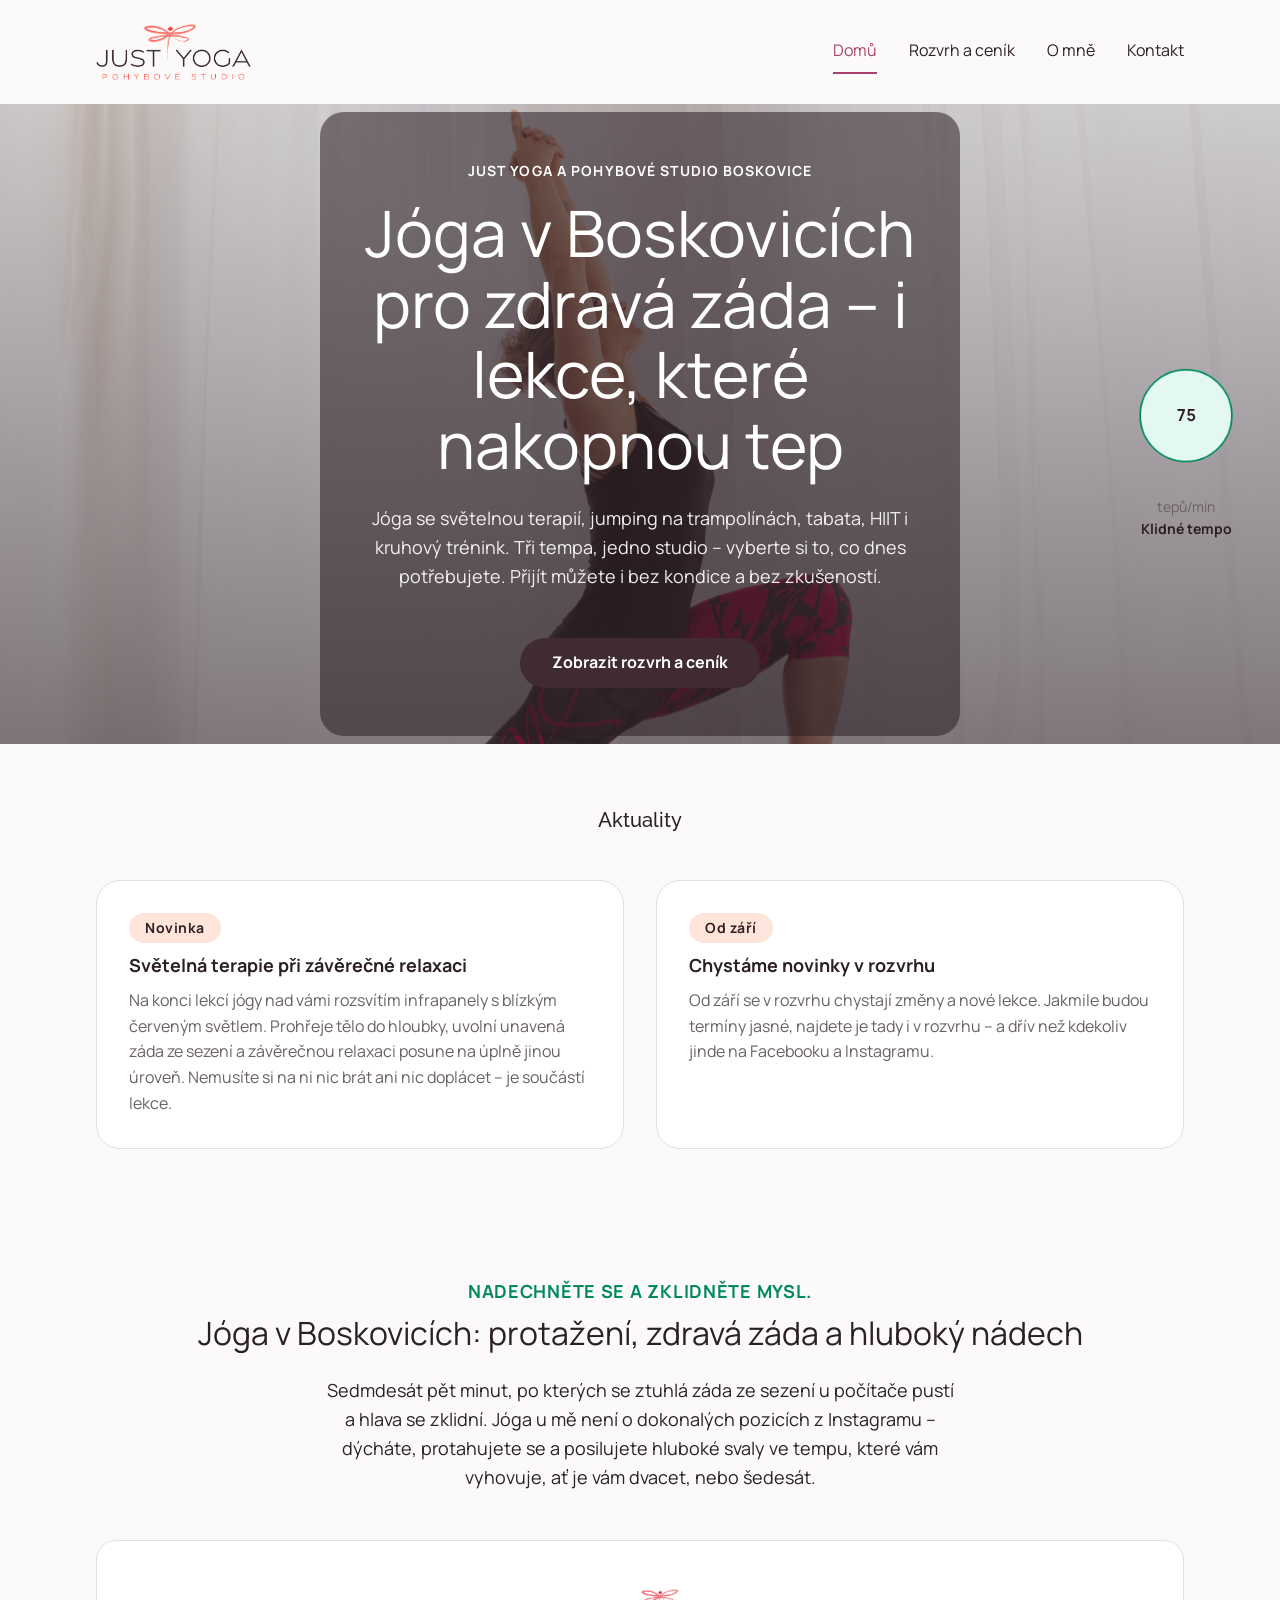
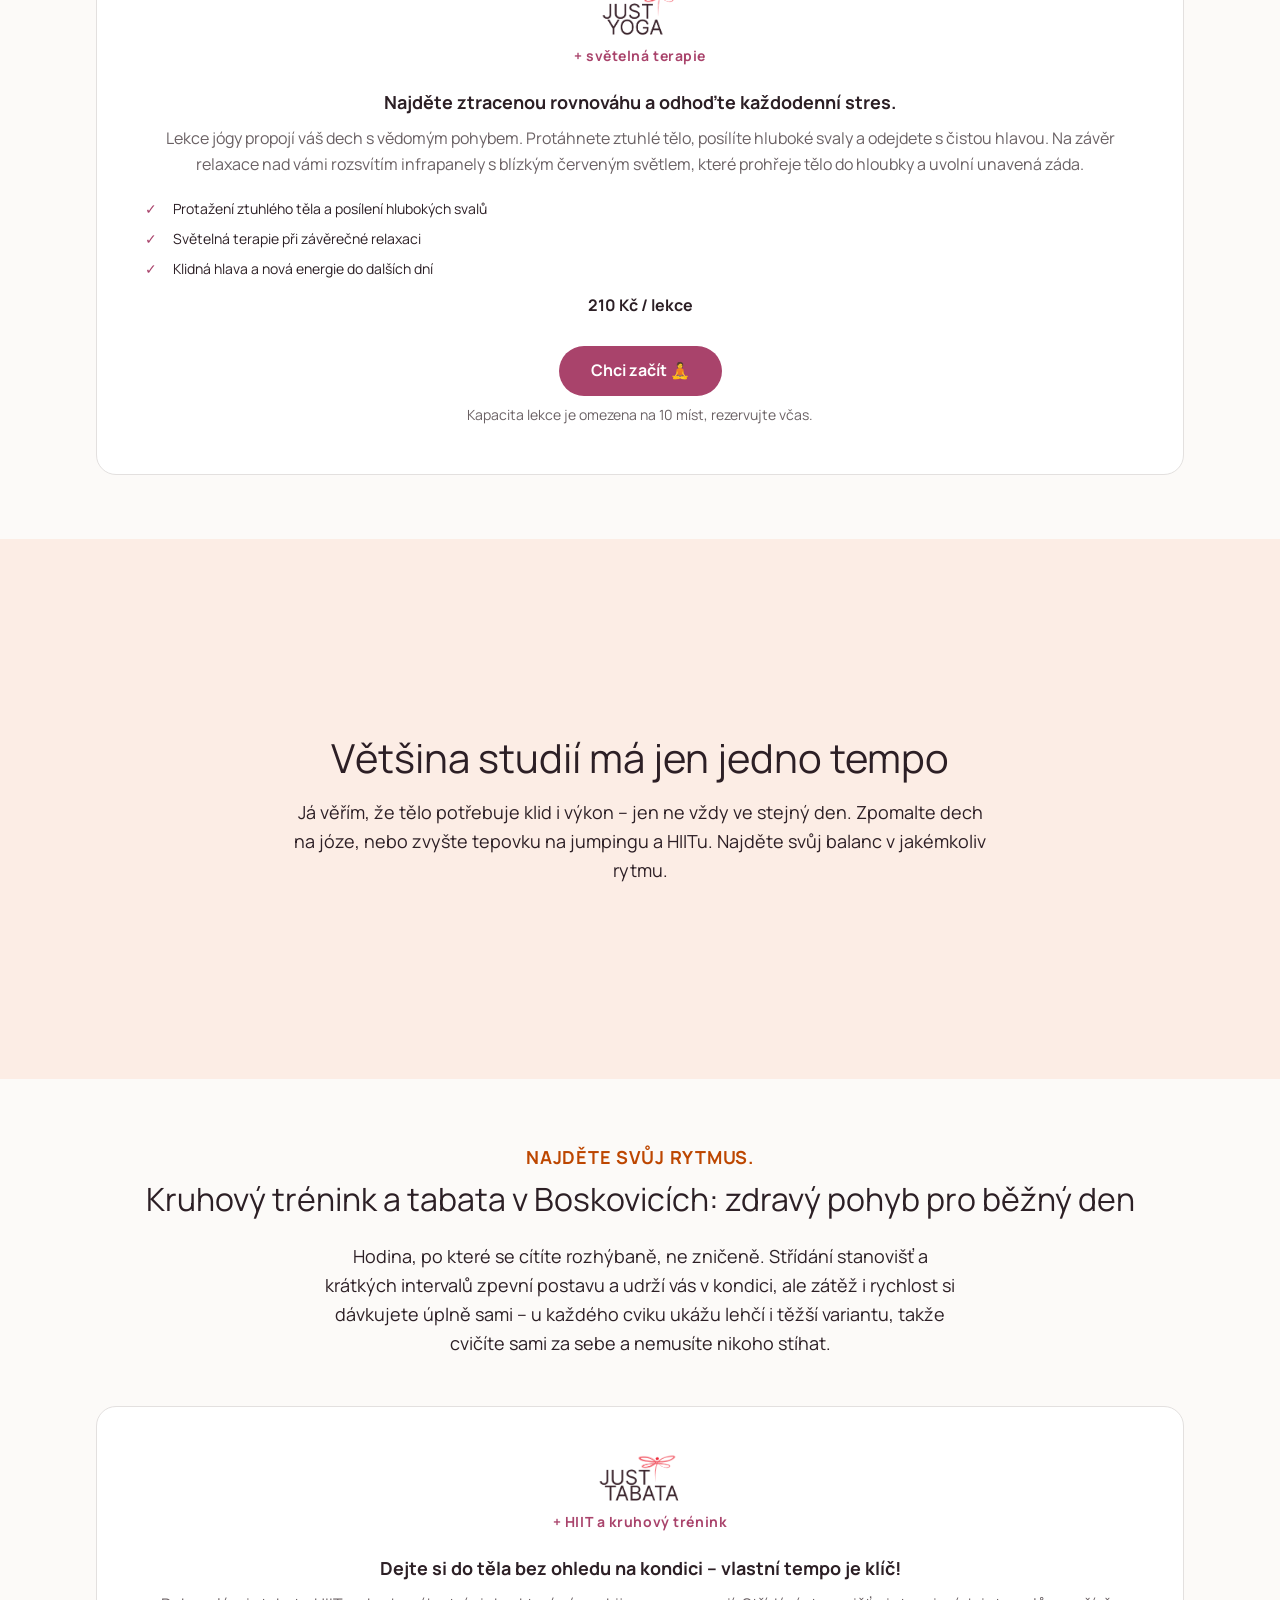
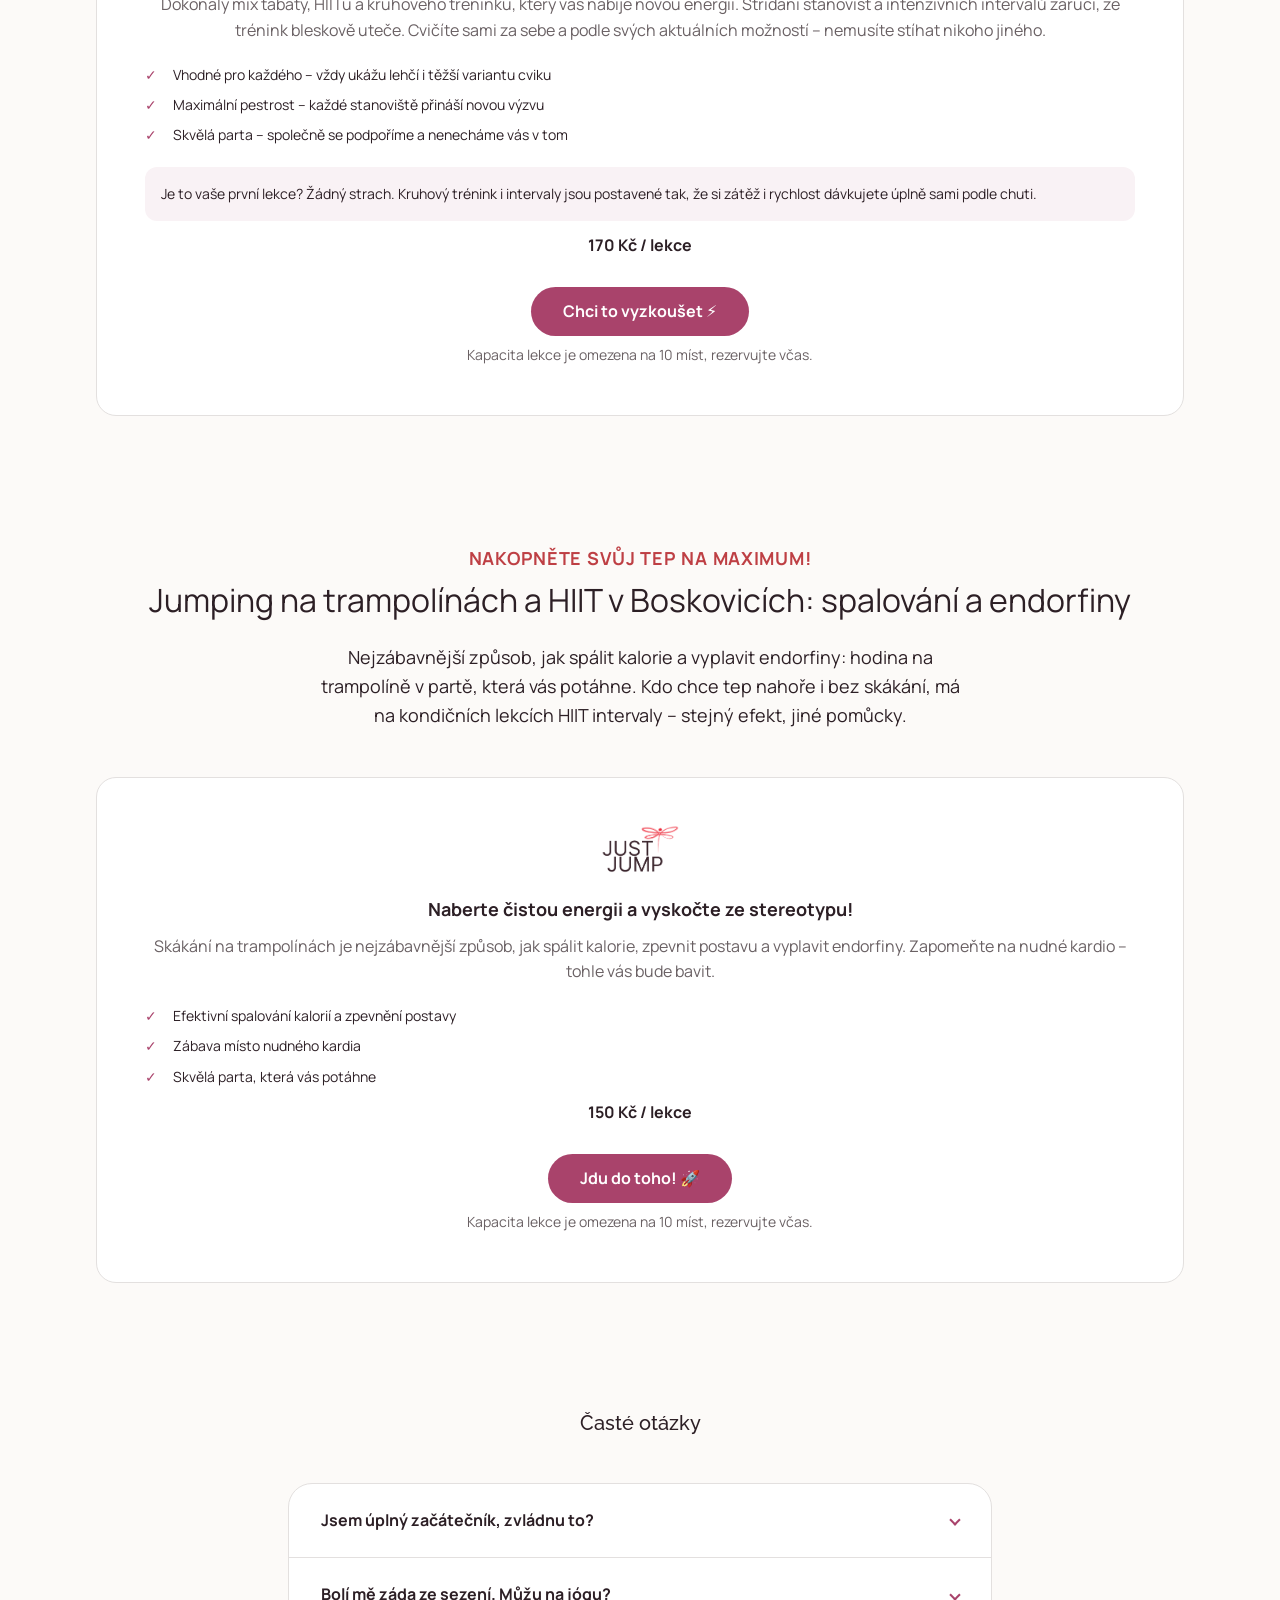
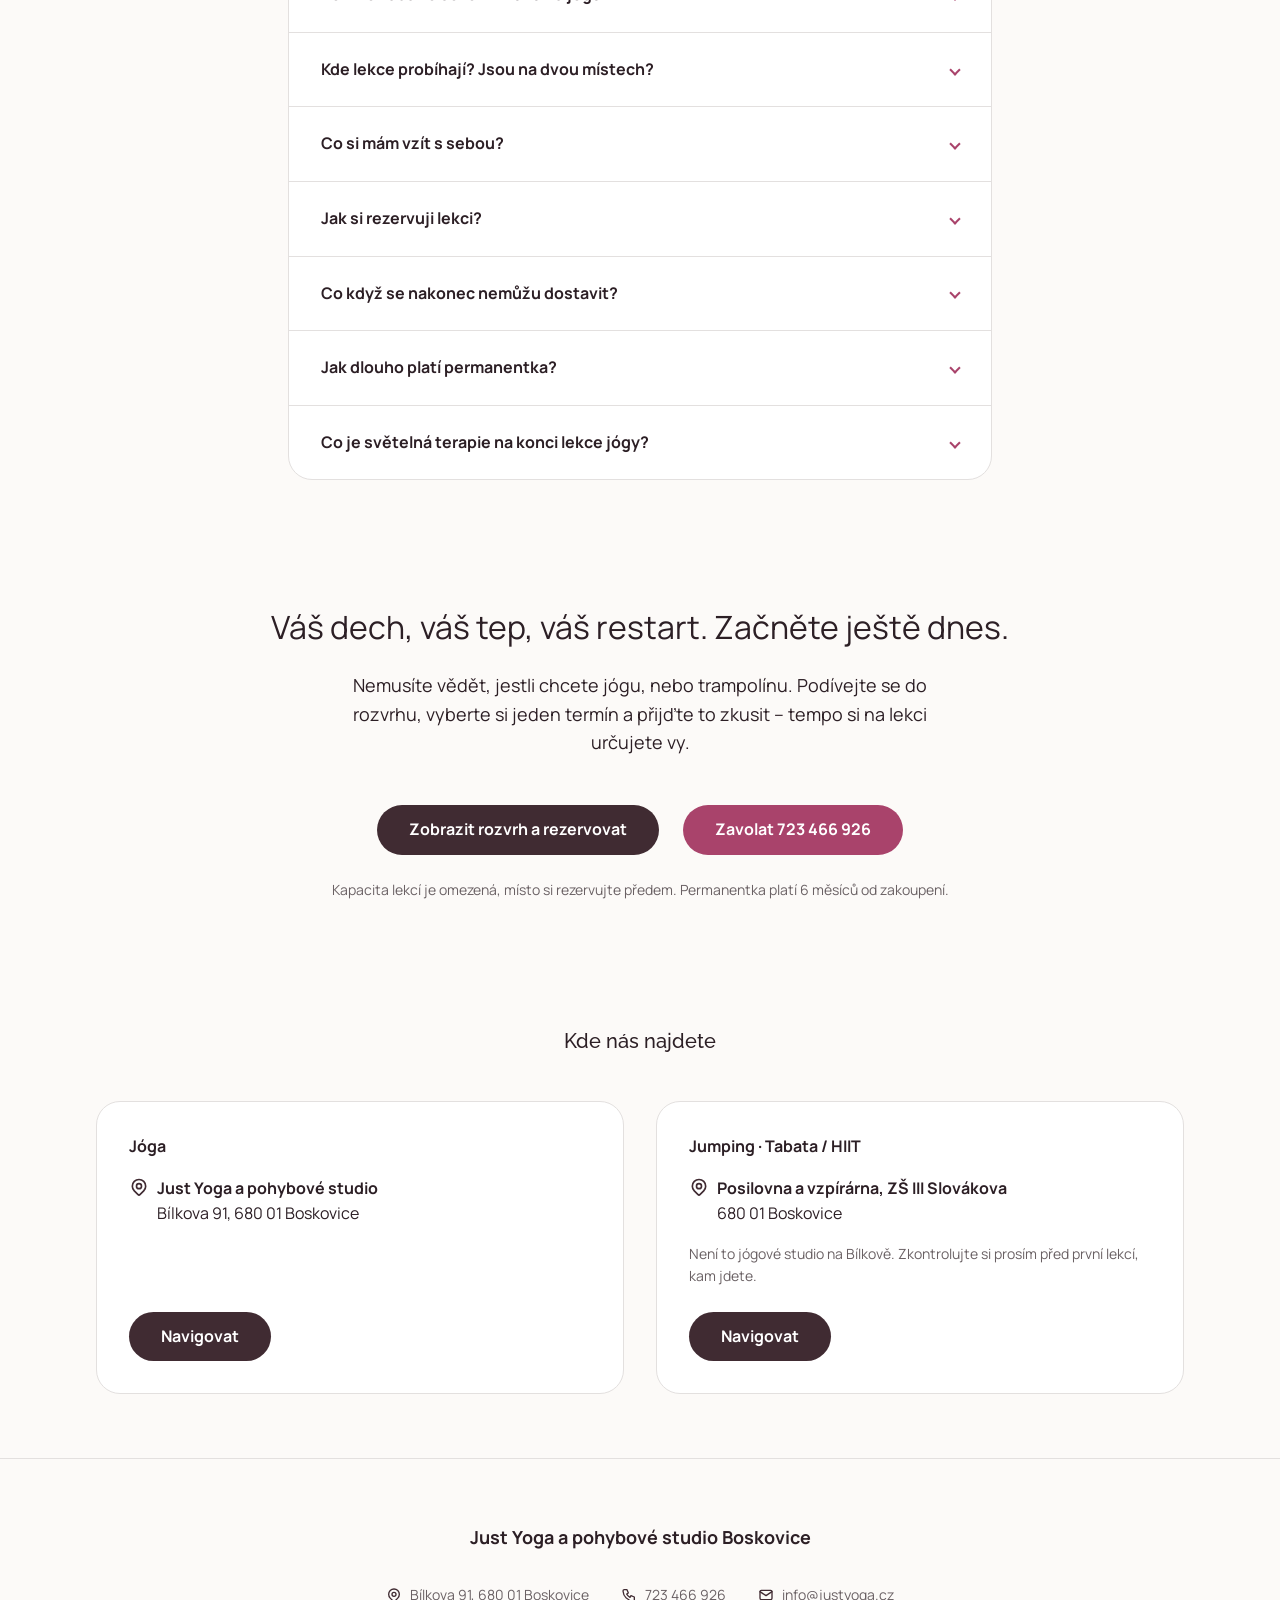
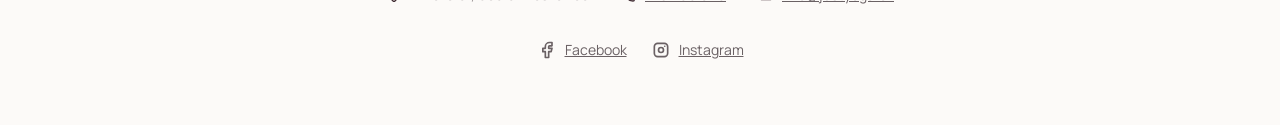
==== index.html @ 53bf54ab "E2: náhledy pro sdílení, přepsané FAQ a popisné alt texty NÁHLEDY PRO SDÍLENÍ. Klientka je aktivní n" ====
<!DOCTYPE html>
<html lang="cs">
<head>
  <meta charset="UTF-8" />
  <meta name="viewport" content="width=device-width, initial-scale=1" />
  <title>Just Yoga Boskovice – Jóga, Jumping, Tabata</title>
  <meta name="description" content="Jóga se světelnou terapií, jumping na trampolínách, tabata, HIIT i kruhový trénink v Boskovicích. Lekce pro každou kondici i pro začátečníky." />
  <meta property="og:site_name" content="Just Yoga a pohybové studio Boskovice" />
  <!-- Náhled při sdílení. Klientka je aktivní na Facebooku i Instagramu
       a odkaz na web tam dosud vypadal jako holý text bez obrázku.
       og:image MUSÍ být absolutní URL — relativní Facebook ignoruje.
       ⚠️ PŘI NASAZENÍ: doména i cesta se změní (jako motiv skončí obrázek
       ve wp-content/themes/…, nebo se nahraje do Media Library).
       ⚠️ canonical a og:url tady schválně NEJSOU: finální slugy ve
       WordPressu nejsou známé (živý web má /rozvrh a /ceník zvlášť)
       a špatný canonical dokáže stránku vyřadit z indexu. Doplnit při
       nasazení spolu s 301 přesměrováním ze starých adres. -->
  <meta property="og:type" content="website" />
  <meta property="og:locale" content="cs_CZ" />
  <meta property="og:title" content="Just Yoga Boskovice – jóga, jumping a HIIT ve třech tempech" />
  <meta property="og:description" content="Tři tempa, jedno studio: jóga se světelnou terapií, jumping na trampolínách a HIIT v Boskovicích. Vyberte si podle toho, co dnes potřebujete." />
  <meta property="og:image" content="https://justyoga.cz/assets/images/og-default.png" />
  <meta property="og:image:width" content="1200" />
  <meta property="og:image:height" content="630" />
  <meta property="og:image:alt" content="Lenka Nahodilová v jógové pozici, logo Just Yoga Boskovice a tři tepové zóny" />
  <meta name="twitter:card" content="summary_large_image" />
  <link rel="icon" href="assets/images/favicon-32.png" sizes="32x32" type="image/png" />
  <link rel="icon" href="assets/images/favicon-512.png" sizes="512x512" type="image/png" />
  <link rel="apple-touch-icon" href="assets/images/apple-touch-icon.png" />
  <!-- Raleway 300 nese H1, tedy LCP text stránky. Bez preloadu ho prohlížeč
       objeví až po vyhodnocení CSS (měřeno: start ~49 ms). Dva soubory, ne
       jeden: české nadpisy potřebují latin i latin-ext subset. crossorigin
       je povinné i pro same-origin fonty — bez něj se preload zahodí
       a soubor se stáhne dvakrát. -->
  <link rel="preload" href="assets/fonts/raleway-latin-300-normal.woff2" as="font" type="font/woff2" crossorigin />
  <link rel="preload" href="assets/fonts/raleway-latin-ext-300-normal.woff2" as="font" type="font/woff2" crossorigin />
  <link rel="stylesheet" href="css/fonts.css" />
  <link rel="stylesheet" href="css/tokens.css" />
  <link rel="stylesheet" href="css/base.css" />
  <link rel="stylesheet" href="css/layout.css" />
  <script type="module" src="js/main.js"></script>
  <script type="module" src="js/seo.js"></script>
  <script type="module" src="js/pages/home.js"></script>
</head>
<body>
  <site-header></site-header>

  <!-- Homepage je scroll-story o třech tempech studia. Sekce s atributem
       data-hr-zone jsou přímé děti <main> a vyplňují ho beze zbytku, takže
       mezi zónami není mezera, ve které by tep "nebyl doma". Pořadí, tempa,
       barvy i texty zón žijí v js/data/zones.js — tady je jen kostra. -->
  <main id="main" tabindex="-1">
    <section class="zone" data-hr-zone="calm">
      <div class="hero">
        <img class="hero__image" src="assets/images/lenka-hero.jpg" alt="Lenka Nahodilová při cvičení jógy" />
        <div class="hero__scrim"></div>
        <div class="hero__content">
          <p class="hero__kicker">Just Yoga a pohybové studio Boskovice</p>
          <h1>Jóga v Boskovicích pro zdravá záda – i lekce, které nakopnou tep</h1>
          <p class="hero__tagline">
            Jóga se světelnou terapií, jumping na trampolínách, tabata, HIIT
            i kruhový trénink. Tři tempa, jedno studio – vyberte si to, co dnes
            potřebujete. Přijít můžete i bez kondice a bez zkušeností.
          </p>
          <cta-button href="rozvrh-cenik.html" label="Zobrazit rozvrh a ceník"></cta-button>
        </div>
      </div>

      <!-- Aktuality i časté otázky začínají skryté a odkrývá je
           js/pages/home.js, jen když pro ně existuje obsah (news.js / faq.js) —
           vyprázdnění dat tak nenechá na stránce osamocený nadpis. -->
      <section class="section page-shell" data-news-section hidden>
        <h3 class="section-heading">Aktuality</h3>
        <news-board data-news-board></news-board>
      </section>

      <div class="section page-shell zone__body">
        <p class="zone__slogan" data-zone-slogan></p>
        <h2 class="zone__heading" data-zone-heading></h2>
        <p class="zone__intro lede" data-zone-intro></p>
        <div class="activities-grid" data-zone-grid></div>
      </div>
    </section>

    <!-- Most. Tep tady poprvé zrychlí (75 → 100) a tenhle text vysvětlí,
         proč se kolečko dalo do pohybu — proto stojí přesně mezi klidnou
         a rozpohybovanou zónou, ne na konci stránky. -->
    <section class="zone zone--bridge" data-hr-zone="bridge">
      <div class="section page-shell zone__body">
        <h2 class="zone__heading zone__heading--bridge" data-zone-heading></h2>
        <p class="zone__body-text" data-zone-body></p>
      </div>
    </section>

    <section class="zone" data-hr-zone="move">
      <div class="section page-shell zone__body">
        <p class="zone__slogan" data-zone-slogan></p>
        <h2 class="zone__heading" data-zone-heading></h2>
        <p class="zone__intro lede" data-zone-intro></p>
        <div class="activities-grid" data-zone-grid></div>
      </div>
    </section>

    <section class="zone" data-hr-zone="burn">
      <div class="section page-shell zone__body">
        <p class="zone__slogan" data-zone-slogan></p>
        <h2 class="zone__heading" data-zone-heading></h2>
        <p class="zone__intro lede" data-zone-intro></p>
        <div class="activities-grid" data-zone-grid></div>
      </div>
    </section>

    <!-- Závěrečná zóna: tep se ustálí a stránka nabídne, co dělat dál.
         FAQ je tady schválně — odpovídá na námitky těsně před rezervací
         a zároveň dává doběhu tepu ze 170 dost prostoru, aby vypadal jako
         zklidnění, ne jako porucha. -->
    <section class="zone zone--cta" data-hr-zone="cta">
      <section class="section page-shell" data-faq-section hidden>
        <h3 class="section-heading">Časté otázky</h3>
        <faq-list data-faq-list></faq-list>
      </section>

      <div class="section page-shell zone__body cta-final">
        <h2 class="zone__heading" data-zone-heading></h2>
        <p class="zone__intro lede" data-zone-intro></p>
        <div class="cta-actions">
          <cta-button href="rozvrh-cenik.html" label="Zobrazit rozvrh a rezervovat"></cta-button>
          <cta-button data-cta-phone variant="accent"></cta-button>
        </div>
        <p class="section-note" data-cta-note></p>
      </div>

      <!-- Adresa a navigace přímo v závěrečném CTA, jak si přála klientka.
           Dvě karty proto, že studio má dvě místa — viz komentář
           v js/data/venues.js. -->
      <div class="section page-shell">
        <h3 class="section-heading">Kde nás najdete</h3>
        <studio-venues data-studio-venues></studio-venues>
      </div>
    </section>
  </main>

  <site-footer></site-footer>

  <!-- MUSÍ zůstat přímým potomkem <body>: position: fixed se zasekne uvnitř
       předka s transform, filter nebo contain, což je reálné riziko, jakmile
       tenhle web obalí WordPress motiv. Viz komentář v komponentě. -->
  <heart-rate-meter></heart-rate-meter>
</body>
</html>
---- css/fonts.css ----
/* Self-hosted brand fonts — Raleway (headings) + Manrope (body), as required
   by content/brandbook-lenka-web.json.

   Self-hosted rather than loaded from the Google Fonts CDN on purpose: no
   third-party request at runtime (no GDPR question about a font CDN seeing
   visitors' IPs), no render-blocking external hop, and it keeps working once
   the theme is dropped into WordPress. Files come from the @fontsource
   packages (v5.3.0), which repackage the official Google Fonts releases.

   Both `latin` and `latin-ext` subsets are declared for every weight:
   Czech diacritics (ř, ě, ů, č, š, ž, á, í, é) live in latin-ext, so
   dropping it would silently fall back to a system font for exactly the
   characters this site is full of. The browser downloads a subset only if
   the page actually uses characters from its unicode-range, so shipping
   both costs nothing on pages that don't need the extended one.

   Weights are limited to those the brandbook actually specifies —
   Raleway 300/400/500/600, Manrope 400/700. Adding a weight means adding
   the matching pair of files here, not restyling components. */

/* --- Raleway (headings) --------------------------------------------- */

@font-face {
  font-family: "Raleway";
  font-style: normal;
  font-weight: 300;
  font-display: swap;
  src: url(../assets/fonts/raleway-latin-300-normal.woff2) format("woff2");
  unicode-range: U+0000-00FF, U+0131, U+0152-0153, U+02BB-02BC, U+02C6, U+02DA, U+02DC, U+0304, U+0308, U+0329, U+2000-206F, U+20AC, U+2122, U+2191, U+2193, U+2212, U+2215, U+FEFF, U+FFFD;
}

@font-face {
  font-family: "Raleway";
  font-style: normal;
  font-weight: 300;
  font-display: swap;
  src: url(../assets/fonts/raleway-latin-ext-300-normal.woff2) format("woff2");
  unicode-range: U+0100-02BA, U+02BD-02C5, U+02C7-02CC, U+02CE-02D7, U+02DD-02FF, U+0304, U+0308, U+0329, U+1D00-1DBF, U+1E00-1E9F, U+1EF2-1EFF, U+2020, U+20A0-20AB, U+20AD-20C0, U+2113, U+2C60-2C7F, U+A720-A7FF;
}

@font-face {
  font-family: "Raleway";
  font-style: normal;
  font-weight: 400;
  font-display: swap;
  src: url(../assets/fonts/raleway-latin-400-normal.woff2) format("woff2");
  unicode-range: U+0000-00FF, U+0131, U+0152-0153, U+02BB-02BC, U+02C6, U+02DA, U+02DC, U+0304, U+0308, U+0329, U+2000-206F, U+20AC, U+2122, U+2191, U+2193, U+2212, U+2215, U+FEFF, U+FFFD;
}

@font-face {
  font-family: "Raleway";
  font-style: normal;
  font-weight: 400;
  font-display: swap;
  src: url(../assets/fonts/raleway-latin-ext-400-normal.woff2) format("woff2");
  unicode-range: U+0100-02BA, U+02BD-02C5, U+02C7-02CC, U+02CE-02D7, U+02DD-02FF, U+0304, U+0308, U+0329, U+1D00-1DBF, U+1E00-1E9F, U+1EF2-1EFF, U+2020, U+20A0-20AB, U+20AD-20C0, U+2113, U+2C60-2C7F, U+A720-A7FF;
}

@font-face {
  font-family: "Raleway";
  font-style: normal;
  font-weight: 500;
  font-display: swap;
  src: url(../assets/fonts/raleway-latin-500-normal.woff2) format("woff2");
  unicode-range: U+0000-00FF, U+0131, U+0152-0153, U+02BB-02BC, U+02C6, U+02DA, U+02DC, U+0304, U+0308, U+0329, U+2000-206F, U+20AC, U+2122, U+2191, U+2193, U+2212, U+2215, U+FEFF, U+FFFD;
}

@font-face {
  font-family: "Raleway";
  font-style: normal;
  font-weight: 500;
  font-display: swap;
  src: url(../assets/fonts/raleway-latin-ext-500-normal.woff2) format("woff2");
  unicode-range: U+0100-02BA, U+02BD-02C5, U+02C7-02CC, U+02CE-02D7, U+02DD-02FF, U+0304, U+0308, U+0329, U+1D00-1DBF, U+1E00-1E9F, U+1EF2-1EFF, U+2020, U+20A0-20AB, U+20AD-20C0, U+2113, U+2C60-2C7F, U+A720-A7FF;
}

@font-face {
  font-family: "Raleway";
  font-style: normal;
  font-weight: 600;
  font-display: swap;
  src: url(../assets/fonts/raleway-latin-600-normal.woff2) format("woff2");
  unicode-range: U+0000-00FF, U+0131, U+0152-0153, U+02BB-02BC, U+02C6, U+02DA, U+02DC, U+0304, U+0308, U+0329, U+2000-206F, U+20AC, U+2122, U+2191, U+2193, U+2212, U+2215, U+FEFF, U+FFFD;
}

@font-face {
  font-family: "Raleway";
  font-style: normal;
  font-weight: 600;
  font-display: swap;
  src: url(../assets/fonts/raleway-latin-ext-600-normal.woff2) format("woff2");
  unicode-range: U+0100-02BA, U+02BD-02C5, U+02C7-02CC, U+02CE-02D7, U+02DD-02FF, U+0304, U+0308, U+0329, U+1D00-1DBF, U+1E00-1E9F, U+1EF2-1EFF, U+2020, U+20A0-20AB, U+20AD-20C0, U+2113, U+2C60-2C7F, U+A720-A7FF;
}

/* --- Manrope (body / UI) -------------------------------------------- */

@font-face {
  font-family: "Manrope";
  font-style: normal;
  font-weight: 400;
  font-display: swap;
  src: url(../assets/fonts/manrope-latin-400-normal.woff2) format("woff2");
  unicode-range: U+0000-00FF, U+0131, U+0152-0153, U+02BB-02BC, U+02C6, U+02DA, U+02DC, U+0304, U+0308, U+0329, U+2000-206F, U+20AC, U+2122, U+2191, U+2193, U+2212, U+2215, U+FEFF, U+FFFD;
}

@font-face {
  font-family: "Manrope";
  font-style: normal;
  font-weight: 400;
  font-display: swap;
  src: url(../assets/fonts/manrope-latin-ext-400-normal.woff2) format("woff2");
  unicode-range: U+0100-02BA, U+02BD-02C5, U+02C7-02CC, U+02CE-02D7, U+02DD-02FF, U+0304, U+0308, U+0329, U+1D00-1DBF, U+1E00-1E9F, U+1EF2-1EFF, U+2020, U+20A0-20AB, U+20AD-20C0, U+2113, U+2C60-2C7F, U+A720-A7FF;
}

@font-face {
  font-family: "Manrope";
  font-style: normal;
  font-weight: 700;
  font-display: swap;
  src: url(../assets/fonts/manrope-latin-700-normal.woff2) format("woff2");
  unicode-range: U+0000-00FF, U+0131, U+0152-0153, U+02BB-02BC, U+02C6, U+02DA, U+02DC, U+0304, U+0308, U+0329, U+2000-206F, U+20AC, U+2122, U+2191, U+2193, U+2212, U+2215, U+FEFF, U+FFFD;
}

@font-face {
  font-family: "Manrope";
  font-style: normal;
  font-weight: 700;
  font-display: swap;
  src: url(../assets/fonts/manrope-latin-ext-700-normal.woff2) format("woff2");
  unicode-range: U+0100-02BA, U+02BD-02C5, U+02C7-02CC, U+02CE-02D7, U+02DD-02FF, U+0304, U+0308, U+0329, U+1D00-1DBF, U+1E00-1E9F, U+1EF2-1EFF, U+2020, U+20A0-20AB, U+20AD-20C0, U+2113, U+2C60-2C7F, U+A720-A7FF;
}
---- css/tokens.css ----
/* Design tokens — single source of truth for color, spacing, type.
   Values taken from the client's brandbook (content/brandbook-lenka-web.json,
   exported from Figma). Change values here only — components read var(--...),
   nothing hardcodes colors/spacing/radii/breakpoints elsewhere. */
:root {
  /* Color — brand palette, straight from the brandbook. These are the raw
     named values; the functional aliases below are what components use, so
     re-pointing a role (e.g. which color a button takes) is a one-line
     change here and never a hunt through components. */
  --color-white: #ffffff;
  --color-coral: #e86667; /* logo.primary */
  --color-coral-dark: #e44443; /* logo.red2 */
  --color-plum: #402b32; /* logo.dark */
  --color-berry: #a9436b; /* main.berry — "brand accent" per brandbook */
  --color-mint: #51d3a7; /* main.mint */
  --color-yellow: #ffd47d; /* main.yellow */
  --color-blush: #ffe8e8; /* secondary.blush */
  --color-linen: #ffe5d9; /* secondary.linen */
  --color-peach: #ffac86; /* main.peach — z brandbooku, dosud nepromovaný na token */

  /* Color — functional (aliases used by components) */
  --color-bg: #fcfaf8; /* brandbook: warm off-white background */
  /* Cards sit on the warm off-white page background. Plain white reads as
     a raised surface against it even with shadows switched off (see the
     Elevation block below) — the brandbook mandates a flat, shadowless look. */
  --color-surface: var(--color-white);
  /* Subtle tint derived directly from --color-surface (not a standalone
     hex) — used to alternate blocks of rows that belong together, e.g.
     one day's lessons in the schedule table. Deriving from the surface
     itself keeps it recognizably the same surface as elsewhere, just a few
     percent darker, rather than a different hue. */
  --color-surface-alt: color-mix(in srgb, var(--color-surface), var(--color-text) 4%);
  --color-text: #2c1f25; /* brandbook: text / darkSurface */
  /* Muted text and borders are mixed from the brand's own text + background
     rather than being separate greys — they stay in the warm plum family
     instead of drifting to a neutral grey that fights the palette.

     The background share is 30 %, and that number is measured, not chosen
     by eye. This token carries real content — lesson taglines, lesson
     venues, pass prices, form field labels and the whole footer — so it
     must clear WCAG AA (4.5:1) against EVERY surface it sits on, and the
     tinted lesson cards are far darker than the page:

        share   color     worst surface (karta Tabata #f3e5ea)
        45 %    #8a8284   3.08  ✗   <- what it used to be
        35 %    #756c6f   4.18  ✗
        32 %    #6f6569   4.60  ✓   first passing value
        30 %    #6a6164   4.90  ✓   <- chosen, keeps headroom
        25 %    #60565a   5.79  ✓

     Measured against 7 surfaces (page, white card, all three lesson-card
     tints, linen badge, blush) with the project's headless-Chrome canvas
     method. If this value changes, re-measure — do not eyeball it. */
  --color-text-muted: color-mix(in srgb, var(--color-text), var(--color-bg) 30%);
  --color-border: color-mix(in srgb, var(--color-text) 12%, var(--color-bg));
  /* A deliberately heavier edge for the one surface that genuinely floats
     over page content (the mobile nav panel) — the flat brand has no
     shadows, so that panel needs a visible outline to read as an overlay.
     It used to borrow --color-text-muted, which tied the panel's look to a
     text-contrast decision: darkening the text for WCAG also redrew the
     navigation. Same value as that token had before, now with its own
     name and its own reason to change. */
  --color-border-strong: color-mix(in srgb, var(--color-text) 55%, var(--color-bg));
  /* Primary = plum, accent = berry. Both are deliberately dark enough to
     carry white label text at WCAG AA (plum ~13:1, berry ~6.4:1). Coral is
     the logo/decorative color only — at ~3.3:1 against white it must never
     be used as a filled button or as text. */
  --color-primary: var(--color-plum);
  --color-primary-dark: color-mix(in srgb, var(--color-plum), #000 25%);
  --color-primary-contrast: var(--color-white);
  --color-accent: var(--color-berry);
  --color-accent-dark: color-mix(in srgb, var(--color-berry), #000 18%);

  /* Color — lesson type (rozvrh/ceník cards). Hues come straight from the
     brandbook's main palette — green/yellow/purple as the client asked, no
     invented colors.

     Each type needs the hue at two very different jobs, so it gets two
     tokens: "-bg" tints the card (the pastel is exactly right there), while
     the bare token colors the icon next to the lesson name and must stay
     legible on a near-white card. The palette's lightness varies enormously
     (yellow #ffd47d is almost invisible as an icon, berry #a9436b is already
     dark), so a single mix percentage can't serve all three. Relative color
     syntax pins them to one perceptual lightness instead: same hue, uniform
     contrast, one formula rather than three hand-tuned shades. */
  /* Zdrojové odstíny typů lekcí jsou zároveň barvy tří tepových zón na
     homepage (viz js/data/zones.js) — jedna paleta pro obojí, aby tepometr
     svítil přesně tou barvou, kterou má karta lekce, a nevznikla čtvrtá
     sada barev. Přiřazení vychází ze zadání klientky, kde jóga je klid,
     kondiční lekce střední tempo a jumping maximum:

        jóga     mint      klid,   ~75 tepů
        tabata   oranžová  rytmus, 100–120 tepů
        jumping  korál     maximum, 150–170 tepů

     Oranžovou brandbook nemá. Není proto vymyšlená: je to brandbookový
     peach dotlačený na plnou saturaci stejnou technikou relativní barvy,
     jakou používají ikony níž. Samotný --color-yellow (#ffd47d) by v této
     roli nefungoval, na off-white pozadí je prakticky nevidět. */
  --color-zone-move: oklch(from var(--color-peach) 0.72 0.17 h);

  --type-icon-lightness: 0.55;
  --color-type-joga: oklch(from var(--color-mint) var(--type-icon-lightness) c h);
  --color-type-joga-bg: color-mix(in srgb, var(--color-mint) 14%, var(--color-surface));
  --color-type-jumping: oklch(from var(--color-coral) var(--type-icon-lightness) c h);
  --color-type-jumping-bg: color-mix(in srgb, var(--color-coral) 14%, var(--color-surface));
  --color-type-tabata: oklch(from var(--color-zone-move) var(--type-icon-lightness) c h);
  --color-type-tabata-bg: color-mix(in srgb, var(--color-zone-move) 14%, var(--color-surface));

  /* Typography — brand fonts, self-hosted in css/fonts.css (no CDN request).
     System stack stays as the fallback so text is readable if a woff2 fails
     to load. Weight usage rules from the brandbook are applied in base.css. */
  --font-body: "Manrope", system-ui, -apple-system, "Segoe UI", Roboto, sans-serif;
  --font-heading: "Raleway", var(--font-body);
  --font-size-sm: 0.875rem;
  --font-size-base: 1rem;
  --font-size-lg: 1.125rem;
  --font-size-xl: 1.25rem;
  --font-size-2xl: 2rem;
  --font-size-3xl: 2.5rem;
  --font-size-hero: 4rem;
  --line-height-base: 1.6;

  /* Spacing scale */
  --space-1: 0.25rem;
  --space-2: 0.5rem;
  --space-3: 1rem;
  --space-4: 1.5rem;
  --space-5: 2rem;
  --space-6: 3rem;
  --space-7: 4rem;
  --space-8: clamp(4rem, 8vw, 8rem);

  /* Focus ring — jeden vzhled pro celý web. Dřív byl `outline: 2px solid
     var(--color-primary)` ručně opsaný na pěti místech (layout.css,
     faq-list, schedule-widget a dvakrát site-nav), zatímco cta-button —
     nejpoužívanější interaktivní prvek webu — ho neměl vůbec: měl jen
     posun o 1 px a box-shadow, který je v plochém brandu `none`, takže
     klávesnicový uživatel neviděl na tlačítku nic.
     Offset je zvlášť, protože prvky uvnitř `overflow: hidden` (řádky FAQ)
     potřebují prstenec dovnitř, tedy zápornou hodnotu. */
  --focus-ring-width: 2px;
  --focus-ring-color: var(--color-primary);
  --focus-ring-offset: 2px;

  /* Shape */
  --radius-sm: 0.5rem;
  --radius-md: 0.75rem;
  --radius-lg: 1rem;
  --radius-xl: 1.25rem;
  --radius-2xl: 1.5rem;
  --radius-full: 9999px;

  /* Elevation — the brandbook specifies "shadows: none", so the whole site
     is flat: surfaces are separated by the white-on-off-white contrast and
     the 1px border every card already has, not by depth. The tokens stay
     (rather than stripping box-shadow from a dozen components) so elevation
     remains one switch: this is the single place that decides the site is
     flat, and the only place to change if that decision ever reverses.
     The one genuinely floating surface — the mobile nav panel — separates
     itself with a stronger border in site-nav.js instead. */
  --shadow-sm: none;
  --shadow-md: none;
  --shadow-lg: none;

  /* Motion */
  --transition-fast: 150ms ease;
  --transition-base: 300ms ease;
  --transition-slow: 500ms ease;

  /* Layout */
  --content-max-width: 72rem;
  /* Rendered height of the sticky site header. Content-driven estimate
     (header padding 2×space-4 + logo height), not measured live — single
     source for every offset that must clear the header: anchor
     scroll-margin-top and sticky table headers. */
  --header-height-estimate: 5.75rem;
}

/* Stav tepometru (js/components/heart-rate-meter.js). Registrace je tady,
   a ne v komponentě, protože @property je vždy záležitost dokumentu —
   uvnitř shadow rootu by se ignorovala.

   Registrovat je potřeba proto, že obě hodnoty vstupují do calc() a mají
   plynule přecházet; neregistrovaná custom property je pro prohlížeč jen
   text, takže by v calc() selhala a nedala se animovat.

   inherits: true je podstatné — hodnotu zapisuje JS na hostitele
   <heart-rate-meter> a musí projít dovnitř jeho shadow rootu k prvkům,
   které ji používají. S inherits: false by tam tiše nedorazila.

   initial-value je zároveň podoba tepometru, když scroll vůbec neběží
   (vypnutý JS, prefers-reduced-motion): kolečko střední velikosti
   v barvě cílové zóny. */
@property --hrm-progress {
  syntax: "<number>";
  inherits: true;
  initial-value: 0.55;
}
@property --hrm-mix {
  syntax: "<number>";
  inherits: true;
  initial-value: 1;
}

/* Single documented breakpoint — reuse this exact value (768px) in every
   @media query in this project instead of introducing new arbitrary ones.

   Two spellings, and they are NOT interchangeable:
     desktop and up  →  @media (min-width: 768px)
     below desktop   →  @media (width < 768px)
   The second one used to be written as `max-width: 768px`, which overlaps
   the first one: at a viewport of exactly 768px BOTH queries matched and
   their rules competed (worst case was schedule-widget.js, which contains
   both). `width < 768px` is the exact complement of `min-width: 768px`, so
   every viewport matches precisely one of them — and it says so without a
   767.98px fudge value that would look like a second breakpoint. */

@media (min-width: 768px) {
  :root {
    /* Desktop header is taller (larger logo, same padding). */
    --header-height-estimate: 6.5rem;
  }
}

@media (prefers-reduced-motion: reduce) {
  :root {
    --transition-fast: 0ms;
    --transition-base: 0ms;
    --transition-slow: 0ms;
  }
}
---- css/base.css ----
*,
*::before,
*::after {
  box-sizing: border-box;
}

html,
body {
  margin: 0;
  padding: 0;
}

body {
  background: var(--color-bg);
  color: var(--color-text);
  font-family: var(--font-body);
  font-size: var(--font-size-base);
  line-height: var(--line-height-base);
}

/* Heading weights follow the brandbook's usage rules for Raleway, which are
   size-dependent rather than level-dependent: Light (300) is specified for
   "28px and above only", because the thin cut turns fragile at small sizes.
   So h1/h2 (40px/32px) get 300 for the elegant look, while h3 (20px) drops
   to Medium (500), where readability wins over elegance. */
h1,
h2,
h3,
h4 {
  font-family: var(--font-heading);
  line-height: 1.2;
  margin: 0 0 var(--space-4);
  color: var(--color-text);
  overflow-wrap: break-word;
}

h1 {
  font-size: var(--font-size-3xl);
  font-weight: 300;
}
h2 {
  font-size: var(--font-size-2xl);
  font-weight: 300;
}
h3 {
  font-size: var(--font-size-xl);
  font-weight: 500;
}
h4 {
  font-weight: 500;
}

p {
  margin: 0 0 var(--space-4);
}

/* Berry rather than the (darker) primary: --color-primary-dark sits so close
   to --color-text that links would be told apart only by their underline.
   Berry is the palette's interactive color — same one the Rezervovat buttons
   use — and clears AA on the page background at ~5.7:1. */
a {
  color: var(--color-accent);
}

img {
  max-width: 100%;
  display: block;
}

ul {
  margin: 0;
  padding: 0;
}

.page-shell {
  max-width: var(--content-max-width);
  margin: 0 auto;
  padding: 0 var(--space-5);
}

.section {
  /* padding-block only sets top/bottom — plain `padding` here would zero
     out the left/right padding .page-shell sets on the same element,
     since both are shorthands touching all four sides and only the one
     declared later in the cascade would win. */
  padding-block: var(--space-7);
}

/* Page H1 centered on its own (not inside an already-centered layout like
   .hero) — reused across every page whose heading should sit mid-page. */
.page-heading {
  text-align: center;
}

/* Enlarged, centered intro paragraph directly under a .page-heading —
   still a <p>, not another heading level, so it doesn't compete with the
   page's real <h2> section titles below it. */
.lede {
  font-size: var(--font-size-lg);
  text-align: center;
  max-width: 40rem;
  margin-inline: auto;
}

.visually-hidden {
  position: absolute;
  width: 1px;
  height: 1px;
  overflow: hidden;
  clip: rect(0 0 0 0);
  white-space: nowrap;
}

/* Generic "boxed content" look, reused by plain light-DOM page markup
   (e.g. kontakt.html's two contact/form blocks). Same visual language as
   the Shadow-DOM .card rules in activity-card.js and pricing-cards.js —
   Shadow DOM can't share a CSS class across its boundary, so this is the
   light-DOM counterpart of that same recipe rather than a new one. */
.card {
  background: var(--color-surface);
  border: 1px solid var(--color-border);
  border-radius: var(--radius-lg);
  box-shadow: var(--shadow-sm);
  padding: var(--space-5);
}

/* Light-DOM counterpart of <cta-button>'s .primary look, for cases that
   need a real <button> (e.g. a form submit control) rather than a link —
   <cta-button> renders an <a> and isn't appropriate for triggering native
   form submission/validation. Same tokens as cta-button.js's .primary. */
.btn {
  display: block;
  width: 100%;
  box-sizing: border-box;
  padding: var(--space-3) var(--space-5);
  border: none;
  border-radius: var(--radius-lg);
  background: var(--color-primary);
  color: var(--color-primary-contrast);
  font: inherit;
  /* Buttons are headings-font per the brandbook (Raleway), SemiBold 600 —
     the weight it reserves for emphasis like CTAs and prices. */
  font-family: var(--font-heading);
  font-weight: 600;
  cursor: pointer;
  transition: transform var(--transition-fast), box-shadow var(--transition-fast),
    background var(--transition-fast);
}

.btn:hover,
.btn:focus-visible {
  background: var(--color-primary-dark);
  transform: translateY(-1px);
  box-shadow: var(--shadow-sm);
}

/* Prstenec zvlášť od hover stavu výše: posun o 1 px focus neoznačí
   a --shadow-sm je v plochém brandu `none`, takže samotný hover efekt
   nebyl pro klávesnici viditelný. Stejný problém měl cta-button. */
.btn:focus-visible {
  outline: var(--focus-ring-width) solid var(--focus-ring-color);
  outline-offset: var(--focus-ring-offset);
}
---- css/layout.css ----
/* Page-level composition (light-DOM layout only).
   Each <component> owns its own look via Shadow DOM — this file never
   restyles inside a component, only arranges things on the page. */

/* ============================================================
   SCROLL-STORY ZÓNY (homepage)
   ============================================================
   Každá zóna odpovídá jednomu tempu (viz js/data/zones.js) a tepometr
   nad ní svítí odpovídající barvou. Barva se sem propisuje jediným
   tokenem --zone-accent, takže přidání zóny je jeden řádek. */

[data-hr-zone="calm"] { --zone-accent: var(--color-mint); }
[data-hr-zone="bridge"] { --zone-accent: var(--color-zone-move); }
[data-hr-zone="move"] { --zone-accent: var(--color-zone-move); }
[data-hr-zone="burn"] { --zone-accent: var(--color-coral); }
[data-hr-zone="cta"] { --zone-accent: var(--color-berry); }

.zone {
  /* svh, ne vh: mobilní vh se při skrytí adresního řádku mění, což by
     vyvolalo přeměření zón a skok v tepu. A min-height vůbec proto, že
     s prázdnými Aktualitami nebo FAQ by zóna zkolabovala a tep by přes ni
     přeletěl, aniž by si ho někdo všiml. */
  min-height: 60svh;
  /* Zóny na sebe musí navazovat bez mezery, jinak by mezi nimi tep neměl
     kam patřit — vertikální rytmus proto dělá vnitřní .section, ne margin
     mezi sekcemi. */
  display: flow-root;
}

.zone__body {
  display: flex;
  flex-direction: column;
}

/* Slogan od klientky. Stojí NAD nadpisem a není to nadpis — je to tagline,
   proto <p>. Barva je ztmavená varianta odstínu zóny stejnou formulí,
   jakou používají ikony lekcí: surová barva zóny má na off-white pozadí
   kolem 2:1 a jako text by byla nečitelná. */
.zone__slogan {
  margin: 0 0 var(--space-2);
  text-align: center;
  font-family: var(--font-heading);
  font-weight: 600;
  font-size: var(--font-size-lg);
  letter-spacing: 0.04em;
  text-transform: uppercase;
  color: oklch(from var(--zone-accent) var(--type-icon-lightness) c h);
}

.zone__heading {
  text-align: center;
  margin-bottom: var(--space-4);
}

.zone__intro {
  margin: 0 auto var(--space-6);
  text-align: center;
}

/* --- most ---------------------------------------------------------------
   Přechod z klidu do pohybu. Tónované pozadí ho odliší od produktových
   zón kolem: není to nabídka, je to vysvětlení. */
.zone--bridge {
  background: color-mix(in srgb, var(--zone-accent) 10%, var(--color-bg));
  display: flex;
  align-items: center;
}

.zone__heading--bridge {
  font-size: var(--font-size-3xl);
  margin-bottom: var(--space-3);
}

.zone__body-text {
  max-width: 44rem;
  margin: 0 auto;
  text-align: center;
  font-size: var(--font-size-lg);
}

/* Odkrytí textu mostu v okamžiku, kdy tep poprvé zrychlí. Třídu
   .is-revealable přidává až JS (js/pages/home.js), takže bez JS je text
   normálně vidět — kdyby opacity: 0 žila v CSS natvrdo, zmizel by úplně. */
.zone.is-revealable .zone__heading--bridge,
.zone.is-revealable .zone__body-text {
  opacity: 0;
  translate: 0 var(--space-4);
  transition: opacity var(--transition-slow), translate var(--transition-slow);
}

.zone.is-revealable.is-revealed .zone__heading--bridge,
.zone.is-revealable.is-revealed .zone__body-text {
  opacity: 1;
  translate: 0 0;
}

/* --- závěrečné CTA ---------------------------------------------------- */

/* Vyšší než ostatní zóny, a to z měřeného důvodu: tep tady dojíždí ze 170
   na ustálených 96, což je nejdelší změna na celé stránce. Když jsou FAQ
   dočasně bez obsahu, zóna se zkrátí a doběh se zrychlí na 0,32 tepu za
   pixel scrollu — na hranici toho, co ještě působí plynule. Vlastní
   min-height drží plynulost i s prázdným obsahem. */
.zone--cta {
  min-height: 80svh;
}

.cta-final {
  align-items: center;
}

.cta-actions {
  display: flex;
  flex-wrap: wrap;
  justify-content: center;
  gap: var(--space-4);
}

.hero {
  position: relative;
  display: flex;
  align-items: center;
  justify-content: center;
  min-height: 32rem;
  text-align: center;
  overflow: hidden;
  color: var(--color-white);
}

.hero__image {
  position: absolute;
  inset: 0;
  width: 100%;
  height: 100%;
  object-fit: cover;
  object-position: center 20%;
}

/* Darkening wash so white hero text stays readable over the photo. Mixed
   from --color-text rather than a hardcoded grey (it used to repeat the old
   charcoal literal), so the scrim follows the brand's dark tone instead of
   drifting to a neutral that fights the warm palette. */
.hero__scrim {
  position: absolute;
  inset: 0;
  background: linear-gradient(
    to bottom,
    color-mix(in srgb, var(--color-text) 20%, transparent),
    color-mix(in srgb, var(--color-text) 60%, transparent)
  );
}

.hero__content {
  position: relative;
  z-index: 1;
  max-width: 40rem;
  /* .hero is a flex container — flex items default to min-width:auto, which
     stops them shrinking below their content's intrinsic width and forces
     the whole page to overflow horizontally. min-width:0 lets it actually
     shrink to fit narrow viewports. */
  min-width: 0;
  width: 100%;
  padding: var(--space-6) var(--space-5);
  /* Vlastní podklad pod textem, ne jen ztmavovací scrim přes celou fotku.
     Důvod je měřený: hero fotka je pod textem téměř bílá (medián jasu
     #e8e8e8 u kickeru, #f6f6f6 u tagline, nejsvětlejší pixely čistě
     #ffffff), takže bílý text na ní propadal WCAG na všech třech řádcích
     — kicker 1,64:1 (limit 4,5), H1 2,16:1 (limit 3,0), tagline 2,61:1.
     Zesílení scrimu by muselo jít na alfu ~0,7 a ztmavilo by celou fotku,
     tedy i tu světlou, vzdušnou náladu, kvůli které byla vybraná. Panel
     to řeší lokálně: fotka zůstane světlá kolem textu.
     Alfa 0,55 je spočítaná z nejhoršího případu (kicker potřebuje 0,48),
     zbytek je rezerva. Při změně fotky nebo textu PŘEMĚŘIT. */
  background: color-mix(in srgb, var(--color-text) 55%, transparent);
  border-radius: var(--radius-2xl);
}

.hero__kicker {
  font-size: var(--font-size-sm);
  font-weight: 600;
  letter-spacing: 0.08em;
  text-transform: uppercase;
  /* Plná bílá, ne 85 % — na tmavém panelu už není důvod ji tlumit
     a každé procento krytí je tady kontrast. */
  color: var(--color-white);
  margin: 0 0 var(--space-3);
}

.hero__content h1 {
  color: var(--color-white);
  /* Fluid instead of a fixed --font-size-hero: a single formula that scales
     continuously with viewport width, so no word can force horizontal
     overflow on a narrow phone — no per-breakpoint override needed. */
  font-size: clamp(2rem, 6vw + 1rem, var(--font-size-hero));
}

.hero__tagline {
  font-size: var(--font-size-lg);
  color: rgb(255 255 255 / 0.92);
  margin: 0 0 var(--space-6);
}

.activities-grid {
  display: grid;
  grid-template-columns: repeat(auto-fit, minmax(16rem, 1fr));
  gap: var(--space-5);
}

.section-heading {
  text-align: center;
  margin-bottom: var(--space-6);
}

/* Small print under a section's main content (e.g. the limited-capacity
   note below the schedule) — one shared rule so such notes don't each
   invent their own size/color. */
.section-note {
  margin: var(--space-4) 0 0;
  text-align: center;
  font-size: var(--font-size-sm);
  color: var(--color-text-muted);
}

.section-stack {
  display: flex;
  flex-direction: column;
  gap: var(--space-8);
}

/* Offset so anchor jumps (homepage activity cards → rozvrh-cenik.html#cenik)
   don't land underneath the sticky site header. An id has to live here, in
   the light DOM — one inside a Shadow DOM (e.g. on a <pricing-cards> card)
   is never reachable by a URL fragment. */
.anchor-target,
/* Cíl skip-linku ze site-header.js. Bez offsetu by skok "Přeskočit na
   obsah" zarovnal <main> pod lepivou hlavičku a její výška by prvním
   řádkům obsahu zůstala přes. */
#main {
  scroll-margin-top: var(--header-height-estimate);
}

.prose {
  max-width: 40rem;
  margin: 0 auto;
}

/* "O mně" — bio text with two photos woven in. Mobile (default) stacks in
   DOM order: heading, portrait photo, text, wide photo. Desktop re-places
   the same items on the grid: text beside the portrait, wide photo as a
   full-width band below. */
.bio {
  display: grid;
  gap: var(--space-5);
}

/* The grid gap owns the vertical rhythm between bio items — the heading's
   own bottom margin would double it. */
.bio__heading {
  margin-bottom: 0;
}

.bio__text p:last-child {
  margin-bottom: 0;
}

/* Opening paragraph of the bio, set one step larger than the labelled
   paragraphs that follow it — same role .lede plays on the other pages,
   but left-aligned inside the bio grid instead of a centered page intro. */
.bio__lead {
  font-size: var(--font-size-lg);
}

/* Both source photos are landscape (2560×1707) shown in differently shaped
   frames — same technique/rationale as .hero__image: cover-crop inside a
   size-constrained frame instead of pre-cropping the asset. */
.bio__photo {
  width: 100%;
  aspect-ratio: 3 / 2; /* mobile: (near-)natural ratio, no visible crop */
  object-fit: cover;
  object-position: center;
  border-radius: var(--radius-lg);
  box-shadow: var(--shadow-md);
}

/* Sub-section that follows the main content of a page (here the media
   gallery under the bio) — same offset the booking sub-section uses on
   the schedule page. */
.media-section {
  margin-top: var(--space-8);
}

/* Kontakt page: contact-info card beside the message form. Contact info
   is the first DOM child, so it's simultaneously "top" of the mobile
   single-column stack and "left" of the desktop two-column grid — no
   reordering needed for either framing. */
.contact-grid {
  display: grid;
  grid-template-columns: 1fr;
  gap: var(--space-5);
  align-items: start;
}

.contact-name {
  font-size: var(--font-size-lg);
  font-weight: 600;
  margin: 0 0 var(--space-4);
}

.contact-list {
  list-style: none;
  margin: 0 0 var(--space-5);
  padding: 0;
  display: flex;
  flex-direction: column;
  gap: var(--space-3);
}

.contact-list li {
  display: flex;
  align-items: center;
  gap: var(--space-3);
}

/* Two text lines (label + address) instead of one, so the icon aligns to
   the top of the block rather than its vertical center. */
.contact-list__address {
  align-items: flex-start;
}

.contact-list__text {
  display: flex;
  flex-direction: column;
}

.contact-list__label {
  font-size: var(--font-size-sm);
  font-weight: 600;
  color: var(--color-text-muted);
}

.contact-list .icon {
  flex-shrink: 0;
  width: 1.25rem;
  height: 1.25rem;
  color: var(--color-primary);
}

.contact-list .icon svg {
  width: 100%;
  height: 100%;
  display: block;
}

.contact-form {
  display: flex;
  flex-direction: column;
  gap: var(--space-4);
}

.contact-form label {
  display: flex;
  flex-direction: column;
  gap: var(--space-2);
  font-weight: 600;
  font-size: var(--font-size-sm);
  color: var(--color-text-muted);
}

.contact-form input,
.contact-form textarea {
  font: inherit;
  font-size: var(--font-size-base);
  color: var(--color-text);
  background: var(--color-white);
  border: 1px solid var(--color-border);
  border-radius: var(--radius-lg);
  padding: var(--space-3) var(--space-4);
}

.contact-form textarea {
  min-height: 8rem;
  resize: vertical;
}

/* Tady záměrně :focus, ne :focus-visible — u textového pole má být vidět,
   že v něm stojí kurzor, i když se do něj kliklo myší. */
.contact-form input:focus,
.contact-form textarea:focus {
  outline: var(--focus-ring-width) solid var(--focus-ring-color);
  outline-offset: 1px;
}

/* Single project breakpoint, see tokens.css comment */
@media (min-width: 768px) {
  /* Source photo is landscape (2560x1707) but the desktop hero band is much
     wider/shorter than that — object-fit: cover then only shows a thin
     horizontal slice of it. Taller band = less of the photo cropped away. */
  .hero {
    min-height: 40rem;
  }

  .hero__content h1 {
    line-height: 1.1;
  }

  .bio {
    grid-template-columns: minmax(0, 3fr) minmax(0, 2fr);
    column-gap: var(--space-6);
    align-items: center;
  }

  .bio__heading {
    grid-column: 1 / -1;
  }

  .bio__text {
    grid-row: 2;
    grid-column: 1;
  }

  /* Portrait-ish crop beside the text: the meditation shot has the subject
     centered, so a 4:5 center crop keeps her fully in frame. */
  .bio__photo--portrait {
    grid-row: 2;
    grid-column: 2;
    aspect-ratio: 4 / 5;
  }

  /* Full-width band under the text. The stretch pose is low and horizontal,
     so the band crop keeps the upper-middle of the photo (same object-position
     reasoning as the homepage hero, which uses this very photo). */
  .bio__photo--wide {
    grid-column: 1 / -1;
    aspect-ratio: 21 / 9;
    object-position: center 30%;
  }

  .contact-grid {
    grid-template-columns: 1fr 1fr;
  }
}

@media (width < 768px) {
  .hero {
    padding: var(--space-6) 0;
  }

  /* Panel pod hero textem sahá na mobilu od okraje k okraji, takže zaoblení
     nemá co zaoblovat — jen by na krajích vyrobilo dva zvláštní zářezy. */
  .hero__content {
    border-radius: 0;
  }

  .activities-grid {
    grid-template-columns: 1fr;
    gap: var(--space-5);
  }
}
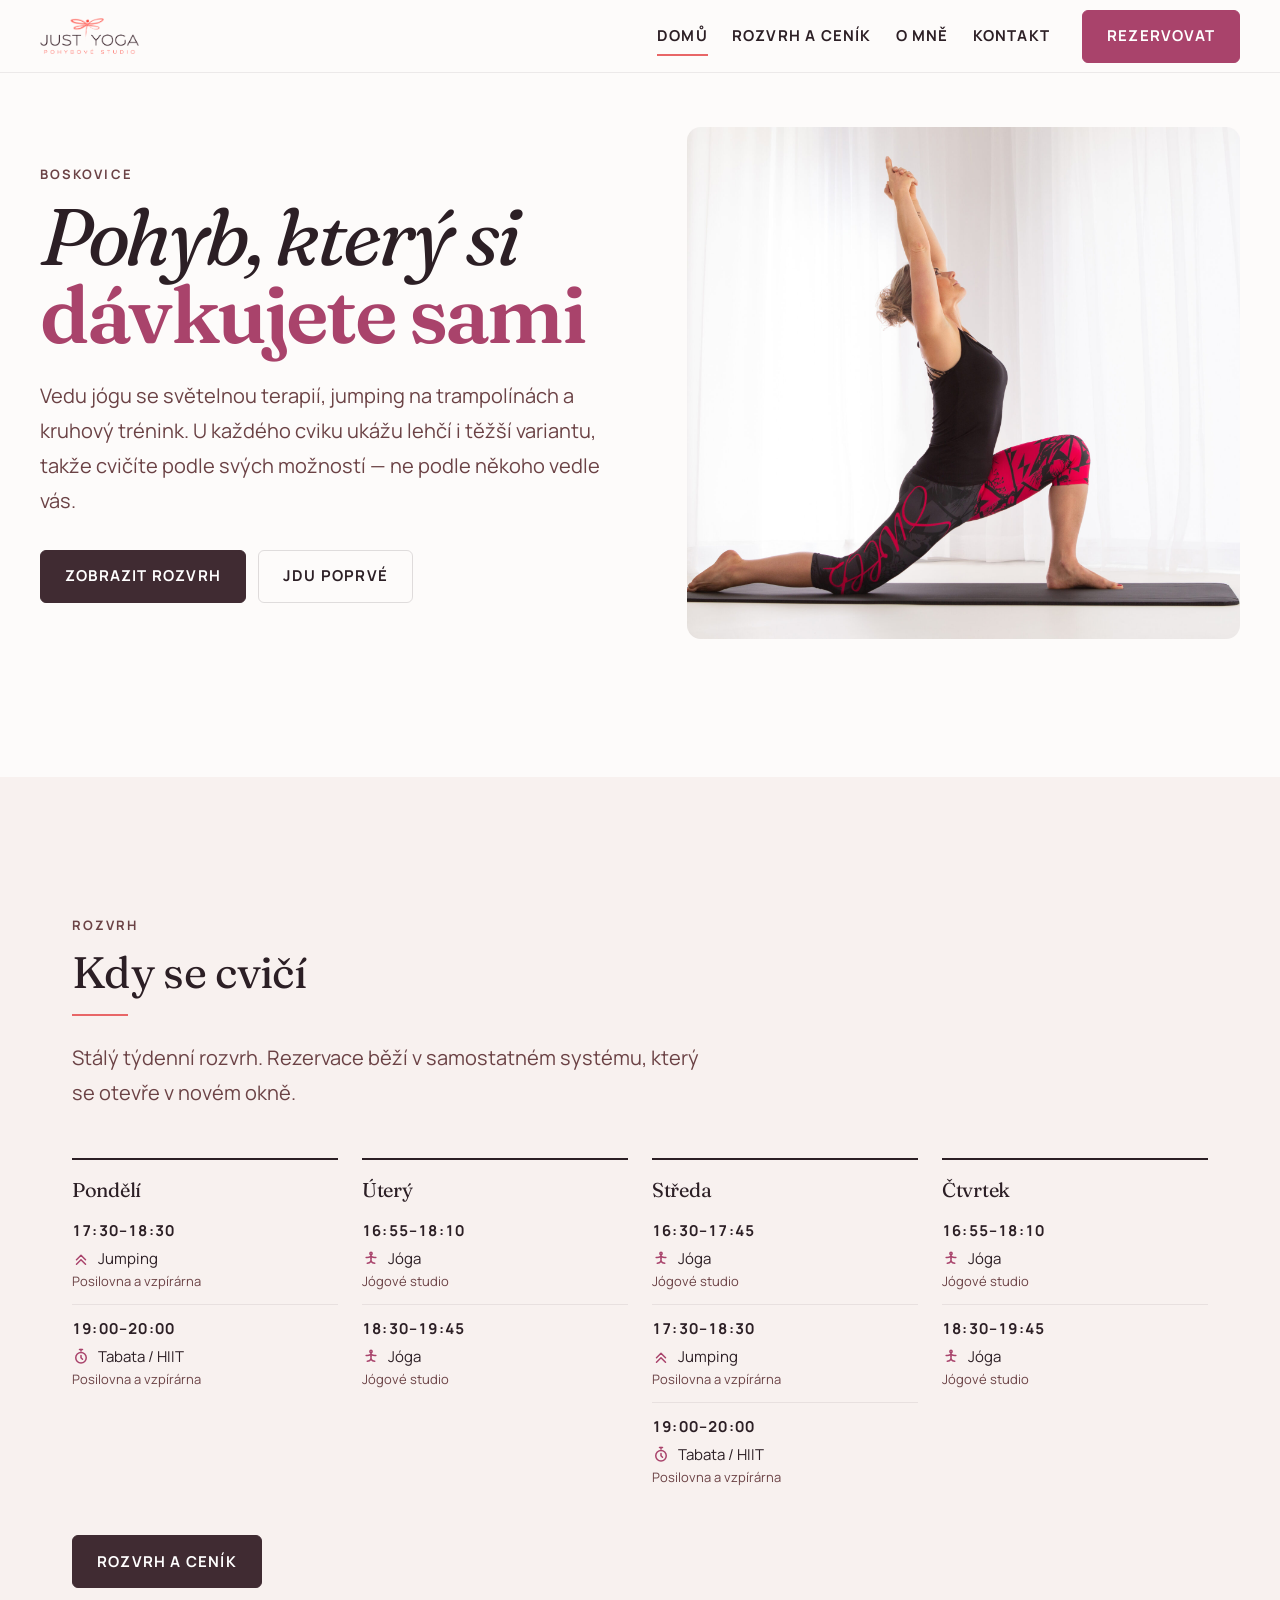
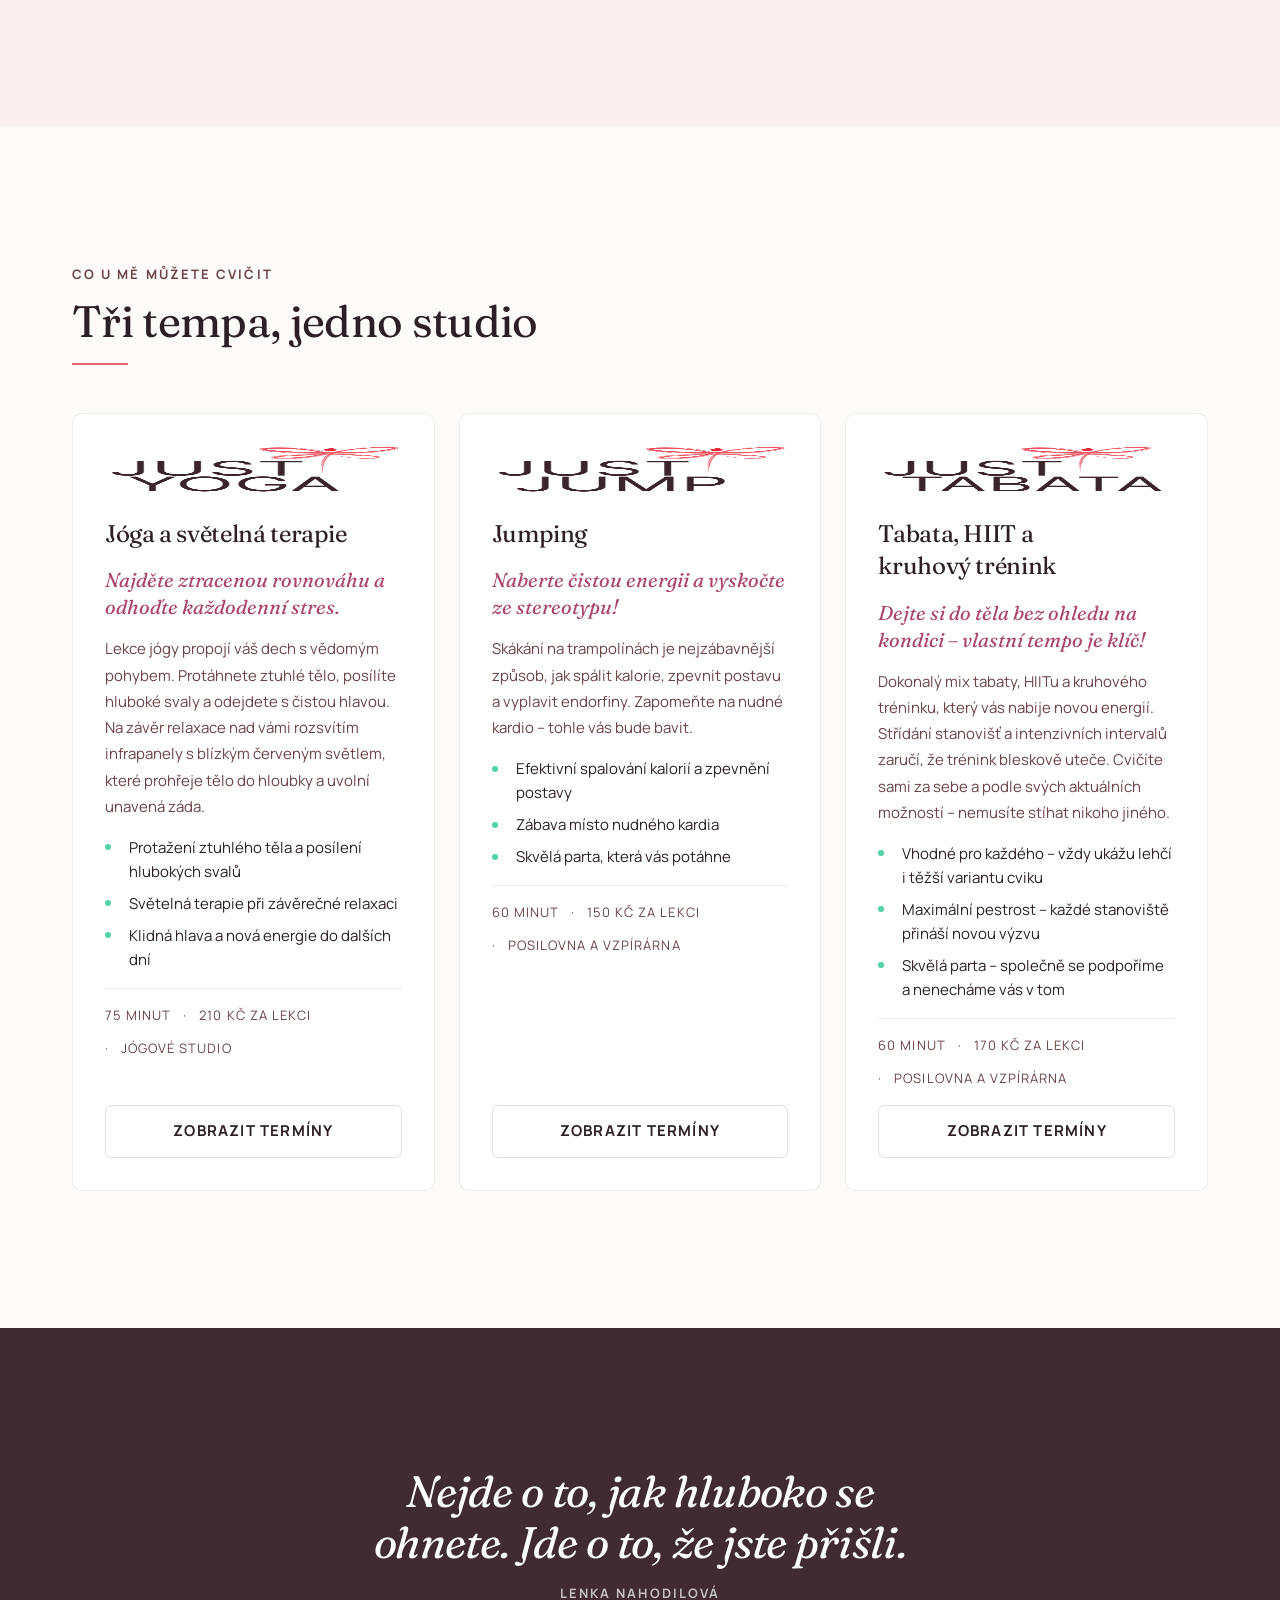
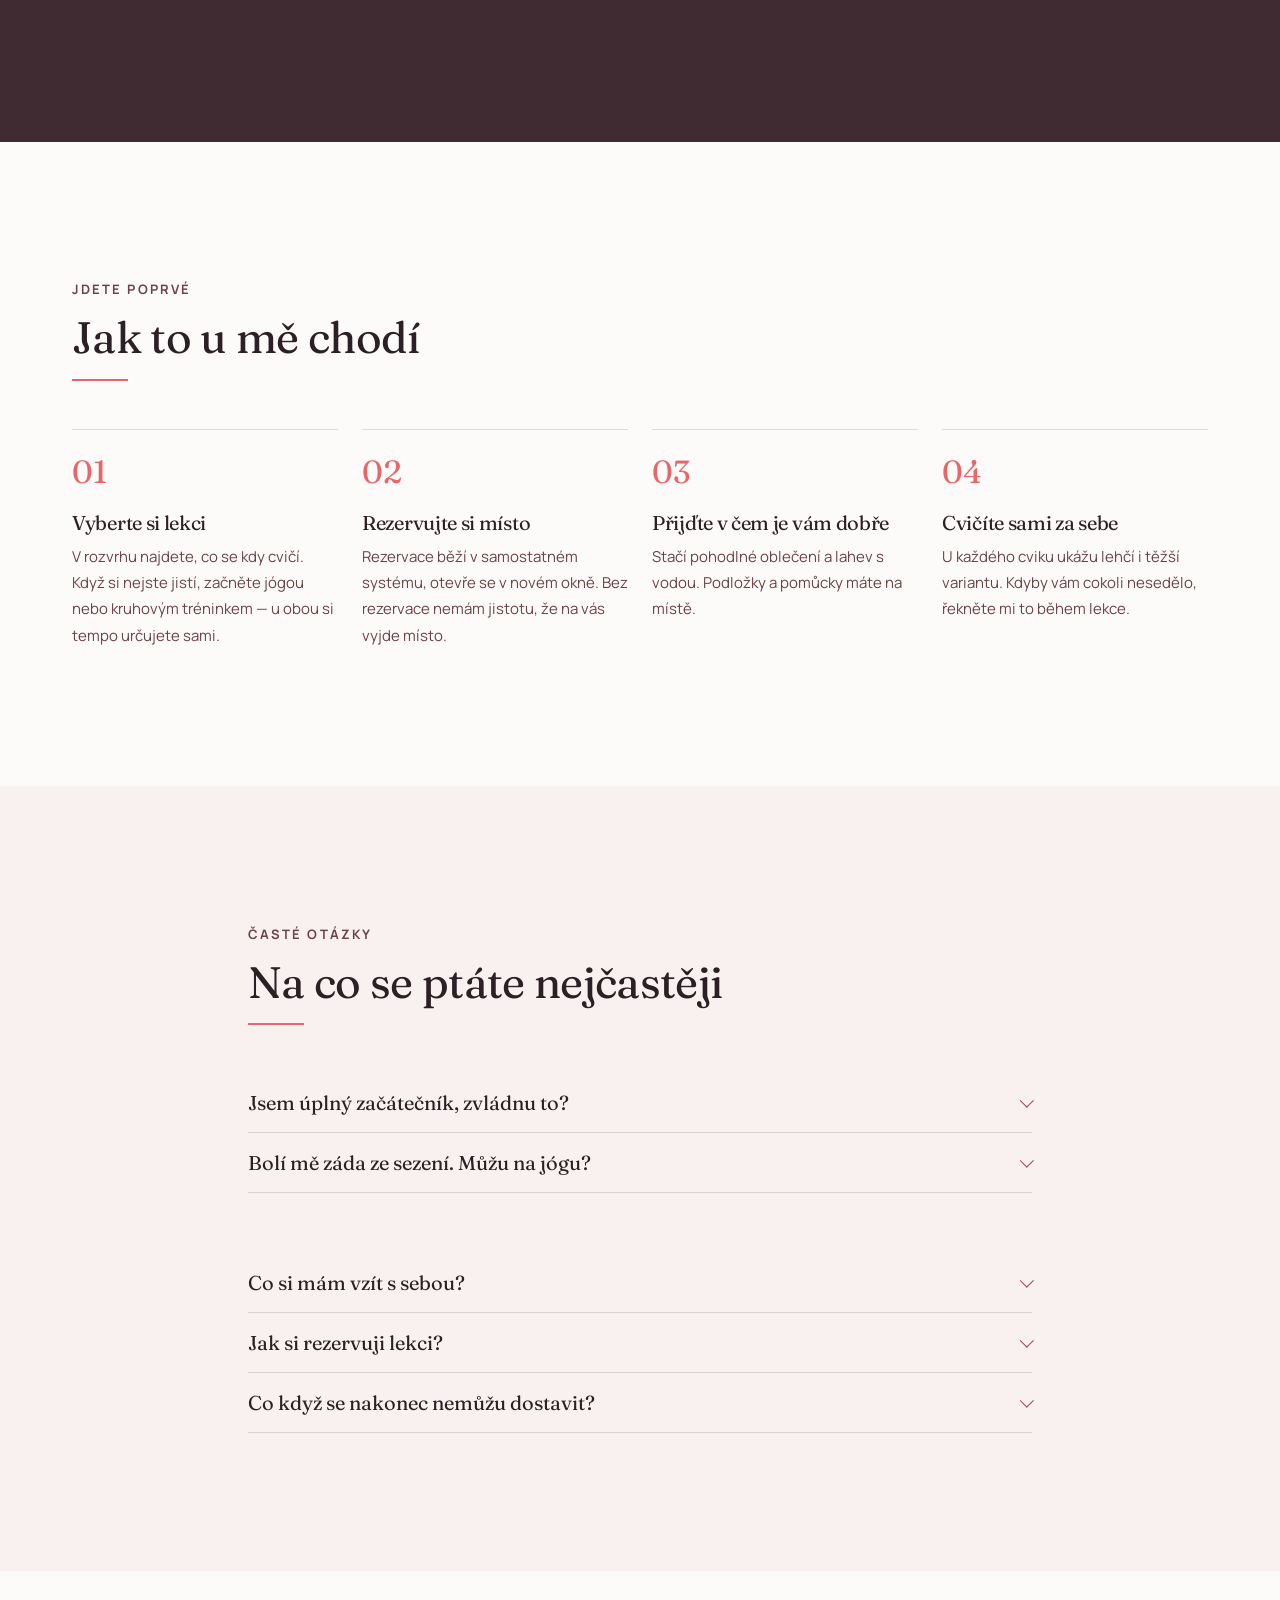
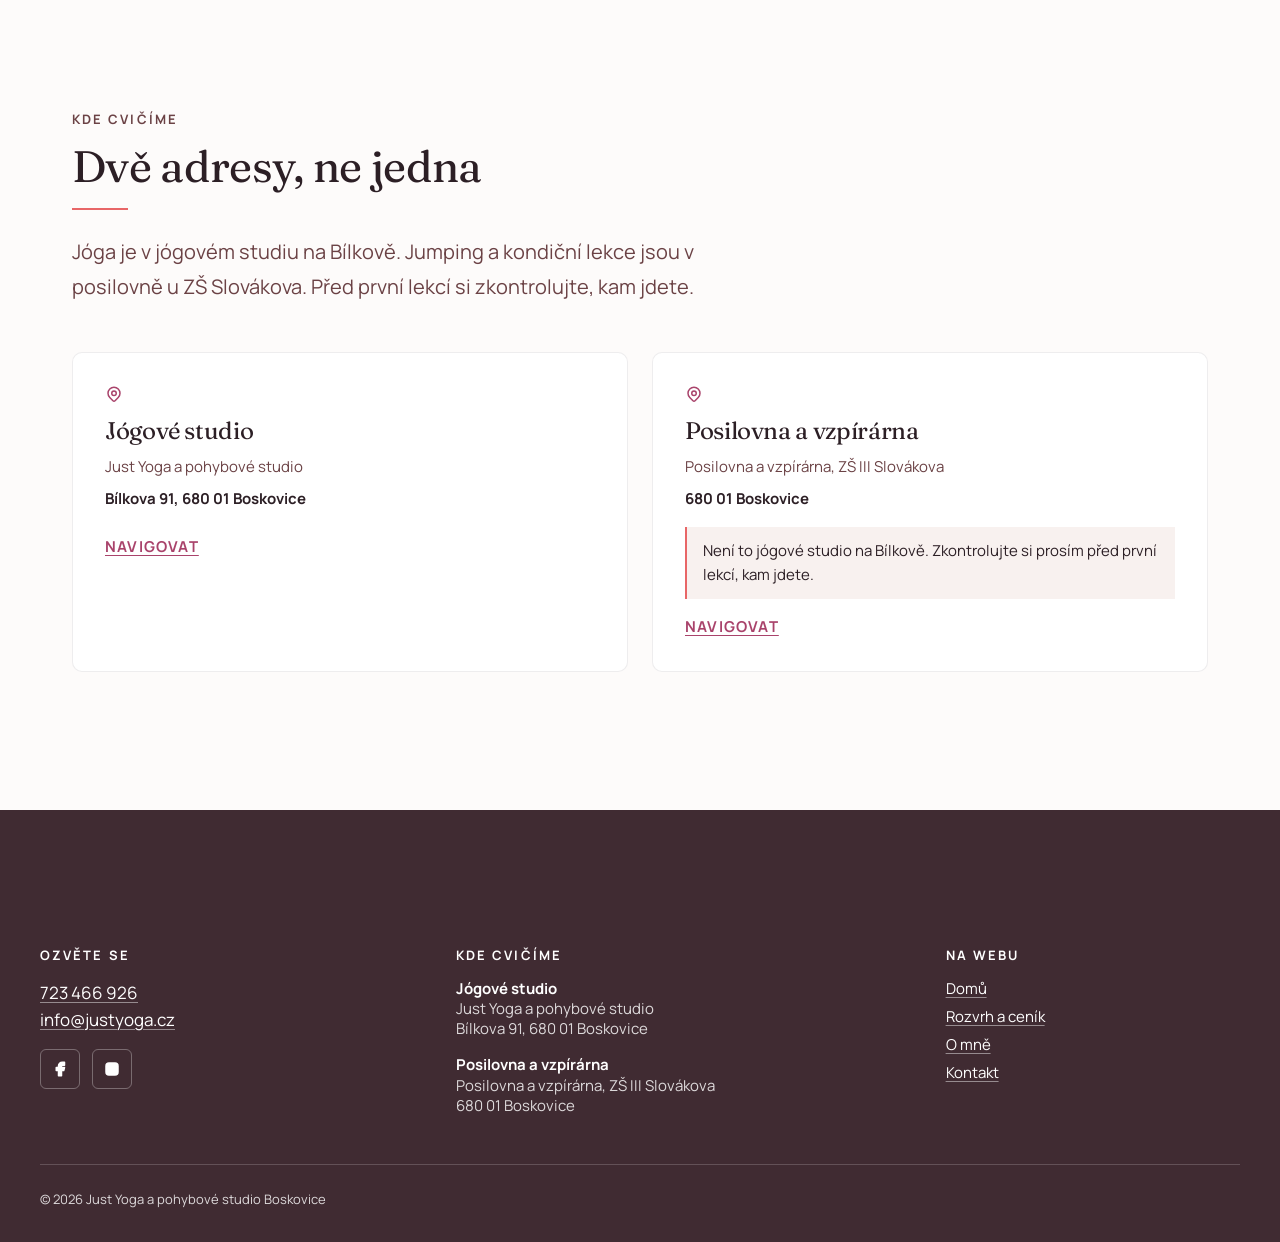
==== commit d4fd16f2: "Redesign: nový vizuální jazyk, ven ze Shadow DOM Web působil lacině a datovaně. Příčiny byly měřitel" ====
--- a/index.html
+++ b/index.html
@@ -1,150 +1,178 @@
 <!DOCTYPE html>
 <html lang="cs">
-<head>
-  <meta charset="UTF-8" />
-  <meta name="viewport" content="width=device-width, initial-scale=1" />
-  <title>Just Yoga Boskovice – Jóga, Jumping, Tabata</title>
-  <meta name="description" content="Jóga se světelnou terapií, jumping na trampolínách, tabata, HIIT i kruhový trénink v Boskovicích. Lekce pro každou kondici i pro začátečníky." />
-  <meta property="og:site_name" content="Just Yoga a pohybové studio Boskovice" />
-  <!-- Náhled při sdílení. Klientka je aktivní na Facebooku i Instagramu
-       a odkaz na web tam dosud vypadal jako holý text bez obrázku.
-       og:image MUSÍ být absolutní URL — relativní Facebook ignoruje.
-       ⚠️ PŘI NASAZENÍ: doména i cesta se změní (jako motiv skončí obrázek
-       ve wp-content/themes/…, nebo se nahraje do Media Library).
-       ⚠️ canonical a og:url tady schválně NEJSOU: finální slugy ve
-       WordPressu nejsou známé (živý web má /rozvrh a /ceník zvlášť)
-       a špatný canonical dokáže stránku vyřadit z indexu. Doplnit při
-       nasazení spolu s 301 přesměrováním ze starých adres. -->
-  <meta property="og:type" content="website" />
-  <meta property="og:locale" content="cs_CZ" />
-  <meta property="og:title" content="Just Yoga Boskovice – jóga, jumping a HIIT ve třech tempech" />
-  <meta property="og:description" content="Tři tempa, jedno studio: jóga se světelnou terapií, jumping na trampolínách a HIIT v Boskovicích. Vyberte si podle toho, co dnes potřebujete." />
-  <meta property="og:image" content="https://justyoga.cz/assets/images/og-default.png" />
-  <meta property="og:image:width" content="1200" />
-  <meta property="og:image:height" content="630" />
-  <meta property="og:image:alt" content="Lenka Nahodilová v jógové pozici, logo Just Yoga Boskovice a tři tepové zóny" />
-  <meta name="twitter:card" content="summary_large_image" />
-  <link rel="icon" href="assets/images/favicon-32.png" sizes="32x32" type="image/png" />
-  <link rel="icon" href="assets/images/favicon-512.png" sizes="512x512" type="image/png" />
-  <link rel="apple-touch-icon" href="assets/images/apple-touch-icon.png" />
-  <!-- Raleway 300 nese H1, tedy LCP text stránky. Bez preloadu ho prohlížeč
-       objeví až po vyhodnocení CSS (měřeno: start ~49 ms). Dva soubory, ne
-       jeden: české nadpisy potřebují latin i latin-ext subset. crossorigin
-       je povinné i pro same-origin fonty — bez něj se preload zahodí
-       a soubor se stáhne dvakrát. -->
-  <link rel="preload" href="assets/fonts/raleway-latin-300-normal.woff2" as="font" type="font/woff2" crossorigin />
-  <link rel="preload" href="assets/fonts/raleway-latin-ext-300-normal.woff2" as="font" type="font/woff2" crossorigin />
-  <link rel="stylesheet" href="css/fonts.css" />
-  <link rel="stylesheet" href="css/tokens.css" />
-  <link rel="stylesheet" href="css/base.css" />
-  <link rel="stylesheet" href="css/layout.css" />
-  <script type="module" src="js/main.js"></script>
-  <script type="module" src="js/seo.js"></script>
-  <script type="module" src="js/pages/home.js"></script>
-</head>
-<body>
-  <site-header></site-header>
+  <head>
+    <meta charset="utf-8" />
+    <meta name="viewport" content="width=device-width, initial-scale=1" />
+    <title>Just Yoga Boskovice – jóga, jumping a kruhový trénink</title>
+    <meta
+      name="description"
+      content="Jóga se světelnou terapií, jumping na trampolínách a kruhový trénink v Boskovicích. Vede Lenka Nahodilová. U každého cviku ukážu lehčí i těžší variantu."
+    />
 
-  <!-- Homepage je scroll-story o třech tempech studia. Sekce s atributem
-       data-hr-zone jsou přímé děti <main> a vyplňují ho beze zbytku, takže
-       mezi zónami není mezera, ve které by tep "nebyl doma". Pořadí, tempa,
-       barvy i texty zón žijí v js/data/zones.js — tady je jen kostra. -->
-  <main id="main" tabindex="-1">
-    <section class="zone" data-hr-zone="calm">
-      <div class="hero">
-        <img class="hero__image" src="assets/images/lenka-hero.jpg" alt="Lenka Nahodilová při cvičení jógy" />
-        <div class="hero__scrim"></div>
-        <div class="hero__content">
-          <p class="hero__kicker">Just Yoga a pohybové studio Boskovice</p>
-          <h1>Jóga v Boskovicích pro zdravá záda – i lekce, které nakopnou tep</h1>
-          <p class="hero__tagline">
-            Jóga se světelnou terapií, jumping na trampolínách, tabata, HIIT
-            i kruhový trénink. Tři tempa, jedno studio – vyberte si to, co dnes
-            potřebujete. Přijít můžete i bez kondice a bez zkušeností.
-          </p>
-          <cta-button href="rozvrh-cenik.html" label="Zobrazit rozvrh a ceník"></cta-button>
+    <meta property="og:type" content="website" />
+    <meta property="og:title" content="Just Yoga Boskovice – jóga, jumping a kruhový trénink" />
+    <meta
+      property="og:description"
+      content="Jóga se světelnou terapií, jumping na trampolínách a kruhový trénink v Boskovicích."
+    />
+    <meta property="og:image" content="https://justyoga.cz/assets/images/og-default.png" />
+    <meta property="og:locale" content="cs_CZ" />
+    <!-- canonical a og:url schválně chybí: finální slugy pod WordPressem
+         nejsou známé a špatný canonical dokáže stránku vyřadit z indexu.
+         Viz checklist nasazení v CLAUDE.md. -->
+
+    <link rel="icon" href="assets/images/favicon-32.png" sizes="32x32" />
+    <link rel="apple-touch-icon" href="assets/images/apple-touch-icon.png" />
+
+    <!-- Display face is above the fold in the H1, so it is preloaded; the
+         body face is not, because Manrope only appears below the heading. -->
+    <link
+      rel="preload"
+      href="assets/fonts/fraunces-latin-400-italic.woff2"
+      as="font"
+      type="font/woff2"
+      crossorigin
+    />
+
+    <link rel="stylesheet" href="css/fonts.css" />
+    <link rel="stylesheet" href="css/tokens.css" />
+    <link rel="stylesheet" href="css/base.css" />
+    <link rel="stylesheet" href="css/layout.css" />
+
+    <script type="module" src="js/pages/home.js"></script>
+    <script type="module" src="js/seo.js"></script>
+  </head>
+
+  <body>
+    <a class="skip-link" href="#main">Přeskočit na obsah</a>
+
+    <div data-site-header></div>
+
+    <main id="main" tabindex="-1">
+      <!-- Hero ------------------------------------------------------
+           The H1 is built from two cuts of the same serif — an italic
+           line and a roman accent line in the brand's berry. One face,
+           two voices; this is the construction that carries the page. -->
+      <section class="hero" aria-labelledby="hero-title">
+        <div class="shell shell--wide hero__inner">
+          <div class="hero__content">
+            <span class="eyebrow">Boskovice</span>
+            <h1 id="hero-title" class="hero__title">
+              <span class="hero__title-main">Pohyb, který si</span>
+              <span class="hero__title-accent">dávkujete sami</span>
+            </h1>
+            <p class="hero__lede">
+              Vedu jógu se světelnou terapií, jumping na trampolínách a kruhový
+              trénink. U každého cviku ukážu lehčí i těžší variantu, takže
+              cvičíte podle svých možností — ne podle někoho vedle vás.
+            </p>
+            <div class="hero__actions">
+              <a class="btn btn--primary" href="rozvrh-cenik.html#rozvrh">Zobrazit rozvrh</a>
+              <a class="btn btn--ghost" href="#poprve">Jdu poprvé</a>
+            </div>
+          </div>
+
+          <figure class="hero__media">
+            <img
+              src="assets/images/lenka-hero.jpg"
+              alt="Lenka Nahodilová při cvičení jógy ve studiu"
+              class="hero__image"
+              width="1600"
+              height="1200"
+            />
+          </figure>
         </div>
-      </div>
-
-      <!-- Aktuality i časté otázky začínají skryté a odkrývá je
-           js/pages/home.js, jen když pro ně existuje obsah (news.js / faq.js) —
-           vyprázdnění dat tak nenechá na stránce osamocený nadpis. -->
-      <section class="section page-shell" data-news-section hidden>
-        <h3 class="section-heading">Aktuality</h3>
-        <news-board data-news-board></news-board>
       </section>
 
-      <div class="section page-shell zone__body">
-        <p class="zone__slogan" data-zone-slogan></p>
-        <h2 class="zone__heading" data-zone-heading></h2>
-        <p class="zone__intro lede" data-zone-intro></p>
-        <div class="activities-grid" data-zone-grid></div>
-      </div>
-    </section>
+      <!-- Týden ----------------------------------------------------- -->
+      <section class="section band--alt" aria-labelledby="week-title">
+        <div class="shell">
+          <header class="section__head" data-reveal>
+            <span class="eyebrow">Rozvrh</span>
+            <h2 id="week-title">Kdy se cvičí</h2>
+            <hr class="rule" />
+            <p class="lede">
+              Stálý týdenní rozvrh. Rezervace běží v samostatném systému, který
+              se otevře v novém okně.
+            </p>
+          </header>
 
-    <!-- Most. Tep tady poprvé zrychlí (75 → 100) a tenhle text vysvětlí,
-         proč se kolečko dalo do pohybu — proto stojí přesně mezi klidnou
-         a rozpohybovanou zónou, ne na konci stránky. -->
-    <section class="zone zone--bridge" data-hr-zone="bridge">
-      <div class="section page-shell zone__body">
-        <h2 class="zone__heading zone__heading--bridge" data-zone-heading></h2>
-        <p class="zone__body-text" data-zone-body></p>
-      </div>
-    </section>
+          <div data-week></div>
 
-    <section class="zone" data-hr-zone="move">
-      <div class="section page-shell zone__body">
-        <p class="zone__slogan" data-zone-slogan></p>
-        <h2 class="zone__heading" data-zone-heading></h2>
-        <p class="zone__intro lede" data-zone-intro></p>
-        <div class="activities-grid" data-zone-grid></div>
-      </div>
-    </section>
-
-    <section class="zone" data-hr-zone="burn">
-      <div class="section page-shell zone__body">
-        <p class="zone__slogan" data-zone-slogan></p>
-        <h2 class="zone__heading" data-zone-heading></h2>
-        <p class="zone__intro lede" data-zone-intro></p>
-        <div class="activities-grid" data-zone-grid></div>
-      </div>
-    </section>
-
-    <!-- Závěrečná zóna: tep se ustálí a stránka nabídne, co dělat dál.
-         FAQ je tady schválně — odpovídá na námitky těsně před rezervací
-         a zároveň dává doběhu tepu ze 170 dost prostoru, aby vypadal jako
-         zklidnění, ne jako porucha. -->
-    <section class="zone zone--cta" data-hr-zone="cta">
-      <section class="section page-shell" data-faq-section hidden>
-        <h3 class="section-heading">Časté otázky</h3>
-        <faq-list data-faq-list></faq-list>
+          <p class="section__foot">
+            <a class="btn btn--primary" href="rozvrh-cenik.html#rozvrh">Rozvrh a ceník</a>
+          </p>
+        </div>
       </section>
 
-      <div class="section page-shell zone__body cta-final">
-        <h2 class="zone__heading" data-zone-heading></h2>
-        <p class="zone__intro lede" data-zone-intro></p>
-        <div class="cta-actions">
-          <cta-button href="rozvrh-cenik.html" label="Zobrazit rozvrh a rezervovat"></cta-button>
-          <cta-button data-cta-phone variant="accent"></cta-button>
+      <!-- Aktivity -------------------------------------------------- -->
+      <section class="section" id="lekce" aria-labelledby="activities-title">
+        <div class="shell">
+          <header class="section__head" data-reveal>
+            <span class="eyebrow">Co u mě můžete cvičit</span>
+            <h2 id="activities-title">Tři tempa, jedno studio</h2>
+            <hr class="rule" />
+          </header>
+
+          <div data-activities></div>
         </div>
-        <p class="section-note" data-cta-note></p>
-      </div>
+      </section>
 
-      <!-- Adresa a navigace přímo v závěrečném CTA, jak si přála klientka.
-           Dvě karty proto, že studio má dvě místa — viz komentář
-           v js/data/venues.js. -->
-      <div class="section page-shell">
-        <h3 class="section-heading">Kde nás najdete</h3>
-        <studio-venues data-studio-venues></studio-venues>
-      </div>
-    </section>
-  </main>
+      <!-- Editorial ------------------------------------------------- -->
+      <section class="section band--dark editorial" aria-labelledby="editorial-title">
+        <div class="shell shell--narrow">
+          <h2 id="editorial-title" class="editorial__quote">
+            Nejde o to, jak hluboko se ohnete. Jde o to, že jste přišli.
+          </h2>
+          <p class="editorial__by">Lenka Nahodilová</p>
+        </div>
+      </section>
 
-  <site-footer></site-footer>
+      <!-- Poprvé ---------------------------------------------------- -->
+      <section class="section" id="poprve" aria-labelledby="first-title">
+        <div class="shell">
+          <header class="section__head" data-reveal>
+            <span class="eyebrow">Jdete poprvé</span>
+            <h2 id="first-title">Jak to u mě chodí</h2>
+            <hr class="rule" />
+          </header>
 
-  <!-- MUSÍ zůstat přímým potomkem <body>: position: fixed se zasekne uvnitř
-       předka s transform, filter nebo contain, což je reálné riziko, jakmile
-       tenhle web obalí WordPress motiv. Viz komentář v komponentě. -->
-  <heart-rate-meter></heart-rate-meter>
-</body>
+          <div data-steps></div>
+        </div>
+      </section>
+
+      <!-- FAQ ------------------------------------------------------- -->
+      <section class="section band--alt" aria-labelledby="faq-title">
+        <div class="shell shell--narrow">
+          <header class="section__head" data-reveal>
+            <span class="eyebrow">Časté otázky</span>
+            <h2 id="faq-title">Na co se ptáte nejčastěji</h2>
+            <hr class="rule" />
+          </header>
+
+          <div data-faq></div>
+        </div>
+      </section>
+
+      <!-- Kde ------------------------------------------------------- -->
+      <section class="section" id="kde" aria-labelledby="venues-title">
+        <div class="shell">
+          <header class="section__head" data-reveal>
+            <span class="eyebrow">Kde cvičíme</span>
+            <h2 id="venues-title">Dvě adresy, ne jedna</h2>
+            <hr class="rule" />
+            <p class="lede">
+              Jóga je v jógovém studiu na Bílkově. Jumping a kondiční lekce jsou
+              v posilovně u ZŠ Slovákova. Před první lekcí si zkontrolujte, kam
+              jdete.
+            </p>
+          </header>
+
+          <div data-venues></div>
+        </div>
+      </section>
+    </main>
+
+    <div data-site-footer></div>
+  </body>
 </html>
--- a/css/fonts.css
+++ b/css/fonts.css
@@ -1,98 +1,88 @@
-/* Self-hosted brand fonts — Raleway (headings) + Manrope (body), as required
-   by content/brandbook-lenka-web.json.
+/* Self-hosted webfonts — Fraunces (display) + Manrope (body).
 
    Self-hosted rather than loaded from the Google Fonts CDN on purpose: no
    third-party request at runtime (no GDPR question about a font CDN seeing
    visitors' IPs), no render-blocking external hop, and it keeps working once
    the theme is dropped into WordPress. Files come from the @fontsource
-   packages (v5.3.0), which repackage the official Google Fonts releases.
+   packages, which repackage the official Google Fonts releases.
 
-   Both `latin` and `latin-ext` subsets are declared for every weight:
-   Czech diacritics (ř, ě, ů, č, š, ž, á, í, é) live in latin-ext, so
-   dropping it would silently fall back to a system font for exactly the
-   characters this site is full of. The browser downloads a subset only if
-   the page actually uses characters from its unicode-range, so shipping
-   both costs nothing on pages that don't need the extended one.
+   Both `latin` and `latin-ext` subsets are declared for every cut: Czech
+   diacritics (ř, ě, ů, č, š, ž, á, í, é) live in latin-ext, so dropping it
+   would silently fall back to a system font for exactly the characters this
+   site is full of. The browser downloads a subset only if the page actually
+   uses characters from its unicode-range, so shipping both costs nothing on
+   pages that don't need the extended one.
 
-   Weights are limited to those the brandbook actually specifies —
-   Raleway 300/400/500/600, Manrope 400/700. Adding a weight means adding
-   the matching pair of files here, not restyling components. */
+   ⚠️ Fraunces replaces Raleway, which the brandbook names for headings. The
+   reason is in tokens.css: Raleway is a third humanist sans next to Manrope,
+   so the pair carried no contrast, and Raleway 300 at display sizes was the
+   strongest dated signal on the old build. The serif/sans pairing is the
+   change that does most of the visual work — but it does depart from the
+   brandbook and needs the client's nod.
 
-/* --- Raleway (headings) --------------------------------------------- */
+   Three cuts only, and each one has a job:
+     400 roman   body of a heading, section titles
+     400 italic  the first line of the hero H1
+     600 roman   the accent line of the hero H1, prices, emphasis
+   A fourth cut would have to earn its two files. */
+
+/* --- Fraunces (display) --------------------------------------------- */
 
 @font-face {
-  font-family: "Raleway";
+  font-family: "Fraunces";
   font-style: normal;
-  font-weight: 300;
+  font-weight: 400;
   font-display: swap;
-  src: url(../assets/fonts/raleway-latin-300-normal.woff2) format("woff2");
+  src: url(../assets/fonts/fraunces-latin-400-normal.woff2) format("woff2");
   unicode-range: U+0000-00FF, U+0131, U+0152-0153, U+02BB-02BC, U+02C6, U+02DA, U+02DC, U+0304, U+0308, U+0329, U+2000-206F, U+20AC, U+2122, U+2191, U+2193, U+2212, U+2215, U+FEFF, U+FFFD;
 }
 
 @font-face {
-  font-family: "Raleway";
+  font-family: "Fraunces";
   font-style: normal;
-  font-weight: 300;
+  font-weight: 400;
   font-display: swap;
-  src: url(../assets/fonts/raleway-latin-ext-300-normal.woff2) format("woff2");
+  src: url(../assets/fonts/fraunces-latin-ext-400-normal.woff2) format("woff2");
   unicode-range: U+0100-02BA, U+02BD-02C5, U+02C7-02CC, U+02CE-02D7, U+02DD-02FF, U+0304, U+0308, U+0329, U+1D00-1DBF, U+1E00-1E9F, U+1EF2-1EFF, U+2020, U+20A0-20AB, U+20AD-20C0, U+2113, U+2C60-2C7F, U+A720-A7FF;
 }
 
 @font-face {
-  font-family: "Raleway";
-  font-style: normal;
+  font-family: "Fraunces";
+  font-style: italic;
   font-weight: 400;
   font-display: swap;
-  src: url(../assets/fonts/raleway-latin-400-normal.woff2) format("woff2");
+  src: url(../assets/fonts/fraunces-latin-400-italic.woff2) format("woff2");
   unicode-range: U+0000-00FF, U+0131, U+0152-0153, U+02BB-02BC, U+02C6, U+02DA, U+02DC, U+0304, U+0308, U+0329, U+2000-206F, U+20AC, U+2122, U+2191, U+2193, U+2212, U+2215, U+FEFF, U+FFFD;
 }
 
 @font-face {
-  font-family: "Raleway";
-  font-style: normal;
+  font-family: "Fraunces";
+  font-style: italic;
   font-weight: 400;
   font-display: swap;
-  src: url(../assets/fonts/raleway-latin-ext-400-normal.woff2) format("woff2");
+  src: url(../assets/fonts/fraunces-latin-ext-400-italic.woff2) format("woff2");
   unicode-range: U+0100-02BA, U+02BD-02C5, U+02C7-02CC, U+02CE-02D7, U+02DD-02FF, U+0304, U+0308, U+0329, U+1D00-1DBF, U+1E00-1E9F, U+1EF2-1EFF, U+2020, U+20A0-20AB, U+20AD-20C0, U+2113, U+2C60-2C7F, U+A720-A7FF;
 }
 
 @font-face {
-  font-family: "Raleway";
+  font-family: "Fraunces";
   font-style: normal;
-  font-weight: 500;
+  font-weight: 600;
   font-display: swap;
-  src: url(../assets/fonts/raleway-latin-500-normal.woff2) format("woff2");
+  src: url(../assets/fonts/fraunces-latin-600-normal.woff2) format("woff2");
   unicode-range: U+0000-00FF, U+0131, U+0152-0153, U+02BB-02BC, U+02C6, U+02DA, U+02DC, U+0304, U+0308, U+0329, U+2000-206F, U+20AC, U+2122, U+2191, U+2193, U+2212, U+2215, U+FEFF, U+FFFD;
 }
 
 @font-face {
-  font-family: "Raleway";
+  font-family: "Fraunces";
   font-style: normal;
-  font-weight: 500;
+  font-weight: 600;
   font-display: swap;
-  src: url(../assets/fonts/raleway-latin-ext-500-normal.woff2) format("woff2");
+  src: url(../assets/fonts/fraunces-latin-ext-600-normal.woff2) format("woff2");
   unicode-range: U+0100-02BA, U+02BD-02C5, U+02C7-02CC, U+02CE-02D7, U+02DD-02FF, U+0304, U+0308, U+0329, U+1D00-1DBF, U+1E00-1E9F, U+1EF2-1EFF, U+2020, U+20A0-20AB, U+20AD-20C0, U+2113, U+2C60-2C7F, U+A720-A7FF;
 }
 
-@font-face {
-  font-family: "Raleway";
-  font-style: normal;
-  font-weight: 600;
-  font-display: swap;
-  src: url(../assets/fonts/raleway-latin-600-normal.woff2) format("woff2");
-  unicode-range: U+0000-00FF, U+0131, U+0152-0153, U+02BB-02BC, U+02C6, U+02DA, U+02DC, U+0304, U+0308, U+0329, U+2000-206F, U+20AC, U+2122, U+2191, U+2193, U+2212, U+2215, U+FEFF, U+FFFD;
-}
-
-@font-face {
-  font-family: "Raleway";
-  font-style: normal;
-  font-weight: 600;
-  font-display: swap;
-  src: url(../assets/fonts/raleway-latin-ext-600-normal.woff2) format("woff2");
-  unicode-range: U+0100-02BA, U+02BD-02C5, U+02C7-02CC, U+02CE-02D7, U+02DD-02FF, U+0304, U+0308, U+0329, U+1D00-1DBF, U+1E00-1E9F, U+1EF2-1EFF, U+2020, U+20A0-20AB, U+20AD-20C0, U+2113, U+2C60-2C7F, U+A720-A7FF;
-}
-
-/* --- Manrope (body / UI) -------------------------------------------- */
+/* --- Manrope (body) -------------------------------------------------- */
 
 @font-face {
   font-family: "Manrope";
--- a/css/tokens.css
+++ b/css/tokens.css
@@ -1,226 +1,210 @@
-/* Design tokens — single source of truth for color, spacing, type.
-   Values taken from the client's brandbook (content/brandbook-lenka-web.json,
-   exported from Figma). Change values here only — components read var(--...),
-   nothing hardcodes colors/spacing/radii/breakpoints elsewhere. */
+/* Design tokens — the only place colors, type, spacing and shape are defined.
+   Values trace back to content/brandbook-lenka-web.json.
+
+   The brandbook's own wording drives the structure here: it calls the palette
+   "warm off-white background with dusty rose / terracotta accents, berry as
+   brand accent, mint and yellow as complementary POPS". Pops — not equals.
+   The previous build tinted three lesson cards with mint, coral and peach at
+   the same strength, which read as three competing colors rather than one
+   brand with an accent. This file instead lays the warm red family out as a
+   single tonal ramp (the brand's own coral → plum axis) and keeps mint and
+   yellow for marks a few pixels wide. */
+
 :root {
-  /* Color — brand palette, straight from the brandbook. These are the raw
-     named values; the functional aliases below are what components use, so
-     re-pointing a role (e.g. which color a button takes) is a one-line
-     change here and never a hunt through components. */
-  --color-white: #ffffff;
-  --color-coral: #e86667; /* logo.primary */
-  --color-coral-dark: #e44443; /* logo.red2 */
-  --color-plum: #402b32; /* logo.dark */
-  --color-berry: #a9436b; /* main.berry — "brand accent" per brandbook */
-  --color-mint: #51d3a7; /* main.mint */
-  --color-yellow: #ffd47d; /* main.yellow */
-  --color-blush: #ffe8e8; /* secondary.blush */
-  --color-linen: #ffe5d9; /* secondary.linen */
-  --color-peach: #ffac86; /* main.peach — z brandbooku, dosud nepromovaný na token */
-
-  /* Color — functional (aliases used by components) */
-  --color-bg: #fcfaf8; /* brandbook: warm off-white background */
-  /* Cards sit on the warm off-white page background. Plain white reads as
-     a raised surface against it even with shadows switched off (see the
-     Elevation block below) — the brandbook mandates a flat, shadowless look. */
-  --color-surface: var(--color-white);
-  /* Subtle tint derived directly from --color-surface (not a standalone
-     hex) — used to alternate blocks of rows that belong together, e.g.
-     one day's lessons in the schedule table. Deriving from the surface
-     itself keeps it recognizably the same surface as elsewhere, just a few
-     percent darker, rather than a different hue. */
-  --color-surface-alt: color-mix(in srgb, var(--color-surface), var(--color-text) 4%);
-  --color-text: #2c1f25; /* brandbook: text / darkSurface */
-  /* Muted text and borders are mixed from the brand's own text + background
-     rather than being separate greys — they stay in the warm plum family
-     instead of drifting to a neutral grey that fights the palette.
-
-     The background share is 30 %, and that number is measured, not chosen
-     by eye. This token carries real content — lesson taglines, lesson
-     venues, pass prices, form field labels and the whole footer — so it
-     must clear WCAG AA (4.5:1) against EVERY surface it sits on, and the
-     tinted lesson cards are far darker than the page:
-
-        share   color     worst surface (karta Tabata #f3e5ea)
-        45 %    #8a8284   3.08  ✗   <- what it used to be
-        35 %    #756c6f   4.18  ✗
-        32 %    #6f6569   4.60  ✓   first passing value
-        30 %    #6a6164   4.90  ✓   <- chosen, keeps headroom
-        25 %    #60565a   5.79  ✓
-
-     Measured against 7 surfaces (page, white card, all three lesson-card
-     tints, linen badge, blush) with the project's headless-Chrome canvas
-     method. If this value changes, re-measure — do not eyeball it. */
-  --color-text-muted: color-mix(in srgb, var(--color-text), var(--color-bg) 30%);
-  --color-border: color-mix(in srgb, var(--color-text) 12%, var(--color-bg));
-  /* A deliberately heavier edge for the one surface that genuinely floats
-     over page content (the mobile nav panel) — the flat brand has no
-     shadows, so that panel needs a visible outline to read as an overlay.
-     It used to borrow --color-text-muted, which tied the panel's look to a
-     text-contrast decision: darkening the text for WCAG also redrew the
-     navigation. Same value as that token had before, now with its own
-     name and its own reason to change. */
-  --color-border-strong: color-mix(in srgb, var(--color-text) 55%, var(--color-bg));
-  /* Primary = plum, accent = berry. Both are deliberately dark enough to
-     carry white label text at WCAG AA (plum ~13:1, berry ~6.4:1). Coral is
-     the logo/decorative color only — at ~3.3:1 against white it must never
-     be used as a filled button or as text. */
-  --color-primary: var(--color-plum);
-  --color-primary-dark: color-mix(in srgb, var(--color-plum), #000 25%);
-  --color-primary-contrast: var(--color-white);
-  --color-accent: var(--color-berry);
-  --color-accent-dark: color-mix(in srgb, var(--color-berry), #000 18%);
-
-  /* Color — lesson type (rozvrh/ceník cards). Hues come straight from the
-     brandbook's main palette — green/yellow/purple as the client asked, no
-     invented colors.
-
-     Each type needs the hue at two very different jobs, so it gets two
-     tokens: "-bg" tints the card (the pastel is exactly right there), while
-     the bare token colors the icon next to the lesson name and must stay
-     legible on a near-white card. The palette's lightness varies enormously
-     (yellow #ffd47d is almost invisible as an icon, berry #a9436b is already
-     dark), so a single mix percentage can't serve all three. Relative color
-     syntax pins them to one perceptual lightness instead: same hue, uniform
-     contrast, one formula rather than three hand-tuned shades. */
-  /* Zdrojové odstíny typů lekcí jsou zároveň barvy tří tepových zón na
-     homepage (viz js/data/zones.js) — jedna paleta pro obojí, aby tepometr
-     svítil přesně tou barvou, kterou má karta lekce, a nevznikla čtvrtá
-     sada barev. Přiřazení vychází ze zadání klientky, kde jóga je klid,
-     kondiční lekce střední tempo a jumping maximum:
-
-        jóga     mint      klid,   ~75 tepů
-        tabata   oranžová  rytmus, 100–120 tepů
-        jumping  korál     maximum, 150–170 tepů
-
-     Oranžovou brandbook nemá. Není proto vymyšlená: je to brandbookový
-     peach dotlačený na plnou saturaci stejnou technikou relativní barvy,
-     jakou používají ikony níž. Samotný --color-yellow (#ffd47d) by v této
-     roli nefungoval, na off-white pozadí je prakticky nevidět. */
-  --color-zone-move: oklch(from var(--color-peach) 0.72 0.17 h);
-
-  --type-icon-lightness: 0.55;
-  --color-type-joga: oklch(from var(--color-mint) var(--type-icon-lightness) c h);
-  --color-type-joga-bg: color-mix(in srgb, var(--color-mint) 14%, var(--color-surface));
-  --color-type-jumping: oklch(from var(--color-coral) var(--type-icon-lightness) c h);
-  --color-type-jumping-bg: color-mix(in srgb, var(--color-coral) 14%, var(--color-surface));
-  --color-type-tabata: oklch(from var(--color-zone-move) var(--type-icon-lightness) c h);
-  --color-type-tabata-bg: color-mix(in srgb, var(--color-zone-move) 14%, var(--color-surface));
-
-  /* Typography — brand fonts, self-hosted in css/fonts.css (no CDN request).
-     System stack stays as the fallback so text is readable if a woff2 fails
-     to load. Weight usage rules from the brandbook are applied in base.css. */
+  /* === Tonal ramp ===
+     One warm family, ten steps, walking the brand's own axis: the off-white
+     background (#fcfaf8) at the top, the brandbook's text/darkSurface value
+     (#2c1f25) at the bottom, passing through the blush and dusty-rose tones
+     the brandbook names. Every surface and every text color on the site is
+     one of these — that is what makes the page read as one material rather
+     than as boxes of unrelated color.
+
+     Relative luminance of each step (measured, not eyeballed):
+       50  .968   100 .891   200 .757   300 .582   400 .385
+       500 .223   600 .134   700 .075   800 .042   900 .017 */
+  --ramp-50: #fdfbfa;
+  --ramp-100: #f8f1ef;
+  --ramp-200: #efdedb;
+  --ramp-300: #e0c2bf;
+  --ramp-400: #c99c99;
+  --ramp-500: #a9756f;
+  --ramp-600: #8a5a57;
+  --ramp-700: #6b4245;
+  --ramp-800: #4e3238;
+  --ramp-900: #2c1f25;
+
+  /* === Brand accents ===
+     Kept at their exact brandbook values. These never fill a large area —
+     they mark things. Measured contrast decides what each one may do:
+
+       berry  #a9436b  5.50 on ramp-50, white label on it 5.67  → text + filled button
+       coral  #e86667  3.12 on ramp-50                          → decorative only
+       mint   #51d3a7  1.81 on ramp-50                          → dots/marks only
+       yellow #ffd47d  1.36 on ramp-50                          → dots/marks only
+
+     Coral is the logo color. At 3.12 it fails AA for body text and fails as a
+     filled button with a white label — it may only draw shapes: rules, dots,
+     the underline flourish. This is the same conclusion the previous build
+     reached; it is restated here because it is easy to undo by accident. */
+  --color-coral: #e86667;
+  --color-berry: #a9436b;
+  --color-mint: #51d3a7;
+  --color-yellow: #ffd47d;
+  --color-plum: #402b32;
+
+  /* === Functional roles ===
+     Components reference only these, never a ramp step directly, so moving a
+     role (which surface a card takes) is one line here. */
+  --color-bg: var(--ramp-50);
+  --color-bg-alt: var(--ramp-100); /* alternating section band */
+  --color-surface: #ffffff; /* cards, sitting on either band */
+  --color-surface-sunk: var(--ramp-200); /* decorative blocks only — see note on muted text */
+
+  --color-text: var(--ramp-900); /* 15.31 on bg, 12.14 on sunk */
+  /* Muted text carries real content — lesson taglines, venues, pass prices,
+     form labels, the whole footer — so it must clear AA (4.5:1) on EVERY
+     surface it can land on, including the sunk one. Measured:
+
+        step             bg     alt    sunk   white
+        600 #8a5a57      5.53   5.11   4.39 ✗  5.71
+        700 #6b4245      8.17   7.56   6.48 ✓  8.43   <- chosen
+
+     600 reads slightly softer but fails on the sunk surface, and a token that
+     is only safe on some surfaces is a trap the project has already fallen
+     into once. 700 passes everywhere with headroom. Re-measure if it moves. */
+  --color-text-muted: var(--ramp-700);
+  --color-text-inverse: #ffffff;
+
+  /* Hairlines do the work shadows would do in a brand that allowed shadows.
+     Two weights: one that whispers between rows, one that outlines a card. */
+  --color-hairline: color-mix(in srgb, var(--ramp-900) 8%, transparent);
+  --color-border: color-mix(in srgb, var(--ramp-900) 14%, transparent);
+  /* The one surface that genuinely floats over content (mobile nav panel)
+     needs a visible edge, since the brand has no shadow to lean on. */
+  --color-border-strong: color-mix(in srgb, var(--ramp-900) 45%, transparent);
+
+  --color-primary: var(--color-plum); /* white label: 13.05 */
+  --color-primary-hover: var(--ramp-900);
+  --color-accent: var(--color-berry); /* white label: 5.67 */
+  --color-accent-hover: color-mix(in srgb, var(--color-berry), #000 16%);
+
+  --color-focus: var(--color-berry);
+
+  /* === Typography ===
+     Fraunces is the display face: a variable serif with a soft, slightly
+     humanist cut that suits a body-and-breath subject better than a bookish
+     transitional serif would. Manrope stays for body text — it is already
+     self-hosted, it reads well small, and the serif/sans contrast is the
+     whole point. Raleway is gone: as a third humanist sans it added nothing
+     the other two did not already do, and its 300 weight at display sizes was
+     the single strongest "template" signal on the old site. */
+  --font-display: "Fraunces", Georgia, "Times New Roman", serif;
   --font-body: "Manrope", system-ui, -apple-system, "Segoe UI", Roboto, sans-serif;
-  --font-heading: "Raleway", var(--font-body);
-  --font-size-sm: 0.875rem;
-  --font-size-base: 1rem;
-  --font-size-lg: 1.125rem;
-  --font-size-xl: 1.25rem;
-  --font-size-2xl: 2rem;
-  --font-size-3xl: 2.5rem;
-  --font-size-hero: 4rem;
-  --line-height-base: 1.6;
-
-  /* Spacing scale */
+
+  /* Every step is fluid. Fixed rem steps were the second-strongest dated
+     signal on the old build — a 4rem hero either overflowed narrow phones or
+     had to be patched with a media query. clamp() removes both problems and
+     lets the display sizes go genuinely large on desktop. */
+  --text-xs: clamp(0.75rem, 0.72rem + 0.15vw, 0.8125rem);
+  --text-sm: clamp(0.875rem, 0.85rem + 0.15vw, 0.9375rem);
+  --text-base: clamp(1rem, 0.96rem + 0.2vw, 1.0625rem);
+  --text-lg: clamp(1.125rem, 1.06rem + 0.32vw, 1.25rem);
+  --text-xl: clamp(1.25rem, 1.13rem + 0.6vw, 1.5rem);
+  --text-2xl: clamp(1.5rem, 1.28rem + 1.1vw, 2rem);
+  --text-3xl: clamp(1.875rem, 1.5rem + 1.9vw, 2.75rem);
+  --text-4xl: clamp(2.25rem, 1.6rem + 3.2vw, 3.75rem);
+  --text-display: clamp(2.75rem, 1.7rem + 5.2vw, 5rem);
+
+  /* Leading and tracking exist as tokens because large display type needs
+     both pulled in, and small uppercase labels need tracking pushed out.
+     The old build had neither, which is why its headings read as typed
+     rather than set. */
+  --leading-display: 0.98;
+  --leading-tight: 1.15;
+  --leading-snug: 1.35;
+  --leading-normal: 1.6;
+  --leading-relaxed: 1.75;
+
+  --tracking-tighter: -0.035em; /* display sizes */
+  --tracking-tight: -0.015em; /* headings */
+  --tracking-normal: 0;
+  --tracking-wide: 0.08em; /* small caps labels */
+  --tracking-wider: 0.16em; /* eyebrow / kicker */
+
+  /* Measure. Body copy is unreadable much past this and the old build let
+     intro paragraphs run the full container width. */
+  --measure: 64ch;
+  --measure-narrow: 48ch;
+
+  /* === Spacing === */
   --space-1: 0.25rem;
   --space-2: 0.5rem;
-  --space-3: 1rem;
-  --space-4: 1.5rem;
-  --space-5: 2rem;
-  --space-6: 3rem;
-  --space-7: 4rem;
-  --space-8: clamp(4rem, 8vw, 8rem);
-
-  /* Focus ring — jeden vzhled pro celý web. Dřív byl `outline: 2px solid
-     var(--color-primary)` ručně opsaný na pěti místech (layout.css,
-     faq-list, schedule-widget a dvakrát site-nav), zatímco cta-button —
-     nejpoužívanější interaktivní prvek webu — ho neměl vůbec: měl jen
-     posun o 1 px a box-shadow, který je v plochém brandu `none`, takže
-     klávesnicový uživatel neviděl na tlačítku nic.
-     Offset je zvlášť, protože prvky uvnitř `overflow: hidden` (řádky FAQ)
-     potřebují prstenec dovnitř, tedy zápornou hodnotu. */
-  --focus-ring-width: 2px;
-  --focus-ring-color: var(--color-primary);
-  --focus-ring-offset: 2px;
-
-  /* Shape */
-  --radius-sm: 0.5rem;
-  --radius-md: 0.75rem;
-  --radius-lg: 1rem;
-  --radius-xl: 1.25rem;
-  --radius-2xl: 1.5rem;
-  --radius-full: 9999px;
-
-  /* Elevation — the brandbook specifies "shadows: none", so the whole site
-     is flat: surfaces are separated by the white-on-off-white contrast and
-     the 1px border every card already has, not by depth. The tokens stay
-     (rather than stripping box-shadow from a dozen components) so elevation
-     remains one switch: this is the single place that decides the site is
-     flat, and the only place to change if that decision ever reverses.
-     The one genuinely floating surface — the mobile nav panel — separates
-     itself with a stronger border in site-nav.js instead. */
-  --shadow-sm: none;
-  --shadow-md: none;
-  --shadow-lg: none;
-
-  /* Motion */
-  --transition-fast: 150ms ease;
-  --transition-base: 300ms ease;
-  --transition-slow: 500ms ease;
-
-  /* Layout */
-  --content-max-width: 72rem;
-  /* Rendered height of the sticky site header. Content-driven estimate
-     (header padding 2×space-4 + logo height), not measured live — single
-     source for every offset that must clear the header: anchor
-     scroll-margin-top and sticky table headers. */
-  --header-height-estimate: 5.75rem;
-}
-
-/* Stav tepometru (js/components/heart-rate-meter.js). Registrace je tady,
-   a ne v komponentě, protože @property je vždy záležitost dokumentu —
-   uvnitř shadow rootu by se ignorovala.
-
-   Registrovat je potřeba proto, že obě hodnoty vstupují do calc() a mají
-   plynule přecházet; neregistrovaná custom property je pro prohlížeč jen
-   text, takže by v calc() selhala a nedala se animovat.
-
-   inherits: true je podstatné — hodnotu zapisuje JS na hostitele
-   <heart-rate-meter> a musí projít dovnitř jeho shadow rootu k prvkům,
-   které ji používají. S inherits: false by tam tiše nedorazila.
-
-   initial-value je zároveň podoba tepometru, když scroll vůbec neběží
-   (vypnutý JS, prefers-reduced-motion): kolečko střední velikosti
-   v barvě cílové zóny. */
-@property --hrm-progress {
-  syntax: "<number>";
-  inherits: true;
-  initial-value: 0.55;
-}
-@property --hrm-mix {
-  syntax: "<number>";
-  inherits: true;
-  initial-value: 1;
-}
-
-/* Single documented breakpoint — reuse this exact value (768px) in every
-   @media query in this project instead of introducing new arbitrary ones.
-
-   Two spellings, and they are NOT interchangeable:
-     desktop and up  →  @media (min-width: 768px)
-     below desktop   →  @media (width < 768px)
-   The second one used to be written as `max-width: 768px`, which overlaps
-   the first one: at a viewport of exactly 768px BOTH queries matched and
-   their rules competed (worst case was schedule-widget.js, which contains
-   both). `width < 768px` is the exact complement of `min-width: 768px`, so
-   every viewport matches precisely one of them — and it says so without a
-   767.98px fudge value that would look like a second breakpoint. */
-
-@media (min-width: 768px) {
-  :root {
-    /* Desktop header is taller (larger logo, same padding). */
-    --header-height-estimate: 6.5rem;
-  }
+  --space-3: 0.75rem;
+  --space-4: 1rem;
+  --space-5: 1.5rem;
+  --space-6: 2rem;
+  --space-7: 3rem;
+  --space-8: 4rem;
+  /* Section rhythm is fluid, and generous. Fixed 4rem padding at every
+     viewport made 1920px screens look cramped, which reads as cheap. */
+  --space-section: clamp(4.5rem, 3rem + 7vw, 9rem);
+
+  /* === Layout === */
+  --container: 76rem;
+  --container-wide: 88rem;
+  --container-narrow: 54rem;
+  --container-pad: clamp(1.25rem, 0.6rem + 3vw, 2.5rem);
+
+  /* === Shape ===
+     Tight. The old scale ran to 1.5rem on cards plus fully round buttons,
+     and rounded pastel boxes are exactly the "coloring book" read. These
+     values are in px on purpose: a corner radius is an optical constant, it
+     should not grow with the user's font size. */
+  --radius-sm: 3px;
+  --radius-md: 6px;
+  --radius-lg: 10px;
+  --radius-xl: 14px;
+  --radius-pill: 999px; /* small chips and tags only, never a primary button */
+
+  /* === Elevation ===
+     The brandbook says "shadows: none" and the flat look is deliberate, so
+     depth on this site comes from alternating section bands and hairlines,
+     not from shadows. These two tokens exist for the two cases where a
+     surface genuinely leaves the page — the mobile nav panel and a lifted
+     card on hover — and they are tinted with the brand's own darkest value
+     rather than black, so they read as shade, not as grey.
+     ⚠️ This is a deliberate step past the brandbook's literal wording; it
+     needs the client's nod before launch. */
+  --shadow-raise: 0 1px 2px color-mix(in srgb, var(--ramp-900) 5%, transparent),
+    0 4px 12px color-mix(in srgb, var(--ramp-900) 6%, transparent);
+  --shadow-overlay: 0 8px 32px color-mix(in srgb, var(--ramp-900) 16%, transparent);
+
+  /* === Motion ===
+     Never write a duration inline: these zero out under reduced-motion and a
+     hard-coded value does not. --ease-out is the standard entrance curve, a
+     long tail that settles rather than stops. */
+  --ease-out: cubic-bezier(0.16, 1, 0.3, 1);
+  --ease-in-out: cubic-bezier(0.65, 0, 0.35, 1);
+  --transition-fast: 150ms var(--ease-out);
+  --transition-base: 280ms var(--ease-out);
+  --transition-slow: 520ms var(--ease-out);
+  /* Reveal distance and stagger are tokens so reduced-motion can flatten
+     them too — an opacity fade that still jumps 16px is worse than no
+     animation at all. */
+  --reveal-shift: 1.25rem;
+  --stagger-step: 70ms;
+
+  /* === Focus ===
+     One recipe, referenced everywhere. Elements clipped by overflow set
+     --focus-offset to a negative value rather than inventing an outline. */
+  --focus-width: 2px;
+  --focus-offset: 3px;
+
+  /* === Depth order === */
+  --z-base: 1;
+  --z-sticky: 200;
+  --z-overlay: 300;
+  --z-skiplink: 500;
 }
 
 @media (prefers-reduced-motion: reduce) {
@@ -228,5 +212,7 @@
     --transition-fast: 0ms;
     --transition-base: 0ms;
     --transition-slow: 0ms;
+    --reveal-shift: 0rem;
+    --stagger-step: 0ms;
   }
 }
--- a/css/base.css
+++ b/css/base.css
@@ -1,163 +1,389 @@
+/* Reset, element defaults and the small set of primitives every page reuses.
+   Everything here is light DOM: the redesign dropped Shadow DOM from the
+   components, so one stylesheet can finally set the visual language once
+   instead of twelve copies agreeing with each other by hand. */
+
 *,
 *::before,
 *::after {
   box-sizing: border-box;
 }
 
-html,
+html {
+  -webkit-text-size-adjust: 100%;
+  scroll-behavior: smooth;
+  /* Anchored sections must not slide under the sticky header. */
+  scroll-padding-top: 6rem;
+}
+
+@media (prefers-reduced-motion: reduce) {
+  html {
+    scroll-behavior: auto;
+  }
+}
+
 body {
   margin: 0;
-  padding: 0;
-}
-
-body {
   background: var(--color-bg);
   color: var(--color-text);
   font-family: var(--font-body);
-  font-size: var(--font-size-base);
-  line-height: var(--line-height-base);
-}
-
-/* Heading weights follow the brandbook's usage rules for Raleway, which are
-   size-dependent rather than level-dependent: Light (300) is specified for
-   "28px and above only", because the thin cut turns fragile at small sizes.
-   So h1/h2 (40px/32px) get 300 for the elegant look, while h3 (20px) drops
-   to Medium (500), where readability wins over elegance. */
+  font-size: var(--text-base);
+  line-height: var(--leading-normal);
+  -webkit-font-smoothing: antialiased;
+  -moz-osx-font-smoothing: grayscale;
+}
+
+/* --- Headings -------------------------------------------------------
+   All display face, all with tracking pulled in. The tighter the size,
+   the more negative the tracking: at 5rem the default spacing of a serif
+   reads as gappy, at 1.25rem it reads as correct. This size-dependent
+   tracking is the difference between type that looks set and type that
+   looks typed. */
+
 h1,
 h2,
 h3,
 h4 {
-  font-family: var(--font-heading);
-  line-height: 1.2;
+  font-family: var(--font-display);
+  font-weight: 400;
+  color: var(--color-text);
   margin: 0 0 var(--space-4);
-  color: var(--color-text);
   overflow-wrap: break-word;
+  text-wrap: balance;
 }
 
 h1 {
-  font-size: var(--font-size-3xl);
-  font-weight: 300;
-}
+  font-size: var(--text-4xl);
+  line-height: var(--leading-tight);
+  letter-spacing: var(--tracking-tighter);
+}
+
 h2 {
-  font-size: var(--font-size-2xl);
-  font-weight: 300;
-}
+  font-size: var(--text-3xl);
+  line-height: var(--leading-tight);
+  letter-spacing: var(--tracking-tight);
+}
+
 h3 {
-  font-size: var(--font-size-xl);
-  font-weight: 500;
-}
+  font-size: var(--text-xl);
+  line-height: var(--leading-snug);
+  letter-spacing: var(--tracking-tight);
+}
+
 h4 {
-  font-weight: 500;
+  font-size: var(--text-lg);
+  line-height: var(--leading-snug);
 }
 
 p {
   margin: 0 0 var(--space-4);
 }
 
-/* Berry rather than the (darker) primary: --color-primary-dark sits so close
-   to --color-text that links would be told apart only by their underline.
-   Berry is the palette's interactive color — same one the Rezervovat buttons
-   use — and clears AA on the page background at ~5.7:1. */
+p:last-child {
+  margin-bottom: 0;
+}
+
+/* Berry rather than the plum primary: plum sits so close to the body text
+   color that links would be told apart only by their underline. Berry is
+   the palette's interactive color and clears AA on every page surface
+   (5.50 on the page band, 5.08 on the alternate band). */
 a {
   color: var(--color-accent);
-}
-
-img {
+  text-underline-offset: 0.18em;
+  text-decoration-thickness: 1px;
+  transition: color var(--transition-fast);
+}
+
+a:hover {
+  color: var(--color-accent-hover);
+}
+
+img,
+picture,
+video,
+svg {
+  display: block;
   max-width: 100%;
-  display: block;
-}
-
-ul {
+}
+
+ul,
+ol {
   margin: 0;
   padding: 0;
 }
 
-.page-shell {
-  max-width: var(--content-max-width);
-  margin: 0 auto;
-  padding: 0 var(--space-5);
+button,
+input,
+select,
+textarea {
+  font: inherit;
+  color: inherit;
+}
+
+/* One focus recipe for the whole site. Elements clipped by an overflow
+   container set --focus-offset to a negative value rather than writing
+   their own outline — an outline written by hand drifts from this one the
+   first time either changes. */
+:focus-visible {
+  outline: var(--focus-width) solid var(--color-focus);
+  outline-offset: var(--focus-offset);
+  border-radius: var(--radius-sm);
+}
+
+::selection {
+  background: var(--color-berry);
+  color: var(--color-text-inverse);
+}
+
+/* --- Layout primitives ---------------------------------------------- */
+
+.shell {
+  width: 100%;
+  max-width: var(--container);
+  margin-inline: auto;
+  padding-inline: var(--container-pad);
+}
+
+.shell--wide {
+  max-width: var(--container-wide);
+}
+
+.shell--narrow {
+  max-width: var(--container-narrow);
 }
 
 .section {
-  /* padding-block only sets top/bottom — plain `padding` here would zero
-     out the left/right padding .page-shell sets on the same element,
-     since both are shorthands touching all four sides and only the one
-     declared later in the cascade would win. */
-  padding-block: var(--space-7);
-}
-
-/* Page H1 centered on its own (not inside an already-centered layout like
-   .hero) — reused across every page whose heading should sit mid-page. */
-.page-heading {
-  text-align: center;
-}
-
-/* Enlarged, centered intro paragraph directly under a .page-heading —
-   still a <p>, not another heading level, so it doesn't compete with the
-   page's real <h2> section titles below it. */
+  padding-block: var(--space-section);
+}
+
+/* Depth comes from alternating bands, not from shadows — this is the
+   mechanism that replaces the flat single background of the old build.
+   A band is a full-bleed background; the .shell inside keeps the measure. */
+.band--alt {
+  background: var(--color-bg-alt);
+}
+
+.band--dark {
+  background: var(--color-plum);
+  color: var(--color-text-inverse);
+}
+
+.band--dark h1,
+.band--dark h2,
+.band--dark h3,
+.band--dark h4 {
+  color: var(--color-text-inverse);
+}
+
+.band--dark .eyebrow {
+  color: color-mix(in srgb, var(--color-text-inverse) 72%, transparent);
+}
+
+.band--dark .lede,
+.band--dark .muted {
+  color: color-mix(in srgb, var(--color-text-inverse) 82%, transparent);
+}
+
+/* --- Type primitives ------------------------------------------------- */
+
+/* Small tracked-out label above a heading. The old build had no tracking
+   tokens at all, which is why it had no way to write one of these. */
+.eyebrow {
+  display: block;
+  margin: 0 0 var(--space-3);
+  font-family: var(--font-body);
+  font-size: var(--text-xs);
+  font-weight: 700;
+  letter-spacing: var(--tracking-wider);
+  text-transform: uppercase;
+  color: var(--color-text-muted);
+}
+
 .lede {
-  font-size: var(--font-size-lg);
-  text-align: center;
-  max-width: 40rem;
-  margin-inline: auto;
+  max-width: var(--measure);
+  font-size: var(--text-lg);
+  line-height: var(--leading-relaxed);
+  color: var(--color-text-muted);
+}
+
+.muted {
+  color: var(--color-text-muted);
+}
+
+.measure {
+  max-width: var(--measure);
+}
+
+.measure-narrow {
+  max-width: var(--measure-narrow);
+}
+
+/* The one flourish coral is allowed: a short rule under a section heading.
+   At 3.12:1 coral may draw shapes but never carry text. */
+.rule {
+  width: 3.5rem;
+  height: 2px;
+  border: 0;
+  margin: 0 0 var(--space-5);
+  background: var(--color-coral);
 }
 
 .visually-hidden {
   position: absolute;
   width: 1px;
   height: 1px;
+  padding: 0;
   overflow: hidden;
-  clip: rect(0 0 0 0);
+  clip-path: inset(50%);
   white-space: nowrap;
-}
-
-/* Generic "boxed content" look, reused by plain light-DOM page markup
-   (e.g. kontakt.html's two contact/form blocks). Same visual language as
-   the Shadow-DOM .card rules in activity-card.js and pricing-cards.js —
-   Shadow DOM can't share a CSS class across its boundary, so this is the
-   light-DOM counterpart of that same recipe rather than a new one. */
+  border: 0;
+}
+
+.skip-link {
+  position: absolute;
+  top: -100%;
+  left: var(--space-4);
+  z-index: var(--z-skiplink);
+  padding: var(--space-3) var(--space-4);
+  background: var(--color-surface);
+  color: var(--color-text);
+  border-radius: var(--radius-md);
+  box-shadow: var(--shadow-overlay);
+  transition: top var(--transition-fast);
+}
+
+.skip-link:focus {
+  top: var(--space-4);
+}
+
+/* --- Buttons ---------------------------------------------------------
+   Two levels only. The pill radius is deliberately not used here: fully
+   round buttons on pastel cards were a large part of the old "coloring
+   book" read. */
+
+.btn {
+  display: inline-flex;
+  align-items: center;
+  justify-content: center;
+  gap: var(--space-2);
+  padding: 0.9em 1.6em;
+  border: 1px solid transparent;
+  border-radius: var(--radius-md);
+  font-family: var(--font-body);
+  font-size: var(--text-sm);
+  font-weight: 700;
+  letter-spacing: var(--tracking-wide);
+  text-transform: uppercase;
+  text-decoration: none;
+  cursor: pointer;
+  transition: background var(--transition-fast), color var(--transition-fast),
+    border-color var(--transition-fast);
+}
+
+.btn--primary {
+  background: var(--color-primary);
+  border-color: var(--color-primary);
+  color: var(--color-text-inverse); /* 13.05 */
+}
+
+.btn--primary:hover {
+  background: var(--color-primary-hover);
+  border-color: var(--color-primary-hover);
+  color: var(--color-text-inverse);
+}
+
+.btn--accent {
+  background: var(--color-accent);
+  border-color: var(--color-accent);
+  color: var(--color-text-inverse); /* 5.67 */
+}
+
+.btn--accent:hover {
+  background: var(--color-accent-hover);
+  border-color: var(--color-accent-hover);
+  color: var(--color-text-inverse);
+}
+
+/* Outline variant. Its border is the brand text color at low alpha rather
+   than coral — coral would fail as a boundary a keyboard user must see. */
+.btn--ghost {
+  background: transparent;
+  border-color: var(--color-border);
+  color: var(--color-text);
+}
+
+.btn--ghost:hover {
+  background: var(--color-surface);
+  border-color: var(--color-text);
+  color: var(--color-text);
+}
+
+.band--dark .btn--ghost {
+  border-color: color-mix(in srgb, var(--color-text-inverse) 40%, transparent);
+  color: var(--color-text-inverse);
+}
+
+.band--dark .btn--ghost:hover {
+  background: color-mix(in srgb, var(--color-text-inverse) 12%, transparent);
+  border-color: var(--color-text-inverse);
+  color: var(--color-text-inverse);
+}
+
+.btn--block {
+  display: flex;
+  width: 100%;
+}
+
+/* --- Card ------------------------------------------------------------
+   One card recipe for the whole site. The old build had four near-copies
+   of this in four component stylesheets. */
+
 .card {
   background: var(--color-surface);
-  border: 1px solid var(--color-border);
+  border: 1px solid var(--color-hairline);
   border-radius: var(--radius-lg);
-  box-shadow: var(--shadow-sm);
   padding: var(--space-5);
 }
 
-/* Light-DOM counterpart of <cta-button>'s .primary look, for cases that
-   need a real <button> (e.g. a form submit control) rather than a link —
-   <cta-button> renders an <a> and isn't appropriate for triggering native
-   form submission/validation. Same tokens as cta-button.js's .primary. */
-.btn {
-  display: block;
-  width: 100%;
-  box-sizing: border-box;
-  padding: var(--space-3) var(--space-5);
-  border: none;
-  border-radius: var(--radius-lg);
-  background: var(--color-primary);
-  color: var(--color-primary-contrast);
-  font: inherit;
-  /* Buttons are headings-font per the brandbook (Raleway), SemiBold 600 —
-     the weight it reserves for emphasis like CTAs and prices. */
-  font-family: var(--font-heading);
-  font-weight: 600;
-  cursor: pointer;
-  transition: transform var(--transition-fast), box-shadow var(--transition-fast),
-    background var(--transition-fast);
-}
-
-.btn:hover,
-.btn:focus-visible {
-  background: var(--color-primary-dark);
-  transform: translateY(-1px);
-  box-shadow: var(--shadow-sm);
-}
-
-/* Prstenec zvlášť od hover stavu výše: posun o 1 px focus neoznačí
-   a --shadow-sm je v plochém brandu `none`, takže samotný hover efekt
-   nebyl pro klávesnici viditelný. Stejný problém měl cta-button. */
-.btn:focus-visible {
-  outline: var(--focus-ring-width) solid var(--focus-ring-color);
-  outline-offset: var(--focus-ring-offset);
-}
+/* Interactive cards get the one place a shadow is allowed — see the note
+   on --shadow-raise in tokens.css. */
+.card--raise {
+  transition: border-color var(--transition-fast), box-shadow var(--transition-base),
+    translate var(--transition-base);
+}
+
+.card--raise:hover,
+.card--raise:focus-within {
+  border-color: var(--color-border);
+  box-shadow: var(--shadow-raise);
+  translate: 0 -3px;
+}
+
+/* --- Reveal on scroll ------------------------------------------------
+   Blocks only, never individual words. js/reveal.js adds .is-in when the
+   element enters the viewport and then stops observing it. Elements keep
+   their final look if JS never runs, so nothing depends on the script. */
+
+/* The hidden state is scoped to .js, which reveal.js sets on <html> as its
+   first act. Written as a bare [data-reveal] rule it would hide content for
+   good in any context where the observer never runs — a crawler, a headless
+   render, a browser that errored earlier in the module graph. Content is
+   visible unless something is definitely there to reveal it. */
+.js [data-reveal] {
+  opacity: 0;
+  translate: 0 var(--reveal-shift);
+  transition: opacity var(--transition-slow), translate var(--transition-slow);
+  transition-delay: calc(var(--stagger-step) * var(--reveal-index, 0));
+}
+
+.js [data-reveal].is-in {
+  opacity: 1;
+  translate: 0 0;
+}
+
+@media (prefers-reduced-motion: reduce) {
+  .js [data-reveal] {
+    opacity: 1;
+    translate: 0 0;
+  }
+}
--- a/css/layout.css
+++ b/css/layout.css
@@ -1,458 +1,978 @@
-/* Page-level composition (light-DOM layout only).
-   Each <component> owns its own look via Shadow DOM — this file never
-   restyles inside a component, only arranges things on the page. */
-
-/* ============================================================
-   SCROLL-STORY ZÓNY (homepage)
-   ============================================================
-   Každá zóna odpovídá jednomu tempu (viz js/data/zones.js) a tepometr
-   nad ní svítí odpovídající barvou. Barva se sem propisuje jediným
-   tokenem --zone-accent, takže přidání zóny je jeden řádek. */
-
-[data-hr-zone="calm"] { --zone-accent: var(--color-mint); }
-[data-hr-zone="bridge"] { --zone-accent: var(--color-zone-move); }
-[data-hr-zone="move"] { --zone-accent: var(--color-zone-move); }
-[data-hr-zone="burn"] { --zone-accent: var(--color-coral); }
-[data-hr-zone="cta"] { --zone-accent: var(--color-berry); }
-
-.zone {
-  /* svh, ne vh: mobilní vh se při skrytí adresního řádku mění, což by
-     vyvolalo přeměření zón a skok v tepu. A min-height vůbec proto, že
-     s prázdnými Aktualitami nebo FAQ by zóna zkolabovala a tep by přes ni
-     přeletěl, aniž by si ho někdo všiml. */
-  min-height: 60svh;
-  /* Zóny na sebe musí navazovat bez mezery, jinak by mezi nimi tep neměl
-     kam patřit — vertikální rytmus proto dělá vnitřní .section, ne margin
-     mezi sekcemi. */
-  display: flow-root;
-}
-
-.zone__body {
+/* Page layout, section by section.
+
+   One breakpoint, two spellings that cannot both be true at 768px:
+   `min-width: 768px` for desktop and up, `width < 768px` for below.
+   `max-width: 768px` is never used — it would overlap the first. */
+
+/* ==== Header ========================================================= */
+
+.header {
+  position: sticky;
+  top: 0;
+  z-index: var(--z-sticky);
+  background: color-mix(in srgb, var(--color-bg) 88%, transparent);
+  backdrop-filter: blur(10px);
+  border-bottom: 1px solid var(--color-hairline);
+}
+
+.header__inner {
+  display: flex;
+  align-items: center;
+  justify-content: space-between;
+  gap: var(--space-5);
+  min-height: 4.5rem;
+}
+
+.brand {
+  display: block;
+  flex-shrink: 0;
+}
+
+.brand__logo {
+  height: 2.25rem;
+  width: auto;
+}
+
+.nav__list {
+  list-style: none;
+  display: flex;
+  align-items: center;
+  gap: var(--space-5);
+}
+
+.nav__link {
+  display: block;
+  padding-block: var(--space-2);
+  color: var(--color-text);
+  font-size: var(--text-sm);
+  font-weight: 700;
+  letter-spacing: var(--tracking-wide);
+  text-transform: uppercase;
+  text-decoration: none;
+  position: relative;
+}
+
+/* The current page is marked with a coral rule rather than a color change:
+   coral fails contrast as text, but as a 2px mark it is exactly the flourish
+   the palette wants. */
+.nav__link.is-current::after {
+  content: "";
+  position: absolute;
+  left: 0;
+  right: 0;
+  bottom: 0;
+  height: 2px;
+  background: var(--color-coral);
+}
+
+.nav__link:hover {
+  color: var(--color-accent);
+}
+
+.nav__toggle {
+  display: none;
+}
+
+@media (min-width: 768px) {
+  .nav__panel {
+    display: flex;
+    align-items: center;
+    gap: var(--space-6);
+  }
+}
+
+@media (width < 768px) {
+  .nav__toggle {
+    display: flex;
+    flex-direction: column;
+    justify-content: center;
+    gap: 5px;
+    width: 2.75rem;
+    height: 2.75rem;
+    padding: 0;
+    border: 1px solid var(--color-border);
+    border-radius: var(--radius-md);
+    background: transparent;
+    cursor: pointer;
+  }
+
+  .nav__toggle-bar {
+    display: block;
+    width: 1.125rem;
+    height: 1.5px;
+    margin-inline: auto;
+    background: var(--color-text);
+    transition: translate var(--transition-fast), rotate var(--transition-fast);
+  }
+
+  .is-nav-open .nav__toggle-bar:first-child {
+    translate: 0 3.25px;
+    rotate: 45deg;
+  }
+
+  .is-nav-open .nav__toggle-bar:last-child {
+    translate: 0 -3.25px;
+    rotate: -45deg;
+  }
+
+  .nav__panel {
+    display: none;
+    position: absolute;
+    left: var(--container-pad);
+    right: var(--container-pad);
+    top: calc(100% + var(--space-2));
+    padding: var(--space-5);
+    background: var(--color-surface);
+    /* The flat brand has no shadow to lean on, so a panel that genuinely
+       floats over content needs a visible edge to read as an overlay. */
+    border: 1px solid var(--color-border-strong);
+    border-radius: var(--radius-lg);
+    box-shadow: var(--shadow-overlay);
+  }
+
+  .is-nav-open .nav__panel {
+    display: block;
+  }
+
+  .nav__list {
+    flex-direction: column;
+    align-items: stretch;
+    gap: 0;
+  }
+
+  .nav__item + .nav__item {
+    border-top: 1px solid var(--color-hairline);
+  }
+
+  .nav__link {
+    padding-block: var(--space-3);
+  }
+
+  .nav__link.is-current::after {
+    right: auto;
+    width: 1.25rem;
+  }
+
+  .nav__cta {
+    margin-top: var(--space-4);
+    width: 100%;
+  }
+}
+
+/* ==== Hero ===========================================================
+   Asymmetric and left-aligned. The old hero was the 2010 pattern — a
+   full-bleed photo, a dark scrim and centered white text — and it needed a
+   tinted rounded rectangle behind the words to stay legible, which is the
+   clearest single tell of an amateur build. Here the text sits on the page
+   background and the photo sits beside it, so nothing has to be dimmed. */
+
+.hero {
+  padding-block: clamp(2rem, 1rem + 3vw, 3.5rem) var(--space-section);
+}
+
+.hero__inner {
+  display: grid;
+  gap: clamp(2rem, 1rem + 4vw, 4rem);
+  align-items: center;
+}
+
+@media (min-width: 768px) {
+  .hero__inner {
+    grid-template-columns: 1fr 0.95fr;
+  }
+}
+
+.hero__title {
+  margin-bottom: var(--space-5);
+  font-size: var(--text-display);
+  line-height: var(--leading-display);
+  letter-spacing: var(--tracking-tighter);
+}
+
+.hero__title-main,
+.hero__title-accent {
+  display: block;
+}
+
+/* Two cuts of one face. The italic carries the phrase, the roman lands it —
+   the same construction both reference sites use, and the reason a single
+   heading can hold a page on its own. */
+.hero__title-main {
+  font-weight: 400;
+  font-style: italic;
+}
+
+.hero__title-accent {
+  font-weight: 600;
+  color: var(--color-accent);
+}
+
+.hero__lede {
+  max-width: var(--measure-narrow);
+  margin-bottom: var(--space-6);
+  font-size: var(--text-lg);
+  line-height: var(--leading-relaxed);
+  color: var(--color-text-muted);
+}
+
+.hero__actions {
+  display: flex;
+  flex-wrap: wrap;
+  gap: var(--space-3);
+}
+
+.hero__media {
+  margin: 0;
+}
+
+/* Capped as well as proportioned: a 4:5 portrait at half a 1440px canvas is
+   750px tall, which pushed the H1 below the fold on a laptop. The cap keeps
+   the headline and both buttons in the first screen. */
+.hero__image {
+  width: 100%;
+  aspect-ratio: 4 / 5;
+  max-height: min(68vh, 32rem);
+  object-fit: cover;
+  object-position: 50% 30%;
+  border-radius: var(--radius-xl);
+}
+
+@media (width < 768px) {
+  .hero__image {
+    aspect-ratio: 4 / 3;
+  }
+}
+
+/* ==== Section furniture ============================================== */
+
+.section__head {
+  margin-bottom: var(--space-7);
+  max-width: var(--measure);
+}
+
+.section__head .lede {
+  margin-bottom: 0;
+}
+
+.section__foot {
+  margin-top: var(--space-7);
+  margin-bottom: 0;
+}
+
+/* ==== Week =========================================================== */
+
+.week {
+  list-style: none;
+  display: grid;
+  gap: var(--space-5);
+}
+
+@media (min-width: 768px) {
+  .week {
+    grid-template-columns: repeat(4, 1fr);
+  }
+}
+
+.week__day {
+  padding-top: var(--space-4);
+  border-top: 2px solid var(--color-text);
+}
+
+.week__day-name {
+  margin-bottom: var(--space-4);
+  font-size: var(--text-lg);
+}
+
+.week__lessons {
+  list-style: none;
+  display: grid;
+  gap: var(--space-3);
+}
+
+.week__lesson {
+  display: grid;
+  gap: var(--space-1);
+  padding-bottom: var(--space-3);
+  border-bottom: 1px solid var(--color-hairline);
+}
+
+.week__lesson:last-child {
+  border-bottom: 0;
+  padding-bottom: 0;
+}
+
+/* Tabular figures keep the times in a column that lines up; proportional
+   digits make a schedule look hand-typed. */
+.week__time {
+  font-size: var(--text-sm);
+  font-weight: 700;
+  font-variant-numeric: tabular-nums;
+  letter-spacing: var(--tracking-wide);
+}
+
+.week__name {
+  display: flex;
+  align-items: center;
+  gap: var(--space-2);
+  font-size: var(--text-sm);
+}
+
+.week__icon svg,
+.venue__icon svg {
+  width: 1.125rem;
+  height: 1.125rem;
+  stroke: var(--color-accent);
+  fill: none;
+}
+
+.week__venue {
+  display: block;
+  font-size: var(--text-xs);
+}
+
+/* ==== Activities ===================================================== */
+
+.activities {
+  display: grid;
+  gap: var(--space-5);
+}
+
+@media (min-width: 768px) {
+  .activities {
+    grid-template-columns: repeat(3, 1fr);
+  }
+}
+
+.activity {
   display: flex;
   flex-direction: column;
-}
-
-/* Slogan od klientky. Stojí NAD nadpisem a není to nadpis — je to tagline,
-   proto <p>. Barva je ztmavená varianta odstínu zóny stejnou formulí,
-   jakou používají ikony lekcí: surová barva zóny má na off-white pozadí
-   kolem 2:1 a jako text by byla nečitelná. */
-.zone__slogan {
-  margin: 0 0 var(--space-2);
+  gap: var(--space-4);
+  padding: var(--space-6);
+}
+
+.activity__logo {
+  height: 3rem;
+  width: auto;
+  margin-bottom: var(--space-2);
+}
+
+.activity__name {
+  margin: 0;
+  font-size: var(--text-xl);
+}
+
+.activity__headline {
+  margin: 0;
+  font-family: var(--font-display);
+  font-style: italic;
+  font-size: var(--text-lg);
+  line-height: var(--leading-snug);
+  color: var(--color-accent);
+}
+
+.activity__tagline {
+  margin: 0;
+  font-size: var(--text-sm);
+  line-height: var(--leading-relaxed);
+}
+
+.activity__benefits {
+  list-style: none;
+  display: grid;
+  gap: var(--space-2);
+  font-size: var(--text-sm);
+}
+
+/* The one place mint appears: a small mark, not a fill. */
+.activity__benefits li {
+  position: relative;
+  padding-left: var(--space-5);
+}
+
+.activity__benefits li::before {
+  content: "";
+  position: absolute;
+  left: 0;
+  top: 0.55em;
+  width: 6px;
+  height: 6px;
+  border-radius: 50%;
+  background: var(--color-mint);
+}
+
+.activity__meta {
+  display: flex;
+  flex-wrap: wrap;
+  gap: var(--space-3);
+  margin: 0;
+  padding-top: var(--space-4);
+  border-top: 1px solid var(--color-hairline);
+  font-size: var(--text-xs);
+  letter-spacing: var(--tracking-wide);
+  text-transform: uppercase;
+  color: var(--color-text-muted);
+}
+
+.activity__meta dd {
+  margin: 0;
+}
+
+.activity__meta dd + dt + dd::before,
+.activity__meta dd:not(:first-of-type)::before {
+  content: "·";
+  margin-right: var(--space-3);
+}
+
+.activity__cta {
+  margin-top: auto;
+}
+
+/* ==== Editorial ====================================================== */
+
+.editorial {
   text-align: center;
-  font-family: var(--font-heading);
-  font-weight: 600;
-  font-size: var(--font-size-lg);
-  letter-spacing: 0.04em;
+}
+
+.editorial__quote {
+  margin-bottom: var(--space-4);
+  font-size: var(--text-3xl);
+  font-style: italic;
+  font-weight: 400;
+  line-height: var(--leading-tight);
+  text-wrap: balance;
+}
+
+.editorial__by {
+  margin: 0;
+  font-size: var(--text-xs);
+  font-weight: 700;
+  letter-spacing: var(--tracking-wider);
   text-transform: uppercase;
-  color: oklch(from var(--zone-accent) var(--type-icon-lightness) c h);
-}
-
-.zone__heading {
-  text-align: center;
-  margin-bottom: var(--space-4);
-}
-
-.zone__intro {
-  margin: 0 auto var(--space-6);
-  text-align: center;
-}
-
-/* --- most ---------------------------------------------------------------
-   Přechod z klidu do pohybu. Tónované pozadí ho odliší od produktových
-   zón kolem: není to nabídka, je to vysvětlení. */
-.zone--bridge {
-  background: color-mix(in srgb, var(--zone-accent) 10%, var(--color-bg));
+  color: color-mix(in srgb, var(--color-text-inverse) 70%, transparent);
+}
+
+/* ==== Steps ========================================================== */
+
+.steps {
+  list-style: none;
+  display: grid;
+  gap: var(--space-6);
+  counter-reset: step;
+}
+
+@media (min-width: 768px) {
+  .steps {
+    grid-template-columns: repeat(4, 1fr);
+    gap: var(--space-5);
+  }
+}
+
+.steps__item {
+  padding-top: var(--space-4);
+  border-top: 1px solid var(--color-border);
+}
+
+.steps__number {
+  display: block;
+  margin-bottom: var(--space-3);
+  font-family: var(--font-display);
+  font-size: var(--text-2xl);
+  font-weight: 400;
+  font-variant-numeric: tabular-nums;
+  color: var(--color-coral);
+}
+
+.steps__title {
+  margin-bottom: var(--space-2);
+  font-size: var(--text-lg);
+}
+
+.steps__text {
+  margin: 0;
+  font-size: var(--text-sm);
+  line-height: var(--leading-relaxed);
+}
+
+/* ==== FAQ ============================================================ */
+
+.faq__item {
+  border-bottom: 1px solid var(--color-border);
+}
+
+.faq__question {
   display: flex;
   align-items: center;
-}
-
-.zone__heading--bridge {
-  font-size: var(--font-size-3xl);
+  justify-content: space-between;
+  gap: var(--space-4);
+  padding-block: var(--space-4);
+  font-family: var(--font-display);
+  font-size: var(--text-lg);
+  line-height: var(--leading-snug);
+  cursor: pointer;
+  list-style: none;
+}
+
+.faq__question::-webkit-details-marker {
+  display: none;
+}
+
+/* The marker is drawn rather than typed so it can rotate; a "+"/"−" swap
+   flickers on slow devices. */
+.faq__question::after {
+  content: "";
+  flex-shrink: 0;
+  width: 0.6rem;
+  height: 0.6rem;
+  border-right: 1.5px solid var(--color-accent);
+  border-bottom: 1.5px solid var(--color-accent);
+  rotate: 45deg;
+  translate: 0 -0.15rem;
+  transition: rotate var(--transition-fast);
+}
+
+.faq__item[open] .faq__question::after {
+  rotate: 225deg;
+  translate: 0 0.15rem;
+}
+
+.faq__answer {
+  padding-bottom: var(--space-5);
+  max-width: var(--measure);
+  color: var(--color-text-muted);
+}
+
+/* ==== Venues ========================================================= */
+
+.venues {
+  display: grid;
+  gap: var(--space-5);
+}
+
+@media (min-width: 768px) {
+  .venues {
+    grid-template-columns: repeat(2, 1fr);
+  }
+}
+
+.venue {
+  padding: var(--space-6);
+}
+
+.venue__icon {
+  display: block;
   margin-bottom: var(--space-3);
 }
 
-.zone__body-text {
-  max-width: 44rem;
-  margin: 0 auto;
-  text-align: center;
-  font-size: var(--font-size-lg);
-}
-
-/* Odkrytí textu mostu v okamžiku, kdy tep poprvé zrychlí. Třídu
-   .is-revealable přidává až JS (js/pages/home.js), takže bez JS je text
-   normálně vidět — kdyby opacity: 0 žila v CSS natvrdo, zmizel by úplně. */
-.zone.is-revealable .zone__heading--bridge,
-.zone.is-revealable .zone__body-text {
-  opacity: 0;
-  translate: 0 var(--space-4);
-  transition: opacity var(--transition-slow), translate var(--transition-slow);
-}
-
-.zone.is-revealable.is-revealed .zone__heading--bridge,
-.zone.is-revealable.is-revealed .zone__body-text {
-  opacity: 1;
-  translate: 0 0;
-}
-
-/* --- závěrečné CTA ---------------------------------------------------- */
-
-/* Vyšší než ostatní zóny, a to z měřeného důvodu: tep tady dojíždí ze 170
-   na ustálených 96, což je nejdelší změna na celé stránce. Když jsou FAQ
-   dočasně bez obsahu, zóna se zkrátí a doběh se zrychlí na 0,32 tepu za
-   pixel scrollu — na hranici toho, co ještě působí plynule. Vlastní
-   min-height drží plynulost i s prázdným obsahem. */
-.zone--cta {
-  min-height: 80svh;
-}
-
-.cta-final {
+.venue__label {
+  margin-bottom: var(--space-2);
+  font-size: var(--text-xl);
+}
+
+.venue__name,
+.venue__address {
+  margin: 0 0 var(--space-2);
+  font-size: var(--text-sm);
+}
+
+.venue__address {
+  font-weight: 700;
+}
+
+.venue__note {
+  margin: var(--space-4) 0 0;
+  padding: var(--space-3) var(--space-4);
+  border-left: 2px solid var(--color-coral);
+  background: var(--color-bg-alt);
+  font-size: var(--text-sm);
+}
+
+.venue__link {
+  display: inline-block;
+  margin-top: var(--space-4);
+  font-size: var(--text-sm);
+  font-weight: 700;
+  letter-spacing: var(--tracking-wide);
+  text-transform: uppercase;
+}
+
+/* ==== Footer ========================================================= */
+
+.footer {
+  padding-block: var(--space-section) var(--space-6);
+}
+
+.footer__grid {
+  display: grid;
+  gap: var(--space-6);
+}
+
+@media (min-width: 768px) {
+  .footer__grid {
+    grid-template-columns: 1fr 1.2fr 0.8fr;
+    gap: var(--space-7);
+  }
+}
+
+.footer__heading {
+  margin-bottom: var(--space-4);
+  font-size: var(--text-xs);
+  font-family: var(--font-body);
+  font-weight: 700;
+  letter-spacing: var(--tracking-wider);
+  text-transform: uppercase;
+  color: color-mix(in srgb, var(--color-text-inverse) 70%, transparent);
+}
+
+.footer a {
+  color: var(--color-text-inverse);
+  text-decoration-color: color-mix(in srgb, var(--color-text-inverse) 45%, transparent);
+}
+
+.footer a:hover {
+  color: var(--color-text-inverse);
+  text-decoration-color: var(--color-text-inverse);
+}
+
+.footer__venues,
+.footer__links {
+  list-style: none;
+  display: grid;
+  gap: var(--space-4);
+  font-size: var(--text-sm);
+  line-height: var(--leading-snug);
+}
+
+.footer__links {
+  gap: var(--space-2);
+}
+
+.social {
+  display: flex;
+  gap: var(--space-3);
+  margin-top: var(--space-4);
+}
+
+.social__link {
+  display: grid;
+  place-items: center;
+  width: 2.5rem;
+  height: 2.5rem;
+  border: 1px solid color-mix(in srgb, var(--color-text-inverse) 30%, transparent);
+  border-radius: var(--radius-md);
+  transition: border-color var(--transition-fast), background var(--transition-fast);
+}
+
+.social__link:hover {
+  background: color-mix(in srgb, var(--color-text-inverse) 12%, transparent);
+  border-color: var(--color-text-inverse);
+}
+
+.social__link svg {
+  width: 1.125rem;
+  height: 1.125rem;
+  fill: currentColor;
+}
+
+.footer__legal {
+  margin: var(--space-7) 0 0;
+  padding-top: var(--space-5);
+  border-top: 1px solid color-mix(in srgb, var(--color-text-inverse) 18%, transparent);
+  font-size: var(--text-xs);
+}
+
+/* ==== Page hero (subpages) ===========================================
+   Smaller sibling of the homepage hero: same two-cut H1 construction, no
+   photo, so a subpage opens with the same voice without pretending to be
+   the front page. */
+
+.page-hero {
+  padding-block: clamp(2.5rem, 1.5rem + 4vw, 5rem) clamp(2rem, 1rem + 3vw, 3.5rem);
+}
+
+.page-hero__title {
+  margin-bottom: var(--space-4);
+  font-size: var(--text-4xl);
+  line-height: var(--leading-display);
+  letter-spacing: var(--tracking-tighter);
+}
+
+/* ==== Bio ============================================================ */
+
+.bio__inner {
+  display: grid;
+  gap: clamp(2rem, 1rem + 4vw, 4rem);
   align-items: center;
 }
 
-.cta-actions {
-  display: flex;
-  flex-wrap: wrap;
-  justify-content: center;
+@media (min-width: 768px) {
+  .bio__inner {
+    grid-template-columns: 1.1fr 0.9fr;
+  }
+}
+
+.bio__title {
+  margin-bottom: var(--space-5);
+  font-size: var(--text-4xl);
+  line-height: var(--leading-display);
+  letter-spacing: var(--tracking-tighter);
+}
+
+.bio__figure {
+  margin: 0;
+}
+
+.bio__photo {
+  width: 100%;
+  aspect-ratio: 4 / 5;
+  max-height: min(68vh, 32rem);
+  object-fit: cover;
+  border-radius: var(--radius-xl);
+}
+
+.approach {
+  display: grid;
+  gap: var(--space-6);
+}
+
+@media (min-width: 768px) {
+  .approach {
+    grid-template-columns: repeat(3, 1fr);
+    gap: var(--space-5);
+  }
+}
+
+.approach__item {
+  padding-top: var(--space-4);
+  border-top: 2px solid var(--color-text);
+}
+
+.approach__item h3 {
+  margin-bottom: var(--space-3);
+}
+
+.approach__item p {
+  font-size: var(--text-sm);
+  line-height: var(--leading-relaxed);
+}
+
+/* ==== Gallery ======================================================== */
+
+.gallery {
+  list-style: none;
+  display: grid;
   gap: var(--space-4);
-}
-
-.hero {
-  position: relative;
-  display: flex;
+  grid-template-columns: repeat(auto-fill, minmax(15rem, 1fr));
+}
+
+.gallery__item img,
+.gallery__item video {
+  width: 100%;
+  aspect-ratio: 4 / 3;
+  object-fit: cover;
+  border-radius: var(--radius-lg);
+  background: var(--color-bg-alt);
+}
+
+.gallery--video {
+  grid-template-columns: repeat(auto-fill, minmax(17rem, 1fr));
+}
+
+.gallery--video .gallery__item video {
+  aspect-ratio: 3 / 4;
+}
+
+/* ==== Booking ========================================================
+   Deliberately a plain list, not cards: this is a hand-off away from the
+   site, and dressing it up as a product tile oversells it. */
+
+.booking {
+  list-style: none;
+  display: grid;
+  gap: var(--space-5);
+}
+
+.booking__item {
+  display: grid;
+  gap: var(--space-2);
   align-items: center;
-  justify-content: center;
-  min-height: 32rem;
-  text-align: center;
-  overflow: hidden;
-  color: var(--color-white);
-}
-
-.hero__image {
-  position: absolute;
-  inset: 0;
-  width: 100%;
-  height: 100%;
-  object-fit: cover;
-  object-position: center 20%;
-}
-
-/* Darkening wash so white hero text stays readable over the photo. Mixed
-   from --color-text rather than a hardcoded grey (it used to repeat the old
-   charcoal literal), so the scrim follows the brand's dark tone instead of
-   drifting to a neutral that fights the warm palette. */
-.hero__scrim {
-  position: absolute;
-  inset: 0;
-  background: linear-gradient(
-    to bottom,
-    color-mix(in srgb, var(--color-text) 20%, transparent),
-    color-mix(in srgb, var(--color-text) 60%, transparent)
-  );
-}
-
-.hero__content {
-  position: relative;
-  z-index: 1;
-  max-width: 40rem;
-  /* .hero is a flex container — flex items default to min-width:auto, which
-     stops them shrinking below their content's intrinsic width and forces
-     the whole page to overflow horizontally. min-width:0 lets it actually
-     shrink to fit narrow viewports. */
-  min-width: 0;
-  width: 100%;
-  padding: var(--space-6) var(--space-5);
-  /* Vlastní podklad pod textem, ne jen ztmavovací scrim přes celou fotku.
-     Důvod je měřený: hero fotka je pod textem téměř bílá (medián jasu
-     #e8e8e8 u kickeru, #f6f6f6 u tagline, nejsvětlejší pixely čistě
-     #ffffff), takže bílý text na ní propadal WCAG na všech třech řádcích
-     — kicker 1,64:1 (limit 4,5), H1 2,16:1 (limit 3,0), tagline 2,61:1.
-     Zesílení scrimu by muselo jít na alfu ~0,7 a ztmavilo by celou fotku,
-     tedy i tu světlou, vzdušnou náladu, kvůli které byla vybraná. Panel
-     to řeší lokálně: fotka zůstane světlá kolem textu.
-     Alfa 0,55 je spočítaná z nejhoršího případu (kicker potřebuje 0,48),
-     zbytek je rezerva. Při změně fotky nebo textu PŘEMĚŘIT. */
-  background: color-mix(in srgb, var(--color-text) 55%, transparent);
-  border-radius: var(--radius-2xl);
-}
-
-.hero__kicker {
-  font-size: var(--font-size-sm);
-  font-weight: 600;
-  letter-spacing: 0.08em;
-  text-transform: uppercase;
-  /* Plná bílá, ne 85 % — na tmavém panelu už není důvod ji tlumit
-     a každé procento krytí je tady kontrast. */
-  color: var(--color-white);
-  margin: 0 0 var(--space-3);
-}
-
-.hero__content h1 {
-  color: var(--color-white);
-  /* Fluid instead of a fixed --font-size-hero: a single formula that scales
-     continuously with viewport width, so no word can force horizontal
-     overflow on a narrow phone — no per-breakpoint override needed. */
-  font-size: clamp(2rem, 6vw + 1rem, var(--font-size-hero));
-}
-
-.hero__tagline {
-  font-size: var(--font-size-lg);
-  color: rgb(255 255 255 / 0.92);
-  margin: 0 0 var(--space-6);
-}
-
-.activities-grid {
-  display: grid;
-  grid-template-columns: repeat(auto-fit, minmax(16rem, 1fr));
+  padding-bottom: var(--space-5);
+  border-bottom: 1px solid var(--color-border);
+}
+
+.booking__item:last-child {
+  border-bottom: 0;
+  padding-bottom: 0;
+}
+
+@media (min-width: 768px) {
+  .booking__item {
+    grid-template-columns: 1fr auto;
+    column-gap: var(--space-5);
+  }
+
+  .booking__note {
+    grid-column: 1 / -1;
+  }
+}
+
+.booking__name {
+  font-family: var(--font-display);
+  font-size: var(--text-xl);
+  letter-spacing: var(--tracking-tight);
+}
+
+.booking__note {
+  font-size: var(--text-xs);
+}
+
+/* ==== Pricing ======================================================== */
+
+.pricing {
+  display: grid;
   gap: var(--space-5);
 }
 
-.section-heading {
-  text-align: center;
-  margin-bottom: var(--space-6);
-}
-
-/* Small print under a section's main content (e.g. the limited-capacity
-   note below the schedule) — one shared rule so such notes don't each
-   invent their own size/color. */
-.section-note {
-  margin: var(--space-4) 0 0;
-  text-align: center;
-  font-size: var(--font-size-sm);
-  color: var(--color-text-muted);
-}
-
-.section-stack {
+@media (min-width: 768px) {
+  .pricing {
+    grid-template-columns: repeat(3, 1fr);
+  }
+}
+
+.pricing__item {
   display: flex;
   flex-direction: column;
-  gap: var(--space-8);
-}
-
-/* Offset so anchor jumps (homepage activity cards → rozvrh-cenik.html#cenik)
-   don't land underneath the sticky site header. An id has to live here, in
-   the light DOM — one inside a Shadow DOM (e.g. on a <pricing-cards> card)
-   is never reachable by a URL fragment. */
-.anchor-target,
-/* Cíl skip-linku ze site-header.js. Bez offsetu by skok "Přeskočit na
-   obsah" zarovnal <main> pod lepivou hlavičku a její výška by prvním
-   řádkům obsahu zůstala přes. */
-#main {
-  scroll-margin-top: var(--header-height-estimate);
-}
-
-.prose {
-  max-width: 40rem;
-  margin: 0 auto;
-}
-
-/* "O mně" — bio text with two photos woven in. Mobile (default) stacks in
-   DOM order: heading, portrait photo, text, wide photo. Desktop re-places
-   the same items on the grid: text beside the portrait, wide photo as a
-   full-width band below. */
-.bio {
-  display: grid;
   gap: var(--space-5);
-}
-
-/* The grid gap owns the vertical rhythm between bio items — the heading's
-   own bottom margin would double it. */
-.bio__heading {
-  margin-bottom: 0;
-}
-
-.bio__text p:last-child {
-  margin-bottom: 0;
-}
-
-/* Opening paragraph of the bio, set one step larger than the labelled
-   paragraphs that follow it — same role .lede plays on the other pages,
-   but left-aligned inside the bio grid instead of a centered page intro. */
-.bio__lead {
-  font-size: var(--font-size-lg);
-}
-
-/* Both source photos are landscape (2560×1707) shown in differently shaped
-   frames — same technique/rationale as .hero__image: cover-crop inside a
-   size-constrained frame instead of pre-cropping the asset. */
-.bio__photo {
-  width: 100%;
-  aspect-ratio: 3 / 2; /* mobile: (near-)natural ratio, no visible crop */
-  object-fit: cover;
-  object-position: center;
-  border-radius: var(--radius-lg);
-  box-shadow: var(--shadow-md);
-}
-
-/* Sub-section that follows the main content of a page (here the media
-   gallery under the bio) — same offset the booking sub-section uses on
-   the schedule page. */
-.media-section {
-  margin-top: var(--space-8);
-}
-
-/* Kontakt page: contact-info card beside the message form. Contact info
-   is the first DOM child, so it's simultaneously "top" of the mobile
-   single-column stack and "left" of the desktop two-column grid — no
-   reordering needed for either framing. */
-.contact-grid {
-  display: grid;
-  grid-template-columns: 1fr;
-  gap: var(--space-5);
+  padding: var(--space-6);
+}
+
+.pricing__name {
+  margin: 0;
+  font-size: var(--text-xl);
+}
+
+.pricing__single,
+.pricing__pass-head {
+  display: grid;
+  gap: var(--space-1);
+  margin: 0;
+}
+
+/* Tabular figures so the three prices line up down the row of cards. */
+.pricing__amount {
+  font-family: var(--font-display);
+  font-size: var(--text-2xl);
+  font-weight: 600;
+  font-variant-numeric: tabular-nums;
+  line-height: 1;
+  letter-spacing: var(--tracking-tight);
+}
+
+.pricing__unit {
+  font-size: var(--text-xs);
+  letter-spacing: var(--tracking-wide);
+  text-transform: uppercase;
+}
+
+.pricing__pass {
+  margin-top: auto;
+  padding-top: var(--space-5);
+  border-top: 1px solid var(--color-hairline);
+  display: grid;
+  gap: var(--space-3);
+}
+
+.pricing__pass .pricing__amount {
+  color: var(--color-accent);
+}
+
+.pricing__math,
+.pricing__validity {
+  margin: 0;
+  font-size: var(--text-sm);
+}
+
+.pricing__validity {
+  font-size: var(--text-xs);
+}
+
+/* ==== Contact ======================================================== */
+
+.contact {
+  display: grid;
+  gap: var(--space-6);
   align-items: start;
 }
 
-.contact-name {
-  font-size: var(--font-size-lg);
-  font-weight: 600;
-  margin: 0 0 var(--space-4);
-}
-
-.contact-list {
+@media (min-width: 768px) {
+  .contact {
+    grid-template-columns: 0.8fr 1.2fr;
+    gap: var(--space-7);
+  }
+}
+
+.contact__list {
   list-style: none;
-  margin: 0 0 var(--space-5);
-  padding: 0;
-  display: flex;
-  flex-direction: column;
-  gap: var(--space-3);
-}
-
-.contact-list li {
+  display: grid;
+  gap: var(--space-4);
+  font-size: var(--text-lg);
+}
+
+.contact__list li {
   display: flex;
   align-items: center;
   gap: var(--space-3);
 }
 
-/* Two text lines (label + address) instead of one, so the icon aligns to
-   the top of the block rather than its vertical center. */
-.contact-list__address {
-  align-items: flex-start;
-}
-
-.contact-list__text {
-  display: flex;
-  flex-direction: column;
-}
-
-.contact-list__label {
-  font-size: var(--font-size-sm);
-  font-weight: 600;
-  color: var(--color-text-muted);
-}
-
-.contact-list .icon {
-  flex-shrink: 0;
+.contact__icon svg {
   width: 1.25rem;
   height: 1.25rem;
-  color: var(--color-primary);
-}
-
-.contact-list .icon svg {
-  width: 100%;
-  height: 100%;
-  display: block;
-}
-
-.contact-form {
-  display: flex;
-  flex-direction: column;
+  stroke: var(--color-accent);
+  fill: none;
+}
+
+.contact__form-card {
+  padding: var(--space-6);
+}
+
+.contact__form {
+  display: grid;
   gap: var(--space-4);
 }
 
-.contact-form label {
-  display: flex;
-  flex-direction: column;
+.contact__form label {
+  display: grid;
   gap: var(--space-2);
-  font-weight: 600;
-  font-size: var(--font-size-sm);
-  color: var(--color-text-muted);
-}
-
-.contact-form input,
-.contact-form textarea {
-  font: inherit;
-  font-size: var(--font-size-base);
-  color: var(--color-text);
-  background: var(--color-white);
+  font-size: var(--text-sm);
+  font-weight: 700;
+}
+
+.contact__form input,
+.contact__form textarea {
+  padding: var(--space-3);
   border: 1px solid var(--color-border);
-  border-radius: var(--radius-lg);
+  border-radius: var(--radius-md);
+  background: var(--color-bg);
+  font-weight: 400;
+  transition: border-color var(--transition-fast);
+}
+
+.contact__form input:hover,
+.contact__form textarea:hover {
+  border-color: var(--color-text-muted);
+}
+
+.contact__form textarea {
+  resize: vertical;
+}
+
+.contact__status:empty {
+  display: none;
+}
+
+.contact__status {
+  margin: 0;
   padding: var(--space-3) var(--space-4);
-}
-
-.contact-form textarea {
-  min-height: 8rem;
-  resize: vertical;
-}
-
-/* Tady záměrně :focus, ne :focus-visible — u textového pole má být vidět,
-   že v něm stojí kurzor, i když se do něj kliklo myší. */
-.contact-form input:focus,
-.contact-form textarea:focus {
-  outline: var(--focus-ring-width) solid var(--focus-ring-color);
-  outline-offset: 1px;
-}
-
-/* Single project breakpoint, see tokens.css comment */
-@media (min-width: 768px) {
-  /* Source photo is landscape (2560x1707) but the desktop hero band is much
-     wider/shorter than that — object-fit: cover then only shows a thin
-     horizontal slice of it. Taller band = less of the photo cropped away. */
-  .hero {
-    min-height: 40rem;
-  }
-
-  .hero__content h1 {
-    line-height: 1.1;
-  }
-
-  .bio {
-    grid-template-columns: minmax(0, 3fr) minmax(0, 2fr);
-    column-gap: var(--space-6);
-    align-items: center;
-  }
-
-  .bio__heading {
-    grid-column: 1 / -1;
-  }
-
-  .bio__text {
-    grid-row: 2;
-    grid-column: 1;
-  }
-
-  /* Portrait-ish crop beside the text: the meditation shot has the subject
-     centered, so a 4:5 center crop keeps her fully in frame. */
-  .bio__photo--portrait {
-    grid-row: 2;
-    grid-column: 2;
-    aspect-ratio: 4 / 5;
-  }
-
-  /* Full-width band under the text. The stretch pose is low and horizontal,
-     so the band crop keeps the upper-middle of the photo (same object-position
-     reasoning as the homepage hero, which uses this very photo). */
-  .bio__photo--wide {
-    grid-column: 1 / -1;
-    aspect-ratio: 21 / 9;
-    object-position: center 30%;
-  }
-
-  .contact-grid {
-    grid-template-columns: 1fr 1fr;
-  }
-}
-
-@media (width < 768px) {
-  .hero {
-    padding: var(--space-6) 0;
-  }
-
-  /* Panel pod hero textem sahá na mobilu od okraje k okraji, takže zaoblení
-     nemá co zaoblovat — jen by na krajích vyrobilo dva zvláštní zářezy. */
-  .hero__content {
-    border-radius: 0;
-  }
-
-  .activities-grid {
-    grid-template-columns: 1fr;
-    gap: var(--space-5);
-  }
-}
+  border-left: 2px solid var(--color-coral);
+  background: var(--color-bg-alt);
+  font-size: var(--text-sm);
+}
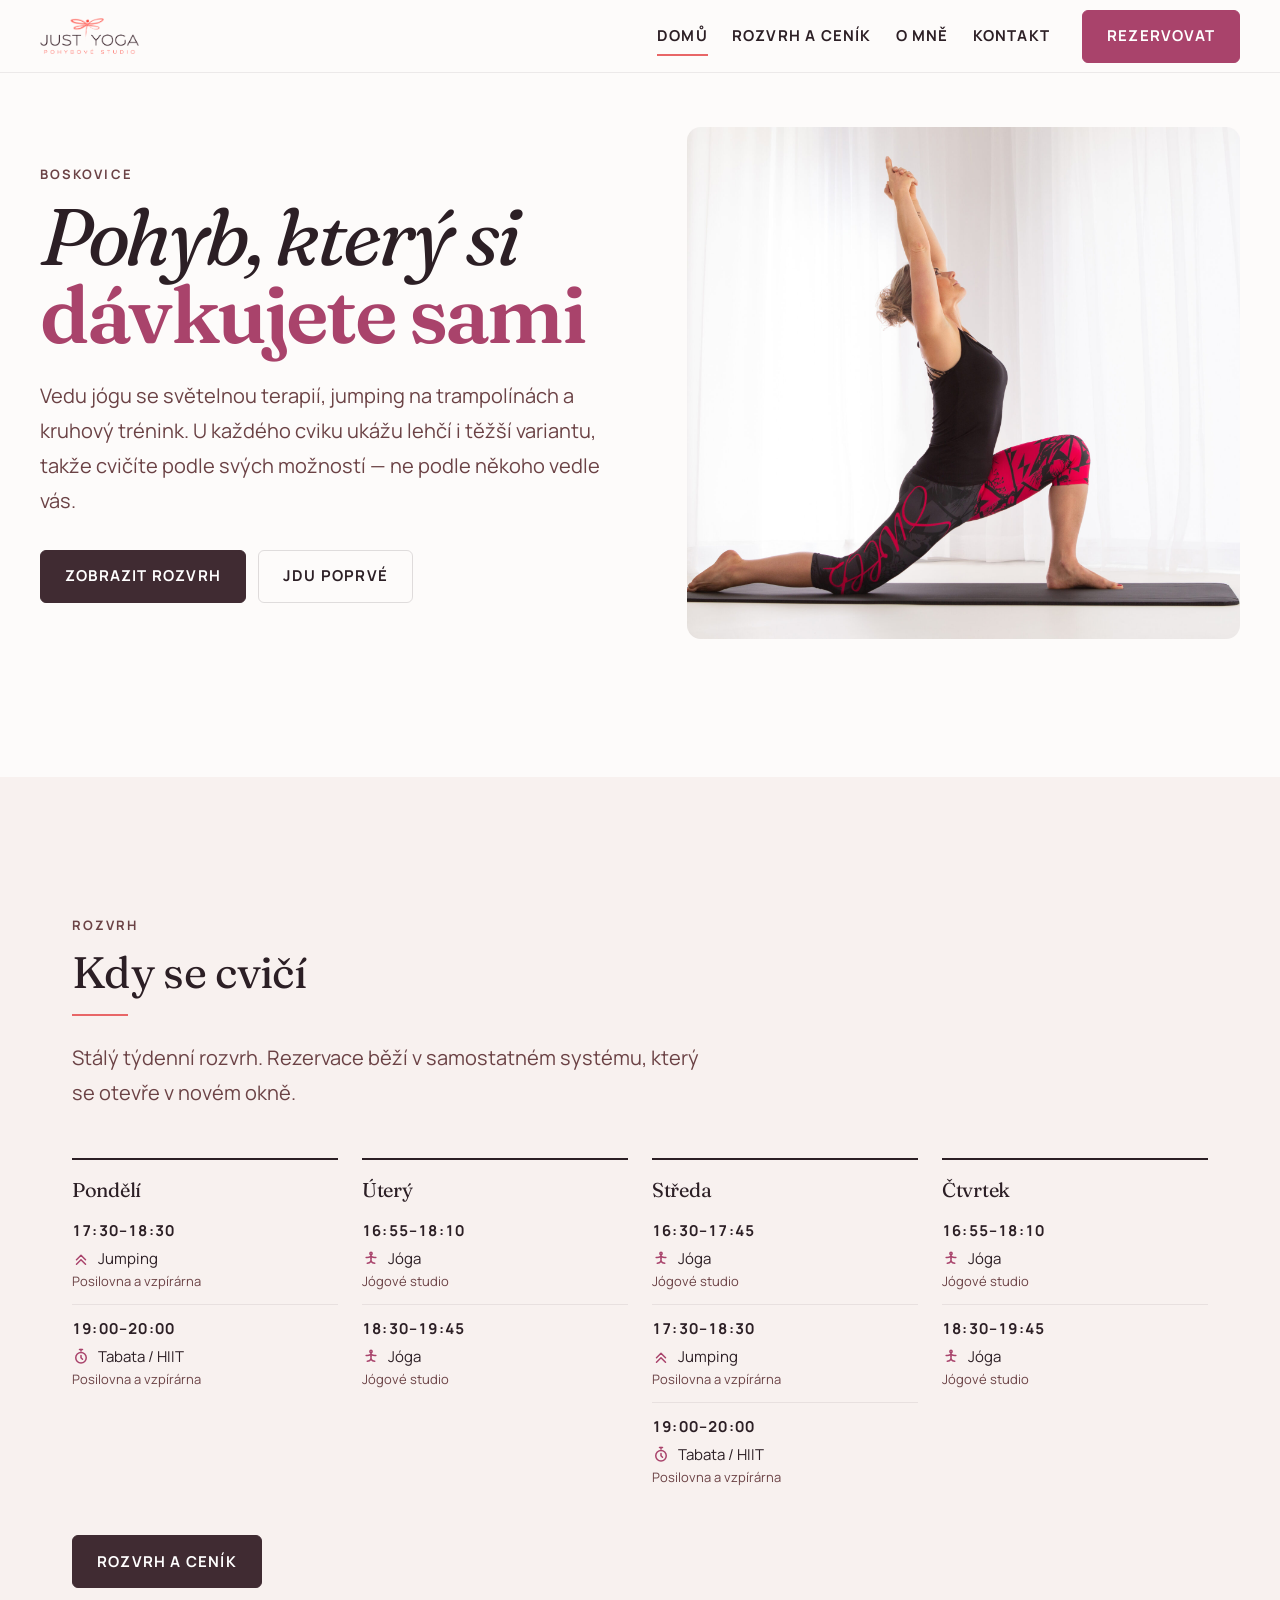
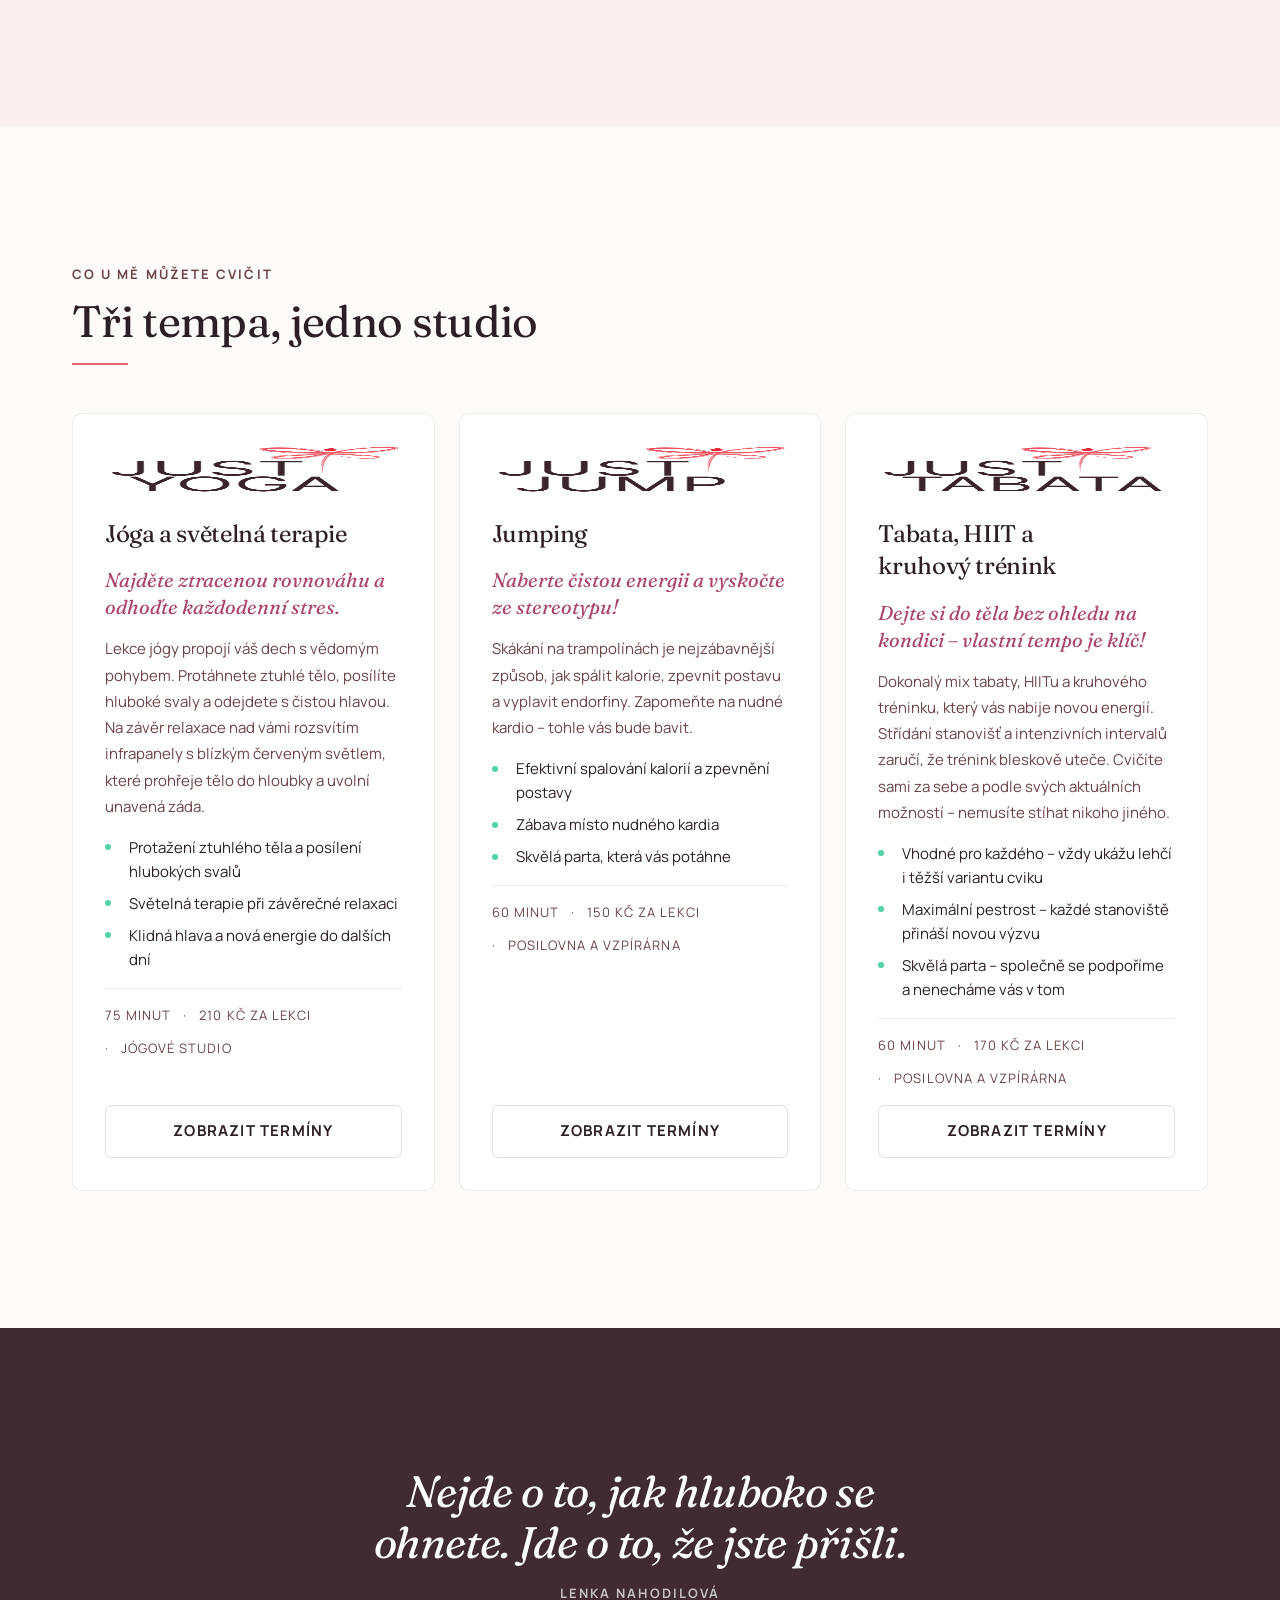
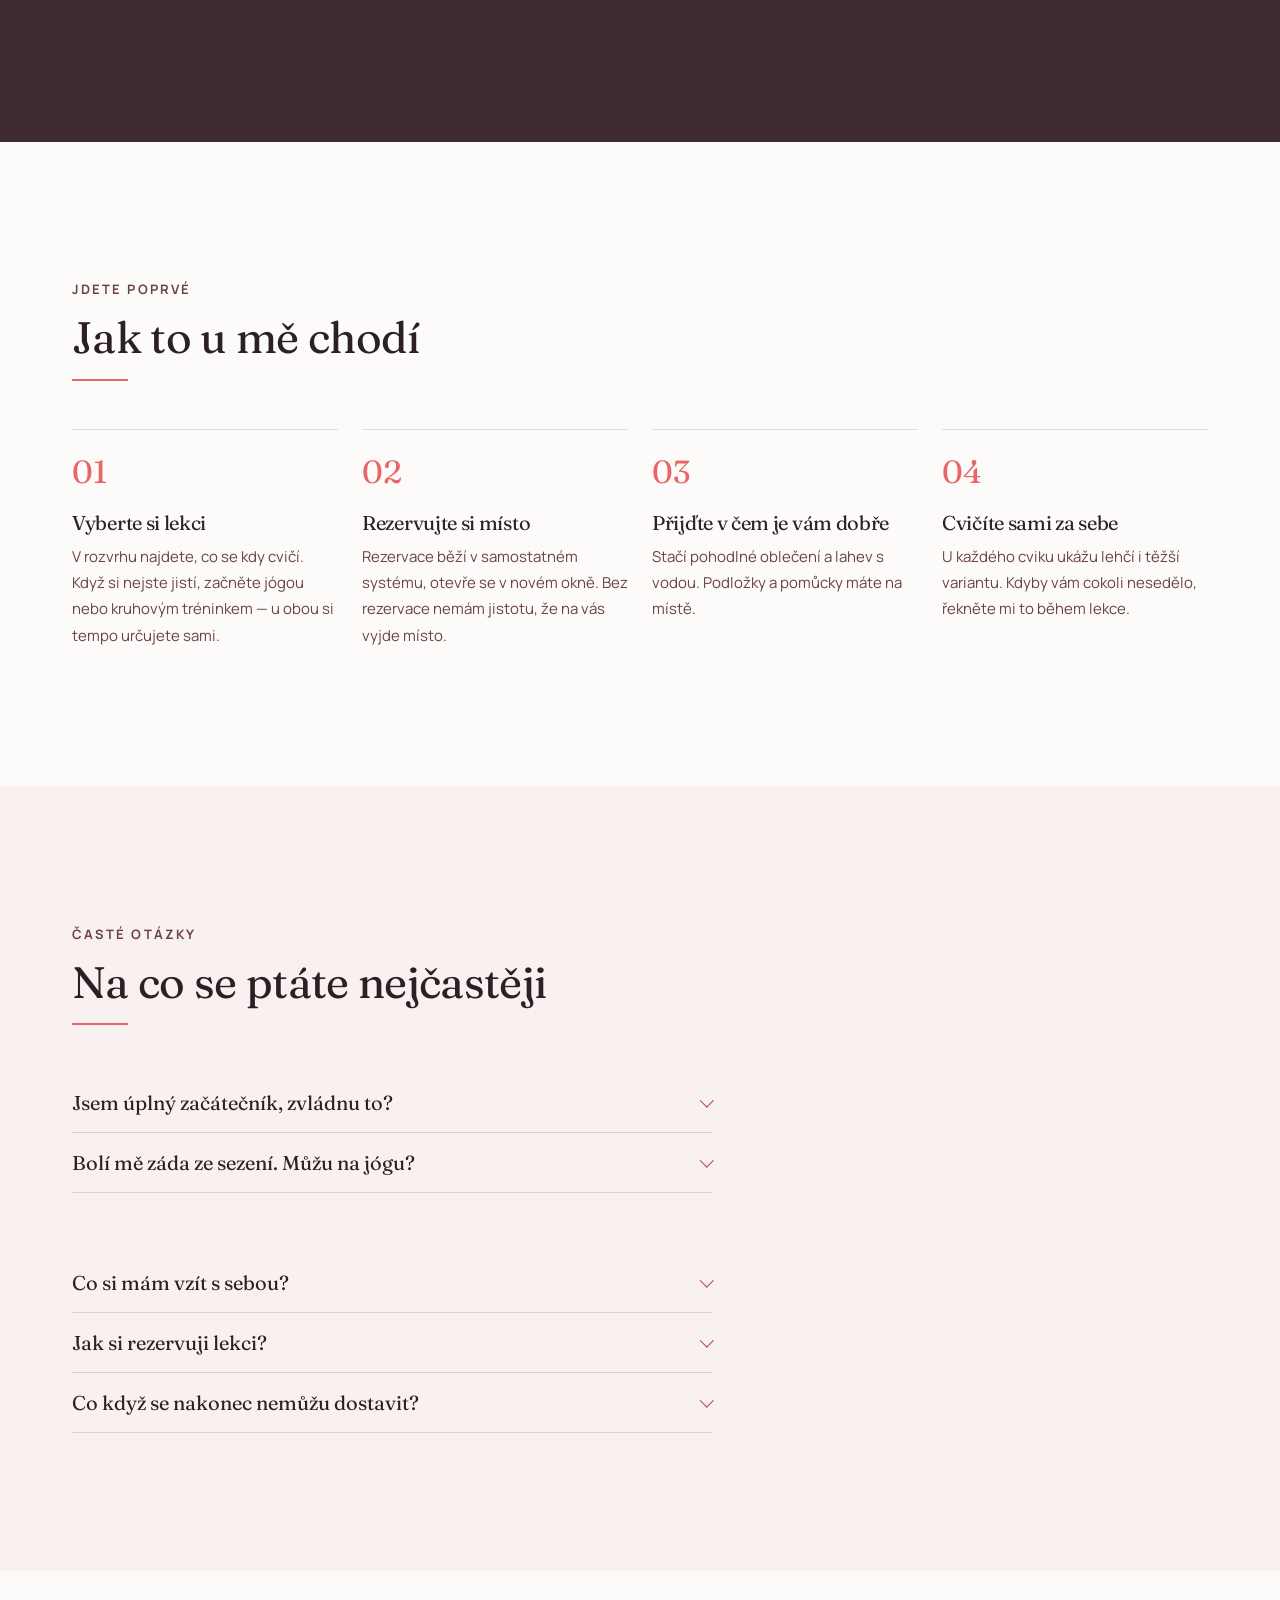
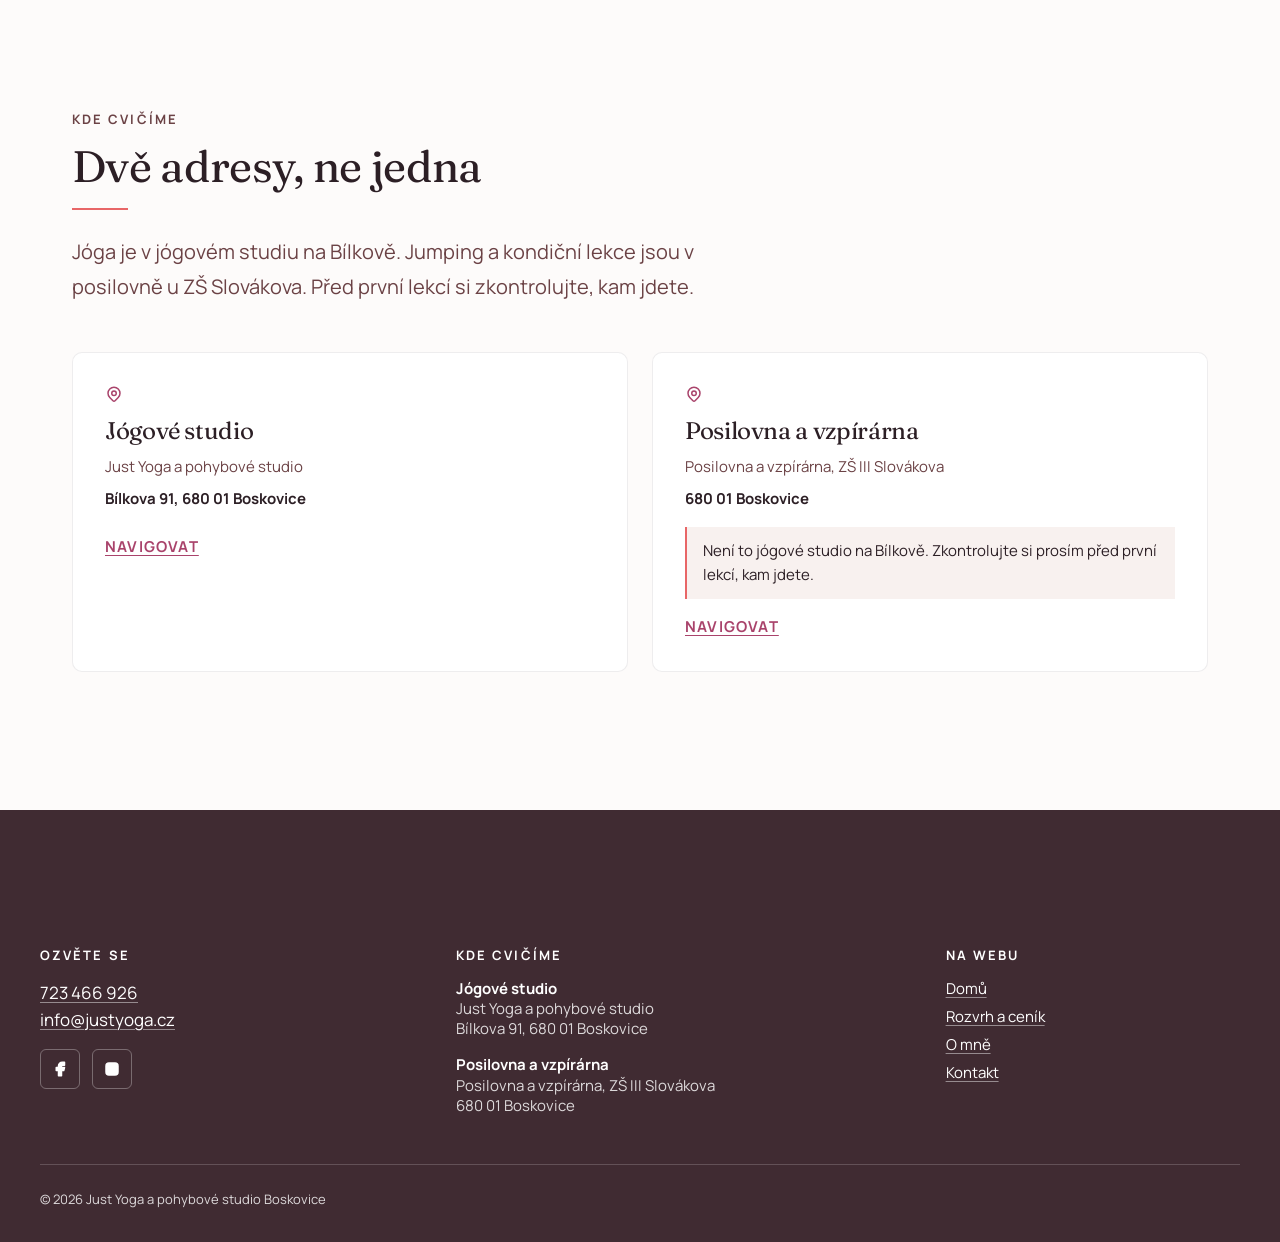
==== commit 91588d31: "Jeden levý okraj pro celý web a srovnané ceny v ceníku Sekce se střídavě vykreslovaly v .shell a .sh" ====
--- a/index.html
+++ b/index.html
@@ -143,7 +143,7 @@
 
       <!-- FAQ ------------------------------------------------------- -->
       <section class="section band--alt" aria-labelledby="faq-title">
-        <div class="shell shell--narrow">
+        <div class="shell">
           <header class="section__head" data-reveal>
             <span class="eyebrow">Časté otázky</span>
             <h2 id="faq-title">Na co se ptáte nejčastěji</h2>
--- a/css/layout.css
+++ b/css/layout.css
@@ -495,6 +495,14 @@
 
 /* ==== FAQ ============================================================ */
 
+/* Capped here rather than by putting the section in a narrower container:
+   a narrower centred container would shift this block's left edge inwards
+   and the page would gain a second, ragged left margin. One left edge for
+   the whole site, measures set on the blocks themselves. */
+.faq {
+  max-width: var(--measure);
+}
+
 .faq__item {
   border-bottom: 1px solid var(--color-border);
 }
@@ -789,6 +797,7 @@
   list-style: none;
   display: grid;
   gap: var(--space-5);
+  max-width: var(--measure);
 }
 
 .booking__item {
@@ -845,8 +854,12 @@
   padding: var(--space-6);
 }
 
+/* Two lines' worth of room whether or not the name needs it, so the prices
+   line up across the row — "Tabata, HIIT a kruhový trénink" wraps and the
+   other two do not. */
 .pricing__name {
   margin: 0;
+  min-height: calc(2 * var(--leading-snug) * 1em);
   font-size: var(--text-xl);
 }
 
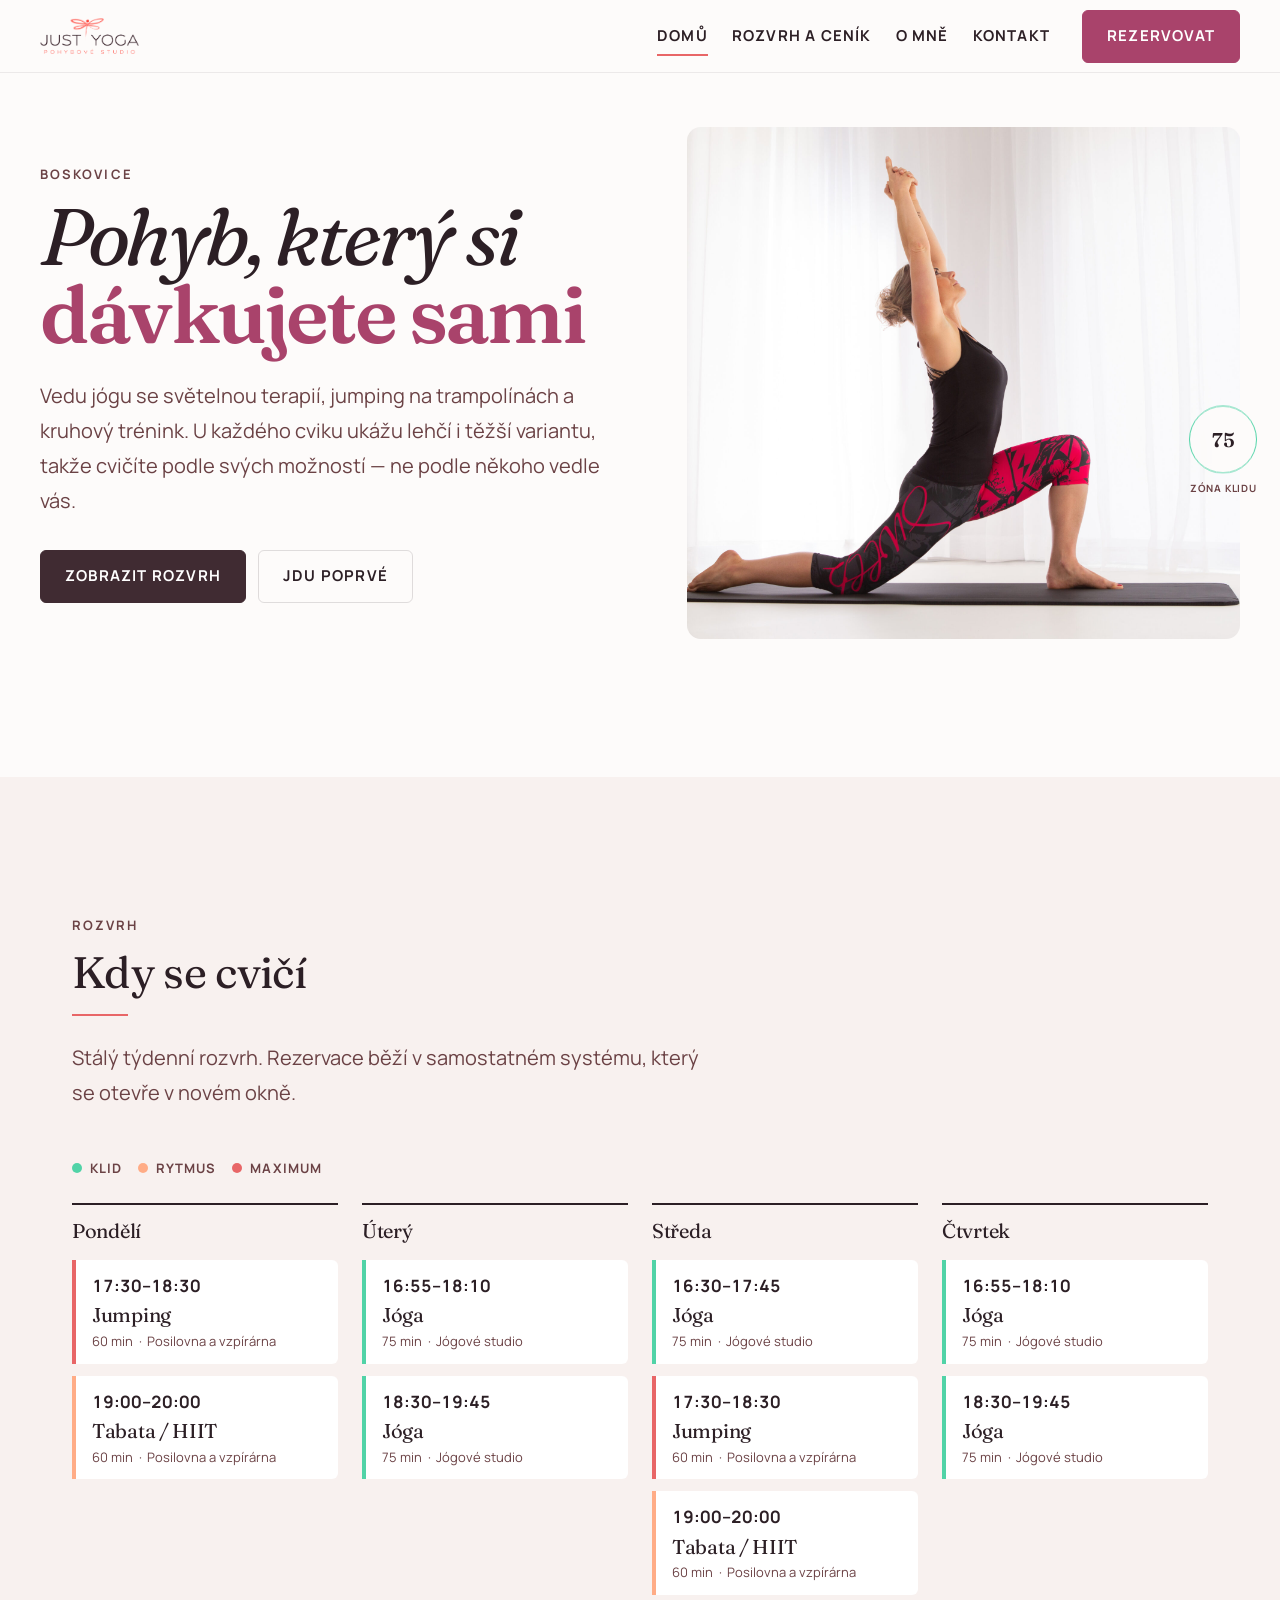
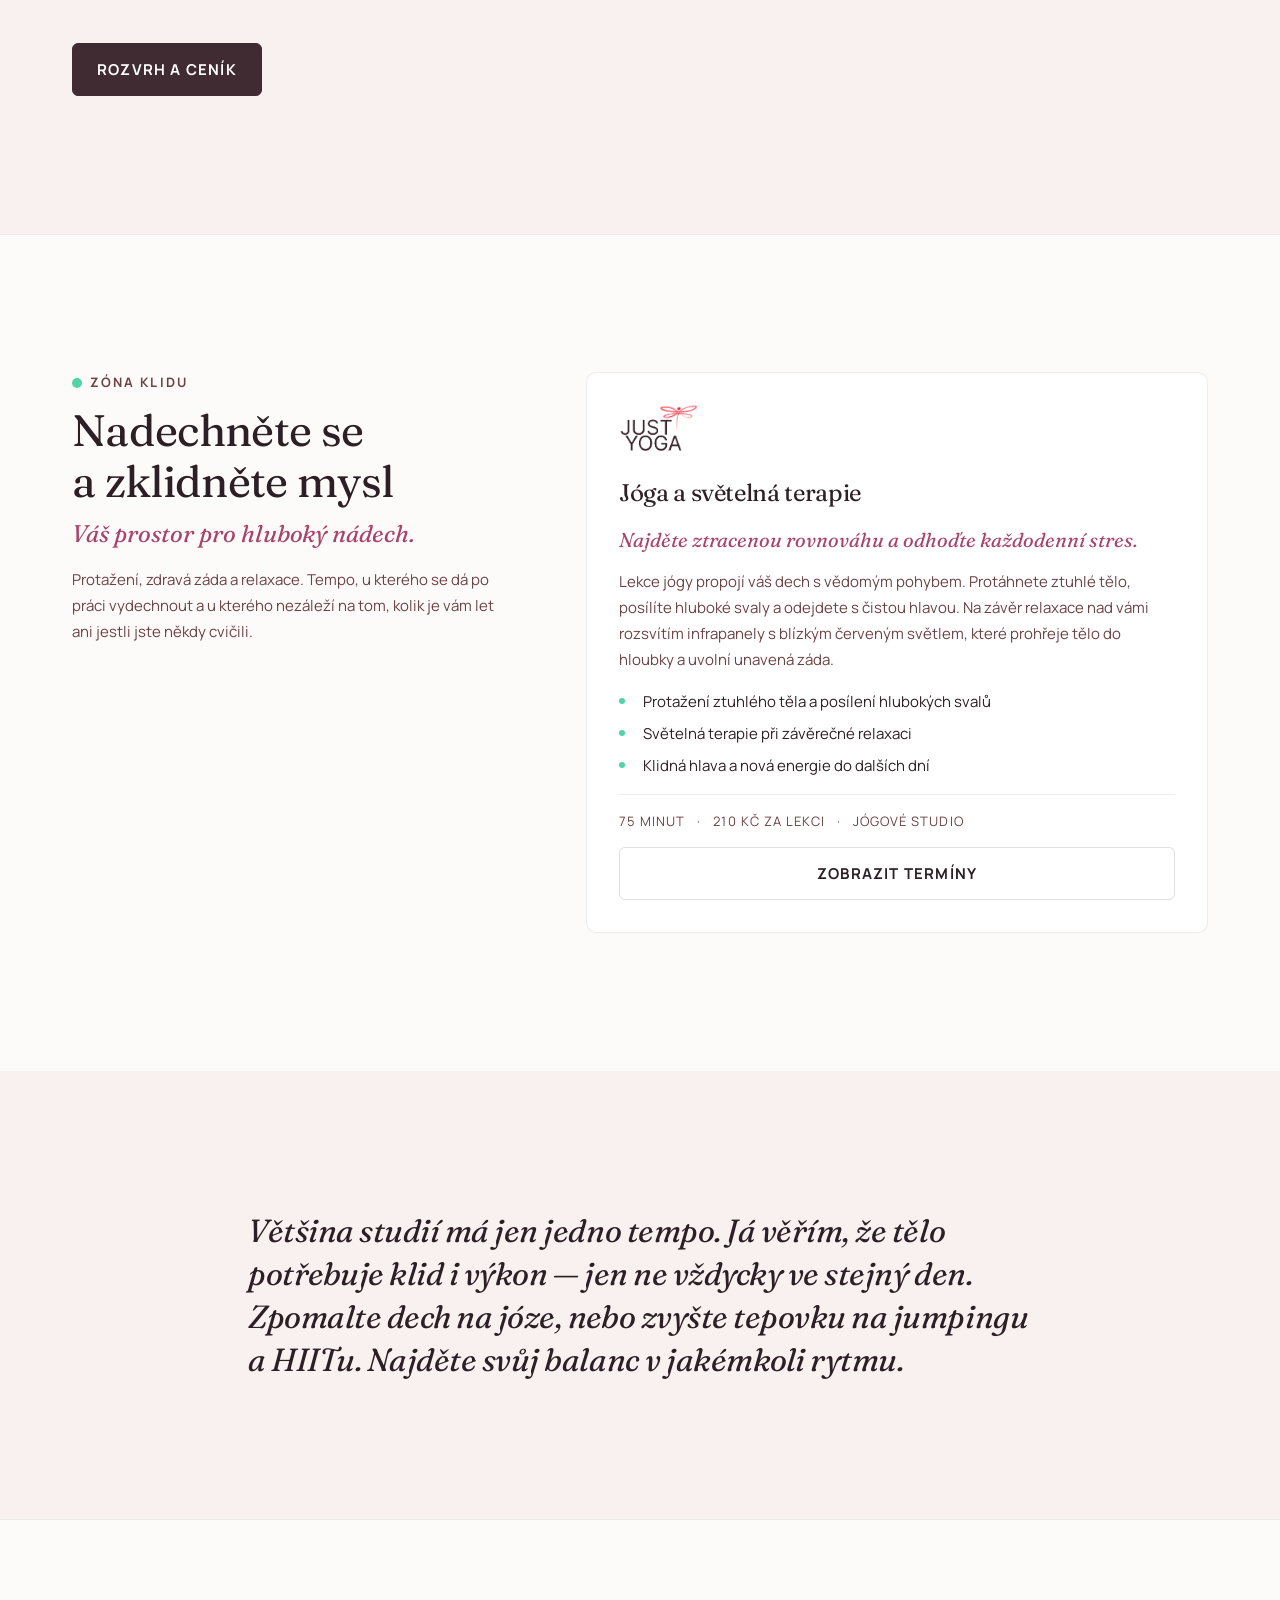
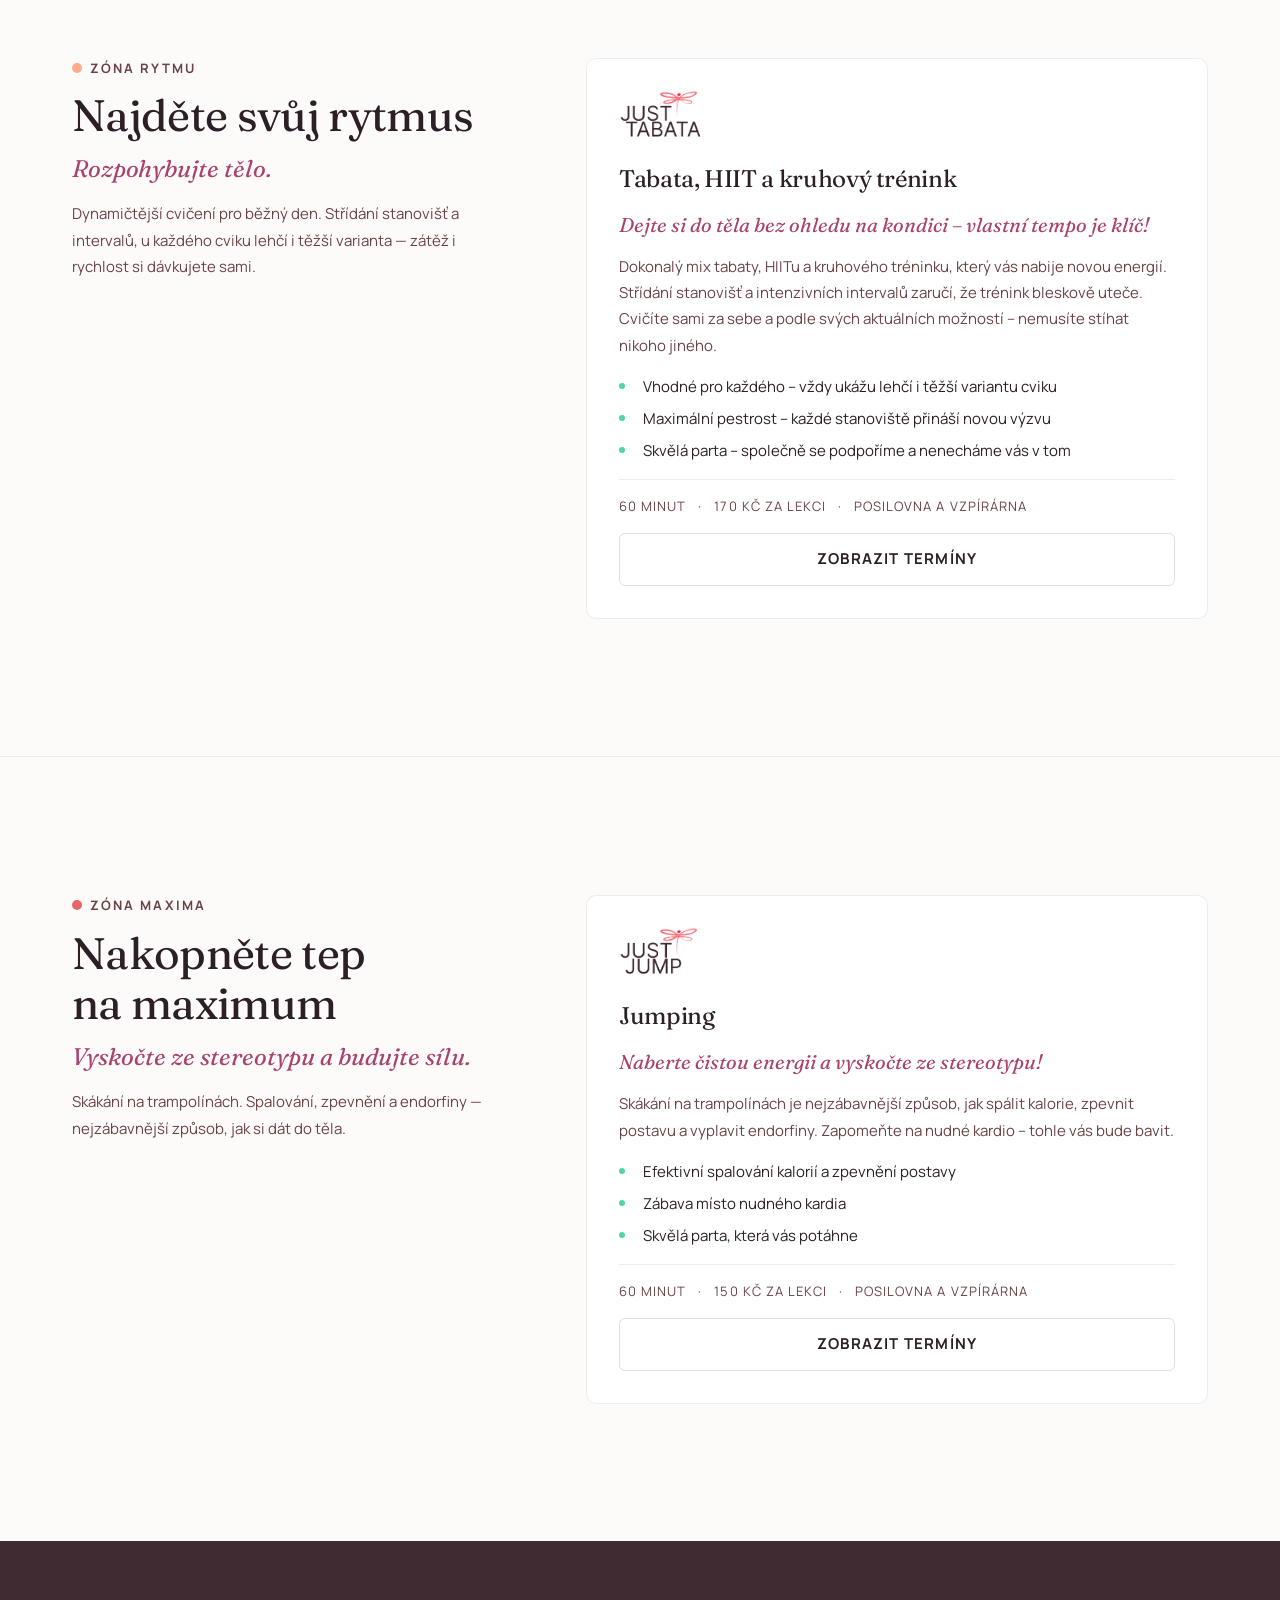
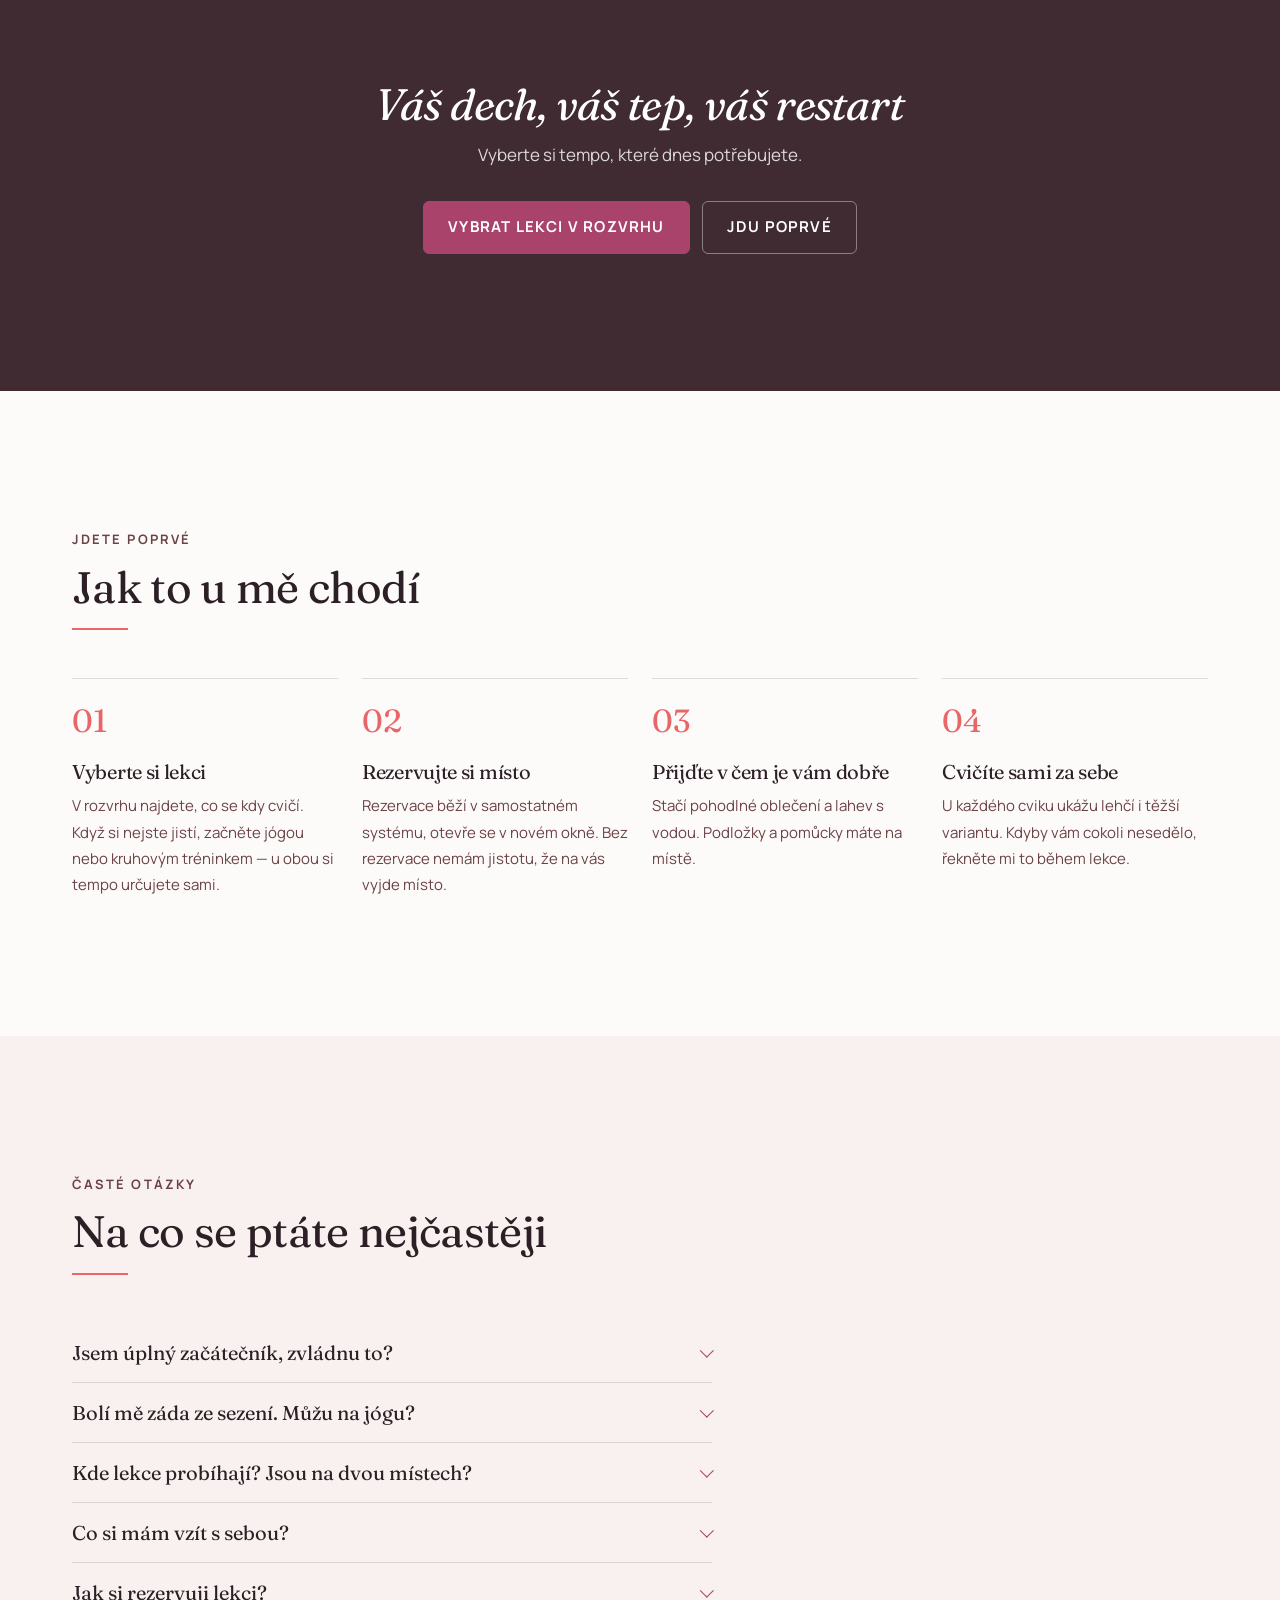
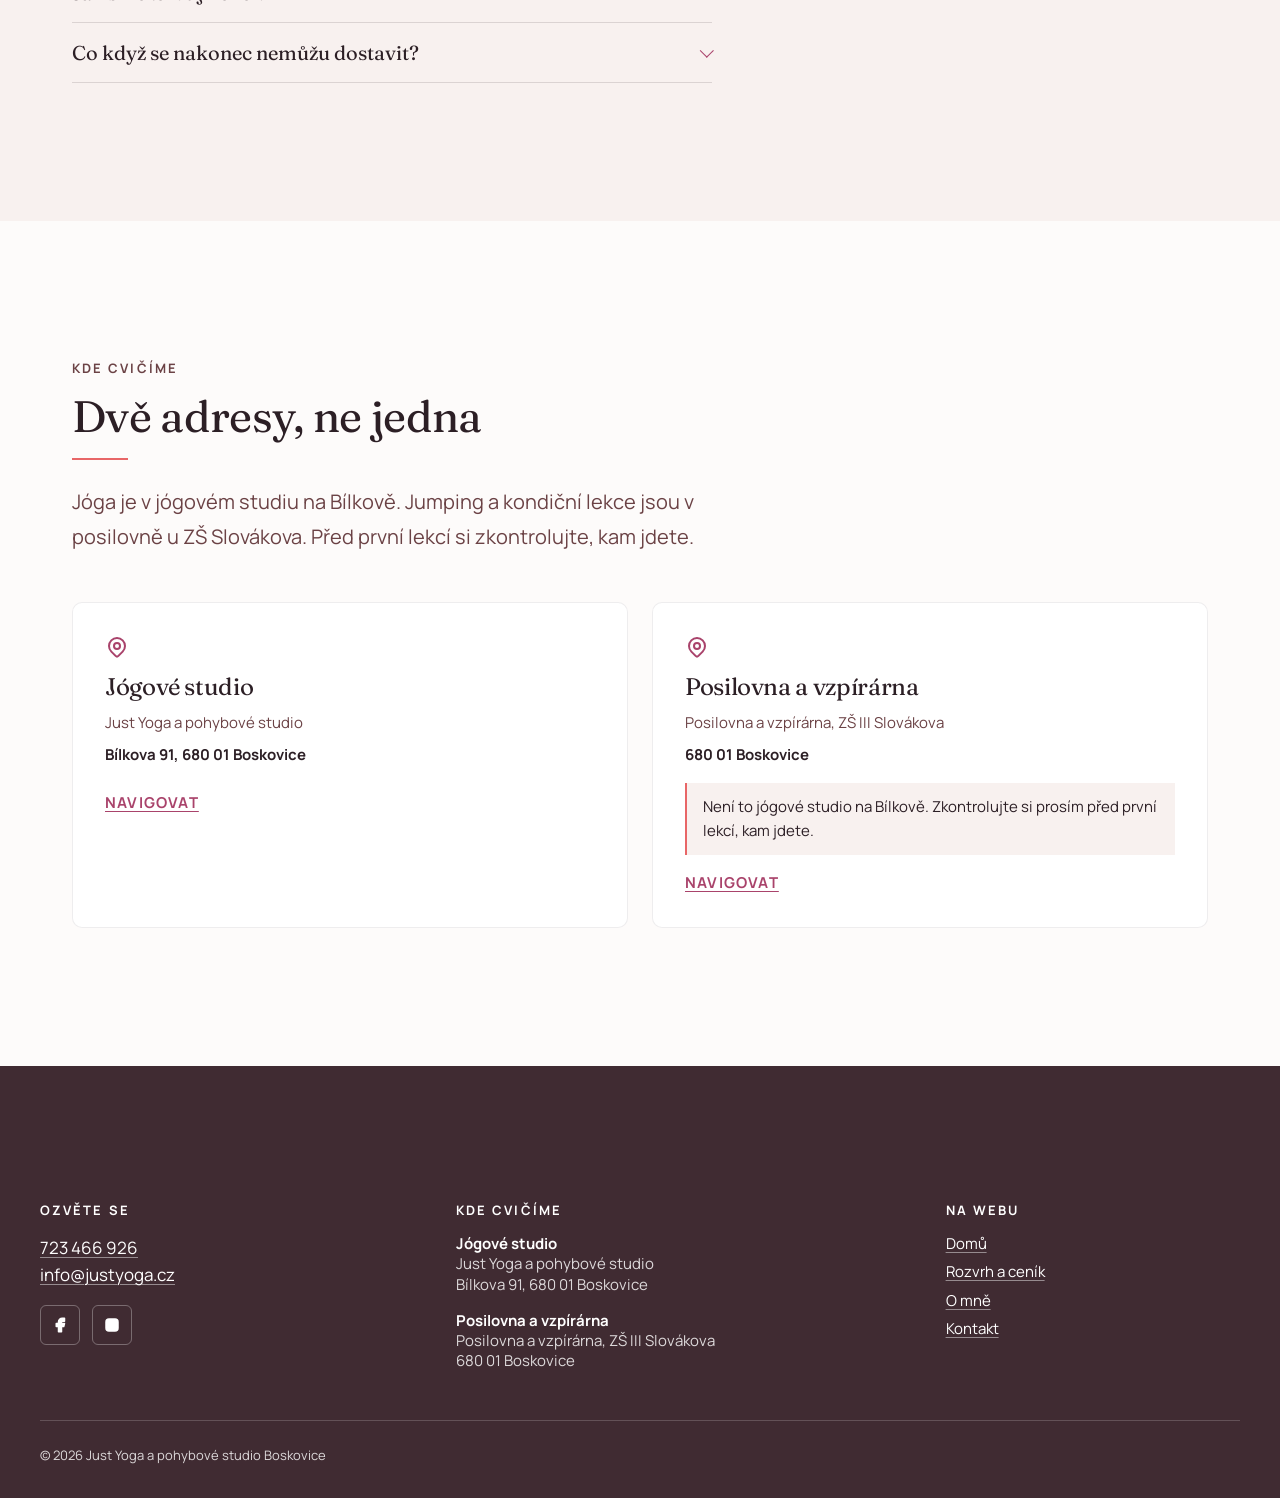
==== commit 6c331870: "Tepometr zpátky, čitelný rozvrh, oprava karet **Karty aktivit.** Loga byla roztažená z poměru 1,635 " ====
--- a/index.html
+++ b/index.html
@@ -97,6 +97,7 @@
             </p>
           </header>
 
+          <div data-week-legend></div>
           <div data-week></div>
 
           <p class="section__foot">
@@ -105,28 +106,23 @@
         </div>
       </section>
 
-      <!-- Aktivity -------------------------------------------------- -->
-      <section class="section" id="lekce" aria-labelledby="activities-title">
-        <div class="shell">
-          <header class="section__head" data-reveal>
-            <span class="eyebrow">Co u mě můžete cvičit</span>
-            <h2 id="activities-title">Tři tempa, jedno studio</h2>
-            <hr class="rule" />
-          </header>
+      <!-- Zóny -------------------------------------------------------
+           Nápad klientky: stránka stoupá od klidu k maximu a plovoucí
+           tepometr ukazuje, kde návštěvník právě je. Pořadí sekcí je
+           zároveň pořadí, ve kterém tepometr zrychluje, takže se sem
+           nesmí vsunout nic, co by ten oblouk přerušilo. -->
+      <div data-zone-calm></div>
 
-          <div data-activities></div>
-        </div>
+      <!-- „Most" — klientka ho chtěla přesně sem, do chvíle, kdy se
+           kolečko poprvé zrychlí, jako vysvětlení, proč se dalo do
+           pohybu. -->
+      <section class="section band--alt bridge" aria-label="Proč tři tempa">
+        <div data-bridge></div>
       </section>
 
-      <!-- Editorial ------------------------------------------------- -->
-      <section class="section band--dark editorial" aria-labelledby="editorial-title">
-        <div class="shell shell--narrow">
-          <h2 id="editorial-title" class="editorial__quote">
-            Nejde o to, jak hluboko se ohnete. Jde o to, že jste přišli.
-          </h2>
-          <p class="editorial__by">Lenka Nahodilová</p>
-        </div>
-      </section>
+      <div data-zone-move></div>
+      <div data-zone-burn></div>
+      <div data-zone-rest></div>
 
       <!-- Poprvé ---------------------------------------------------- -->
       <section class="section" id="poprve" aria-labelledby="first-title">
@@ -174,5 +170,9 @@
     </main>
 
     <div data-site-footer></div>
+
+    <!-- ⚠️ MUSÍ zůstat přímým potomkem <body>: position: fixed se zasekne
+         uvnitř předka s transform, filter nebo contain. -->
+    <div data-heart-rate-meter></div>
   </body>
 </html>
--- a/css/tokens.css
+++ b/css/tokens.css
@@ -50,6 +50,7 @@
   --color-berry: #a9436b;
   --color-mint: #51d3a7;
   --color-yellow: #ffd47d;
+  --color-peach: #ffac86;
   --color-plum: #402b32;
 
   /* === Functional roles ===
@@ -89,6 +90,22 @@
   --color-accent-hover: color-mix(in srgb, var(--color-berry), #000 16%);
 
   --color-focus: var(--color-berry);
+
+  /* === Intensity ===
+     The three lesson types, ordered by how hard the heart works. These are
+     the brandbook's "pops" doing the one job they are good at: marking.
+     They never fill a surface — they are a 4px rule on a schedule row, a
+     dot in a legend, and the color the heart-rate meter takes in that zone.
+     Ordered calm → rhythm → maximum, which is also the order the page
+     scrolls through, so the schedule legend and the meter agree.
+
+     Contrast on the page background (they mark, they never carry text):
+       mint  #51d3a7  1.81
+       peach #ffac86  1.94
+       coral #e86667  3.12 */
+  --color-zone-calm: var(--color-mint);
+  --color-zone-move: var(--color-peach);
+  --color-zone-burn: var(--color-coral);
 
   /* === Typography ===
      Fraunces is the display face: a variable serif with a soft, slightly
--- a/css/layout.css
+++ b/css/layout.css
@@ -259,22 +259,75 @@
   margin-bottom: 0;
 }
 
-/* ==== Week =========================================================== */
+/* ==== Week ===========================================================
+   Readability was the complaint: the old rows put the time, the name and
+   the venue in three near-identical sizes and repeated the venue in tiny
+   muted type under every single lesson, so nine lessons read as a wall.
+
+   Now each row is one block with a clear hierarchy — time large and
+   tabular, name in the display face, everything else demoted to one meta
+   line — and a 4px rule down the left in the zone's colour, so "where are
+   the calm lessons" is answerable without reading a word. */
+
+.legend {
+  list-style: none;
+  display: flex;
+  flex-wrap: wrap;
+  gap: var(--space-4);
+  margin-bottom: var(--space-5);
+  font-size: var(--text-xs);
+  font-weight: 700;
+  letter-spacing: var(--tracking-wide);
+  text-transform: uppercase;
+  color: var(--color-text-muted);
+}
+
+.legend__item {
+  display: flex;
+  align-items: center;
+  gap: var(--space-2);
+}
+
+.legend__dot {
+  width: 0.625rem;
+  height: 0.625rem;
+  border-radius: 50%;
+  background: var(--zone-color, var(--color-border));
+}
+
+/* One place maps a zone id to its colour; the schedule rule, the legend
+   dot, the zone band and the meter all read it from here. */
+[data-zone="calm"] {
+  --zone-color: var(--color-zone-calm);
+}
+
+[data-zone="move"] {
+  --zone-color: var(--color-zone-move);
+}
+
+[data-zone="burn"] {
+  --zone-color: var(--color-zone-burn);
+}
+
+[data-zone="rest"] {
+  --zone-color: var(--color-berry);
+}
 
 .week {
   list-style: none;
   display: grid;
-  gap: var(--space-5);
+  gap: var(--space-6);
 }
 
 @media (min-width: 768px) {
   .week {
     grid-template-columns: repeat(4, 1fr);
+    gap: var(--space-5);
   }
 }
 
 .week__day {
-  padding-top: var(--space-4);
+  padding-top: var(--space-3);
   border-top: 2px solid var(--color-text);
 }
 
@@ -289,45 +342,37 @@
   gap: var(--space-3);
 }
 
-.week__lesson {
-  display: grid;
-  gap: var(--space-1);
-  padding-bottom: var(--space-3);
-  border-bottom: 1px solid var(--color-hairline);
-}
-
-.week__lesson:last-child {
-  border-bottom: 0;
-  padding-bottom: 0;
-}
-
-/* Tabular figures keep the times in a column that lines up; proportional
+.lesson {
+  display: grid;
+  gap: 0.15rem;
+  padding: var(--space-3) var(--space-4);
+  border-left: 4px solid var(--zone-color, var(--color-border));
+  border-radius: 0 var(--radius-md) var(--radius-md) 0;
+  background: var(--color-surface);
+}
+
+/* Tabular figures so the times line up down the column; proportional
    digits make a schedule look hand-typed. */
-.week__time {
-  font-size: var(--text-sm);
+.lesson__time {
+  font-size: var(--text-base);
   font-weight: 700;
   font-variant-numeric: tabular-nums;
-  letter-spacing: var(--tracking-wide);
-}
-
-.week__name {
+  letter-spacing: var(--tracking-normal);
+}
+
+.lesson__name {
+  font-family: var(--font-display);
+  font-size: var(--text-lg);
+  line-height: var(--leading-snug);
+  letter-spacing: var(--tracking-tight);
+}
+
+.lesson__meta {
   display: flex;
-  align-items: center;
-  gap: var(--space-2);
-  font-size: var(--text-sm);
-}
-
-.week__icon svg,
-.venue__icon svg {
-  width: 1.125rem;
-  height: 1.125rem;
-  stroke: var(--color-accent);
-  fill: none;
-}
-
-.week__venue {
-  display: block;
+  flex-wrap: wrap;
+  gap: 0.35rem;
   font-size: var(--text-xs);
+  color: var(--color-text-muted);
 }
 
 /* ==== Activities ===================================================== */
@@ -337,22 +382,39 @@
   gap: var(--space-5);
 }
 
+/* Subgrid, so every row inside the three cards lines up: logos on one
+   baseline, names on one baseline, prices on one baseline. Without it each
+   card stacks its own content and the row reads as three unrelated boxes —
+   the taglines alone differ by 79px. The card is a 7-row track (logo, name,
+   headline, tagline, benefits, meta, cta) that inherits the parent's rows. */
 @media (min-width: 768px) {
   .activities {
     grid-template-columns: repeat(3, 1fr);
+    grid-template-rows: repeat(7, auto);
+  }
+
+  .activity {
+    grid-row: span 7;
+    grid-template-rows: subgrid;
   }
 }
 
 .activity {
-  display: flex;
-  flex-direction: column;
+  display: grid;
   gap: var(--space-4);
+  align-content: start;
   padding: var(--space-6);
 }
 
+/* align-self, not width:auto. In a column flex/grid the cross axis is
+   horizontal, so the default stretch blew the logo out to the full card
+   width against its fixed height — measured ratio 6.18 against a natural
+   1.635, i.e. stretched to nearly four times its width. */
 .activity__logo {
   height: 3rem;
   width: auto;
+  align-self: start;
+  justify-self: start;
   margin-bottom: var(--space-2);
 }
 
@@ -571,6 +633,16 @@
   margin-bottom: var(--space-3);
 }
 
+/* Inline SVGs carry no intrinsic size, so without this they render at the
+   viewport-relative default — the pins came out roughly 300px tall. Every
+   icon insertion point needs its own sizing rule. */
+.venue__icon svg {
+  width: 1.5rem;
+  height: 1.5rem;
+  stroke: var(--color-accent);
+  fill: none;
+}
+
 .venue__label {
   margin-bottom: var(--space-2);
   font-size: var(--text-xl);
@@ -989,3 +1061,240 @@
   background: var(--color-bg-alt);
   font-size: var(--text-sm);
 }
+
+/* ==== Zones ==========================================================
+   Three bands the page climbs through. The zone's colour appears only as
+   a dot beside the eyebrow and as a hairline at the top of the band — the
+   band itself stays on the page palette. Filling three sections with three
+   different pastels is exactly what made the previous build read as a
+   colouring book; the colour's job here is to agree with the meter, not to
+   paint the room. */
+
+.zone {
+  border-top: 1px solid var(--color-hairline);
+}
+
+.zone__inner {
+  display: grid;
+  gap: clamp(2rem, 1rem + 3vw, 3.5rem);
+}
+
+@media (min-width: 768px) {
+  .zone__inner {
+    grid-template-columns: 0.85fr 1.15fr;
+    align-items: start;
+  }
+}
+
+.zone__head {
+  position: sticky;
+  top: 7rem;
+}
+
+@media (width < 768px) {
+  .zone__head {
+    position: static;
+  }
+}
+
+.zone__eyebrow {
+  display: flex;
+  align-items: center;
+  gap: var(--space-2);
+}
+
+.zone__dot {
+  width: 0.625rem;
+  height: 0.625rem;
+  border-radius: 50%;
+  background: var(--zone-color);
+}
+
+.zone__heading {
+  margin-bottom: var(--space-3);
+}
+
+.zone__slogan {
+  margin-bottom: var(--space-4);
+  font-family: var(--font-display);
+  font-style: italic;
+  font-size: var(--text-xl);
+  line-height: var(--leading-snug);
+  color: var(--color-accent);
+}
+
+.zone__text {
+  max-width: var(--measure-narrow);
+  font-size: var(--text-sm);
+  line-height: var(--leading-relaxed);
+}
+
+.zone__cards {
+  display: grid;
+  gap: var(--space-5);
+}
+
+/* ==== Bridge =========================================================
+   The client's explanation of why the meter started moving. It is one
+   paragraph and it is set like a pull quote, because that is its job on
+   the page — to be read, not skimmed past. */
+
+.bridge__text {
+  margin: 0;
+  font-family: var(--font-display);
+  font-size: var(--text-2xl);
+  font-style: italic;
+  line-height: var(--leading-snug);
+  letter-spacing: var(--tracking-tight);
+  text-wrap: pretty;
+}
+
+/* ==== Rest zone (closing CTA) ======================================== */
+
+.zone--rest {
+  border-top: 0;
+  text-align: center;
+}
+
+.zone__rest-heading {
+  margin-bottom: var(--space-3);
+  font-size: var(--text-3xl);
+  font-style: italic;
+  font-weight: 400;
+}
+
+.zone__rest-text {
+  margin-bottom: var(--space-6);
+  color: color-mix(in srgb, var(--color-text-inverse) 82%, transparent);
+}
+
+.zone__rest-actions {
+  display: flex;
+  flex-wrap: wrap;
+  gap: var(--space-3);
+  justify-content: center;
+}
+
+/* ==== Heart rate meter ===============================================
+   Fixed to the right edge, small, and quiet. The client asked for a circle
+   that pulses faster and changes colour as the page descends; the version
+   that fits this design is one thin ring, not a filled blob — a filled
+   circle at 170bpm in coral is a warning light, a ring reading its own
+   number is an instrument.
+
+   The pulse is a CSS animation whose duration is derived from the bpm the
+   script writes, so nothing is drawn per frame and scrolling stays cheap. */
+
+.hrm {
+  position: fixed;
+  right: clamp(0.75rem, 0.3rem + 1.4vw, 1.75rem);
+  top: 50%;
+  translate: 0 -50%;
+  z-index: var(--z-sticky);
+  display: grid;
+  justify-items: center;
+  gap: var(--space-2);
+  margin: 0;
+  pointer-events: none;
+}
+
+.hrm__dial {
+  position: relative;
+  display: grid;
+  place-items: center;
+  width: 4.25rem;
+  height: 4.25rem;
+}
+
+/* Two rings: a static one that holds the shape and keeps the number
+   legible, and one that pulses. Animating the static one would make the
+   number wobble. */
+.hrm__dial::before {
+  content: "";
+  position: absolute;
+  inset: 0;
+  border: 1.5px solid var(--zone-color, var(--color-zone-calm));
+  border-radius: 50%;
+  background: color-mix(in srgb, var(--color-bg) 85%, transparent);
+  backdrop-filter: blur(6px);
+  transition: border-color var(--transition-slow);
+}
+
+.hrm__ring {
+  position: absolute;
+  inset: 0;
+  border: 1.5px solid var(--zone-color, var(--color-zone-calm));
+  border-radius: 50%;
+  opacity: 0;
+  animation: hrm-beat calc(60s / var(--hrm-bpm, 75)) var(--ease-out) infinite;
+  transition: border-color var(--transition-slow);
+}
+
+@keyframes hrm-beat {
+  0% {
+    scale: 1;
+    opacity: 0.55;
+  }
+  70% {
+    scale: 1.45;
+    opacity: 0;
+  }
+  100% {
+    scale: 1.45;
+    opacity: 0;
+  }
+}
+
+.hrm__value {
+  position: relative;
+  font-family: var(--font-display);
+  font-size: var(--text-lg);
+  font-weight: 600;
+  font-variant-numeric: tabular-nums;
+  line-height: 1;
+  color: var(--color-text);
+}
+
+.hrm__label {
+  margin: 0;
+  max-width: 5.5rem;
+  font-size: 0.625rem;
+  font-weight: 700;
+  letter-spacing: var(--tracking-wide);
+  line-height: 1.3;
+  text-align: center;
+  text-transform: uppercase;
+  color: var(--color-text-muted);
+}
+
+/* Reduced motion: the meter still reports the zone and the number, it just
+   stops beating. Removing it entirely would take away information. */
+@media (prefers-reduced-motion: reduce) {
+  .hrm__ring {
+    animation: none;
+    opacity: 0.35;
+  }
+}
+
+/* On a phone the ring would sit on top of the content it is describing, so
+   it drops to the bottom corner and shrinks. */
+@media (width < 768px) {
+  .hrm {
+    top: auto;
+    bottom: var(--space-4);
+    translate: 0;
+  }
+
+  .hrm__dial {
+    width: 3.25rem;
+    height: 3.25rem;
+  }
+
+  .hrm__value {
+    font-size: var(--text-sm);
+  }
+
+  .hrm__label {
+    display: none;
+  }
+}
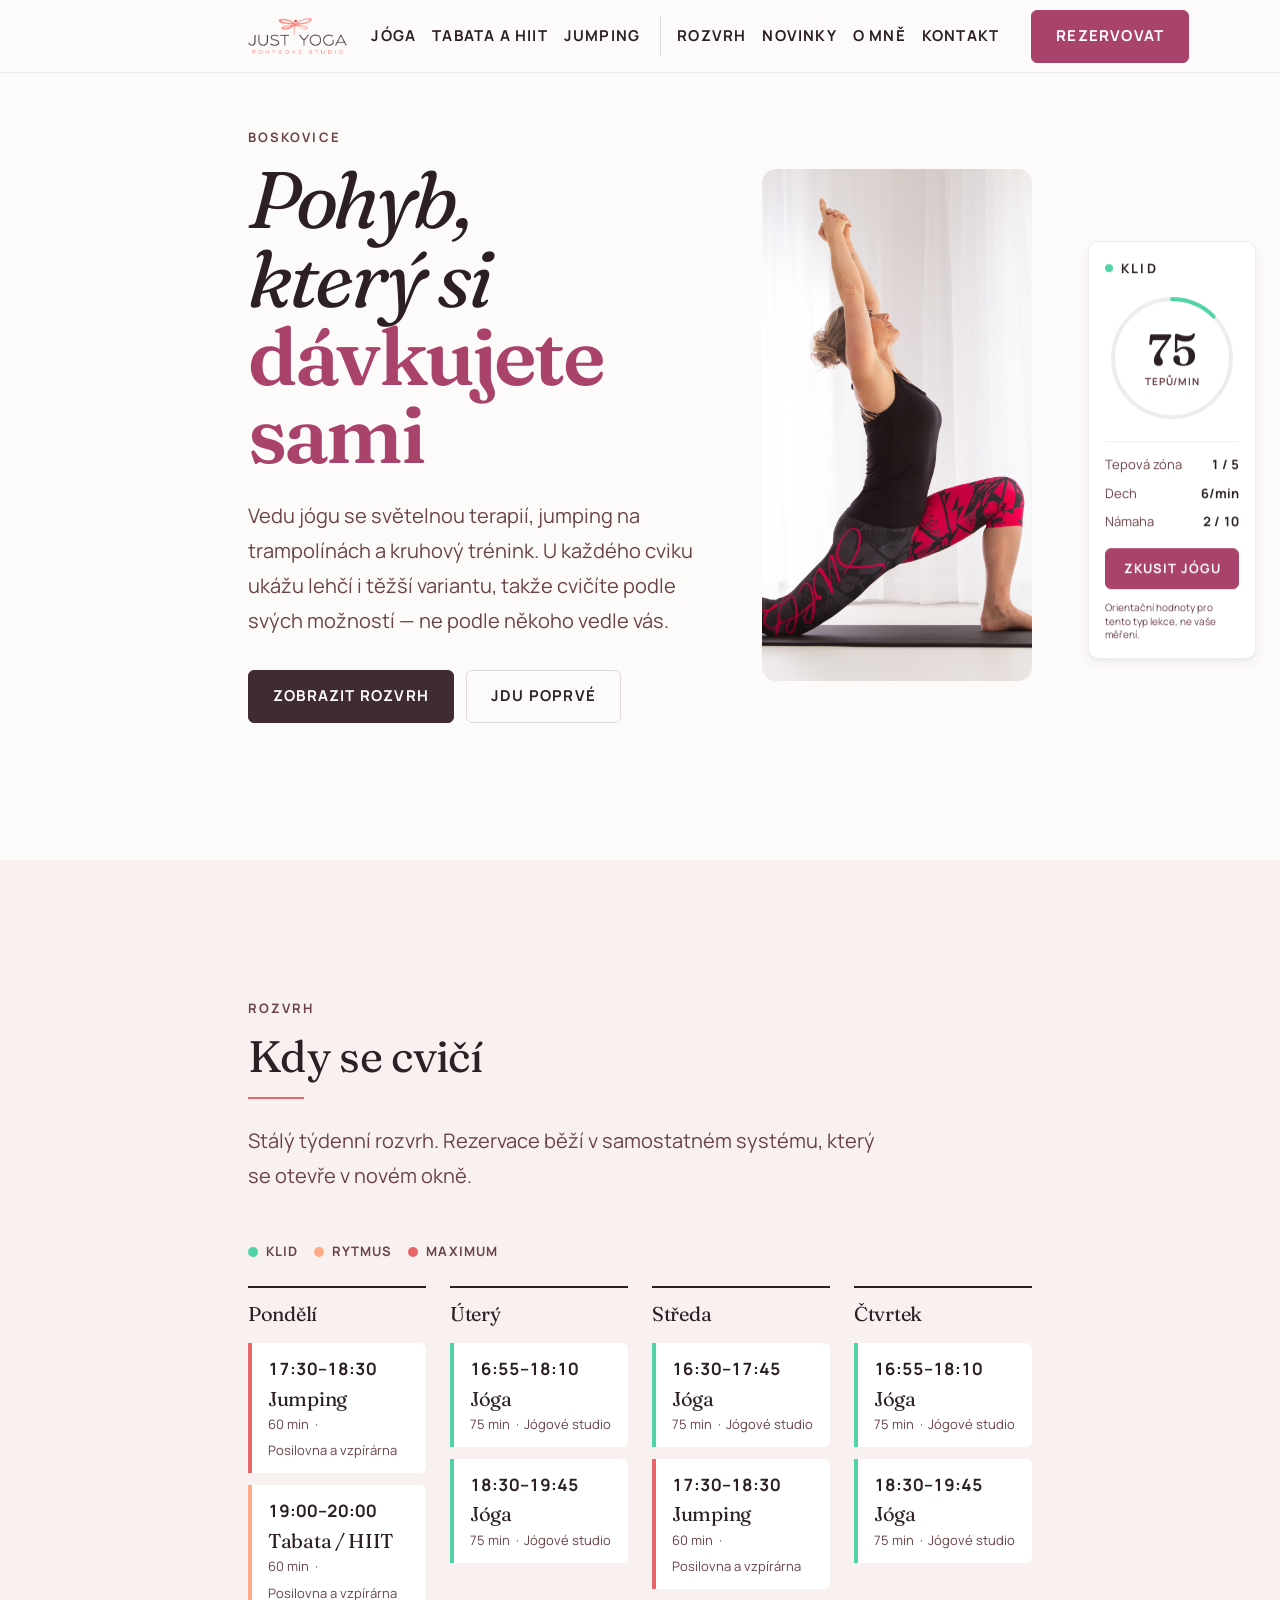
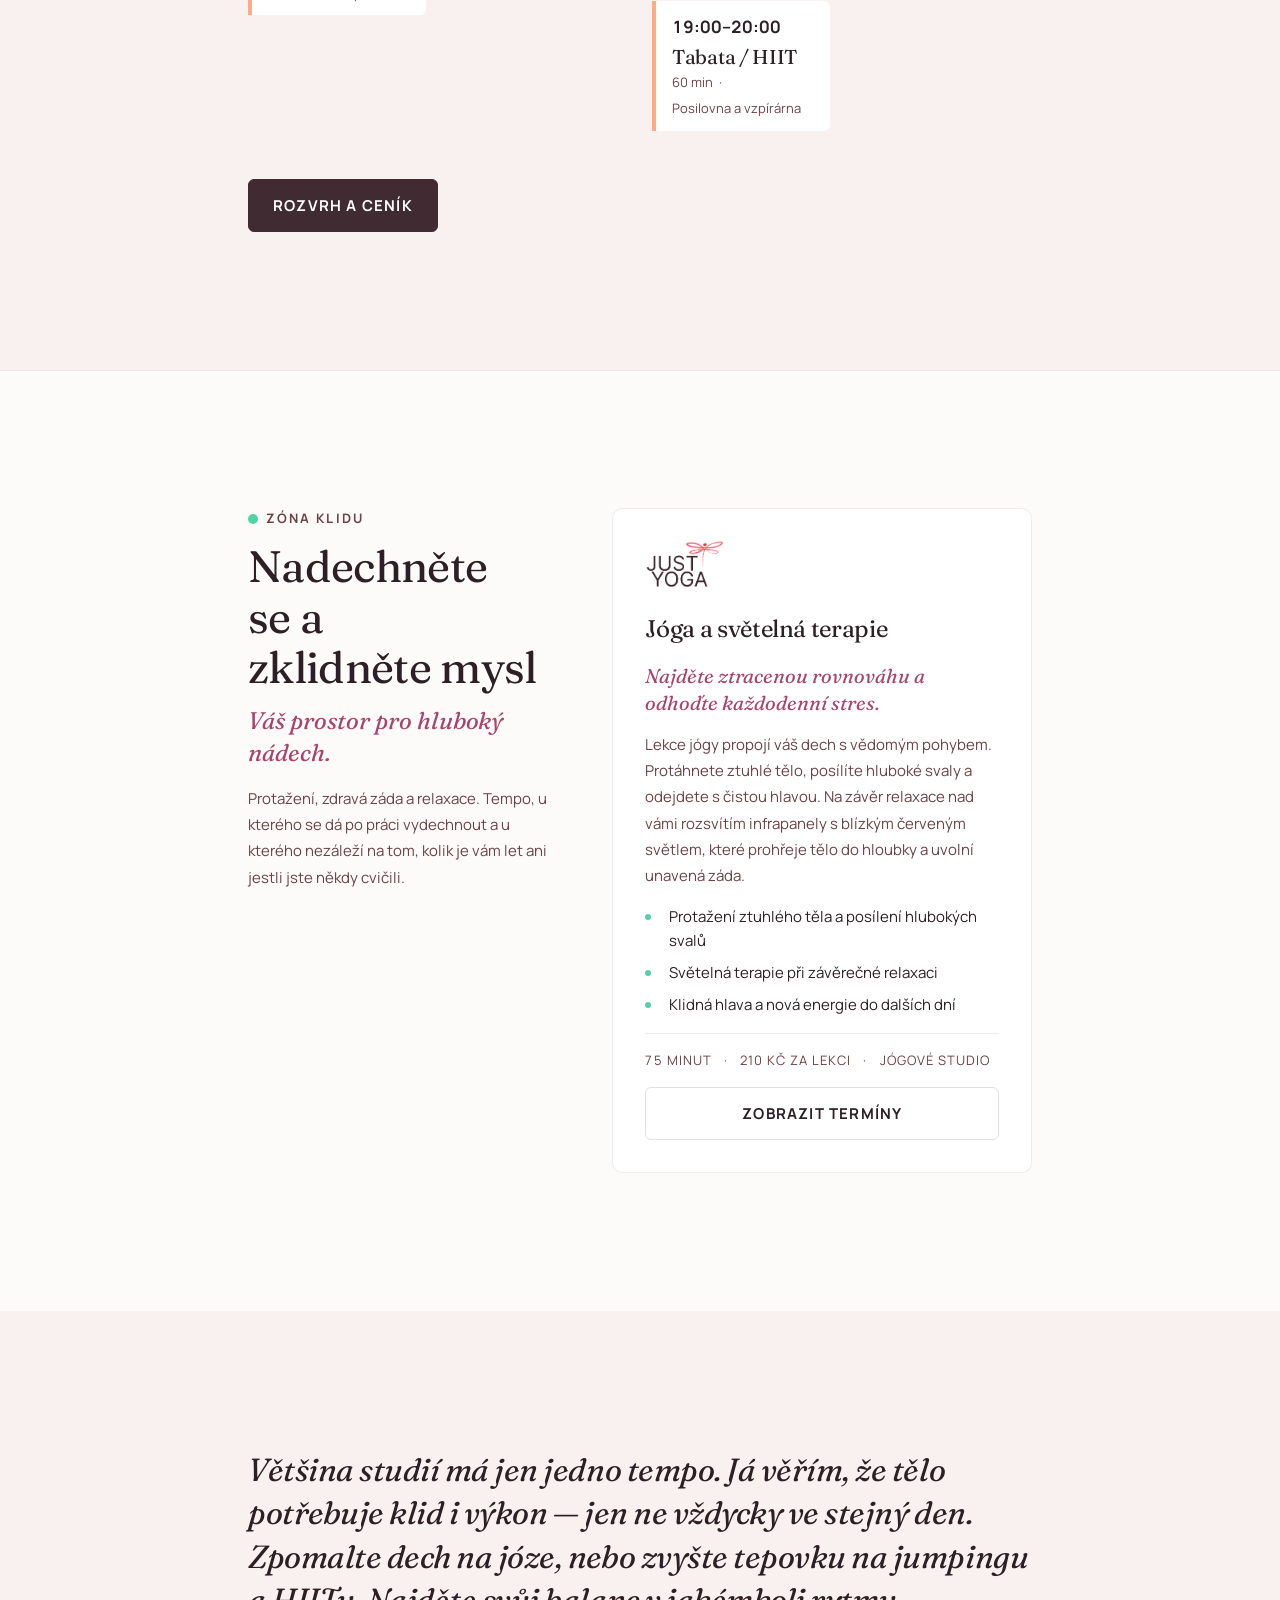
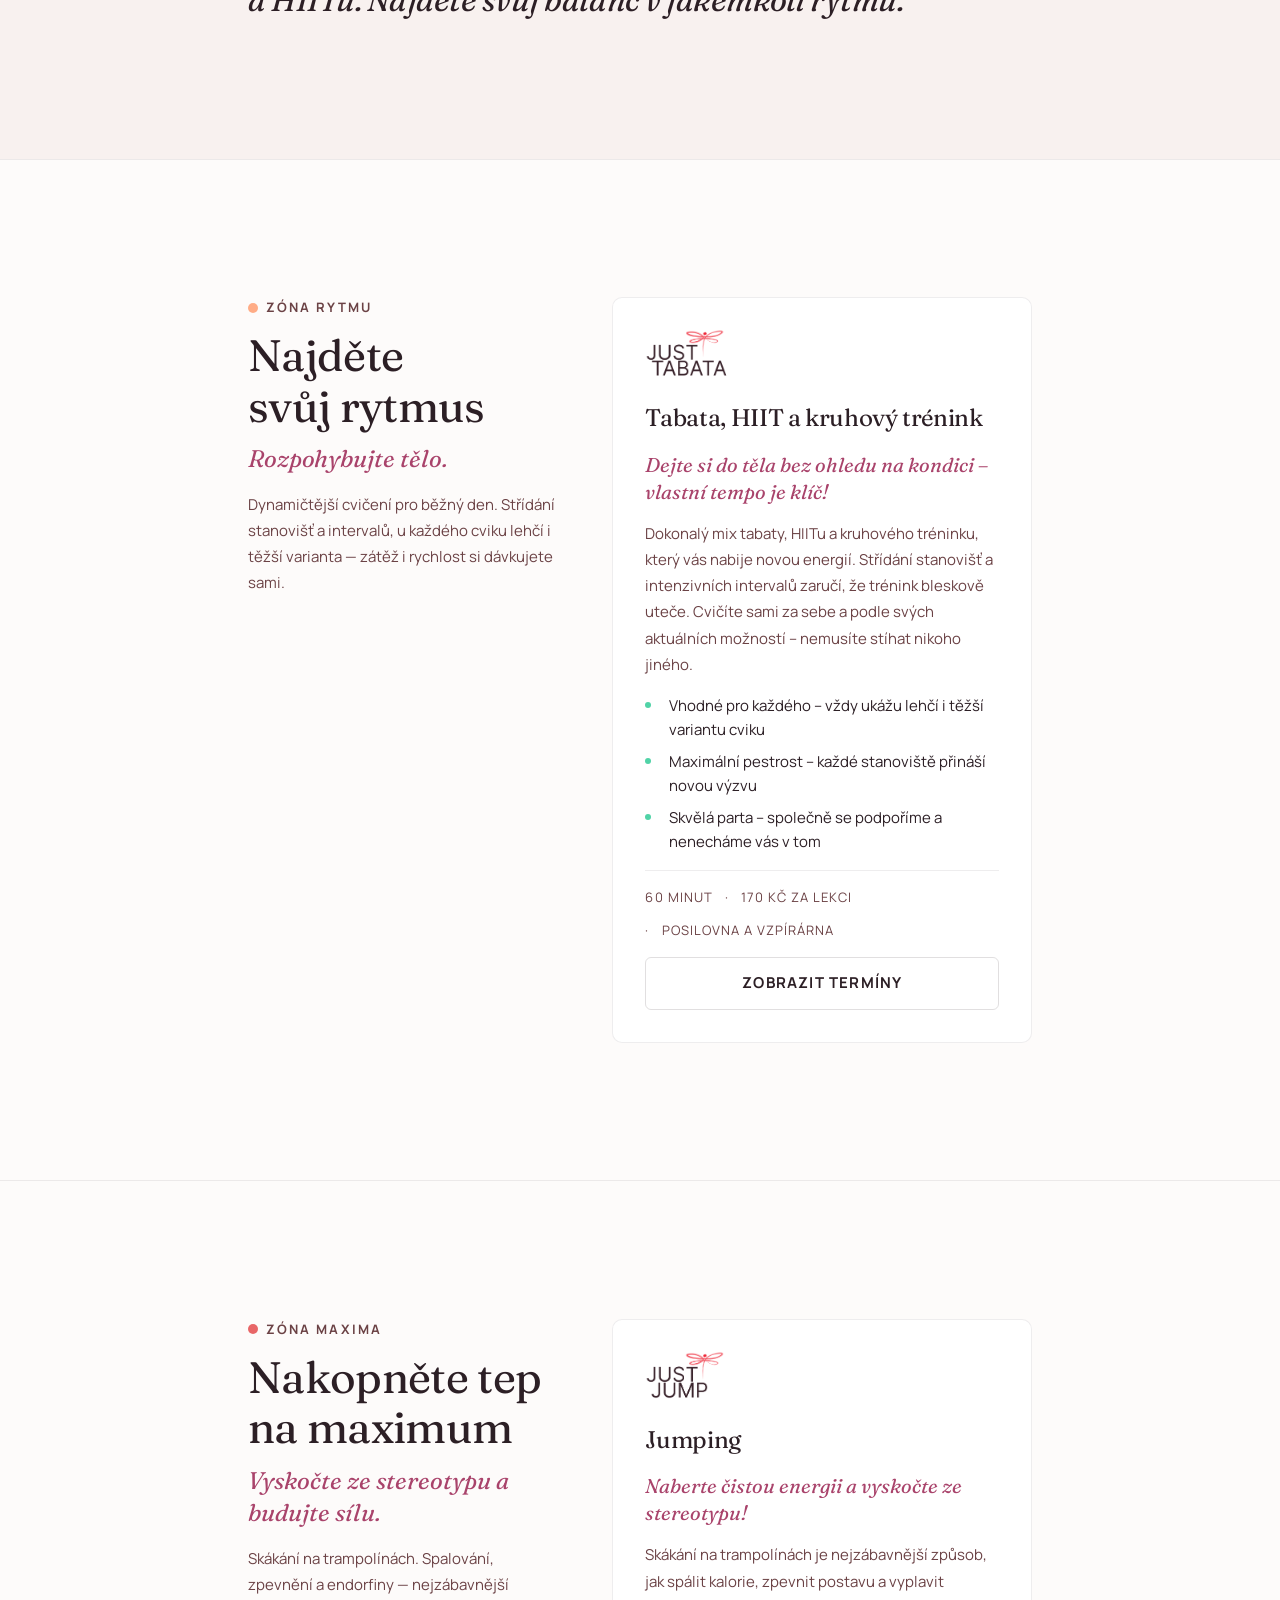
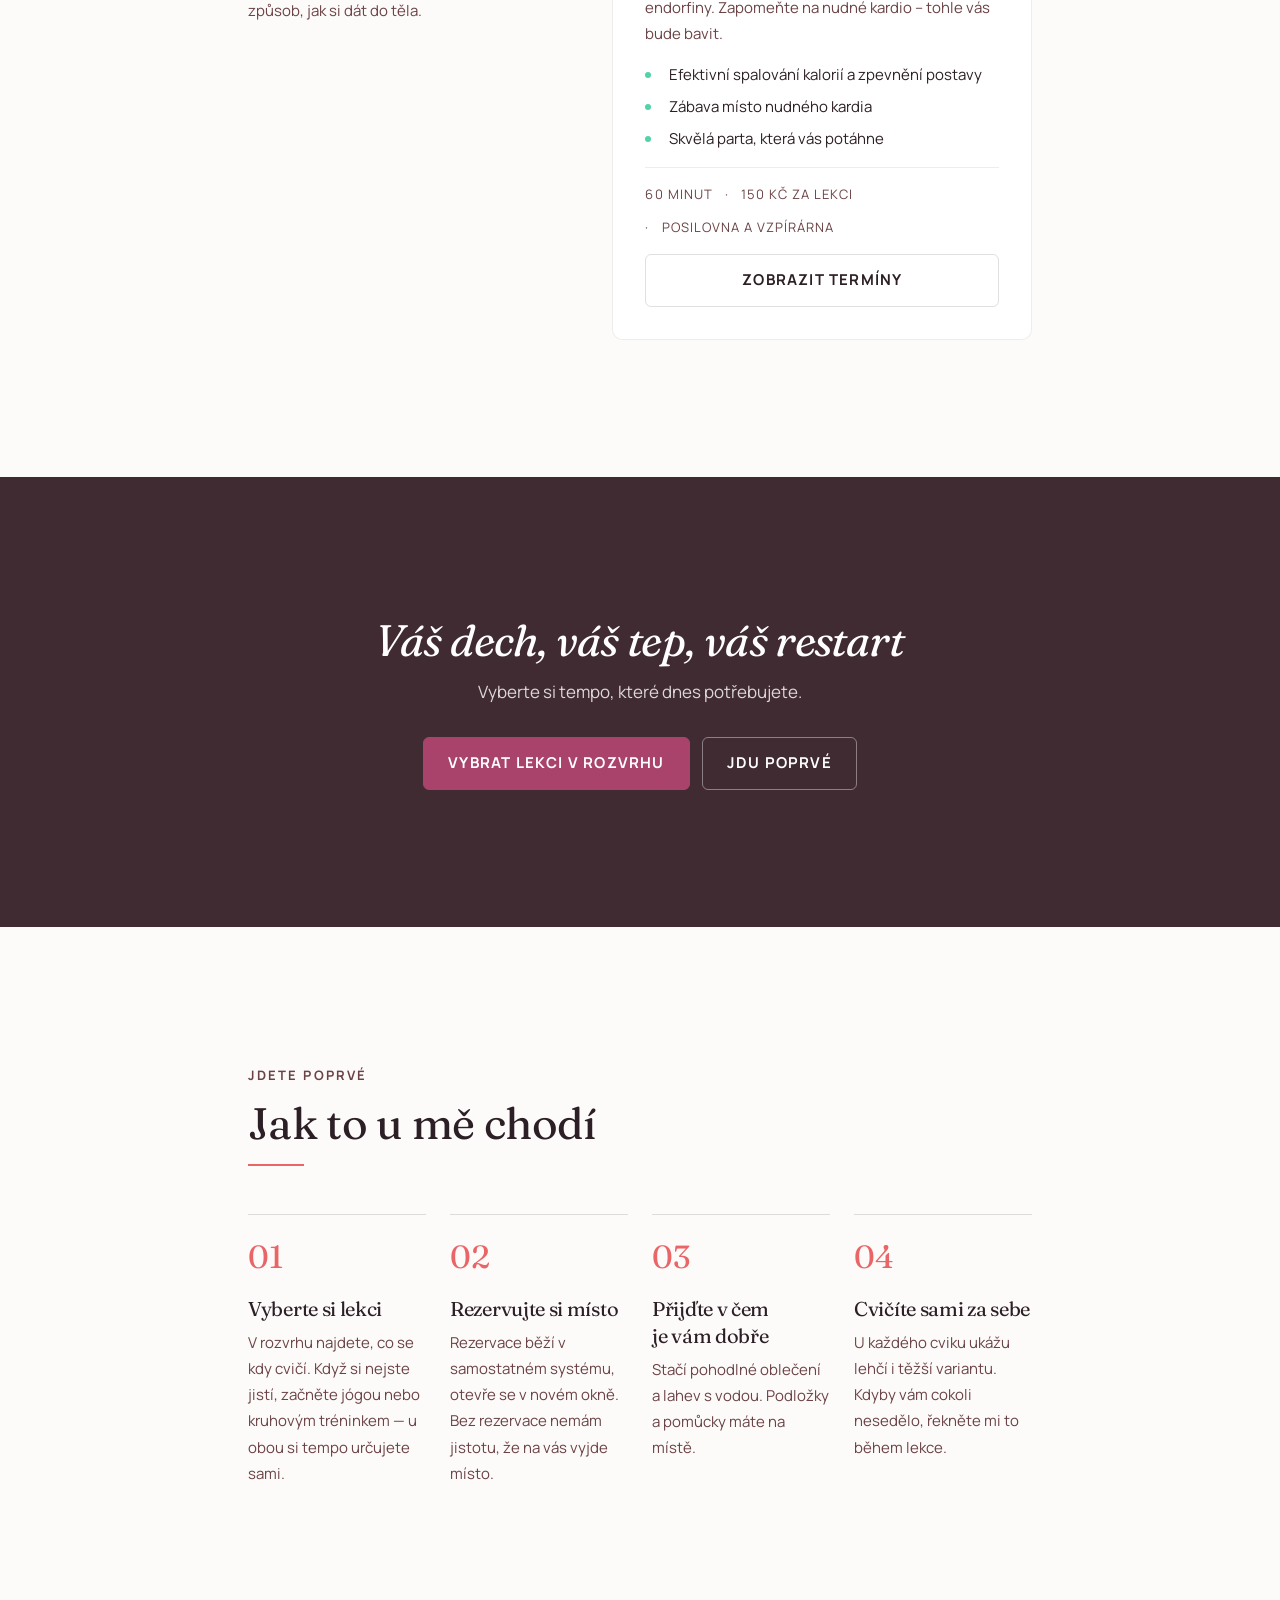
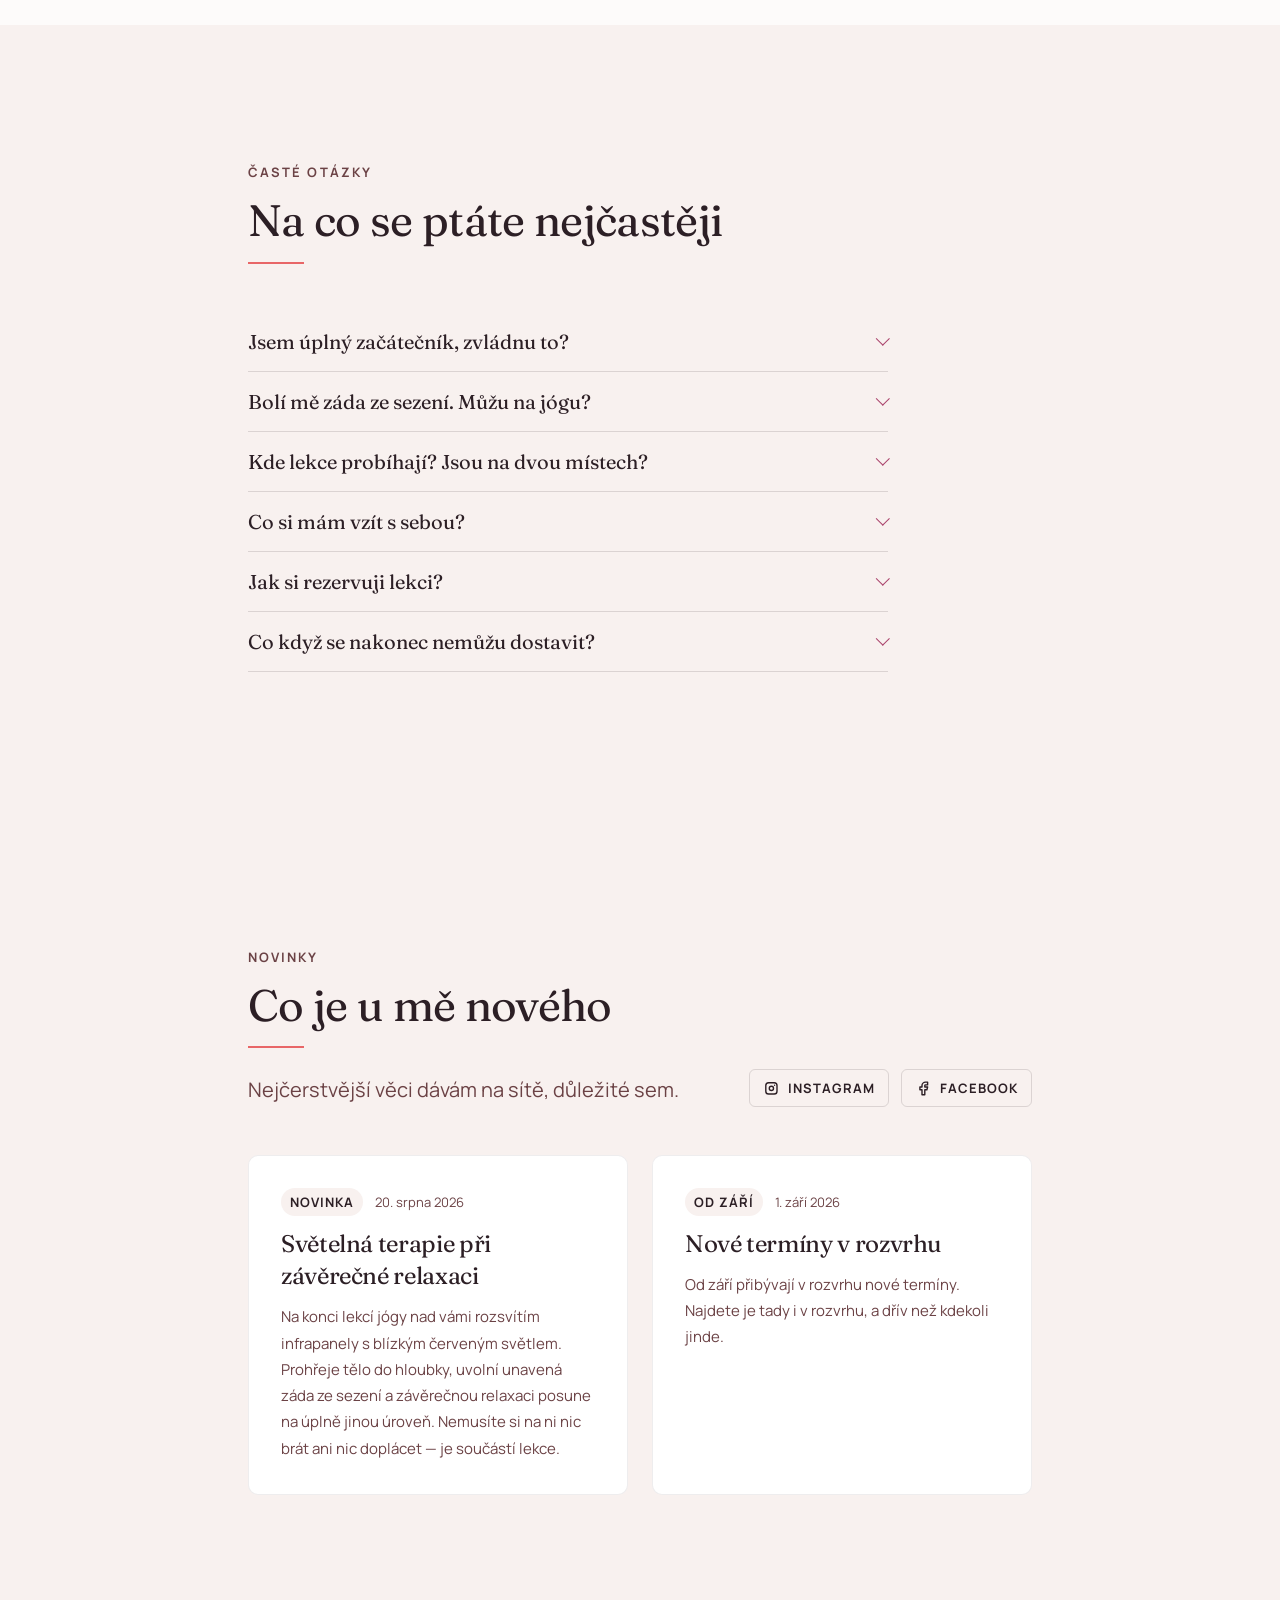
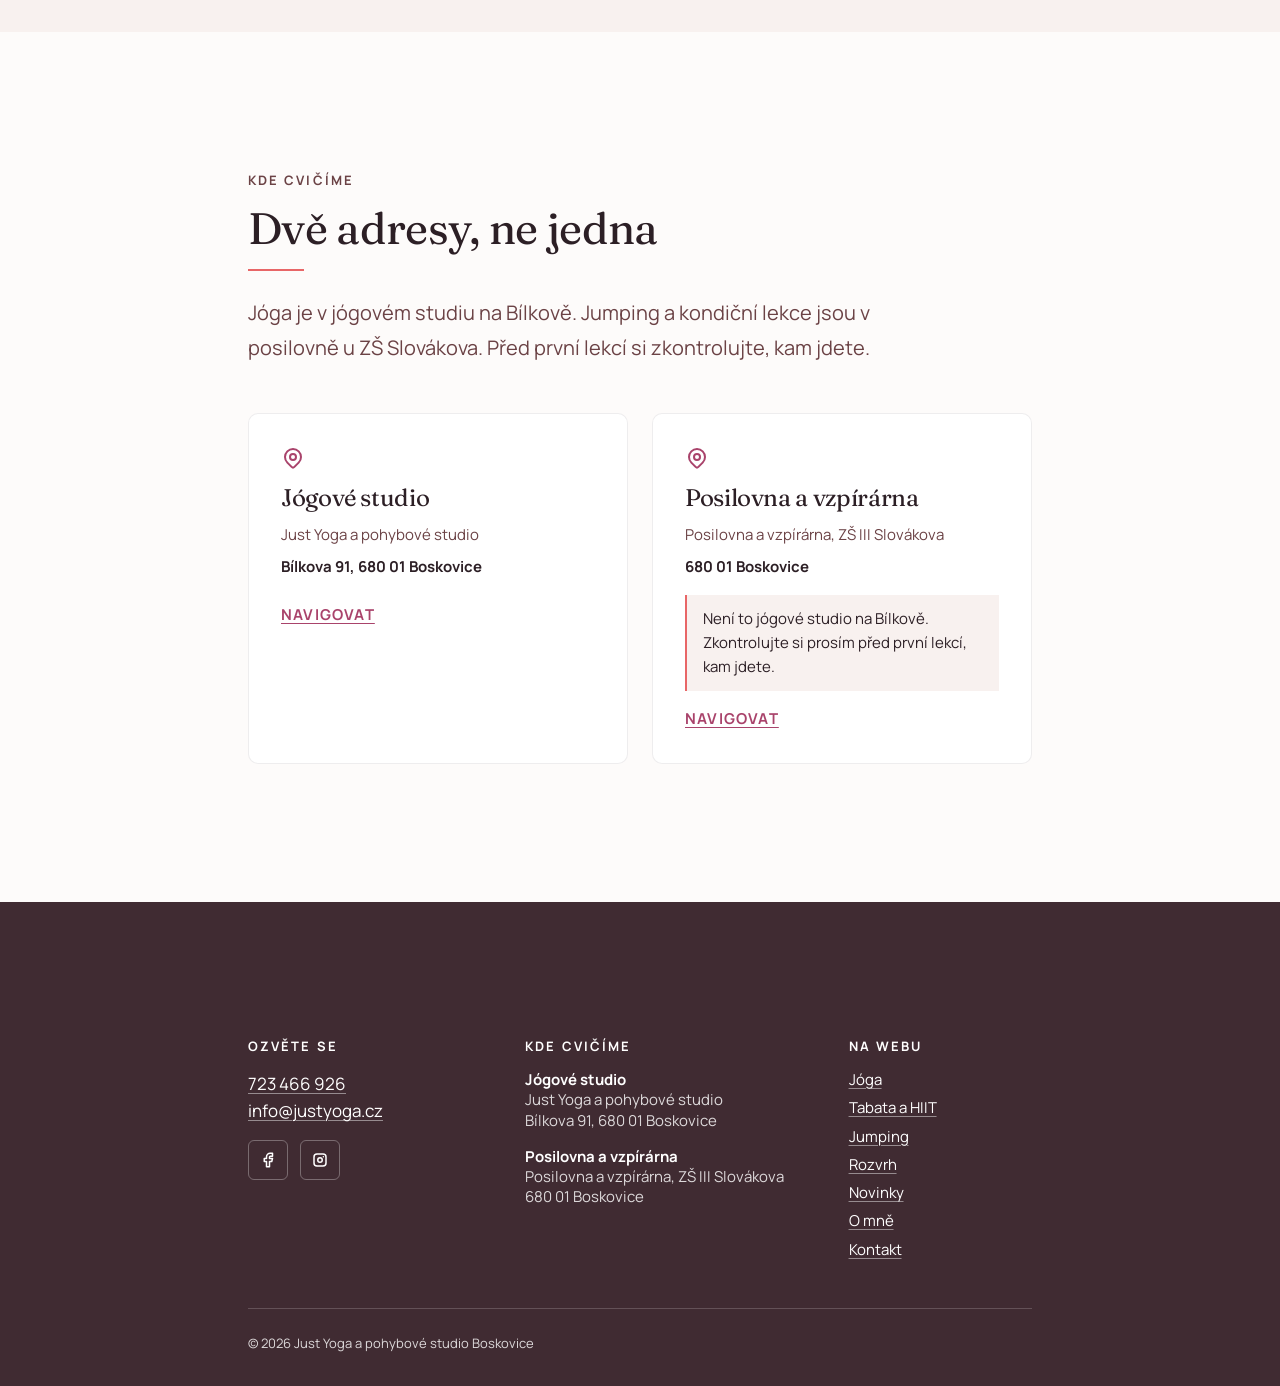
==== commit e45f0fcb: "Sekce Novinky, odkazy na sítě, oprava vykreslení ikon **Novinky.** Nová sekce na homepage (`#novinky" ====
--- a/index.html
+++ b/index.html
@@ -150,6 +150,27 @@
         </div>
       </section>
 
+      <!-- Novinky ---------------------------------------------------
+           Vlastní obsah, ne vysypaný feed ze sítí — důvody jsou
+           v js/data/news.js. Sekce se celá skryje, když nejsou položky. -->
+      <section class="section band--alt" id="novinky" aria-labelledby="news-title" hidden>
+        <div class="shell">
+          <header class="section__head section__head--split" data-reveal>
+            <div>
+              <span class="eyebrow">Novinky</span>
+              <h2 id="news-title">Co je u mě nového</h2>
+              <hr class="rule" />
+              <p class="lede">
+                Nejčerstvější věci dávám na sítě, důležité sem.
+              </p>
+            </div>
+            <div data-follow></div>
+          </header>
+
+          <div data-news></div>
+        </div>
+      </section>
+
       <!-- Kde ------------------------------------------------------- -->
       <section class="section" id="kde" aria-labelledby="venues-title">
         <div class="shell">
--- a/css/layout.css
+++ b/css/layout.css
@@ -37,7 +37,24 @@
   list-style: none;
   display: flex;
   align-items: center;
-  gap: var(--space-5);
+  gap: var(--space-4);
+}
+
+/* Předěl mezi nabídkou lekcí a stránkami webu. Vlasová linka, ne mezera:
+   samotná mezera se v řádku ztratí a obě skupiny splynou v jeden seznam. */
+@media (min-width: 768px) {
+  .nav__item--divide {
+    margin-left: var(--space-1);
+    padding-left: var(--space-4);
+    border-left: 1px solid var(--color-border);
+  }
+}
+
+@media (width < 768px) {
+  .nav__item--divide {
+    border-top-width: 1px;
+    border-top-color: var(--color-border);
+  }
 }
 
 .nav__link {
@@ -45,6 +62,9 @@
   padding-block: var(--space-2);
   color: var(--color-text);
   font-size: var(--text-sm);
+  /* Bez tohohle se „Tabata a HIIT" i „Rozvrh a ceník" lámou na dva řádky
+     a z vodorovného menu je dvouřádková mřížka. */
+  white-space: nowrap;
   font-weight: 700;
   letter-spacing: var(--tracking-wide);
   text-transform: uppercase;
@@ -178,7 +198,10 @@
 
 @media (min-width: 768px) {
   .hero__inner {
-    grid-template-columns: 1fr 0.95fr;
+    /* Text dostává víc než fotka: s vyhrazeným pruhem pro ukazatel je
+       stránka užší a při dělení 1:0.95 se H1 lámal na čtyři řádky, což
+       z hlavního nadpisu udělá seznam. */
+    grid-template-columns: 1.25fr 0.75fr;
   }
 }
 
@@ -747,10 +770,15 @@
   border-color: var(--color-text-inverse);
 }
 
+/* Ikony v js/data/icons.js jsou TAHOVÉ (Tabler): kreslí se `stroke`
+   a mají `fill="none"`. CSS `fill` prezentační atribut přebije, takže
+   `fill: currentColor` vyplní i jejich průhledný podkladový čtverec —
+   z Instagramu se stane černý obdélník. Vždy stroke, nikdy fill. */
 .social__link svg {
   width: 1.125rem;
   height: 1.125rem;
-  fill: currentColor;
+  stroke: currentColor;
+  fill: none;
 }
 
 .footer__legal {
@@ -1176,125 +1204,459 @@
 }
 
 /* ==== Heart rate meter ===============================================
-   Fixed to the right edge, small, and quiet. The client asked for a circle
-   that pulses faster and changes colour as the page descends; the version
-   that fits this design is one thin ring, not a filled blob — a filled
-   circle at 170bpm in coral is a warning light, a ring reading its own
-   number is an instrument.
-
-   The pulse is a CSS animation whose duration is derived from the bpm the
-   script writes, so nothing is drawn per frame and scrolling stays cheap. */
+   Malý přístrojový panel, ne odznáček. Sedí u pravého okraje, drží se
+   uprostřed výšky a po celou dobu prohlídky ukazuje čtyři hodnoty.
+
+   Barva zóny se nikde nedostane pod text — nese ji prstenec budíku, tečka
+   u názvu zóny a pulz. Mint má 1,81 a broskvová 1,94, takže jako popisek
+   by byly nečitelné; jako 3px oblouk jsou přesně tím, čím mají být. */
+
+/* Vyhrazený pruh. Tohle je jediné místo na webu s druhým breakpointem
+   a není to breakpoint layoutu, ale odpověď na otázku „vejde se vedle
+   obsahu svislý panel?". Pod 1280 px se nevejde a panel se překlopí do
+   vodorovného proužku dole (viz níž).
+
+   26rem = šířka panelu + odstup od kraje + vzduch, a protože je kontejner
+   vycentrovaný, počítá se na obě strany. Bez toho panel na 1440 px
+   zasahoval 66 px do karet lekcí (změřeno na 36 prvcích). */
+@media (min-width: 1280px) {
+  .has-meter {
+    --container: min(76rem, 100vw - 26rem);
+    --container-wide: min(88rem, 100vw - 26rem);
+  }
+}
 
 .hrm {
   position: fixed;
-  right: clamp(0.75rem, 0.3rem + 1.4vw, 1.75rem);
+  right: clamp(0.75rem, 0.2rem + 1.6vw, 1.75rem);
   top: 50%;
   translate: 0 -50%;
   z-index: var(--z-sticky);
-  display: grid;
-  justify-items: center;
+  width: 10.5rem;
+  padding: var(--space-4);
+  margin: 0;
+  background: color-mix(in srgb, var(--color-surface) 92%, transparent);
+  backdrop-filter: blur(10px);
+  border: 1px solid var(--color-hairline);
+  border-radius: var(--radius-lg);
+  box-shadow: var(--shadow-raise);
+  /* Nechytá kliknutí: je to ukazatel, ne ovládací prvek, a přes obsah
+     vedle sebe by jinak nešlo označit text. */
+  pointer-events: none;
+}
+
+.hrm__zone {
+  display: flex;
+  align-items: center;
   gap: var(--space-2);
-  margin: 0;
-  pointer-events: none;
+  margin: 0 0 var(--space-3);
+  font-size: var(--text-xs);
+  font-weight: 700;
+  letter-spacing: var(--tracking-wider);
+  text-transform: uppercase;
+  color: var(--color-text);
+}
+
+.hrm__zone::before {
+  content: "";
+  width: 0.5rem;
+  height: 0.5rem;
+  flex-shrink: 0;
+  border-radius: 50%;
+  background: var(--zone-color, var(--color-zone-calm));
+  transition: background var(--transition-slow);
 }
 
 .hrm__dial {
   position: relative;
   display: grid;
   place-items: center;
-  width: 4.25rem;
-  height: 4.25rem;
-}
-
-/* Two rings: a static one that holds the shape and keeps the number
-   legible, and one that pulses. Animating the static one would make the
-   number wobble. */
-.hrm__dial::before {
-  content: "";
+  width: 100%;
+  aspect-ratio: 1;
+  margin-bottom: var(--space-4);
+}
+
+.hrm__gauge {
   position: absolute;
   inset: 0;
-  border: 1.5px solid var(--zone-color, var(--color-zone-calm));
+  width: 100%;
+  height: 100%;
+  /* Start nahoře, ne vpravo. */
+  rotate: -90deg;
+}
+
+.hrm__gauge-track,
+.hrm__gauge-fill {
+  fill: none;
+  stroke-width: 3;
+  stroke-linecap: round;
+}
+
+.hrm__gauge-track {
+  stroke: var(--color-hairline);
+}
+
+.hrm__gauge-fill {
+  stroke: var(--zone-color, var(--color-zone-calm));
+  transition: stroke-dashoffset var(--transition-slow), stroke var(--transition-slow);
+}
+
+/* Pulz je zvlášť od budíku: kdyby tepal samotný prstenec s hodnotou,
+   číslo uprostřed by se hýbalo s ním. */
+.hrm__pulse {
+  position: absolute;
+  inset: 12%;
   border-radius: 50%;
-  background: color-mix(in srgb, var(--color-bg) 85%, transparent);
-  backdrop-filter: blur(6px);
-  transition: border-color var(--transition-slow);
-}
-
-.hrm__ring {
-  position: absolute;
-  inset: 0;
-  border: 1.5px solid var(--zone-color, var(--color-zone-calm));
-  border-radius: 50%;
+  background: var(--zone-color, var(--color-zone-calm));
   opacity: 0;
   animation: hrm-beat calc(60s / var(--hrm-bpm, 75)) var(--ease-out) infinite;
-  transition: border-color var(--transition-slow);
 }
 
 @keyframes hrm-beat {
   0% {
-    scale: 1;
-    opacity: 0.55;
+    scale: 0.72;
+    opacity: 0.28;
   }
   70% {
-    scale: 1.45;
+    scale: 1.08;
     opacity: 0;
   }
   100% {
-    scale: 1.45;
+    scale: 1.08;
     opacity: 0;
   }
 }
 
-.hrm__value {
+.hrm__reading {
   position: relative;
+  display: grid;
+  justify-items: center;
+  gap: 0.1rem;
+}
+
+.hrm__bpm {
   font-family: var(--font-display);
-  font-size: var(--text-lg);
+  font-size: var(--text-3xl);
   font-weight: 600;
   font-variant-numeric: tabular-nums;
   line-height: 1;
-  color: var(--color-text);
-}
-
-.hrm__label {
-  margin: 0;
-  max-width: 5.5rem;
+  letter-spacing: var(--tracking-tight);
+}
+
+.hrm__bpm-unit {
   font-size: 0.625rem;
   font-weight: 700;
   letter-spacing: var(--tracking-wide);
-  line-height: 1.3;
-  text-align: center;
   text-transform: uppercase;
   color: var(--color-text-muted);
 }
 
-/* Reduced motion: the meter still reports the zone and the number, it just
-   stops beating. Removing it entirely would take away information. */
+.hrm__readouts {
+  display: grid;
+  grid-template-columns: 1fr auto;
+  gap: var(--space-2) var(--space-3);
+  margin: 0;
+  padding-top: var(--space-3);
+  border-top: 1px solid var(--color-hairline);
+  font-size: var(--text-xs);
+}
+
+.hrm__readouts dt {
+  color: var(--color-text-muted);
+}
+
+.hrm__readouts dd {
+  margin: 0;
+  font-weight: 700;
+  font-variant-numeric: tabular-nums;
+  text-align: right;
+}
+
+/* Jediná část panelu, která chytá kliknutí — zbytek je průhledný, aby se
+   pod ním dal označit text. */
+.hrm__cta {
+  margin-top: var(--space-4);
+  width: 100%;
+  padding: 0.7em 0.8em;
+  font-size: var(--text-xs);
+  pointer-events: auto;
+}
+
+.hrm__disclaimer {
+  margin: var(--space-3) 0 0;
+  font-size: 0.625rem;
+  line-height: 1.35;
+  color: var(--color-text-muted);
+}
+
+/* Reduced motion: panel dál hlásí zónu i všechna čísla, jen přestane tepat.
+   Odstranit ho celý by ubralo informaci, ne pohyb. */
 @media (prefers-reduced-motion: reduce) {
-  .hrm__ring {
+  .hrm__pulse {
     animation: none;
-    opacity: 0.35;
-  }
-}
-
-/* On a phone the ring would sit on top of the content it is describing, so
-   it drops to the bottom corner and shrinks. */
-@media (width < 768px) {
+    opacity: 0.16;
+  }
+}
+
+/* Kde se svislý panel nevejde vedle obsahu, překlopí se do vodorovného
+   proužku dole. Nezmizí z něj ani jedna hodnota — zmizí jen kruhový budík,
+   který v proužku nemá kam růst. Tep tedy zůstává jako číslo a pulz se
+   přesune na tečku u názvu zóny, aby nápad klientky fungoval i na
+   telefonu. */
+@media (width < 1280px) {
   .hrm {
     top: auto;
-    bottom: var(--space-4);
+    bottom: var(--space-3);
+    left: var(--space-3);
+    right: var(--space-3);
+    width: auto;
     translate: 0;
-  }
-
+    display: grid;
+    grid-template-columns: auto auto 1fr auto;
+    align-items: center;
+    gap: var(--space-2) var(--space-5);
+    padding: var(--space-3) var(--space-4);
+  }
+
+  .hrm__zone {
+    margin: 0;
+  }
+
+  /* Budík se rozpadá na samotné číslo. */
   .hrm__dial {
-    width: 3.25rem;
-    height: 3.25rem;
-  }
-
-  .hrm__value {
-    font-size: var(--text-sm);
-  }
-
-  .hrm__label {
+    width: auto;
+    aspect-ratio: auto;
+    margin: 0;
+    place-items: start;
+  }
+
+  .hrm__gauge,
+  .hrm__pulse {
     display: none;
   }
-}
+
+  .hrm__reading {
+    grid-auto-flow: column;
+    align-items: baseline;
+    justify-items: start;
+    gap: var(--space-2);
+  }
+
+  .hrm__bpm {
+    font-size: var(--text-xl);
+  }
+
+  /* Pulz přebírá tečka u zóny — jinak by se na telefonu z tepometru stal
+     jen statický výpis čísel. */
+  .hrm__zone::before {
+    animation: hrm-beat-dot calc(60s / var(--hrm-bpm, 75)) var(--ease-out) infinite;
+  }
+
+  .hrm__readouts {
+    justify-self: end;
+    grid-template-columns: repeat(3, auto);
+    gap: 0 var(--space-4);
+    padding-top: 0;
+    border-top: 0;
+  }
+
+  .hrm__cta {
+    grid-row: 1;
+    grid-column: 4;
+    width: auto;
+    margin-top: 0;
+    white-space: nowrap;
+  }
+
+  /* Ve vodorovném proužku jde popisek pod hodnotu, ne vedle ní. */
+  .hrm__readouts dt {
+    grid-row: 2;
+    text-align: right;
+  }
+
+  .hrm__readouts dd {
+    grid-row: 1;
+  }
+
+  .hrm__disclaimer {
+    grid-column: 1 / -1;
+    margin: 0;
+  }
+}
+
+@keyframes hrm-beat-dot {
+  0% {
+    scale: 1;
+  }
+  12% {
+    scale: 1.6;
+  }
+  30% {
+    scale: 1;
+  }
+}
+
+@media (prefers-reduced-motion: reduce) {
+  .hrm__zone::before {
+    animation: none;
+  }
+}
+
+/* Na úzkém telefonu se tři hodnoty vedle názvu zóny nevejdou — přesunou
+   se pod něj na vlastní řádek. */
+@media (width < 480px) {
+  .hrm {
+    grid-template-columns: auto 1fr;
+  }
+
+  .hrm__readouts {
+    grid-column: 1 / -1;
+    justify-self: start;
+  }
+
+  .hrm__cta {
+    grid-row: auto;
+    grid-column: 1 / -1;
+    width: 100%;
+  }
+}
+
+/* ==== Follow (odkazy na sítě) ========================================
+   Ikona a název sítě, ne samotná ikona: pro čtečku je holá ikona prázdné
+   tlačítko a pro část lidí hádanka. Vypadají jako tlačítko s obrysem, ne
+   jako barevné logo sítě — logo Instagramu s vlastním gradientem je to
+   nejcizejší, co se dá na tenhle web dát. */
+
+.follow {
+  display: flex;
+  flex-wrap: wrap;
+  gap: var(--space-3);
+}
+
+.follow__link {
+  display: inline-flex;
+  align-items: center;
+  gap: var(--space-2);
+  padding: 0.6em 1em;
+  border: 1px solid var(--color-border);
+  border-radius: var(--radius-md);
+  color: var(--color-text);
+  font-size: var(--text-xs);
+  font-weight: 700;
+  letter-spacing: var(--tracking-wide);
+  text-transform: uppercase;
+  text-decoration: none;
+  transition: border-color var(--transition-fast), background var(--transition-fast);
+}
+
+.follow__link:hover {
+  background: var(--color-surface);
+  border-color: var(--color-text);
+  color: var(--color-text);
+}
+
+.follow__link svg {
+  width: 1.05rem;
+  height: 1.05rem;
+  stroke: currentColor;
+  fill: none;
+}
+
+/* ==== News =========================================================== */
+
+/* Nadpis sekce vlevo, tlačítka sítí vpravo — na jednom řádku, protože
+   spolu souvisejí: „nejčerstvější věci dávám na sítě" a hned vedle je
+   cesta tam. */
+.section__head--split {
+  display: grid;
+  gap: var(--space-5);
+  max-width: none;
+}
+
+@media (min-width: 768px) {
+  .section__head--split {
+    grid-template-columns: 1fr auto;
+    align-items: end;
+  }
+
+  .section__head--split > div:first-child {
+    max-width: var(--measure);
+  }
+}
+
+.news {
+  display: grid;
+  gap: var(--space-5);
+}
+
+@media (min-width: 768px) {
+  .news {
+    grid-template-columns: repeat(2, 1fr);
+  }
+}
+
+.news__item {
+  display: grid;
+  align-content: start;
+  gap: var(--space-3);
+  padding: var(--space-6);
+}
+
+.news__meta {
+  display: flex;
+  flex-wrap: wrap;
+  align-items: center;
+  gap: var(--space-3);
+}
+
+.news__badge {
+  padding: 0.25em 0.7em;
+  border-radius: var(--radius-pill);
+  background: var(--color-bg-alt);
+  font-size: var(--text-xs);
+  font-weight: 700;
+  letter-spacing: var(--tracking-wide);
+  text-transform: uppercase;
+}
+
+.news__date {
+  font-size: var(--text-xs);
+  color: var(--color-text-muted);
+}
+
+.news__title {
+  margin: 0;
+  font-size: var(--text-xl);
+}
+
+.news__text {
+  margin: 0;
+  font-size: var(--text-sm);
+  line-height: var(--leading-relaxed);
+}
+
+.news__source {
+  display: inline-flex;
+  align-items: center;
+  gap: var(--space-2);
+  font-size: var(--text-xs);
+  font-weight: 700;
+  letter-spacing: var(--tracking-wide);
+  text-transform: uppercase;
+}
+
+.news__source svg {
+  width: 1rem;
+  height: 1rem;
+  stroke: currentColor;
+  fill: none;
+}
+
+.contact__follow-label {
+  margin: var(--space-6) 0 var(--space-3);
+  font-size: var(--text-xs);
+  font-weight: 700;
+  letter-spacing: var(--tracking-wider);
+  text-transform: uppercase;
+  color: var(--color-text-muted);
+}
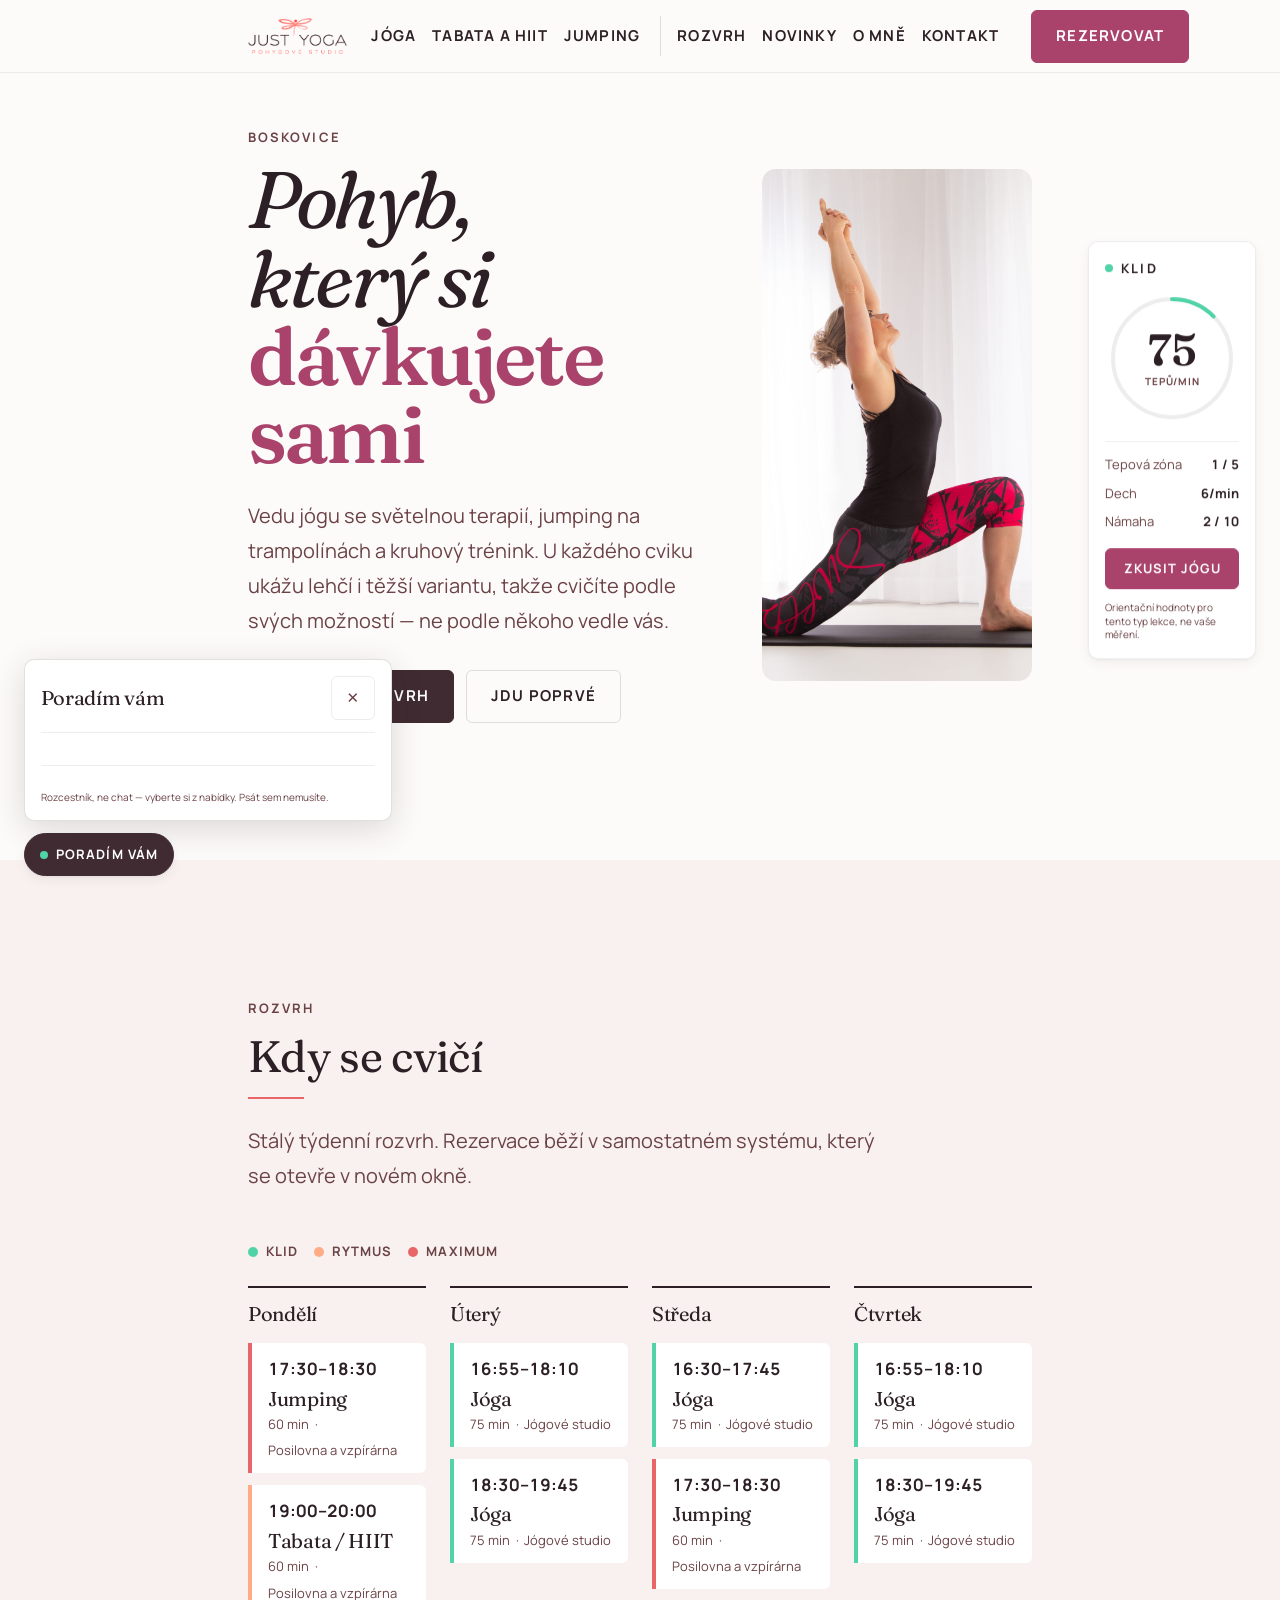
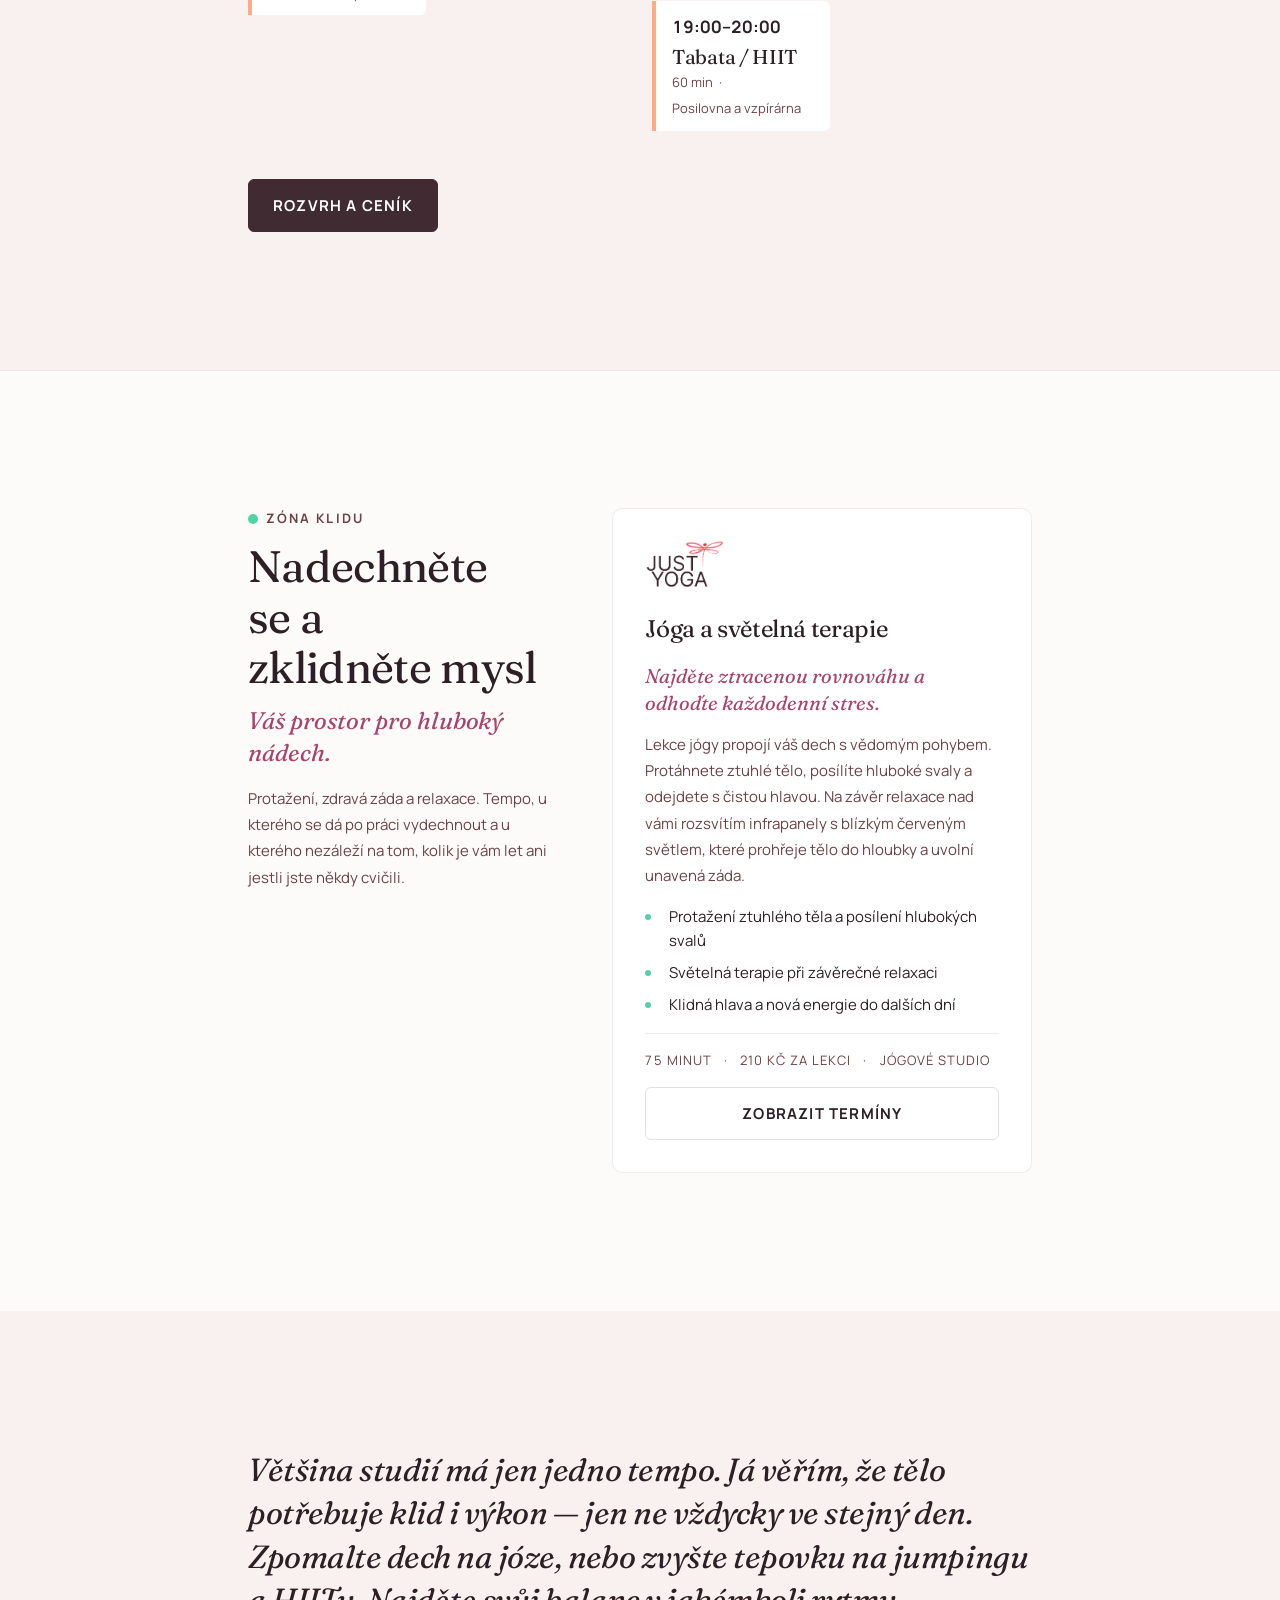
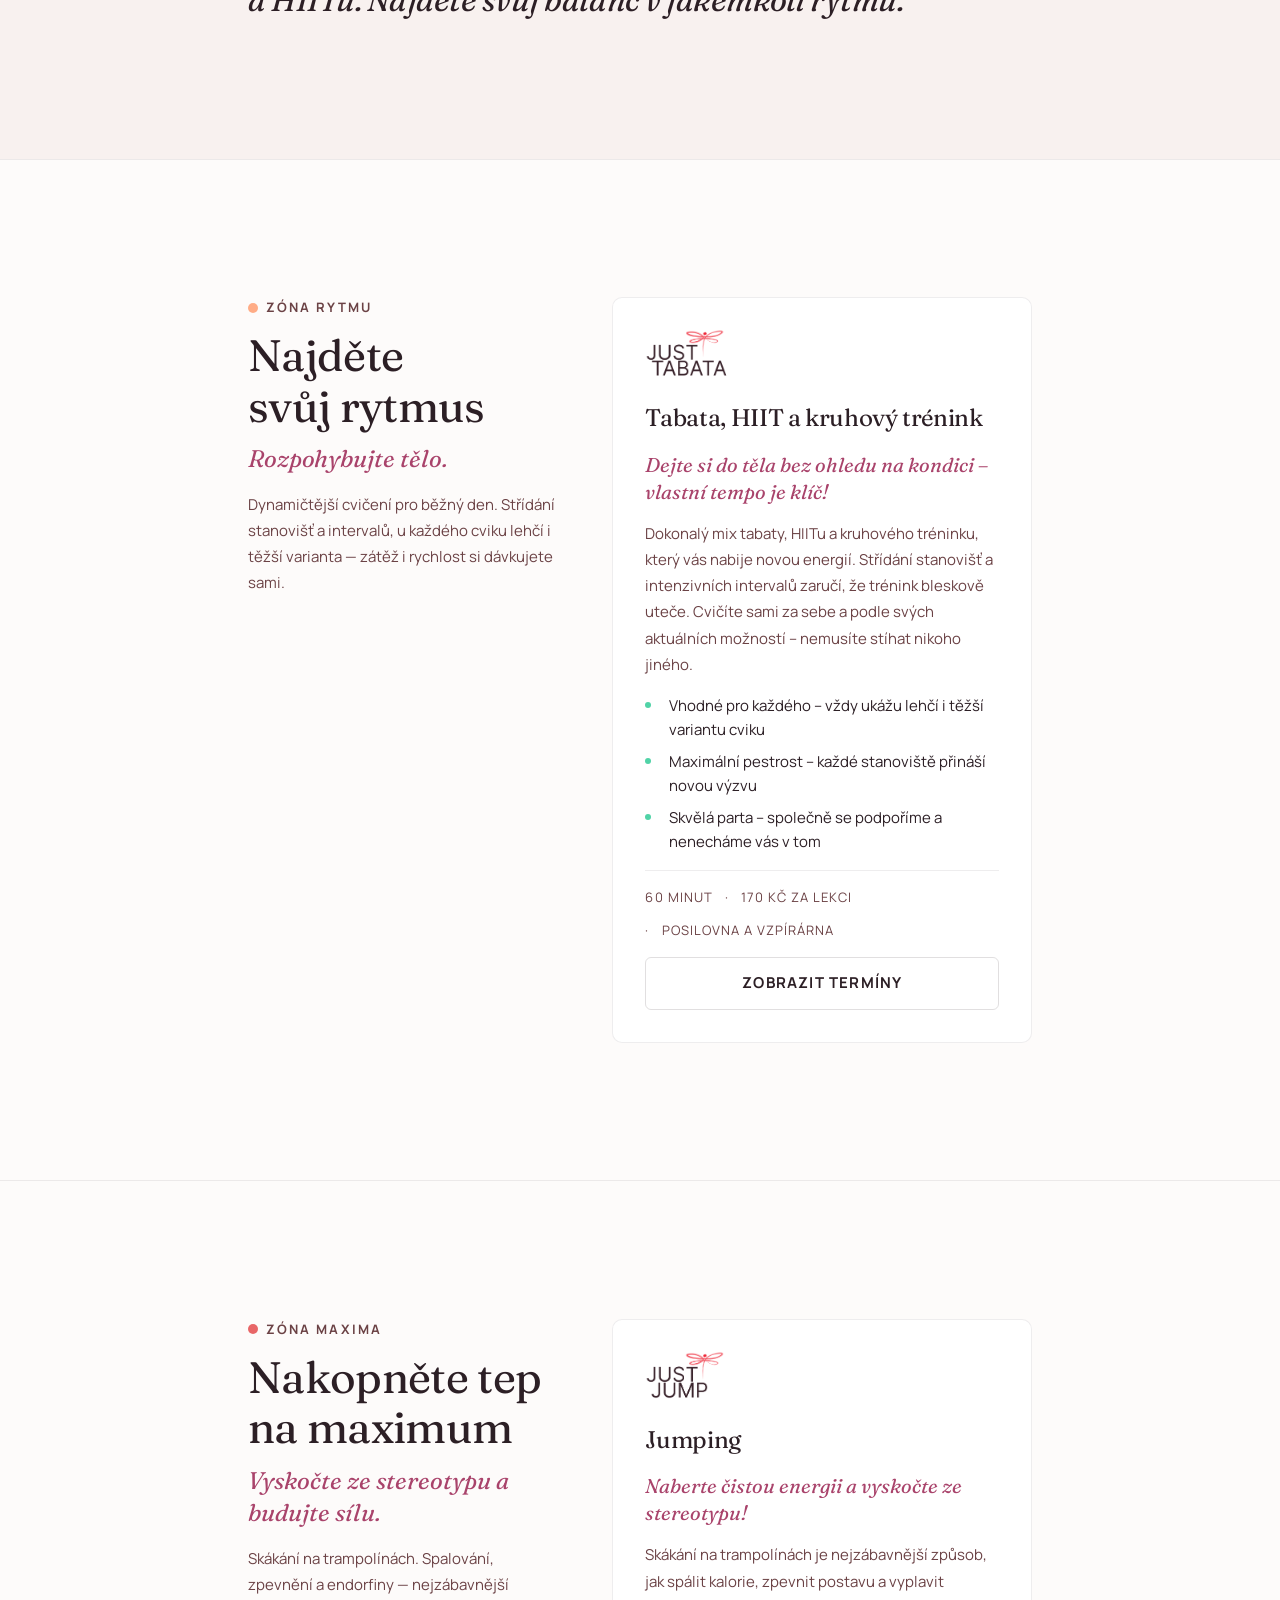
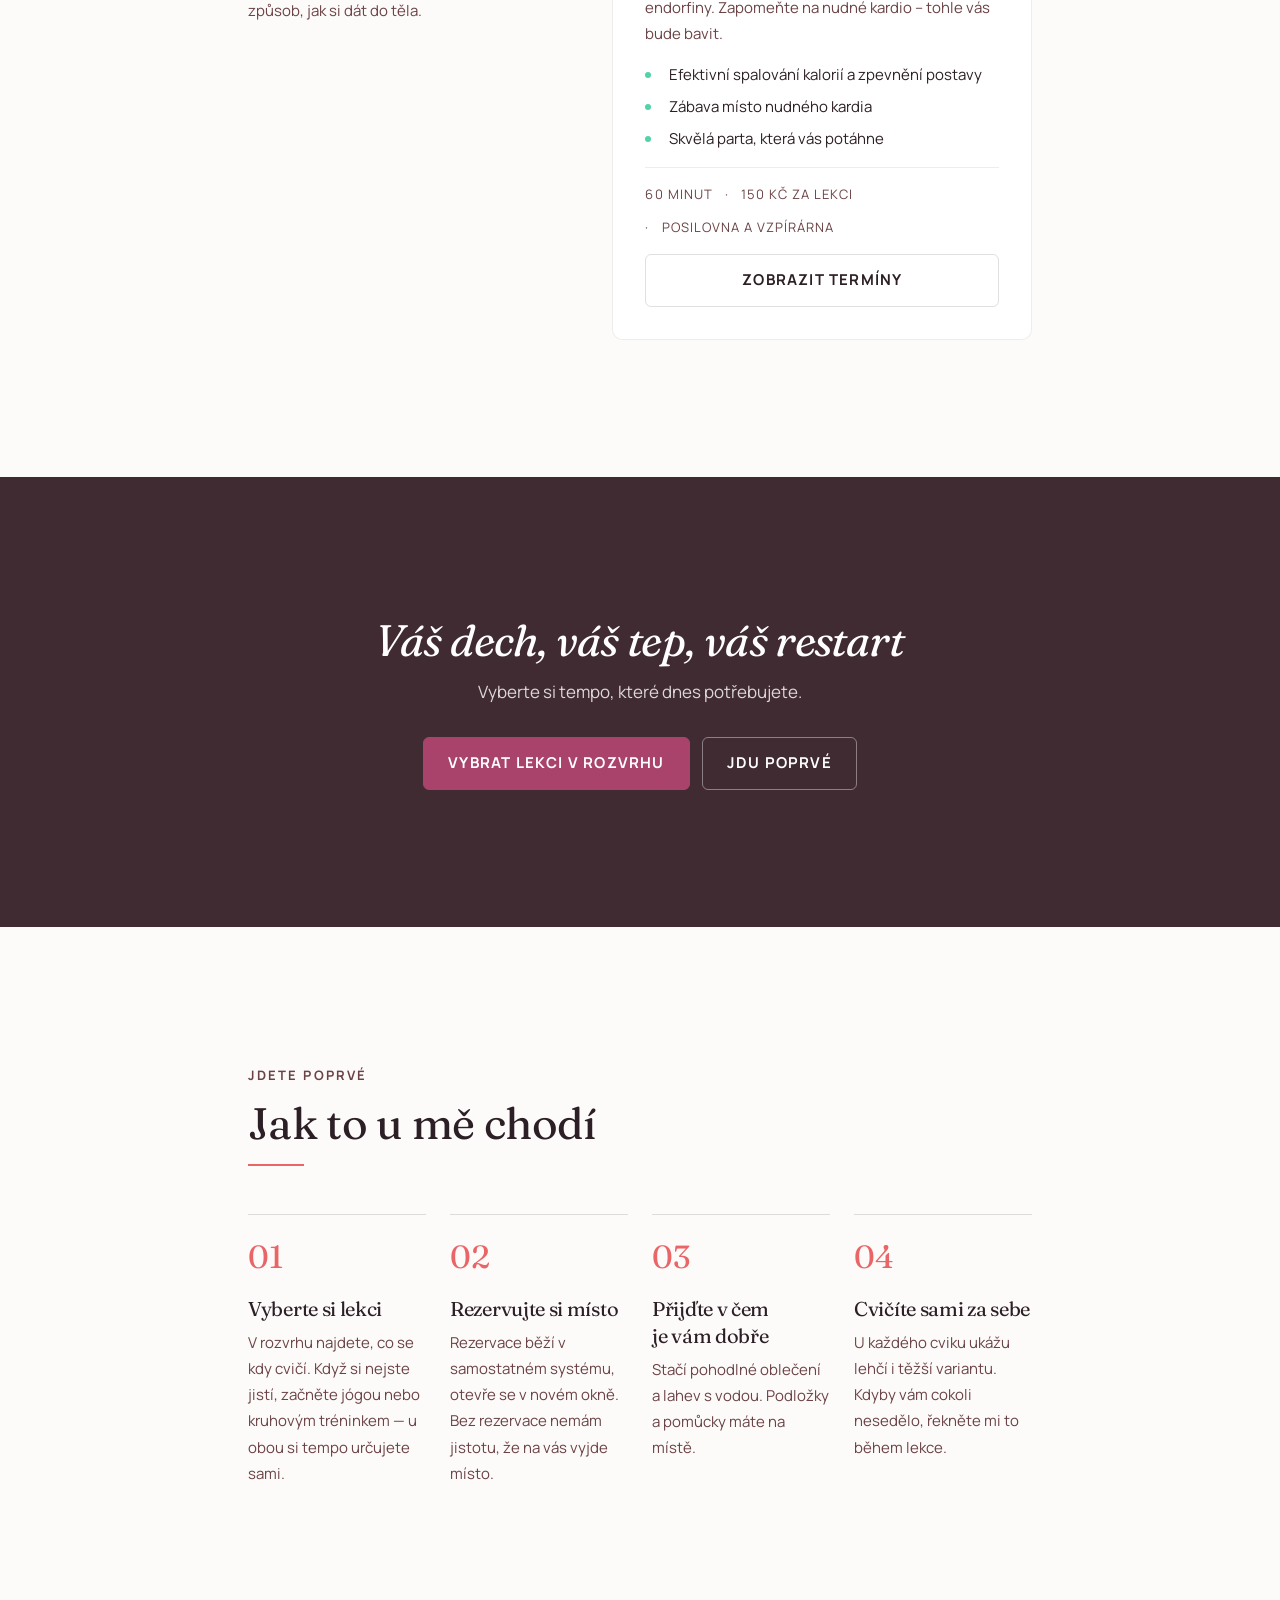
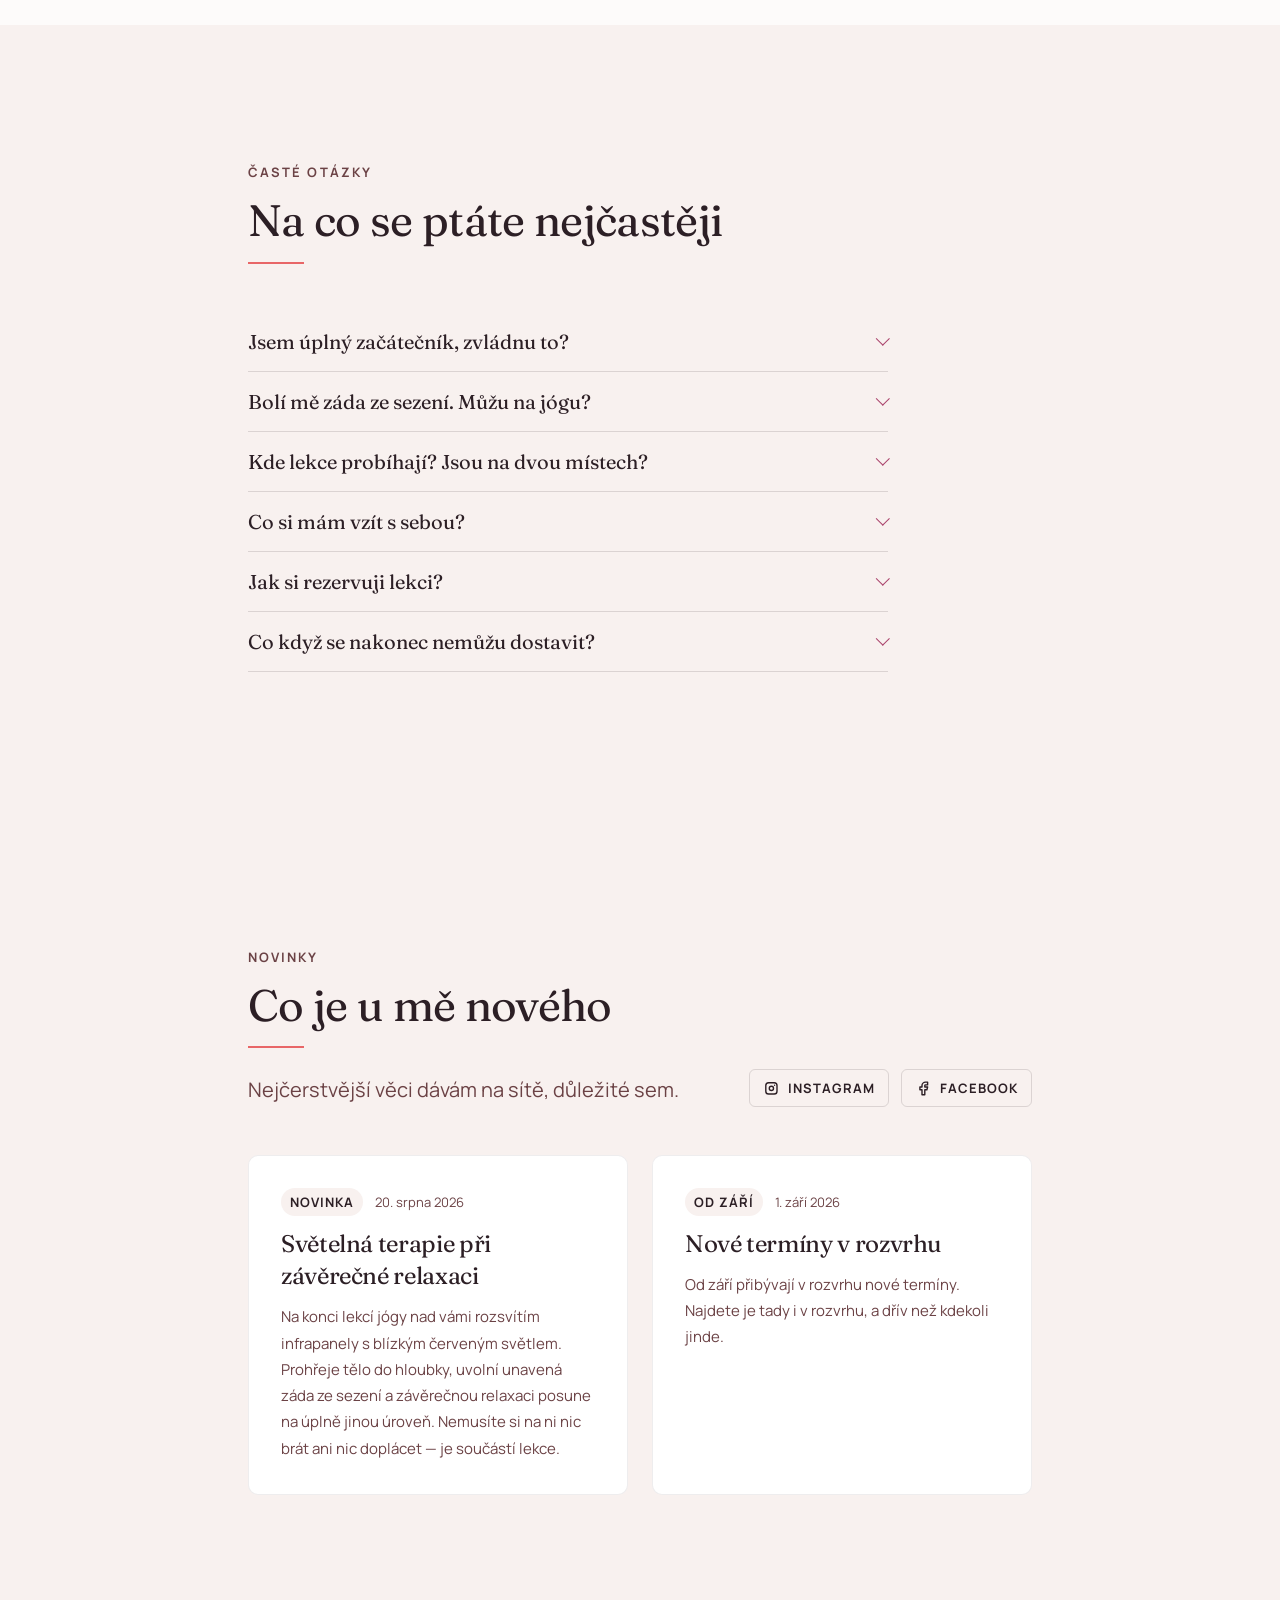
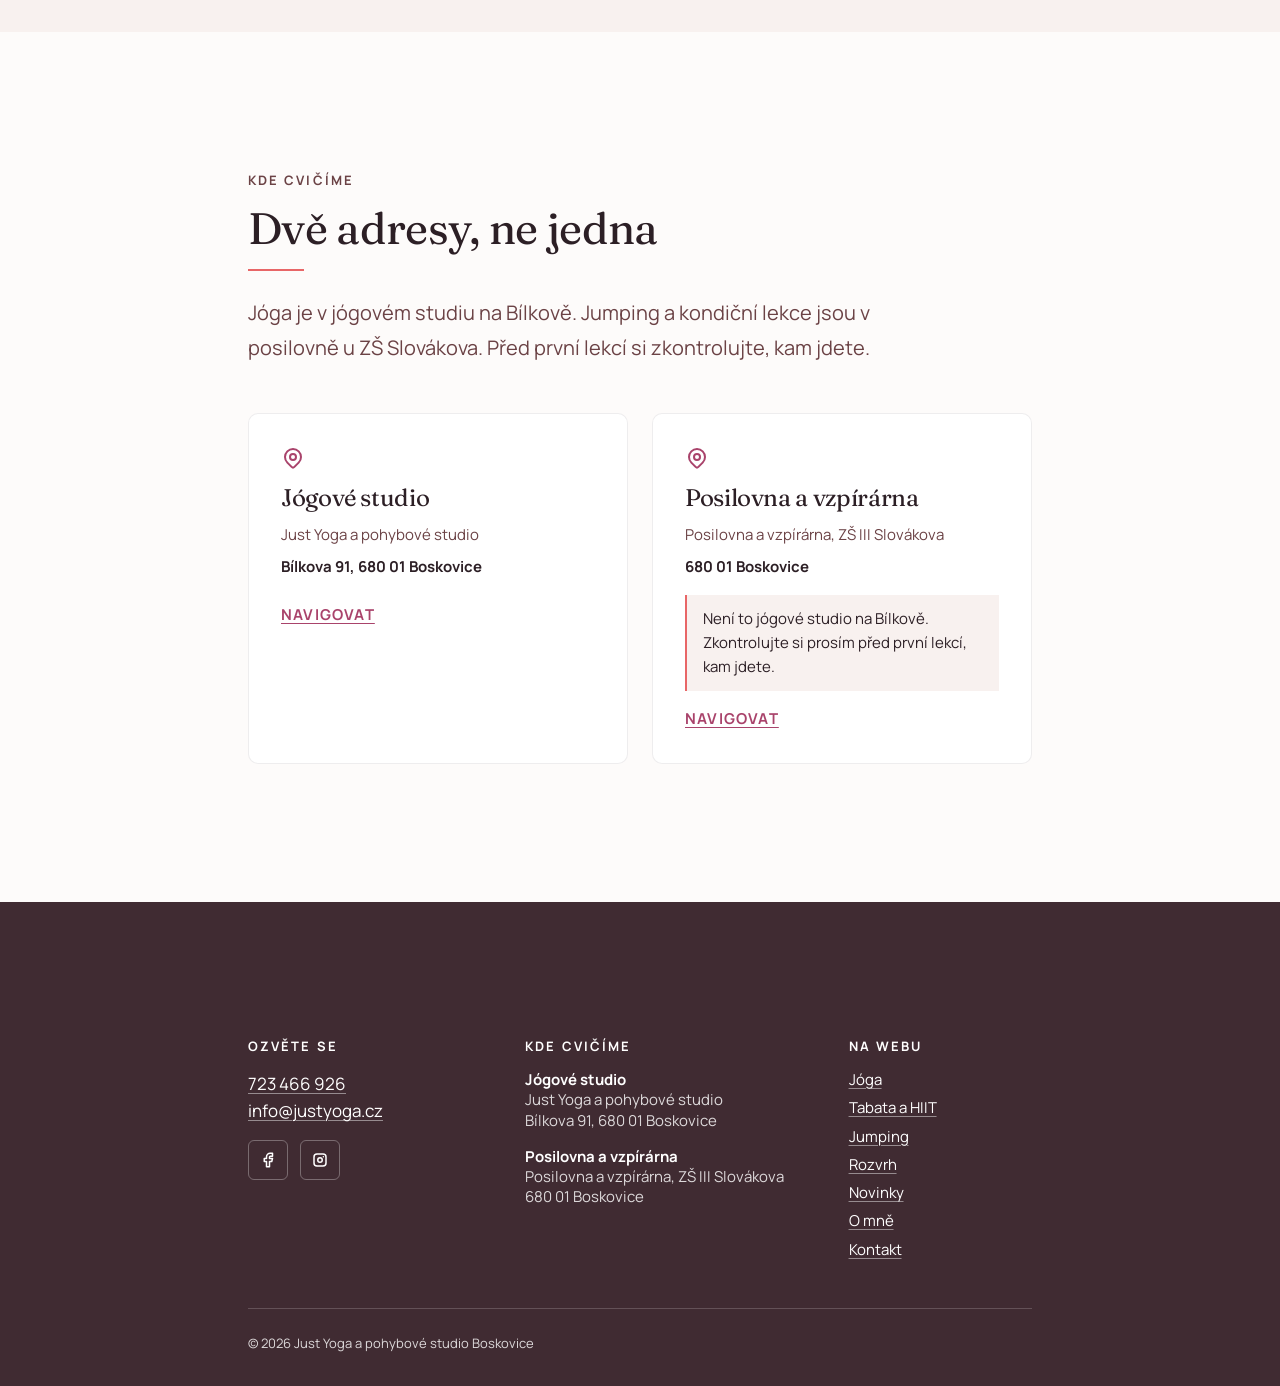
==== commit 878c3c35: "Průvodce: klikací rozcestník ve tvaru konverzace Vypadá jako chatovací okno, ale chat to není — nemá" ====
--- a/index.html
+++ b/index.html
@@ -195,5 +195,10 @@
     <!-- ⚠️ MUSÍ zůstat přímým potomkem <body>: position: fixed se zasekne
          uvnitř předka s transform, filter nebo contain. -->
     <div data-heart-rate-meter></div>
+
+    <!-- Průvodce. Stejně jako ukazatel tempa musí zůstat přímým potomkem
+         <body> — position: fixed se zasekne uvnitř předka s transform,
+         filter nebo contain, což WP motivy běžně mají. -->
+    <div data-assistant-slot></div>
   </body>
 </html>
--- a/css/layout.css
+++ b/css/layout.css
@@ -1660,3 +1660,303 @@
   text-transform: uppercase;
   color: var(--color-text-muted);
 }
+
+/* ==== Průvodce =======================================================
+   Na desktopu plovoucí panel vlevo dole (vpravo sedí ukazatel tempa —
+   dva plovoucí prvky v jednom rohu se překrývají a jeden z nich zůstane
+   nepoužitelný). Na telefonu bottom sheet přes skoro celou výšku: okénko
+   v rohu se na 390 px nedá číst a většina návštěvníků chodí z mobilu.
+
+   Vzhled je vzhled webu: karta, hairline, náš font. Bubliny nejsou modré
+   a nemají špičku — má to vypadat jako součást stránky, ne jako nalepený
+   widget. */
+
+.assistant {
+  position: fixed;
+  left: clamp(0.75rem, 0.2rem + 1.6vw, 1.75rem);
+  bottom: clamp(0.75rem, 0.2rem + 1.6vw, 1.75rem);
+  z-index: var(--z-overlay);
+  display: grid;
+  justify-items: start;
+  gap: var(--space-3);
+}
+
+/* Zámek scrollu pod otevřeným sheetem. Na html, ne na body: iOS Safari
+   jinak scroll řetězí dál na dokument. */
+.assistant-locked {
+  overflow: hidden;
+}
+
+.assistant__backdrop {
+  display: none;
+}
+
+.assistant__launcher {
+  display: inline-flex;
+  align-items: center;
+  gap: var(--space-2);
+  padding: 0.8em 1.2em;
+  border: 1px solid var(--color-primary);
+  border-radius: var(--radius-pill);
+  background: var(--color-primary);
+  color: var(--color-text-inverse); /* 13.05 */
+  font-family: var(--font-body);
+  font-size: var(--text-xs);
+  font-weight: 700;
+  letter-spacing: var(--tracking-wide);
+  text-transform: uppercase;
+  cursor: pointer;
+  box-shadow: var(--shadow-raise);
+  transition: background var(--transition-fast);
+}
+
+.assistant__launcher:hover {
+  background: var(--color-primary-hover);
+}
+
+/* Tečka, ne ikona bubliny: bublina slibuje, že na druhé straně někdo je. */
+.assistant__launcher-dot {
+  width: 0.5rem;
+  height: 0.5rem;
+  border-radius: 50%;
+  background: var(--color-zone-calm);
+}
+
+/* Panel je sloupcový flex s vlastním stropem výšky: hlavička, nabídky
+   a poznámka mají pevnou výšku, vlákno si vezme zbytek. Bez toho by
+   dlouhá odpověď z FAQ vytáhla panel přes celou obrazovku. */
+.assistant__panel {
+  order: -1; /* panel nad spouštěčem, ne pod ním */
+  display: flex;
+  flex-direction: column;
+  width: min(23rem, calc(100vw - 2 * var(--space-4)));
+  max-height: min(78vh, 40rem);
+  max-height: min(78svh, 40rem);
+  padding: var(--space-4);
+  background: var(--color-surface);
+  border: 1px solid var(--color-border);
+  border-radius: var(--radius-lg);
+  box-shadow: var(--shadow-overlay);
+}
+
+.assistant__head {
+  flex-shrink: 0;
+  display: flex;
+  align-items: center;
+  justify-content: space-between;
+  gap: var(--space-3);
+  padding-bottom: var(--space-3);
+  border-bottom: 1px solid var(--color-hairline);
+}
+
+.assistant__title {
+  margin: 0;
+  font-family: var(--font-display);
+  font-size: var(--text-lg);
+  letter-spacing: var(--tracking-tight);
+}
+
+.assistant__close {
+  flex-shrink: 0;
+  width: 2.75rem;
+  height: 2.75rem;
+  border: 1px solid var(--color-hairline);
+  border-radius: var(--radius-md);
+  background: transparent;
+  color: var(--color-text-muted);
+  font-size: var(--text-sm);
+  line-height: 1;
+  cursor: pointer;
+  transition: border-color var(--transition-fast), color var(--transition-fast);
+}
+
+.assistant__close:hover {
+  border-color: var(--color-text);
+  color: var(--color-text);
+}
+
+/* `min-height: 0` je to, co dovolí flexovému dítěti scrollovat — bez něj
+   se vlákno roztáhne podle obsahu a strop panelu se ignoruje. */
+.assistant__thread {
+  flex: 1 1 auto;
+  min-height: 0;
+  display: grid;
+  align-content: start;
+  gap: var(--space-3);
+  overflow-y: auto;
+  padding-block: var(--space-4);
+  overscroll-behavior: contain;
+}
+
+.assistant__row {
+  display: flex;
+}
+
+.assistant__row--you {
+  justify-content: flex-end;
+}
+
+.assistant__bubble {
+  margin: 0;
+  max-width: 92%;
+  padding: var(--space-3) var(--space-4);
+  border-radius: var(--radius-lg);
+  background: var(--color-bg-alt);
+  font-size: var(--text-sm);
+  line-height: var(--leading-relaxed);
+}
+
+/* Vybraná možnost se vrací jako ozvěna, aby bylo poznat, odkud odpověď
+   přišla. Tlumeně — je to připomínka, ne obsah. */
+.assistant__bubble--you {
+  background: transparent;
+  border: 1px solid var(--color-hairline);
+  color: var(--color-text-muted);
+  font-size: var(--text-xs);
+}
+
+/* Nabídky mají taky vlastní strop a scroll: uzel FAQ jich má devět
+   a jinak by vytlačily vlákno úplně mimo panel. */
+.assistant__choices {
+  flex: 0 1 auto;
+  min-height: 0;
+  display: grid;
+  gap: var(--space-2);
+  max-height: 45%;
+  overflow-y: auto;
+  overscroll-behavior: contain;
+  padding-top: var(--space-3);
+  border-top: 1px solid var(--color-hairline);
+}
+
+.assistant__choice {
+  display: block;
+  width: 100%;
+  /* 44px minimum na dotek — do menšího terče se na telefonu netrefí. */
+  min-height: 2.75rem;
+  padding: var(--space-3) var(--space-4);
+  border: 1px solid var(--color-border);
+  border-radius: var(--radius-md);
+  background: transparent;
+  color: var(--color-text);
+  font: inherit;
+  font-size: var(--text-sm);
+  text-align: left;
+  text-decoration: none;
+  cursor: pointer;
+  transition: border-color var(--transition-fast), background var(--transition-fast);
+}
+
+.assistant__choice:hover {
+  background: var(--color-bg-alt);
+  border-color: var(--color-text);
+  color: var(--color-text);
+}
+
+.assistant__choice--link {
+  border-color: var(--color-accent);
+  color: var(--color-accent);
+  font-weight: 700;
+}
+
+.assistant__choice--link:hover {
+  background: var(--color-bg-alt);
+  border-color: var(--color-accent-hover);
+  color: var(--color-accent-hover);
+}
+
+.assistant__note {
+  flex-shrink: 0;
+  margin: var(--space-3) 0 0;
+  font-size: 0.625rem;
+  line-height: 1.4;
+  color: var(--color-text-muted);
+}
+
+/* --assistant-lift dopočítá JS z reálné výšky proužku ukazatele (viz
+   keepClearOfMeter v js/ui/assistant.js). Hodnota tady je jen záchranná
+   síť pro případ, že by skript neběžel. */
+@media (width < 1280px) {
+  .assistant {
+    bottom: calc(var(--space-3) + var(--assistant-lift, 9rem));
+  }
+}
+
+/* ---- Bottom sheet (telefon) ---------------------------------------- */
+
+@media (width < 768px) {
+  /* Kontejner přestává být kotvou v rohu a roztáhne se přes celou plochu,
+     aby v něm mohl sedět překryv i panel u spodní hrany. */
+  .assistant[data-open="true"] {
+    inset: 0;
+    display: block;
+  }
+
+  .assistant[data-open="true"] .assistant__backdrop {
+    display: block;
+    position: absolute;
+    inset: 0;
+    background: color-mix(in srgb, var(--ramp-900) 45%, transparent);
+  }
+
+  /* Spouštěč pod otevřeným sheetem nemá co dělat — zavírá se křížkem
+     nebo klepnutím do překryvu. */
+  .assistant[data-open="true"] .assistant__launcher {
+    display: none;
+  }
+
+  .assistant[data-open="true"] .assistant__panel {
+    position: absolute;
+    left: 0;
+    right: 0;
+    bottom: 0;
+    width: auto;
+    /* svh, ne vh: na iOS se vh počítá k adresní liště a spodek sheetu
+       by skončil pod ohybem obrazovky. */
+    height: min(88vh, 44rem);
+    height: min(88svh, 44rem);
+    max-height: none;
+    border-radius: var(--radius-xl) var(--radius-xl) 0 0;
+    border-bottom: 0;
+    padding: var(--space-4);
+    /* Domovský indikátor iPhonu jinak sedí na posledním tlačítku. */
+    padding-bottom: max(var(--space-4), env(safe-area-inset-bottom));
+  }
+
+  /* Úchyt: jediný signál, že jde o plachtu vytaženou zdola. */
+  .assistant[data-open="true"] .assistant__panel::before {
+    content: "";
+    flex-shrink: 0;
+    align-self: center;
+    width: 2.25rem;
+    height: 4px;
+    margin-bottom: var(--space-4);
+    border-radius: var(--radius-pill);
+    background: var(--color-border);
+  }
+
+  .assistant[data-open="true"] .assistant__title {
+    font-size: var(--text-xl);
+  }
+
+  /* Ve sheetu je místa dost: text i terče můžou být větší. */
+  .assistant[data-open="true"] .assistant__bubble {
+    max-width: 100%;
+    font-size: var(--text-base);
+  }
+
+  .assistant[data-open="true"] .assistant__choice {
+    min-height: 3rem;
+    font-size: var(--text-base);
+  }
+
+  .assistant[data-open="true"] .assistant__note {
+    font-size: var(--text-xs);
+  }
+
+  /* Sheet zakrývá proužek ukazatele tempa; nechat ho pod překryvem
+     prosvítat by jen mátlo. */
+  .assistant-locked .hrm {
+    display: none;
+  }
+}
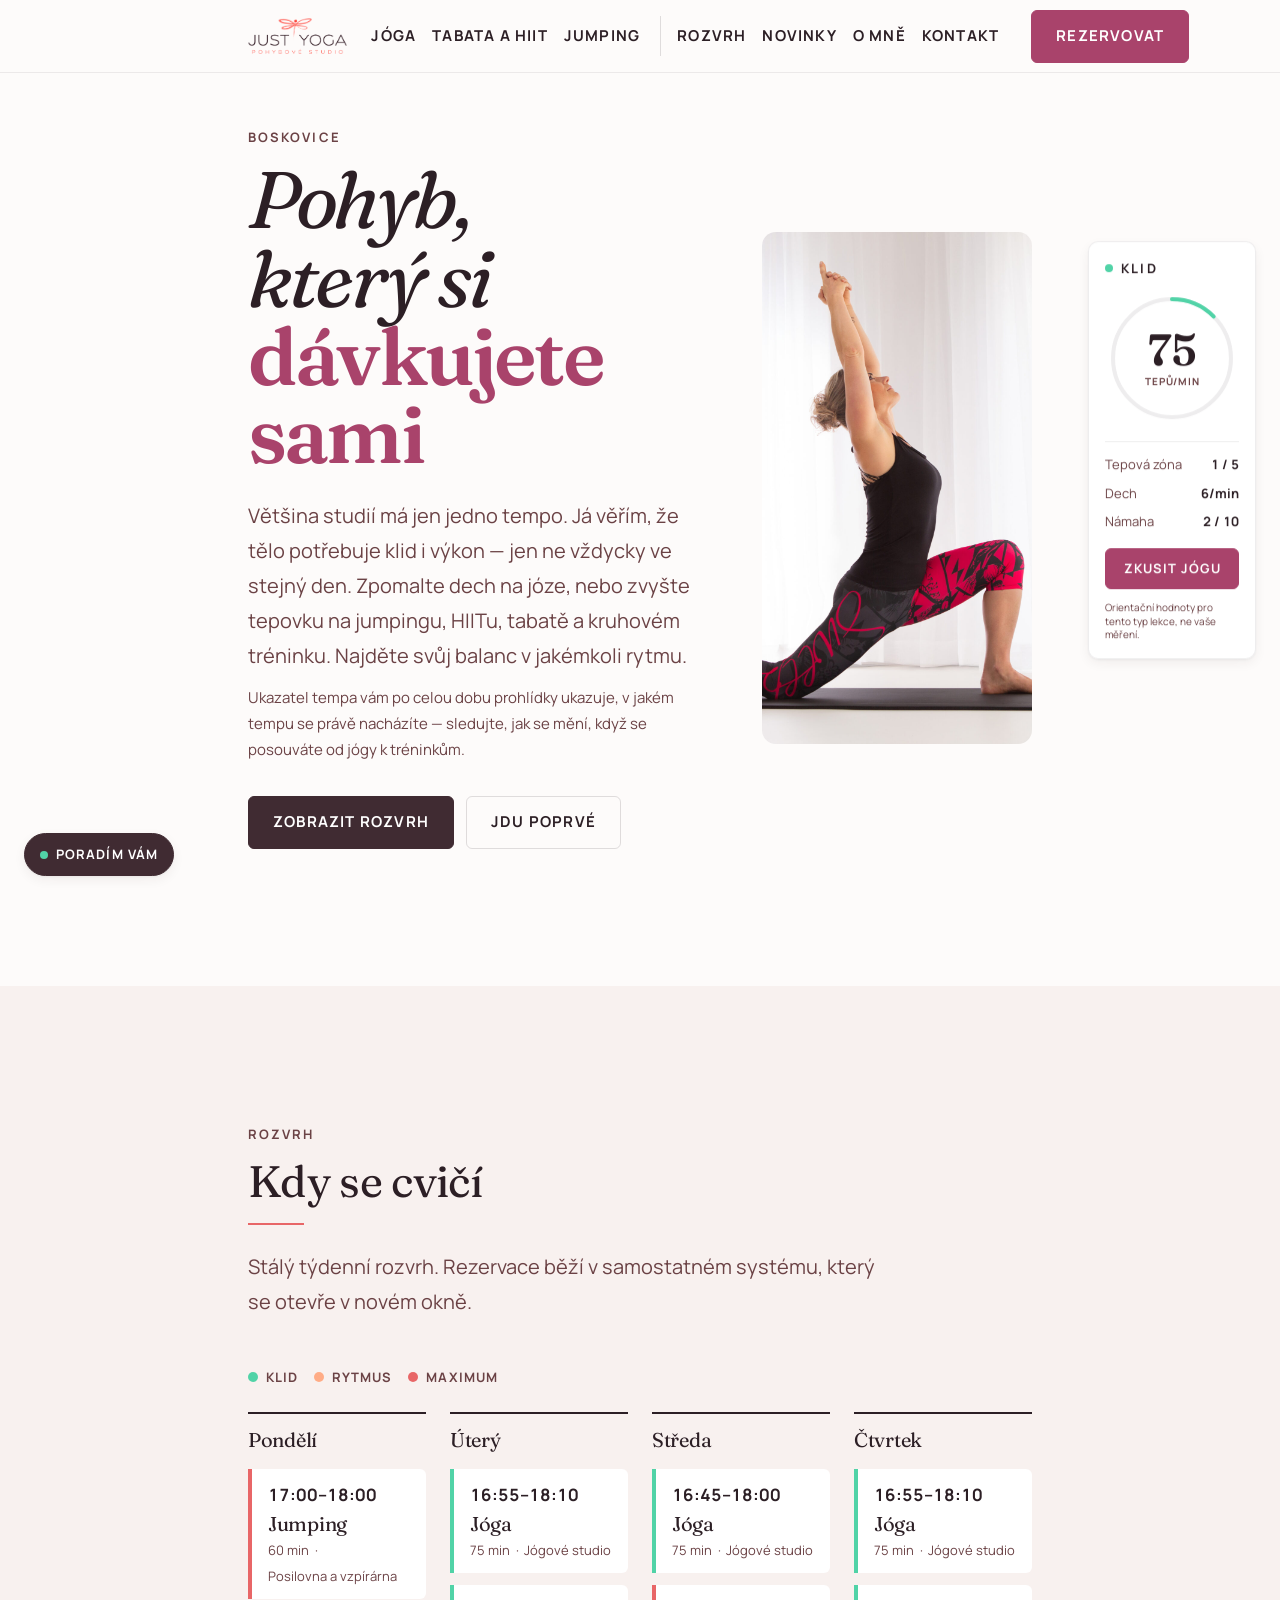
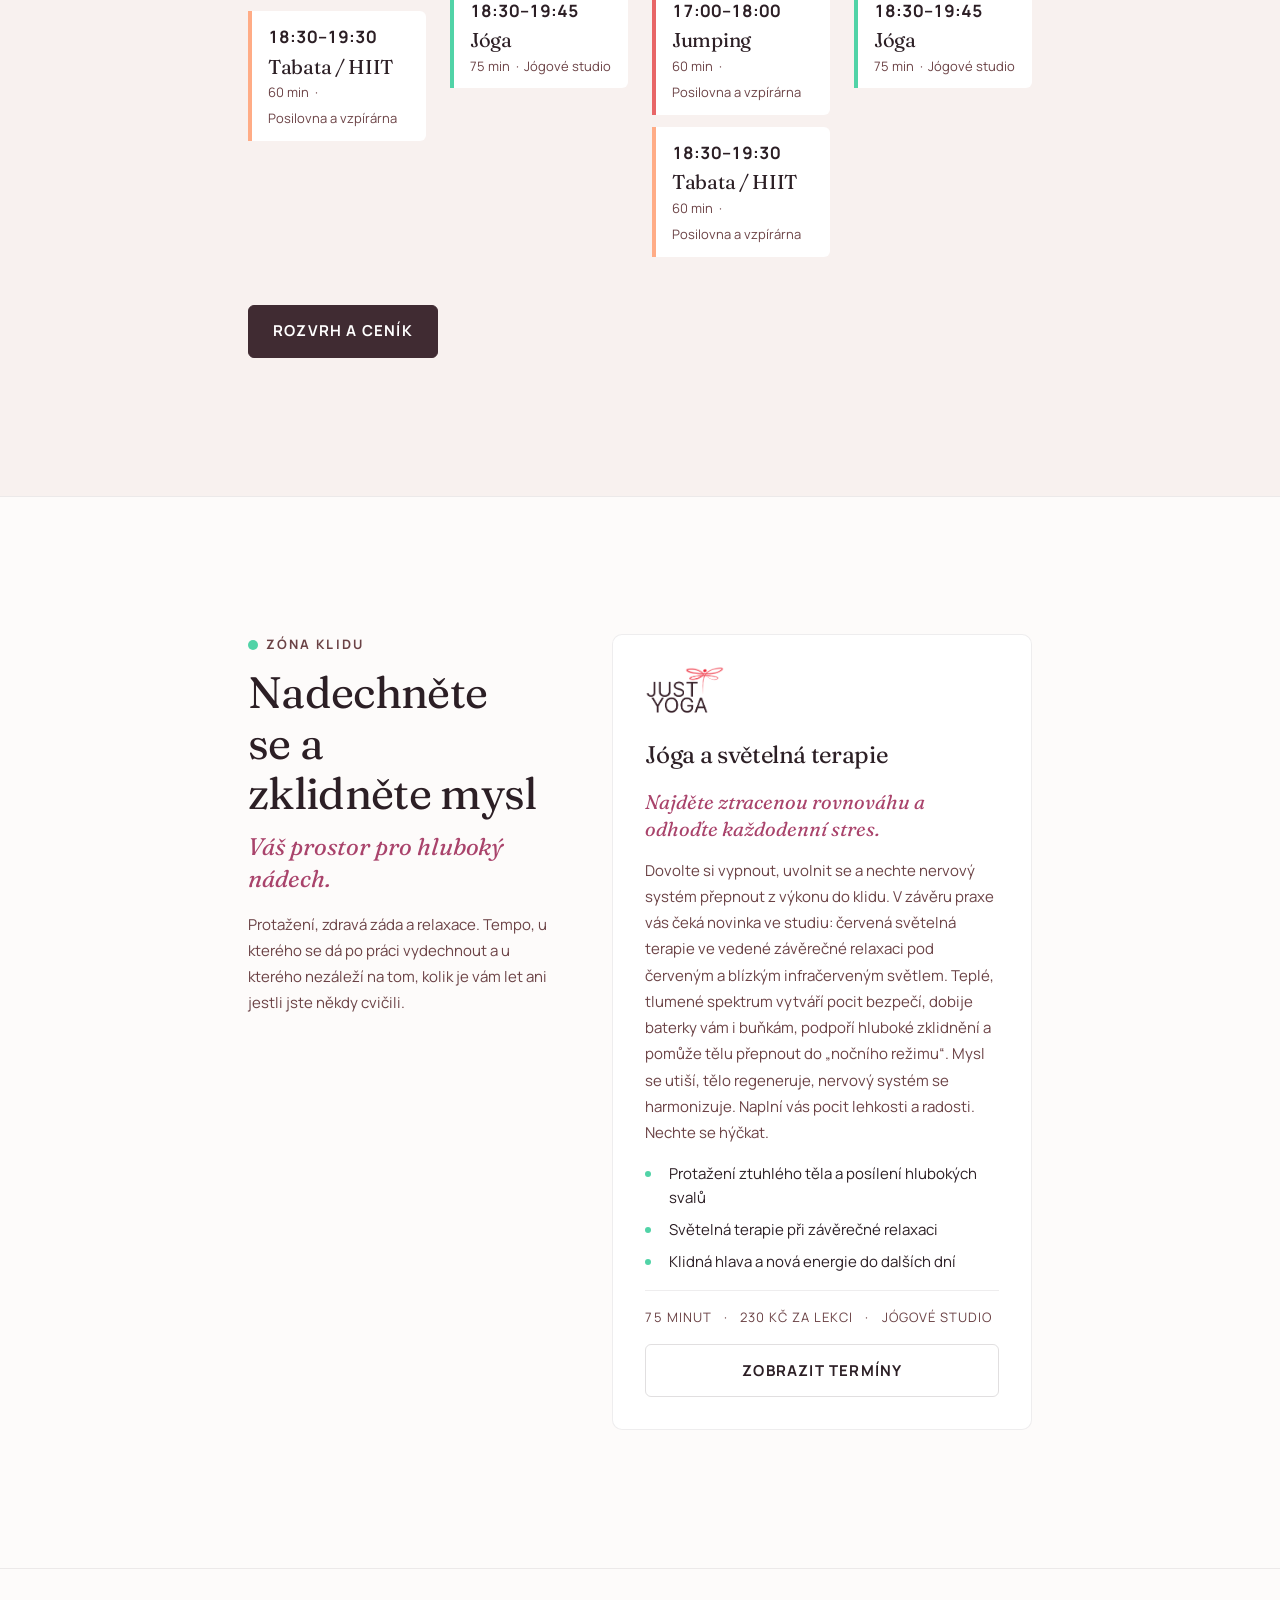
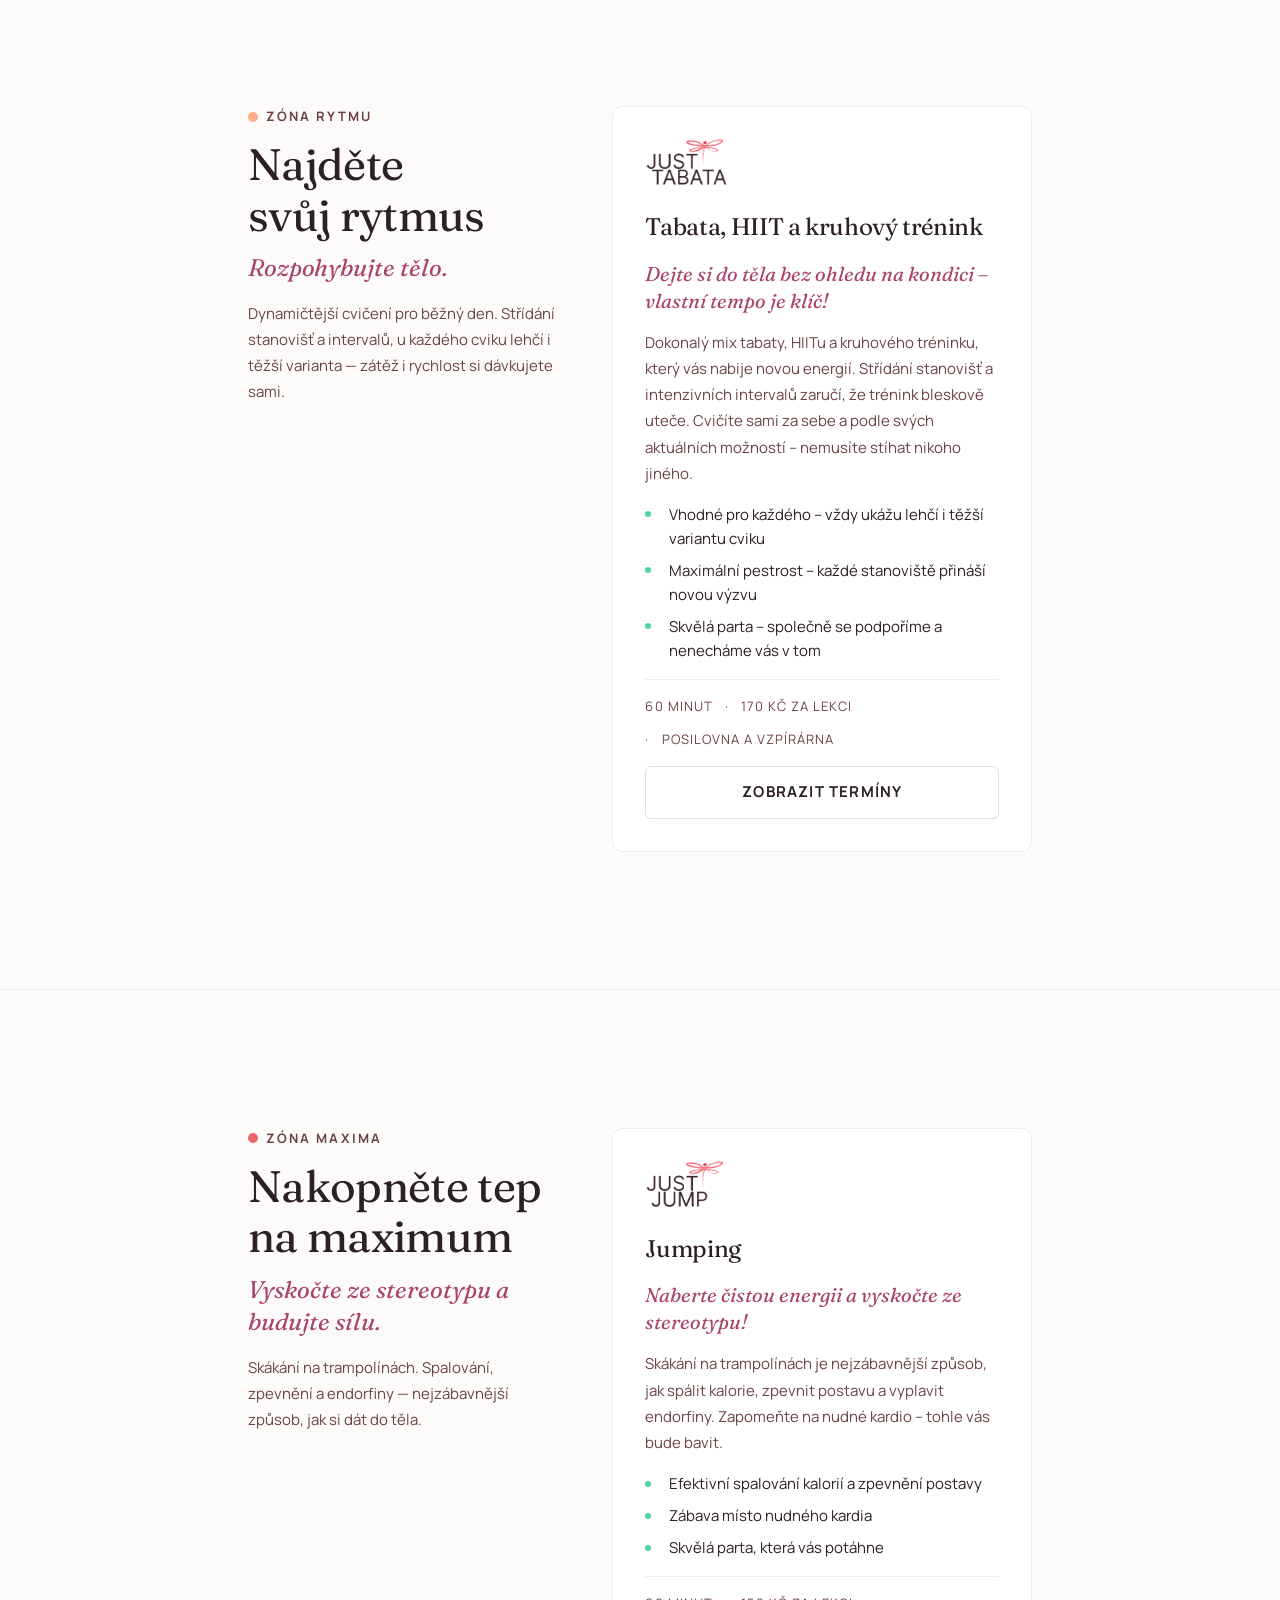
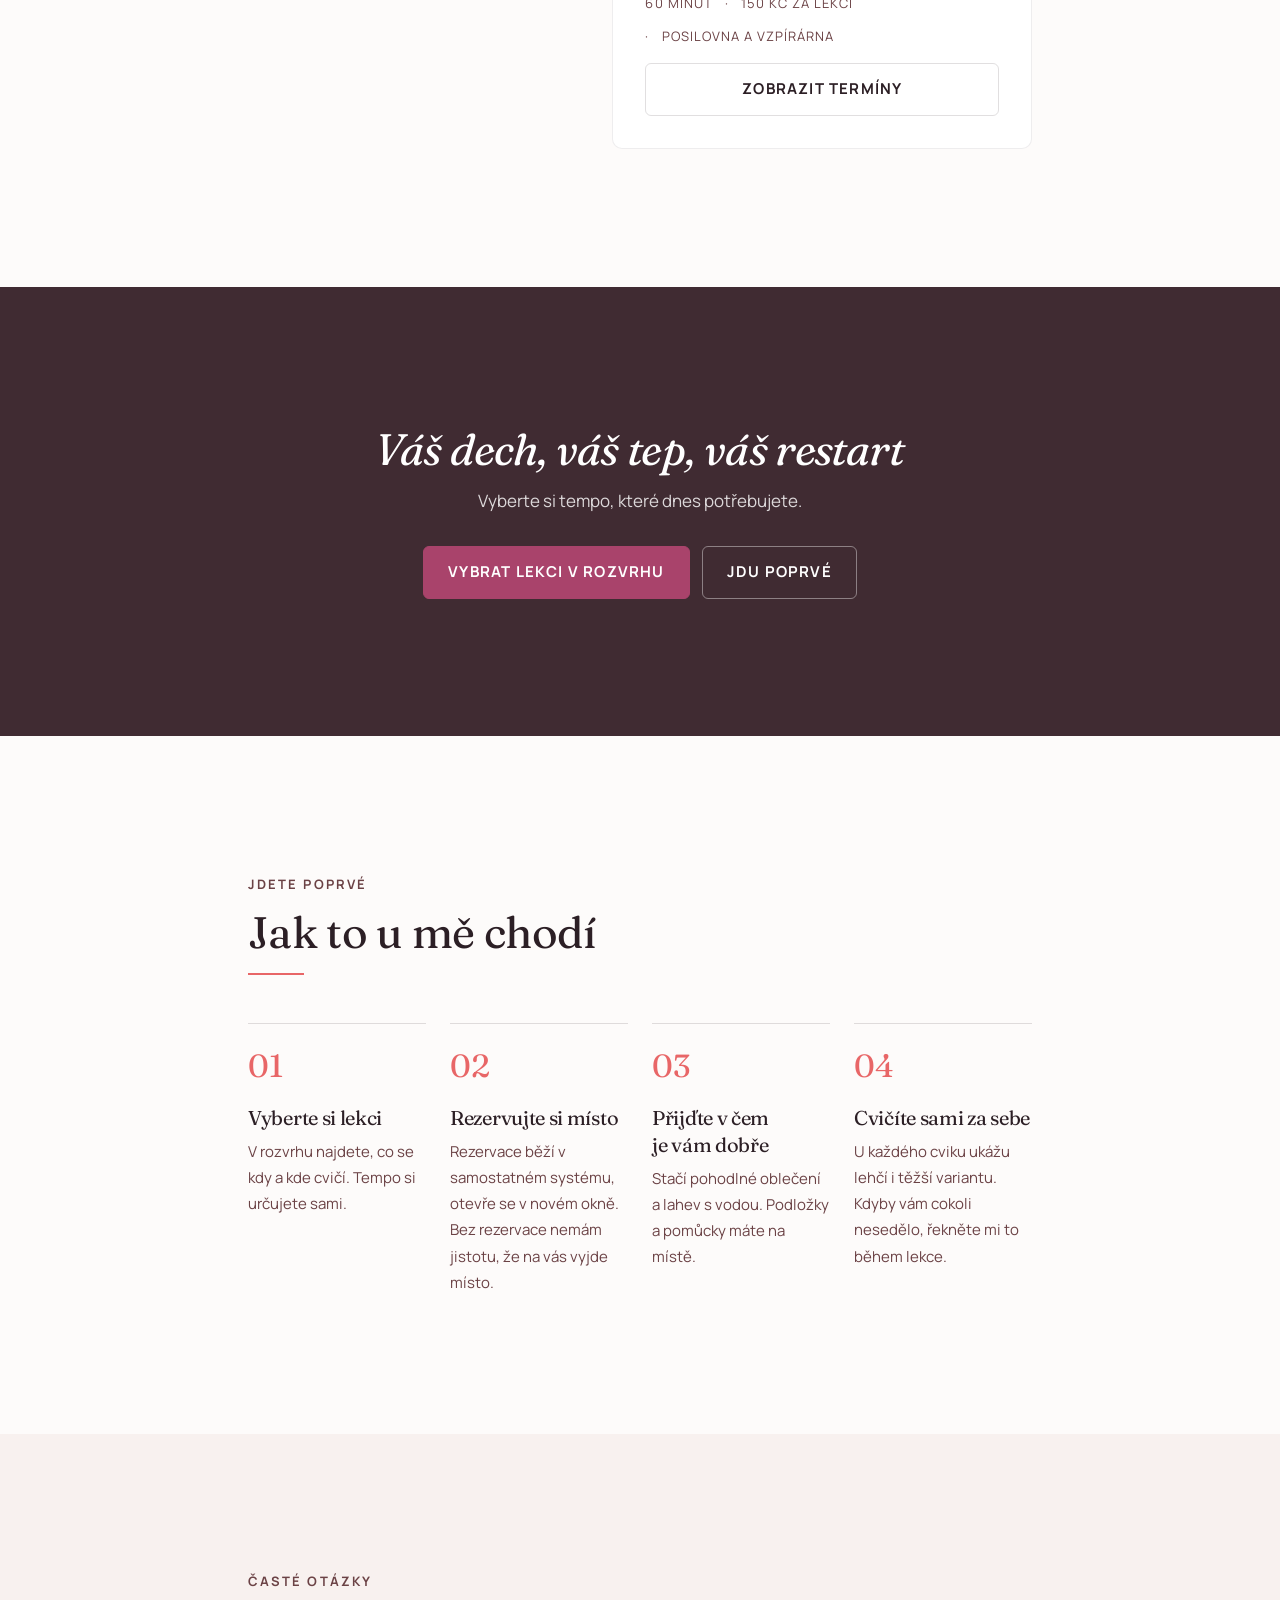
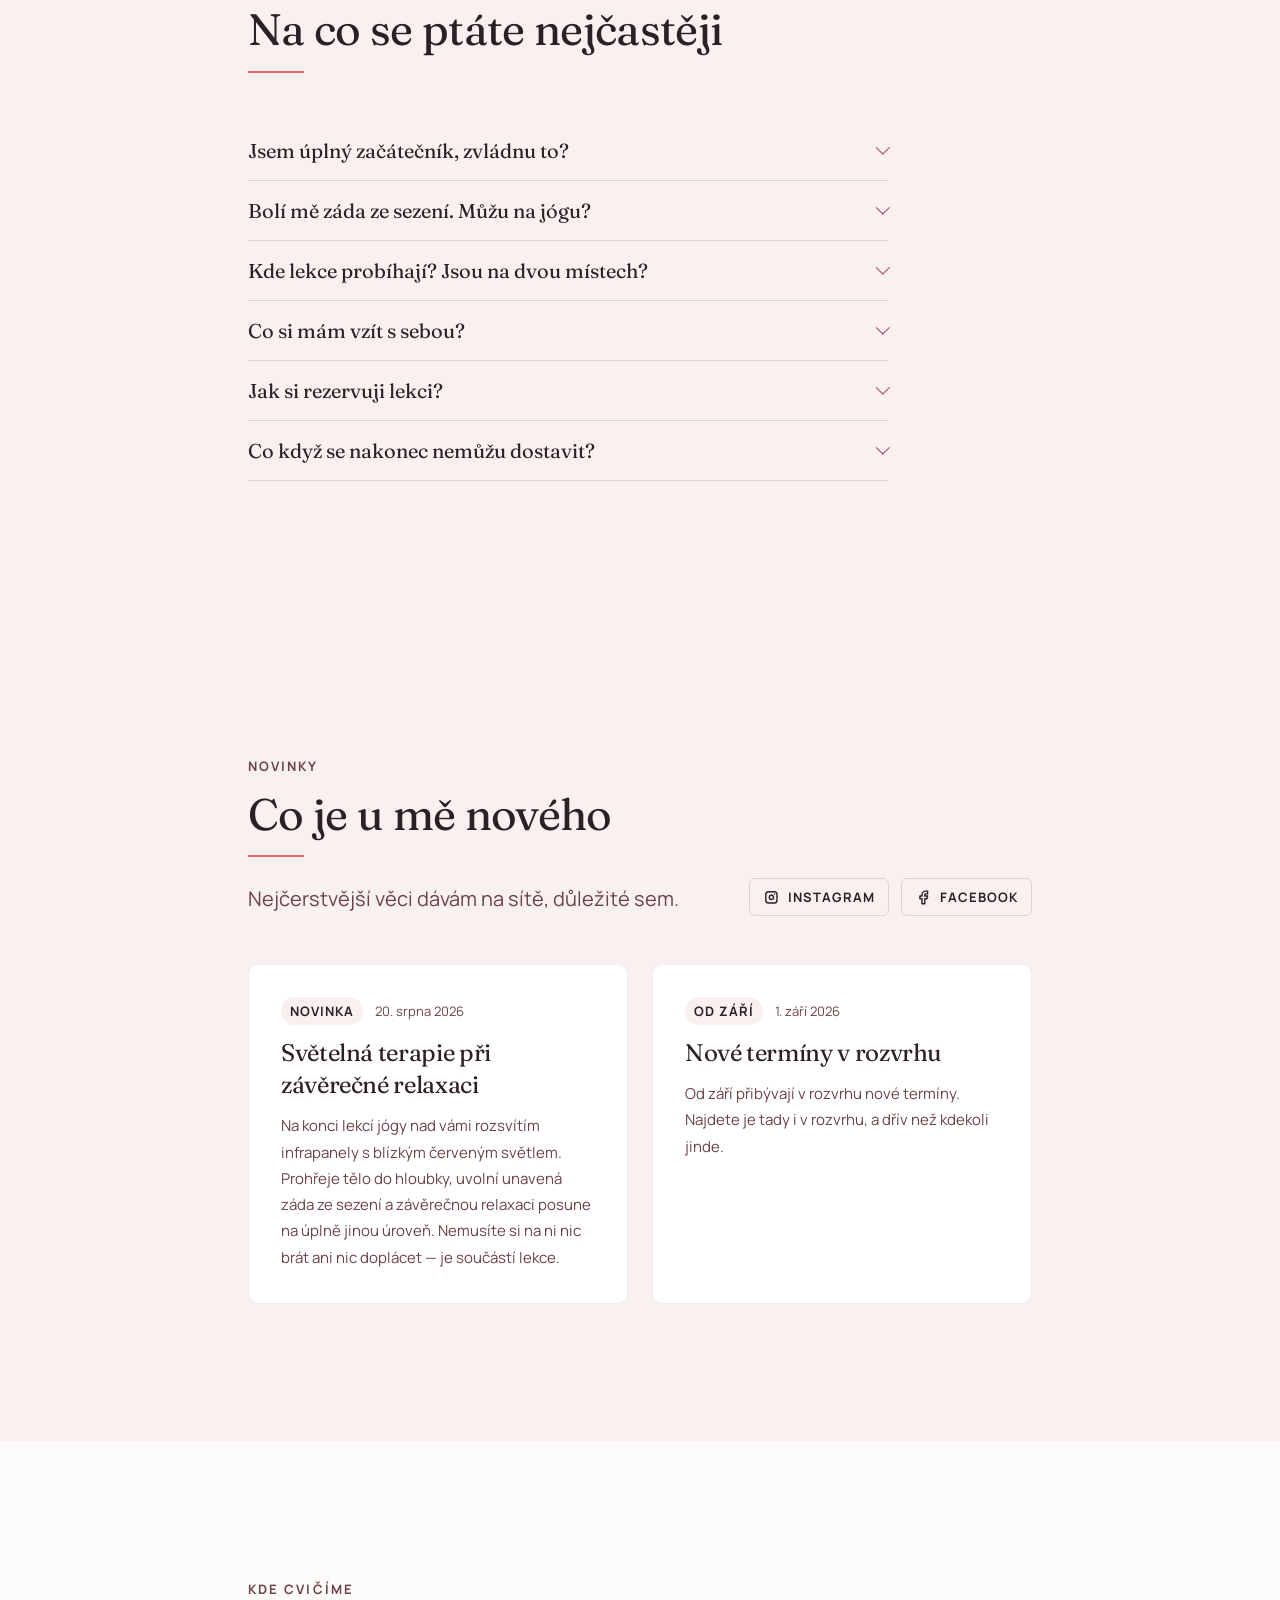
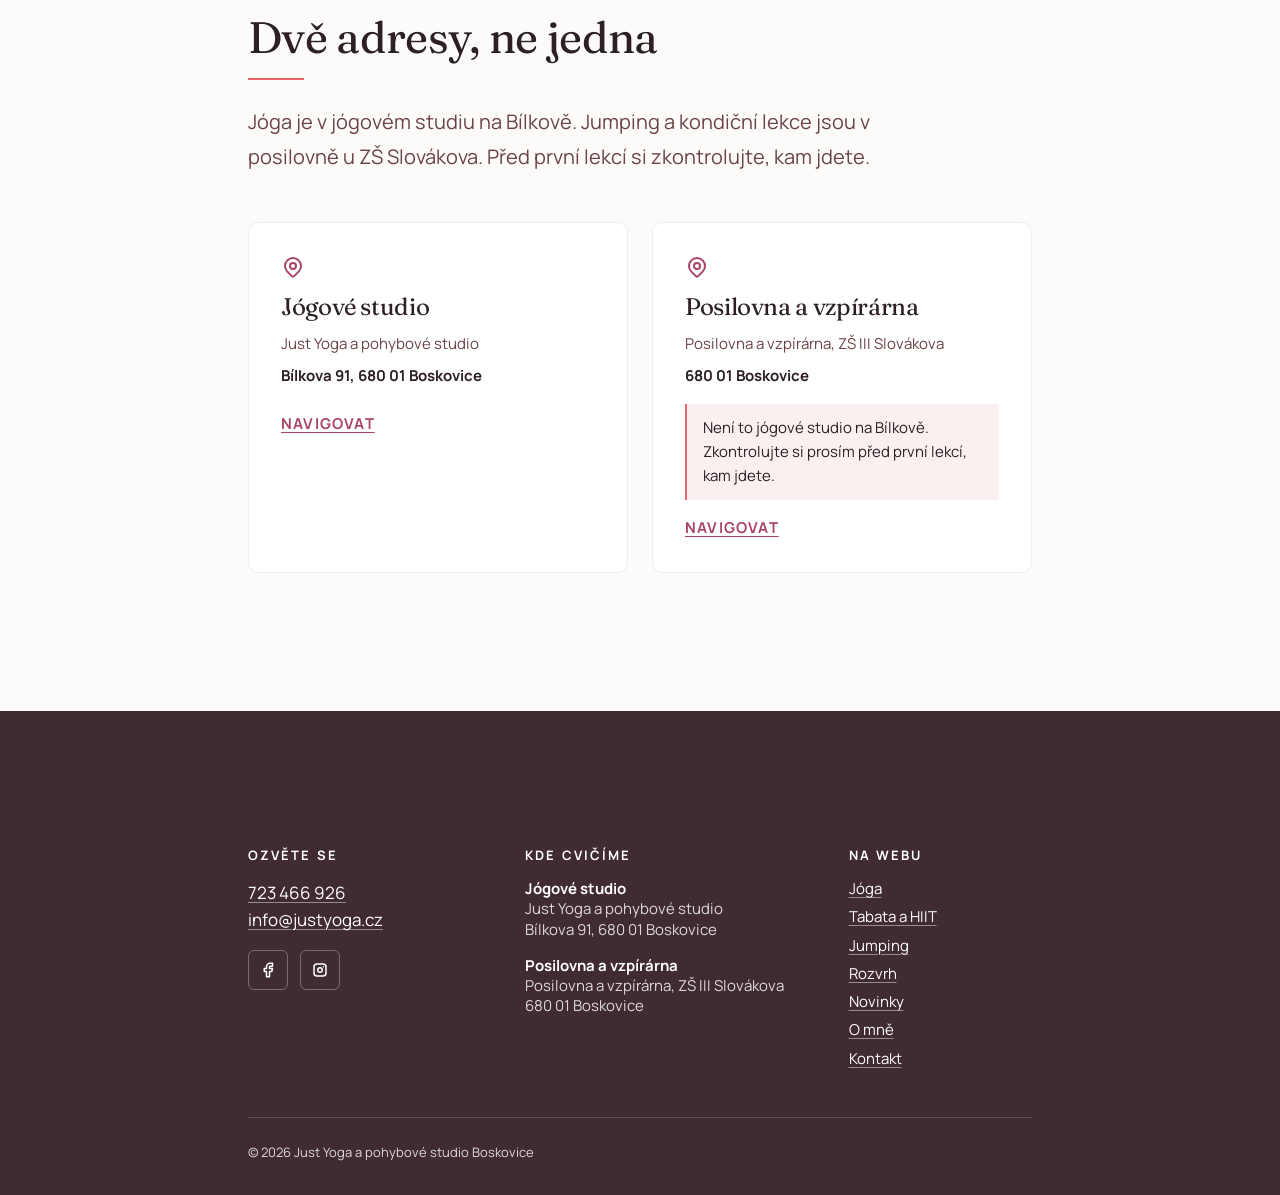
==== commit ba2c3aae: "Připomínky klientky ze 4. 9.: texty, časy a ceny Nový úvodní odstavec ("Většina studií má jen jedno " ====
--- a/index.html
+++ b/index.html
@@ -62,9 +62,15 @@
               <span class="hero__title-accent">dávkujete sami</span>
             </h1>
             <p class="hero__lede">
-              Vedu jógu se světelnou terapií, jumping na trampolínách a kruhový
-              trénink. U každého cviku ukážu lehčí i těžší variantu, takže
-              cvičíte podle svých možností — ne podle někoho vedle vás.
+              Většina studií má jen jedno tempo. Já věřím, že tělo potřebuje klid i výkon
+              — jen ne vždycky ve stejný den. Zpomalte dech na józe, nebo zvyšte
+              tepovku na jumpingu, HIITu, tabatě a kruhovém tréninku. Najděte svůj
+              balanc v jakémkoli rytmu.
+            </p>
+            <p class="hero__note">
+              Ukazatel tempa vám po celou dobu prohlídky ukazuje, v jakém tempu se
+              právě nacházíte — sledujte, jak se mění, když se posouváte od jógy
+              k tréninkům.
             </p>
             <div class="hero__actions">
               <a class="btn btn--primary" href="rozvrh-cenik.html#rozvrh">Zobrazit rozvrh</a>
@@ -112,13 +118,6 @@
            zároveň pořadí, ve kterém tepometr zrychluje, takže se sem
            nesmí vsunout nic, co by ten oblouk přerušilo. -->
       <div data-zone-calm></div>
-
-      <!-- „Most" — klientka ho chtěla přesně sem, do chvíle, kdy se
-           kolečko poprvé zrychlí, jako vysvětlení, proč se dalo do
-           pohybu. -->
-      <section class="section band--alt bridge" aria-label="Proč tři tempa">
-        <div data-bridge></div>
-      </section>
 
       <div data-zone-move></div>
       <div data-zone-burn></div>
--- a/css/layout.css
+++ b/css/layout.css
@@ -232,8 +232,19 @@
 
 .hero__lede {
   max-width: var(--measure-narrow);
+  margin-bottom: var(--space-3);
+  font-size: var(--text-lg);
+  line-height: var(--leading-relaxed);
+  color: var(--color-text-muted);
+}
+
+/* Návod k ukazateli tempa. Je to poznámka pod hlavním odstavcem, ne druhá
+   perex — proto menší stupeň a stejná tlumená hodnota jako popisky, aby
+   nesoutěžila s tlačítky pod sebou. */
+.hero__note {
+  max-width: var(--measure-narrow);
   margin-bottom: var(--space-6);
-  font-size: var(--text-lg);
+  font-size: var(--text-sm);
   line-height: var(--leading-relaxed);
   color: var(--color-text-muted);
 }
@@ -1160,21 +1171,6 @@
 .zone__cards {
   display: grid;
   gap: var(--space-5);
-}
-
-/* ==== Bridge =========================================================
-   The client's explanation of why the meter started moving. It is one
-   paragraph and it is set like a pull quote, because that is its job on
-   the page — to be read, not skimmed past. */
-
-.bridge__text {
-  margin: 0;
-  font-family: var(--font-display);
-  font-size: var(--text-2xl);
-  font-style: italic;
-  line-height: var(--leading-snug);
-  letter-spacing: var(--tracking-tight);
-  text-wrap: pretty;
 }
 
 /* ==== Rest zone (closing CTA) ======================================== */
@@ -1662,10 +1658,9 @@
 }
 
 /* ==== Průvodce =======================================================
-   Na desktopu plovoucí panel vlevo dole (vpravo sedí ukazatel tempa —
-   dva plovoucí prvky v jednom rohu se překrývají a jeden z nich zůstane
-   nepoužitelný). Na telefonu bottom sheet přes skoro celou výšku: okénko
-   v rohu se na 390 px nedá číst a většina návštěvníků chodí z mobilu.
+   Plovoucí panel vlevo dole (vpravo sedí ukazatel tempa — dva plovoucí
+   prvky v jednom rohu se překrývají a jeden z nich zůstane nepoužitelný).
+   Na malé obrazovce se nezobrazuje vůbec, viz konec sekce.
 
    Vzhled je vzhled webu: karta, hairline, náš font. Bubliny nejsou modré
    a nemají špičku — má to vypadat jako součást stránky, ne jako nalepený
@@ -1679,16 +1674,6 @@
   display: grid;
   justify-items: start;
   gap: var(--space-3);
-}
-
-/* Zámek scrollu pod otevřeným sheetem. Na html, ne na body: iOS Safari
-   jinak scroll řetězí dál na dokument. */
-.assistant-locked {
-  overflow: hidden;
-}
-
-.assistant__backdrop {
-  display: none;
 }
 
 .assistant__launcher {
@@ -1714,6 +1699,13 @@
   background: var(--color-primary-hover);
 }
 
+/* Otevřený panel spouštěč nahrazuje, nestojí pod ním. Dvě věci, které
+   dělají totéž, vedle sebe jen matou — zavírá se křížkem, Escapem,
+   a na telefonu i klepnutím do překryvu. */
+.assistant[data-open="true"] .assistant__launcher {
+  display: none;
+}
+
 /* Tečka, ne ikona bubliny: bublina slibuje, že na druhé straně někdo je. */
 .assistant__launcher-dot {
   width: 0.5rem;
@@ -1725,13 +1717,24 @@
 /* Panel je sloupcový flex s vlastním stropem výšky: hlavička, nabídky
    a poznámka mají pevnou výšku, vlákno si vezme zbytek. Bez toho by
    dlouhá odpověď z FAQ vytáhla panel přes celou obrazovku. */
+/* `[hidden]` MUSÍ být přebito zpátky na `display: none`. Prohlížeč skrývá
+   skryté prvky pravidlem `[hidden] { display: none }` ve svém výchozím
+   stylu, jenže autorský `display: flex` níž ho přebije — a na stránce pak
+   visí prázdné okno, na které nikdo neklikl. Chyba se objevila ve chvíli,
+   kdy se z panelu stal flex kontejner, a testy ji minuly, protože se
+   ptaly na vlastnost `hidden`, ne na vykreslený `display`. */
+.assistant__panel[hidden] {
+  display: none;
+}
+
 .assistant__panel {
   order: -1; /* panel nad spouštěčem, ne pod ním */
   display: flex;
   flex-direction: column;
   width: min(23rem, calc(100vw - 2 * var(--space-4)));
-  max-height: min(78vh, 40rem);
-  max-height: min(78svh, 40rem);
+  /* Hodnotu dopočítá JS z místa nad spouštěčem (sizePanel). Zápis tady je
+     záchranná síť, kdyby skript neběžel. */
+  max-height: var(--assistant-panel-max, min(70svh, 34rem));
   padding: var(--space-4);
   background: var(--color-surface);
   border: 1px solid var(--color-border);
@@ -1777,9 +1780,14 @@
 
 /* `min-height: 0` je to, co dovolí flexovému dítěti scrollovat — bez něj
    se vlákno roztáhne podle obsahu a strop panelu se ignoruje. */
+/* `flex: 0 3 auto` — roste podle obsahu, ale NEZABÍRÁ volné místo. S
+   `1 1 auto` si vlákno bralo celý zbytek panelu, takže mezi první větou
+   a nabídkami zela díra přes půl okna. Když je naopak obsahu moc, vlákno
+   se smršťuje třikrát rychleji než nabídky: nabídky jsou to, na co se
+   kliká, a mají mít přednost. min-height drží, aby se nesrazilo na nic. */
 .assistant__thread {
-  flex: 1 1 auto;
-  min-height: 0;
+  flex: 0 3 auto;
+  min-height: 3.5rem;
   display: grid;
   align-content: start;
   gap: var(--space-3);
@@ -1819,14 +1827,27 @@
    a jinak by vytlačily vlákno úplně mimo panel. */
 .assistant__choices {
   flex: 0 1 auto;
-  min-height: 0;
+  min-height: 6rem;
   display: grid;
   gap: var(--space-2);
-  max-height: 45%;
   overflow-y: auto;
   overscroll-behavior: contain;
   padding-top: var(--space-3);
   border-top: 1px solid var(--color-hairline);
+}
+
+/* Stínítko na spodní hraně seznamu nabídek, když se do něj všechno
+   nevejde. Třídu nasazuje JS (markScrollable) — CSS přetečení nezjistí. */
+.assistant__choices.has-more {
+  mask-image: linear-gradient(to bottom, #000 calc(100% - 2.5rem), transparent);
+}
+
+.assistant__choices.has-more::after {
+  content: "";
+  position: sticky;
+  bottom: 0;
+  display: block;
+  height: 1px;
 }
 
 .assistant__choice {
@@ -1882,81 +1903,22 @@
   }
 }
 
-/* ---- Bottom sheet (telefon) ---------------------------------------- */
-
-@media (width < 768px) {
-  /* Kontejner přestává být kotvou v rohu a roztáhne se přes celou plochu,
-     aby v něm mohl sedět překryv i panel u spodní hrany. */
-  .assistant[data-open="true"] {
-    inset: 0;
-    display: block;
-  }
-
-  .assistant[data-open="true"] .assistant__backdrop {
-    display: block;
-    position: absolute;
-    inset: 0;
-    background: color-mix(in srgb, var(--ramp-900) 45%, transparent);
-  }
-
-  /* Spouštěč pod otevřeným sheetem nemá co dělat — zavírá se křížkem
-     nebo klepnutím do překryvu. */
-  .assistant[data-open="true"] .assistant__launcher {
+/* ---- Malá obrazovka: průvodce se nezobrazuje ------------------------
+   Rozhodnuto 4. 9. 2026. Panel potřebuje vlákno, seznam nabídek a hlavičku
+   nad sebou; na telefonu se to vejde jen jako bottom sheet přes skoro celou
+   výšku, což je na rozcestník ze čtyř kliknutí neúměrné zabrání obrazovky.
+   Na telefonu vede stejnou práci hlavní navigace a CTA v obsahu.
+
+   Podmínka je ta samá, na které se dřív panel překlápěl do sheetu, včetně
+   nízkého okna: telefon na šířku má 844 px šířky a 390 px výšky, takže by
+   spadl do desktopové větve a plovoucí panel by vylezl nad horní hranu.
+
+   Skrývá se celý kontejner, ne jen spouštěč — `display: none` bere prvek
+   i z pořadí tabulátoru a ze stromu pro čtečky, takže na telefonu není na
+   co narazit. */
+
+@media (width < 768px), (height < 560px) {
+  .assistant {
     display: none;
   }
-
-  .assistant[data-open="true"] .assistant__panel {
-    position: absolute;
-    left: 0;
-    right: 0;
-    bottom: 0;
-    width: auto;
-    /* svh, ne vh: na iOS se vh počítá k adresní liště a spodek sheetu
-       by skončil pod ohybem obrazovky. */
-    height: min(88vh, 44rem);
-    height: min(88svh, 44rem);
-    max-height: none;
-    border-radius: var(--radius-xl) var(--radius-xl) 0 0;
-    border-bottom: 0;
-    padding: var(--space-4);
-    /* Domovský indikátor iPhonu jinak sedí na posledním tlačítku. */
-    padding-bottom: max(var(--space-4), env(safe-area-inset-bottom));
-  }
-
-  /* Úchyt: jediný signál, že jde o plachtu vytaženou zdola. */
-  .assistant[data-open="true"] .assistant__panel::before {
-    content: "";
-    flex-shrink: 0;
-    align-self: center;
-    width: 2.25rem;
-    height: 4px;
-    margin-bottom: var(--space-4);
-    border-radius: var(--radius-pill);
-    background: var(--color-border);
-  }
-
-  .assistant[data-open="true"] .assistant__title {
-    font-size: var(--text-xl);
-  }
-
-  /* Ve sheetu je místa dost: text i terče můžou být větší. */
-  .assistant[data-open="true"] .assistant__bubble {
-    max-width: 100%;
-    font-size: var(--text-base);
-  }
-
-  .assistant[data-open="true"] .assistant__choice {
-    min-height: 3rem;
-    font-size: var(--text-base);
-  }
-
-  .assistant[data-open="true"] .assistant__note {
-    font-size: var(--text-xs);
-  }
-
-  /* Sheet zakrývá proužek ukazatele tempa; nechat ho pod překryvem
-     prosvítat by jen mátlo. */
-  .assistant-locked .hrm {
-    display: none;
-  }
-}
+}
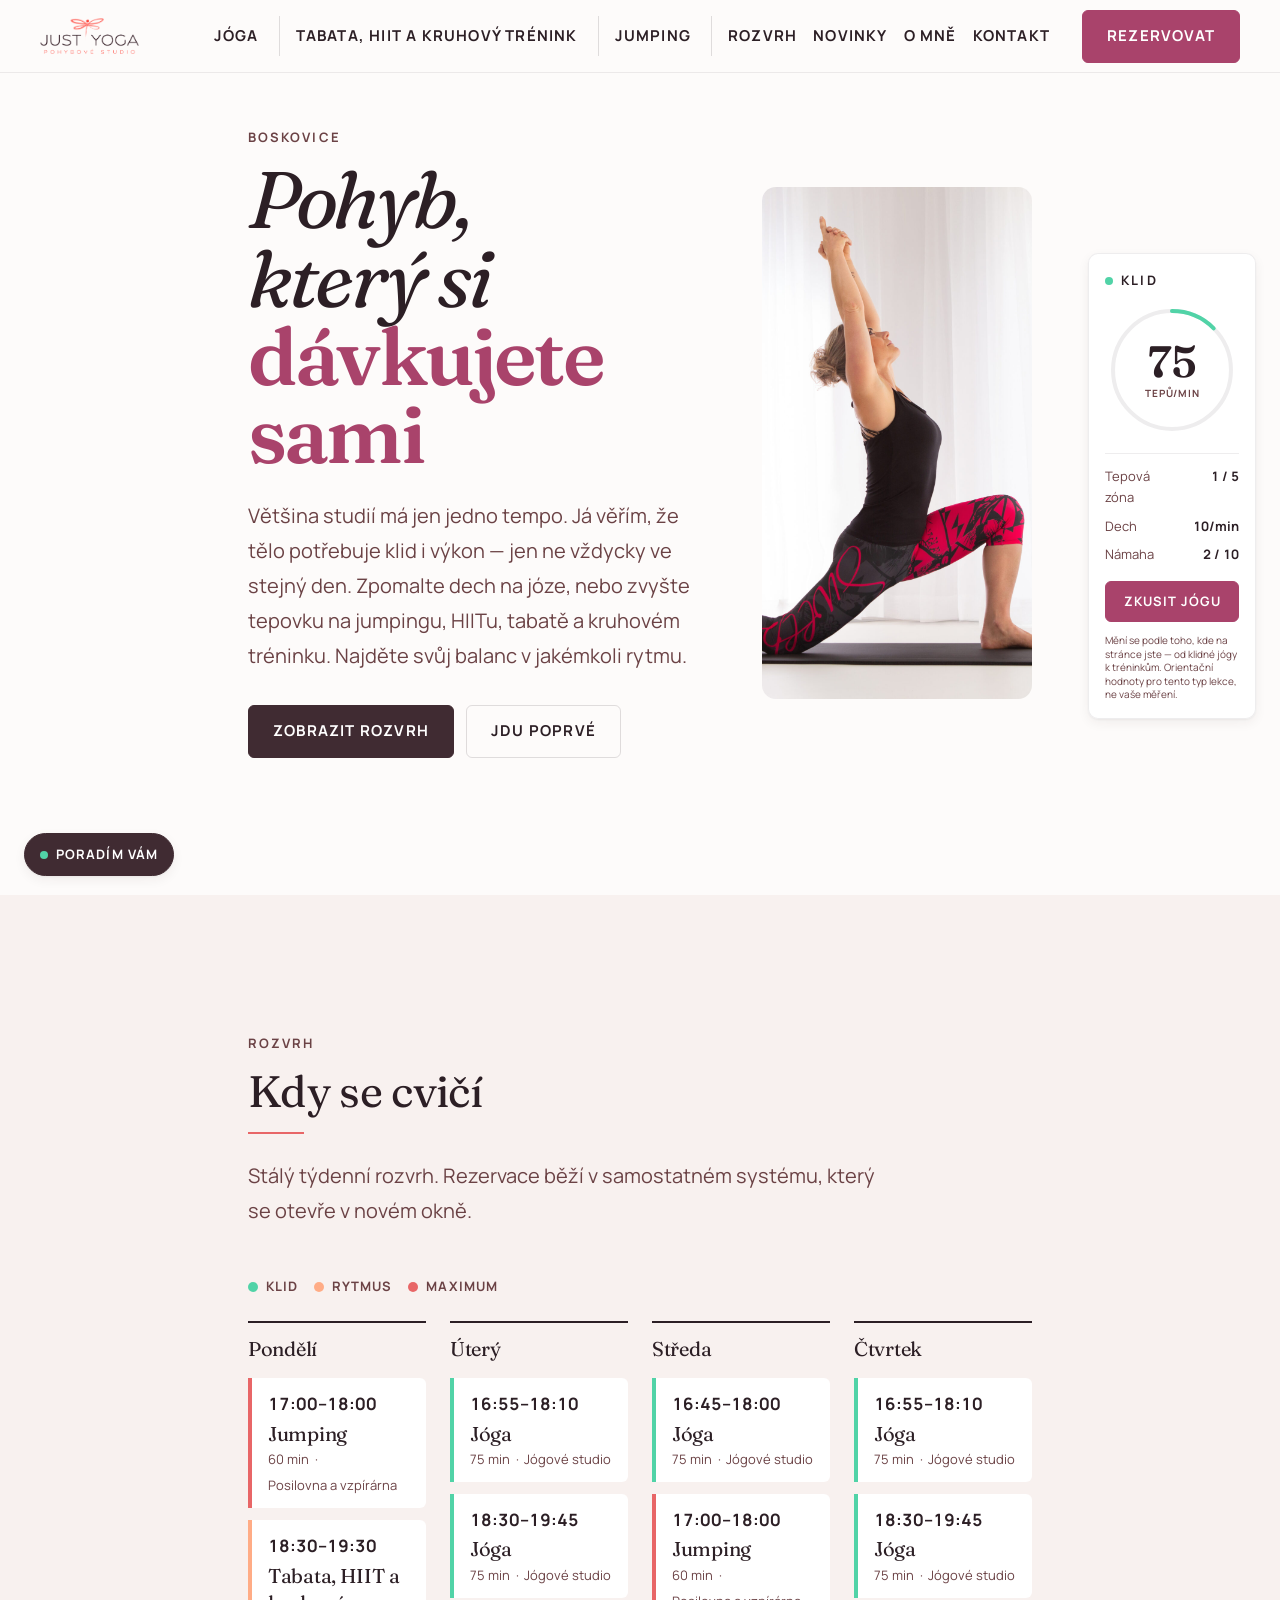
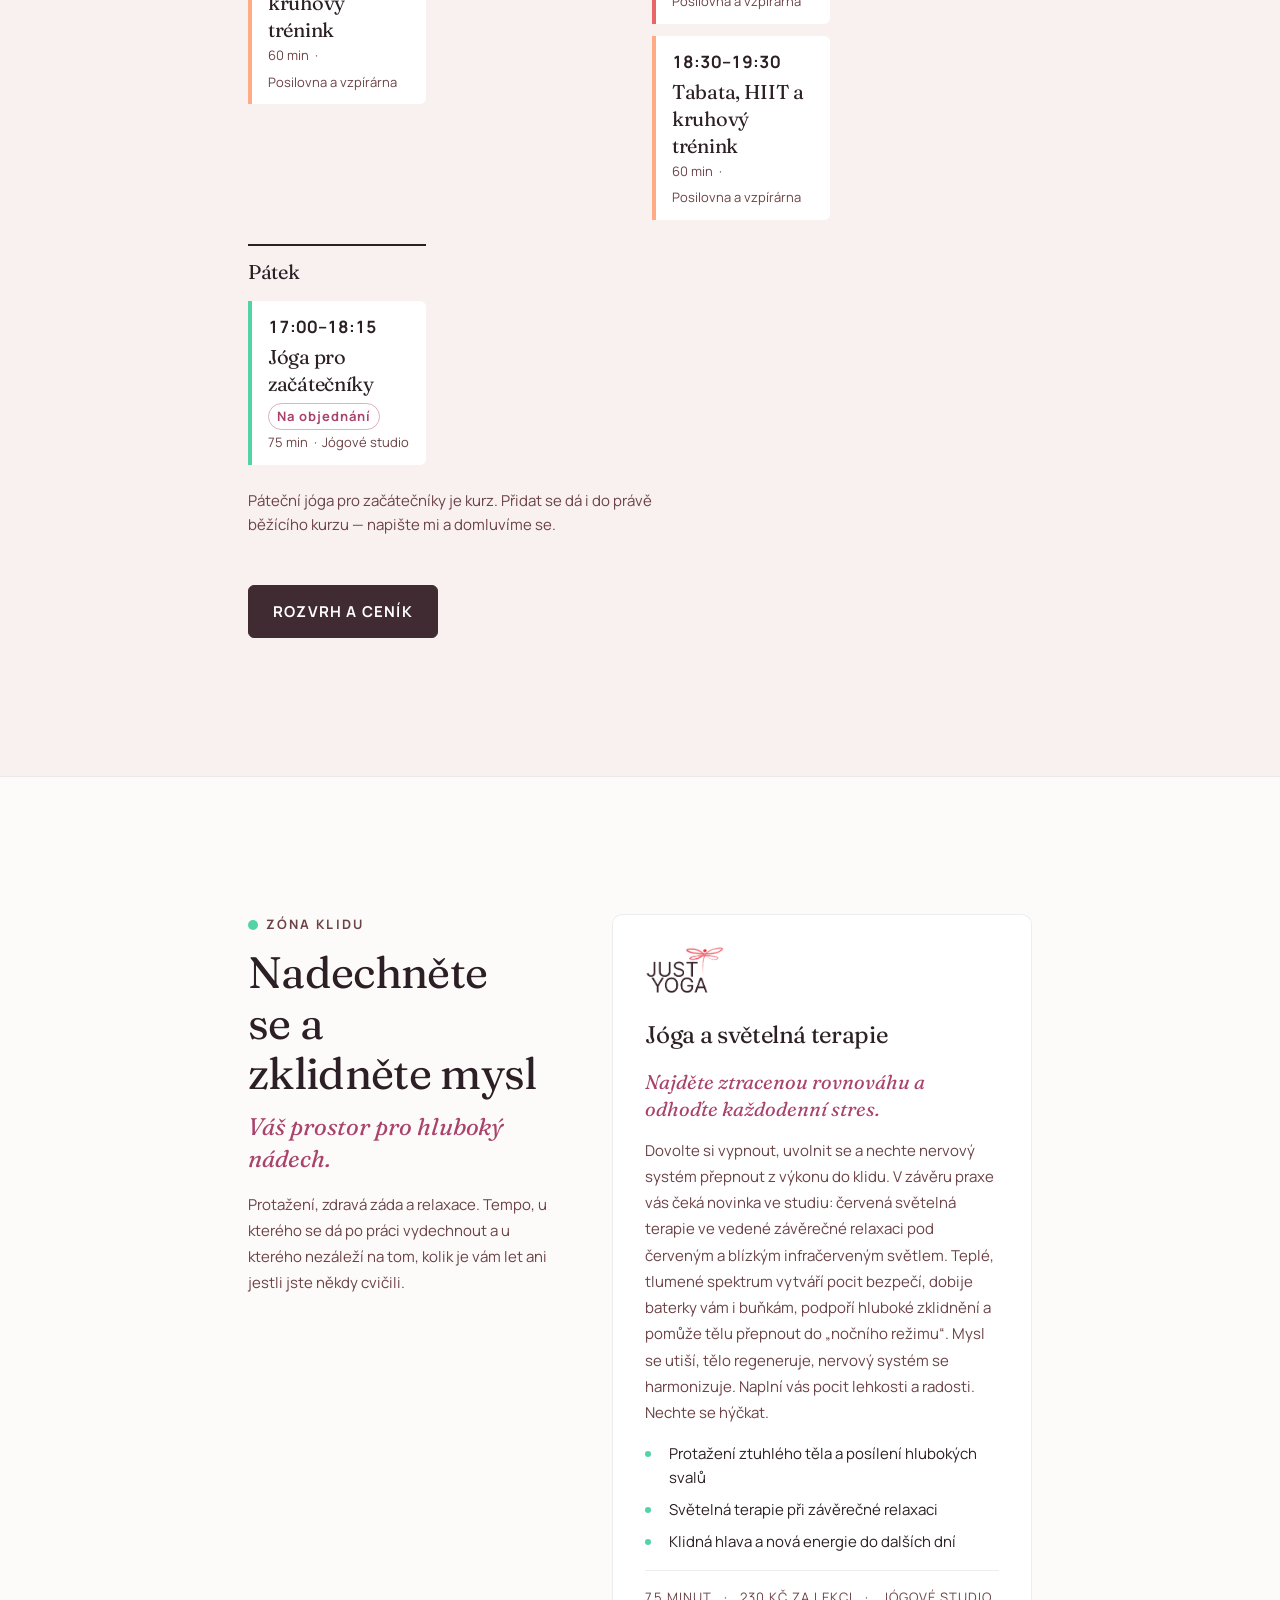
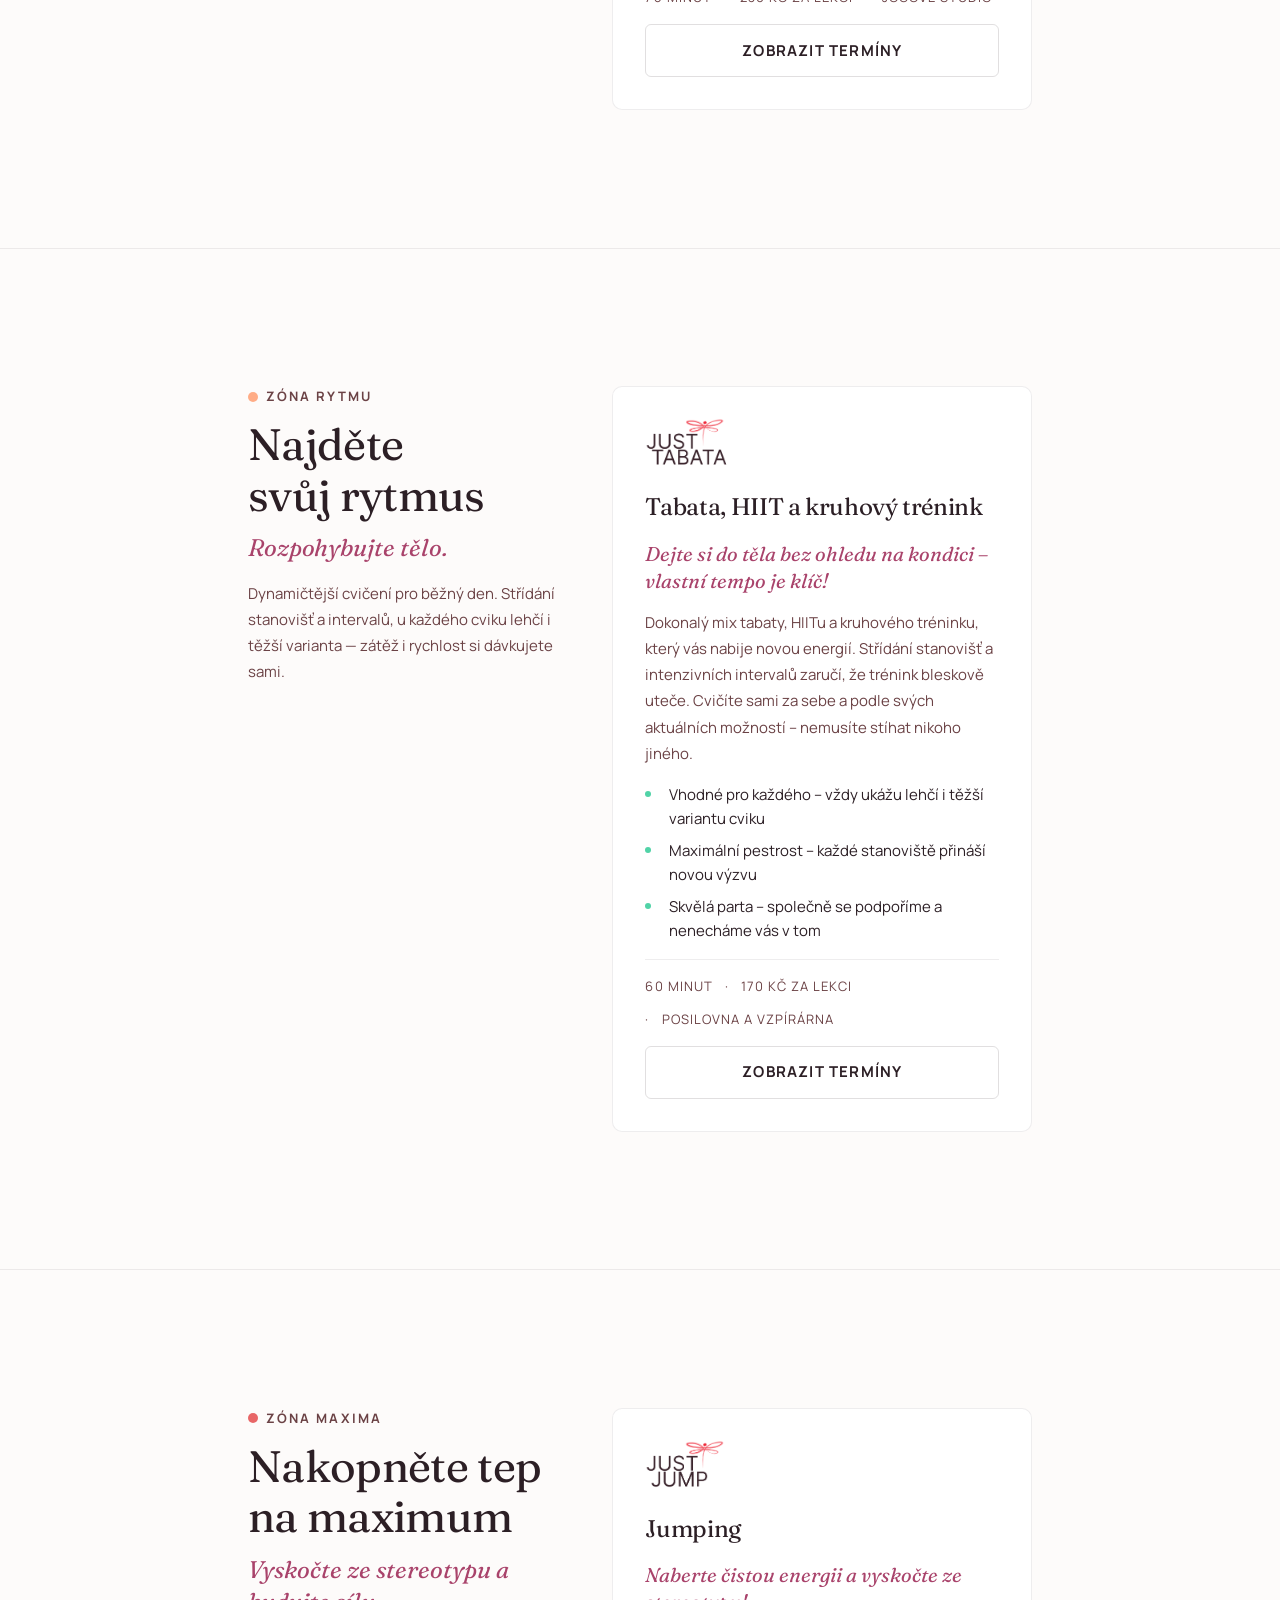
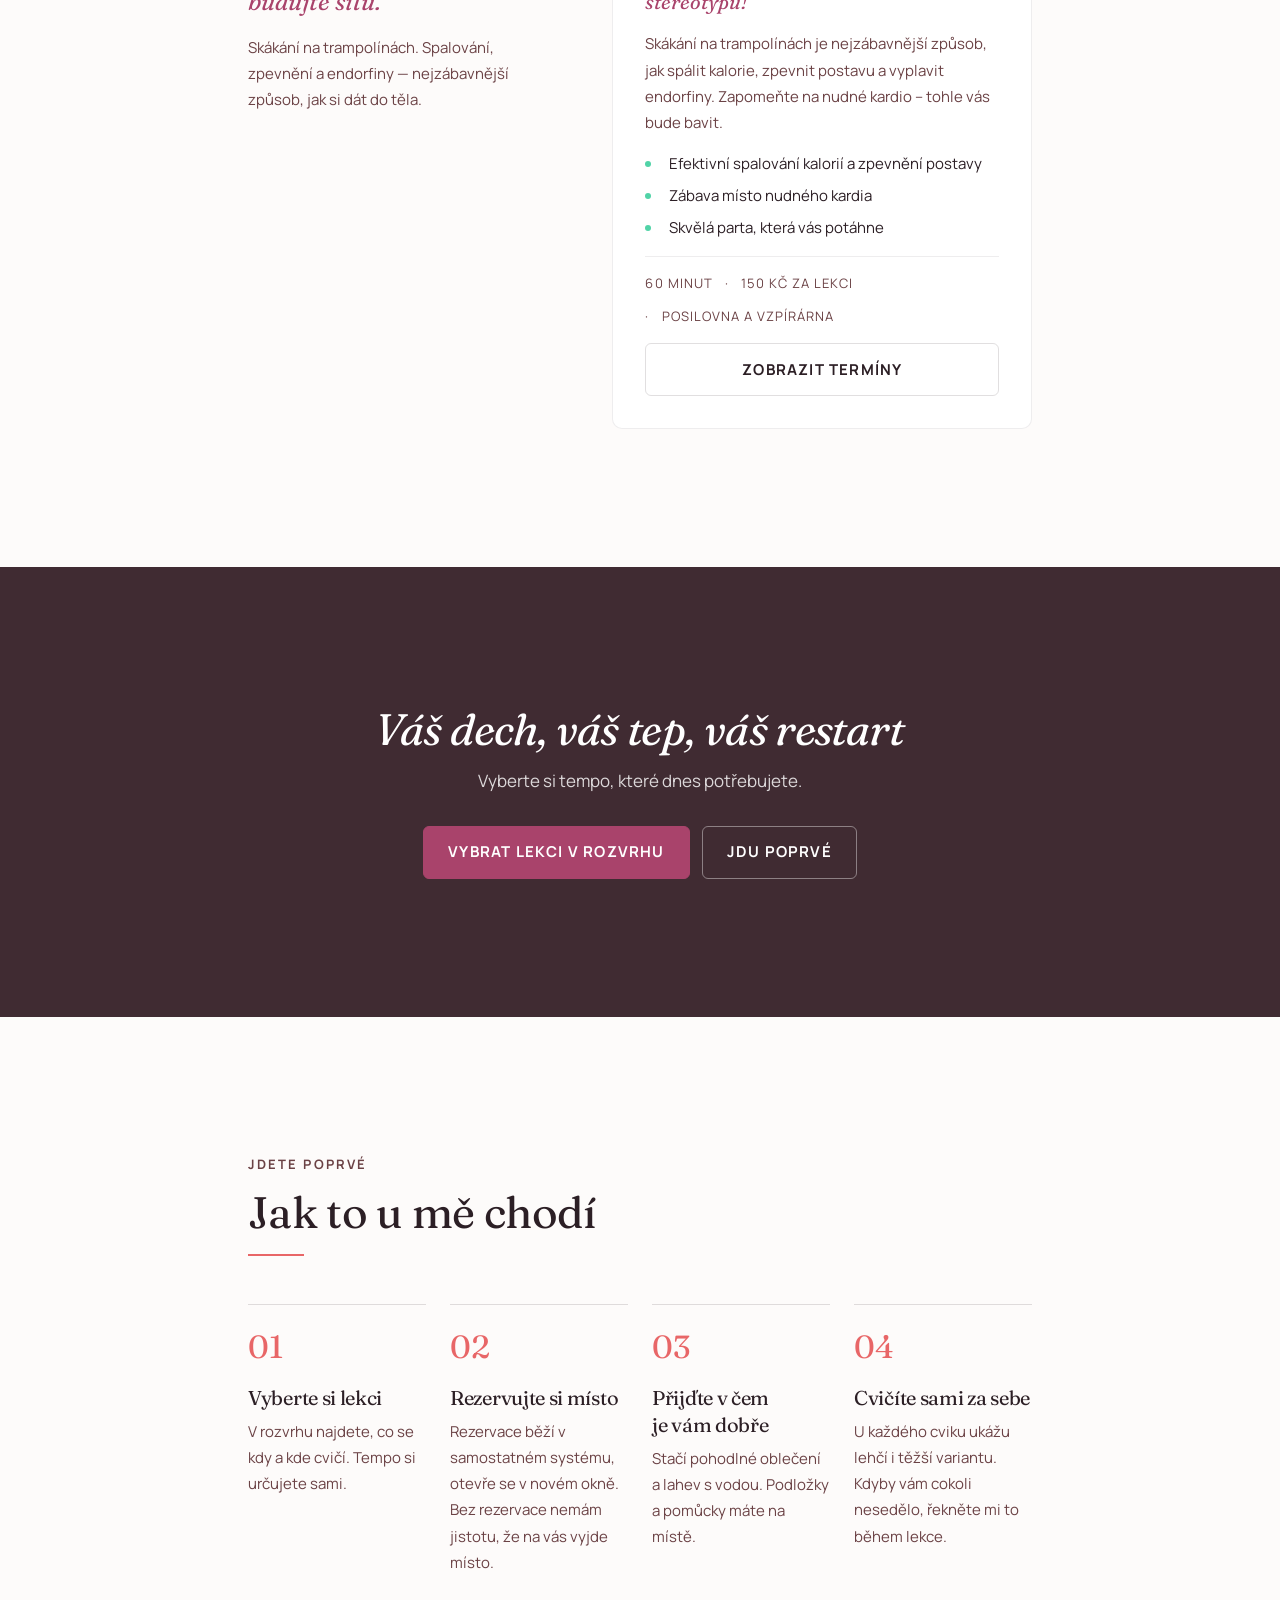
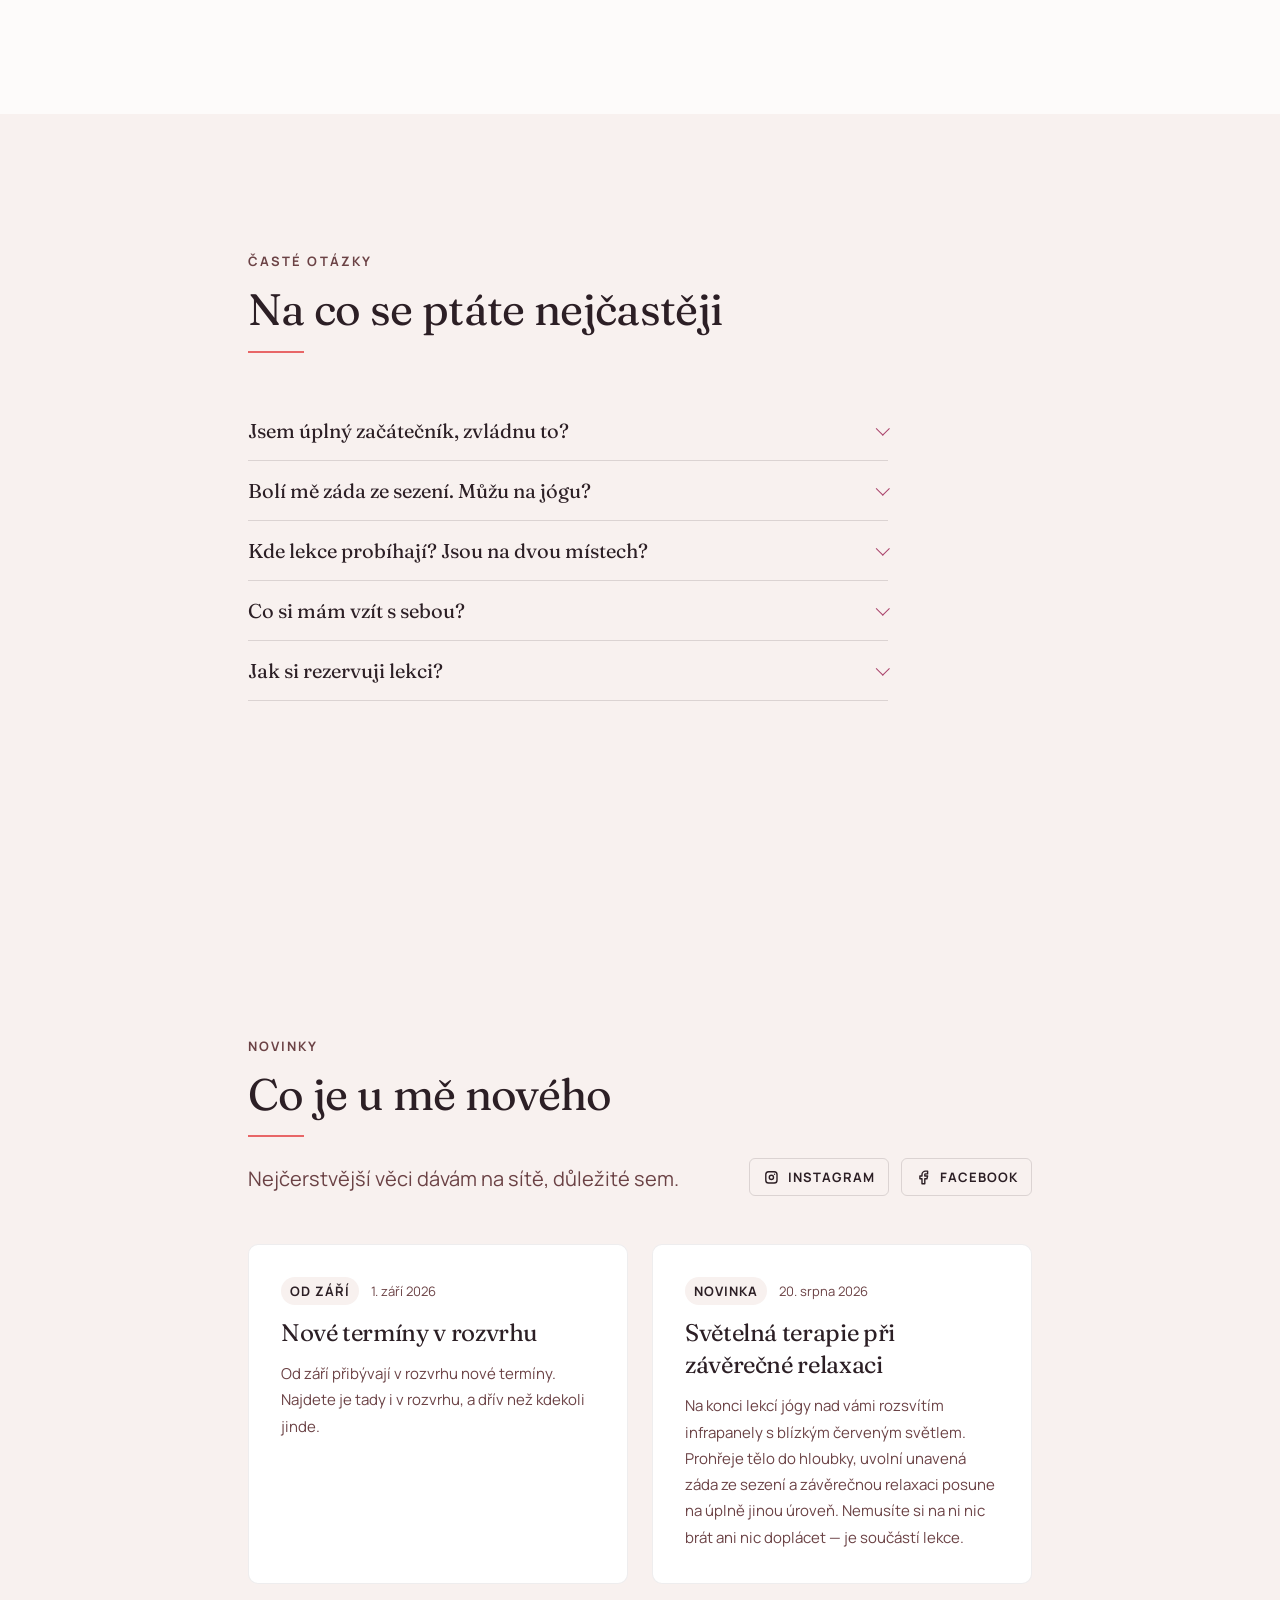
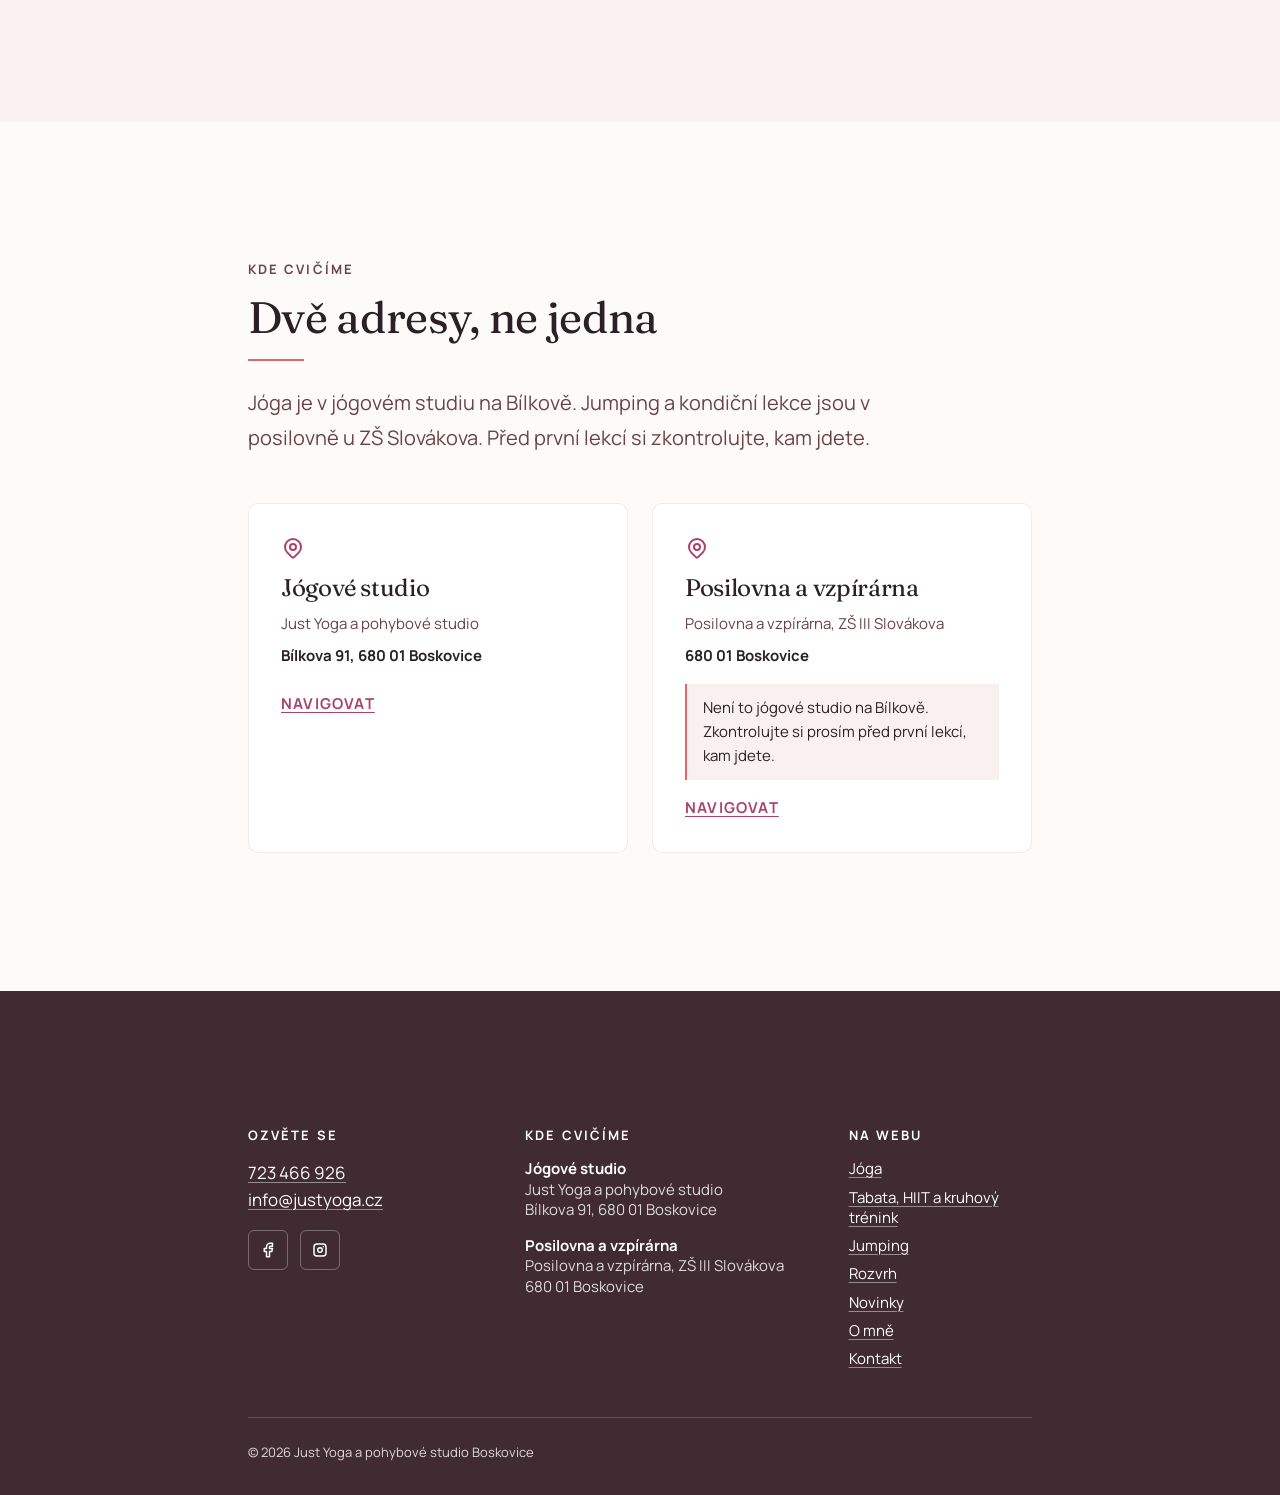
==== commit ef291611: "Ukazatel tempa: popis k tepu a půlnižší proužek na mobilu Dvě připomínky klientky ze 7. 9. 2026, obě" ====
--- a/index.html
+++ b/index.html
@@ -67,11 +67,10 @@
               tepovku na jumpingu, HIITu, tabatě a kruhovém tréninku. Najděte svůj
               balanc v jakémkoli rytmu.
             </p>
-            <p class="hero__note">
-              Ukazatel tempa vám po celou dobu prohlídky ukazuje, v jakém tempu se
-              právě nacházíte — sledujte, jak se mění, když se posouváte od jógy
-              k tréninkům.
-            </p>
+            <!-- Vysvětlení ukazatele tempa tady BYLO a schválně tu není:
+                 klientka (7. 9. 2026) chtěla mít popis u samotného tepu,
+                 ne v hero. Text teď žije v panelu ukazatele
+                 (js/ui/heart-rate-meter.js, .hrm__note). -->
             <div class="hero__actions">
               <a class="btn btn--primary" href="rozvrh-cenik.html#rozvrh">Zobrazit rozvrh</a>
               <a class="btn btn--ghost" href="#poprve">Jdu poprvé</a>
--- a/css/layout.css
+++ b/css/layout.css
@@ -4,7 +4,24 @@
    `min-width: 768px` for desktop and up, `width < 768px` for below.
    `max-width: 768px` is never used — it would overlap the first. */
 
-/* ==== Header ========================================================= */
+/* ==== Header =========================================================
+
+   ⚠️ Navigace má vlastní breakpoint 1220 px, ne 768 px jako zbytek webu.
+   Není to breakpoint layoutu, ale odpověď na otázku „vejde se sedm
+   položek vedle loga do jednoho řádku?". Klientka chce v menu plný název
+   „Tabata, HIIT a kruhový trénink" a s ním potřebuje logo + seznam +
+   tlačítko Rezervovat = 1175 px obsahu. Přetékat přestane od 1200 px
+   (změřeno), takže hranice je 1220 px s rezervou. Pod ní menu drží
+   tlačítko. Stejná povaha výjimky jako 1280 px u ukazatele tempa.
+
+   ⚠️ Hodnota se posunula ze 1180 na 1220 px 7. 9. 2026, když do nabídky
+   lekcí přibyly vlasové linky mezi položkami (+40 px). Na 1180 px pak
+   hlavička přetékala o 17 px. Kdykoli se do menu sáhne, tohle se musí
+   PŘEMĚŘIT — je to jediné číslo, které drží hlavičku pohromadě.
+
+   Tím se zároveň spravila starší chyba: na 768–1023 px se vodorovné menu
+   zapínalo, ale do řádku se nevešlo ani se starými popisky, takže
+   hlavička přetékala do šířky. */
 
 .header {
   position: sticky;
@@ -40,17 +57,24 @@
   gap: var(--space-4);
 }
 
-/* Předěl mezi nabídkou lekcí a stránkami webu. Vlasová linka, ne mezera:
-   samotná mezera se v řádku ztratí a obě skupiny splynou v jeden seznam. */
-@media (min-width: 768px) {
-  .nav__item--divide {
+/* Předěl mezi nabídkou lekcí a stránkami webu (`--divide`) a předěly mezi
+   jednotlivými lekcemi (`--split`). Vlasová linka, ne mezera: samotná
+   mezera se v řádku ztratí a položky splynou v jeden pruh textu — což se
+   dělo přesně u „Tabata, HIIT a kruhový trénink" mezi „Jóga" a „Jumping"
+   (připomínka klientky ze 7. 9. 2026). */
+@media (min-width: 1220px) {
+  .nav__item--divide,
+  .nav__item--split {
     margin-left: var(--space-1);
     padding-left: var(--space-4);
     border-left: 1px solid var(--color-border);
   }
 }
 
-@media (width < 768px) {
+/* Ve svislém panelu jen předěl mezi skupinami. Linky mezi lekcemi tam
+   nepatří: oddělovač má každý řádek už z `.nav__item + .nav__item`,
+   takže by se jen rozmazalo, kde končí lekce a začínají stránky. */
+@media (width < 1220px) {
   .nav__item--divide {
     border-top-width: 1px;
     border-top-color: var(--color-border);
@@ -62,7 +86,7 @@
   padding-block: var(--space-2);
   color: var(--color-text);
   font-size: var(--text-sm);
-  /* Bez tohohle se „Tabata a HIIT" i „Rozvrh a ceník" lámou na dva řádky
+  /* Bez tohohle se „Tabata, HIIT a kruhový trénink" láme na dva řádky
      a z vodorovného menu je dvouřádková mřížka. */
   white-space: nowrap;
   font-weight: 700;
@@ -93,7 +117,7 @@
   display: none;
 }
 
-@media (min-width: 768px) {
+@media (min-width: 1220px) {
   .nav__panel {
     display: flex;
     align-items: center;
@@ -101,7 +125,7 @@
   }
 }
 
-@media (width < 768px) {
+@media (width < 1220px) {
   .nav__toggle {
     display: flex;
     flex-direction: column;
@@ -230,21 +254,13 @@
   color: var(--color-accent);
 }
 
+/* Odstup od tlačítek nese perex. Dokud pod ním stál návod k ukazateli
+   tempa (.hero__note, odešel 7. 9. 2026 do panelu ukazatele), měl perex
+   jen space-3 a mezeru držela ta poznámka. */
 .hero__lede {
   max-width: var(--measure-narrow);
-  margin-bottom: var(--space-3);
+  margin-bottom: var(--space-6);
   font-size: var(--text-lg);
-  line-height: var(--leading-relaxed);
-  color: var(--color-text-muted);
-}
-
-/* Návod k ukazateli tempa. Je to poznámka pod hlavním odstavcem, ne druhá
-   perex — proto menší stupeň a stejná tlumená hodnota jako popisky, aby
-   nesoutěžila s tlačítky pod sebou. */
-.hero__note {
-  max-width: var(--measure-narrow);
-  margin-bottom: var(--space-6);
-  font-size: var(--text-sm);
   line-height: var(--leading-relaxed);
   color: var(--color-text-muted);
 }
@@ -353,9 +369,21 @@
   gap: var(--space-6);
 }
 
+/* auto-fit, ne pevný počet sloupců. Napevno zapsané `repeat(4, 1fr)`
+   fungovalo přesně tak dlouho, dokud se cvičilo čtyři dny; s pátečním
+   kurzem (7. 9. 2026) by pátý den spadl sám na druhý řádek a ve chvíli,
+   kdy klientka přidá šestý, znovu. Odpověď „kolik dnů se sem vejde" patří
+   mřížce, ne breakpointu — a jinak by tady musel přibýt další, což
+   CLAUDE.md zakazuje.
+
+   10rem je nejužší sloupec, ve kterém se ještě vejde „Jóga pro
+   začátečníky" i štítek. Pět dnů se tak vejde do řádku od ~1024 px
+   nahoru; mezi 1280 a ~1400 px, kde svislý panel ukazatele bere
+   obsahu 26rem, pátek na druhý řádek spadne. Zúžit sloupec ještě víc
+   kvůli téhle jedné šířce by zlomilo názvy lekcí všude jinde. */
 @media (min-width: 768px) {
   .week {
-    grid-template-columns: repeat(4, 1fr);
+    grid-template-columns: repeat(auto-fit, minmax(10rem, 1fr));
     gap: var(--space-5);
   }
 }
@@ -407,6 +435,34 @@
   gap: 0.35rem;
   font-size: var(--text-xs);
   color: var(--color-text-muted);
+}
+
+/* Štítek termínu, který se chová jinak než zbytek rozvrhu (páteční kurz).
+   Berry, ne korálová: nese text pod 24 px, takže potřebuje 4,5:1 —
+   berry má na bílé kartě 5,50, korálová 3,12 a smí jen kreslit tvary.
+   Obrys místo výplně, protože vyplněný štítek na řádku by soupeřil
+   s barevnou linkou zóny vlevo, a ta nese informaci. */
+.lesson__badge {
+  justify-self: start;
+  /* Zalomený štítek čte jako rozbitá grafika, ne jako informace. */
+  white-space: nowrap;
+  margin-top: var(--space-1);
+  padding: 0.15em 0.6em;
+  border: 1px solid color-mix(in srgb, var(--color-accent) 40%, transparent);
+  border-radius: var(--radius-pill);
+  font-size: var(--text-xs);
+  font-weight: 700;
+  letter-spacing: var(--tracking-wide);
+  color: var(--color-accent);
+}
+
+/* Poznámka pod celým rozvrhem. Štítek na řádku říká, že je termín kurz;
+   tohle říká, že se do rozjetého kurzu dá přidat — bez toho si „kurz"
+   část lidí přeloží jako „už mi ujel". */
+.week__note {
+  margin: var(--space-5) 0 0;
+  max-width: var(--measure-narrow);
+  font-size: var(--text-sm);
 }
 
 /* ==== Activities ===================================================== */
@@ -1220,17 +1276,33 @@
     --container: min(76rem, 100vw - 26rem);
     --container-wide: min(88rem, 100vw - 26rem);
   }
+
+  /* Hlavička z toho ustupování ven. Panel se drží uprostřed výšky okna,
+     takže se s lepivou hlavičkou nikdy nepotká — a zúžená hlavička brala
+     navigaci 416 px, které pro plný název položek potřebuje. */
+  .has-meter .header .shell--wide {
+    --container-wide: 88rem;
+  }
 }
 
 .hrm {
   position: fixed;
   right: clamp(0.75rem, 0.2rem + 1.6vw, 1.75rem);
-  top: 50%;
-  translate: 0 -50%;
+  /* Střed se počítá z pásma POD hlavičkou, ne z celého okna. Prosté
+     `top: 50%` fungovalo, dokud hlavička končila 416 px před pravým
+     krajem — pak panel překrýval jen prázdné pozadí. Od chvíle, kdy
+     navigace zabírá celou šířku, by na nízkém okně (do ~560 px výšky)
+     sedl přes tlačítko Rezervovat. Dvě protilehlé hodnoty a `margin:
+     auto` panel vycentrují a zároveň mu zakážou vylézt nad hlavičku;
+     na běžně vysokém okně je posun proti půlce okna asi 36 px. */
+  top: calc(4.5rem + var(--space-3));
+  bottom: var(--space-3);
+  height: fit-content;
+  margin-block: auto;
   z-index: var(--z-sticky);
   width: 10.5rem;
   padding: var(--space-4);
-  margin: 0;
+  margin-inline: 0;
   background: color-mix(in srgb, var(--color-surface) 92%, transparent);
   backdrop-filter: blur(10px);
   border: 1px solid var(--color-hairline);
@@ -1378,7 +1450,7 @@
   pointer-events: auto;
 }
 
-.hrm__disclaimer {
+.hrm__note {
   margin: var(--space-3) 0 0;
   font-size: 0.625rem;
   line-height: 1.35;
@@ -1395,10 +1467,21 @@
 }
 
 /* Kde se svislý panel nevejde vedle obsahu, překlopí se do vodorovného
-   proužku dole. Nezmizí z něj ani jedna hodnota — zmizí jen kruhový budík,
-   který v proužku nemá kam růst. Tep tedy zůstává jako číslo a pulz se
-   přesune na tečku u názvu zóny, aby nápad klientky fungoval i na
-   telefonu. */
+   proužku dole. Zmizí z něj kruhový budík (v proužku nemá kam růst)
+   a tlačítko; tep zůstává jako číslo a pulz se přesune na tečku u názvu
+   zóny, aby nápad klientky fungoval i na telefonu.
+
+   ⚠️ VÝŠKA JE TU FUNKCE, NE DETAIL. Proužek leží přes obsah po celou
+   dobu prohlídky, takže každý řádek navíc je řádek webu, který návštěvník
+   nevidí. Do 4. 9. 2026 byl proužek 162 px vysoký, tedy 19 % obrazovky
+   na 390×844 a 25 % na 360×640, a nic mu dole nerezervovalo místo —
+   připomínka klientky ze 7. 9. 2026 („na mobilu zabírá obrazovku
+   a nejde web proklikávat"). Když se sem přidá řádek, PŘEMĚŘIT.
+
+   Tlačítko je pod 1280 px schválně skryté. Na celou šířku proužku to byl
+   jediný prvek, který chytal klepnutí (zbytek má pointer-events: none),
+   takže ležel na obsahu jako neviditelná past — a stejnou cestu k rezervaci
+   nese CTA v každé sekci zóny i „Rezervovat" v hlavičce. */
 @media (width < 1280px) {
   .hrm {
     top: auto;
@@ -1408,10 +1491,14 @@
     width: auto;
     translate: 0;
     display: grid;
-    grid-template-columns: auto auto 1fr auto;
+    grid-template-columns: auto auto 1fr;
     align-items: center;
-    gap: var(--space-2) var(--space-5);
+    gap: var(--space-1) var(--space-4);
     padding: var(--space-3) var(--space-4);
+  }
+
+  .hrm__cta {
+    display: none;
   }
 
   .hrm__zone {
@@ -1456,14 +1543,6 @@
     border-top: 0;
   }
 
-  .hrm__cta {
-    grid-row: 1;
-    grid-column: 4;
-    width: auto;
-    margin-top: 0;
-    white-space: nowrap;
-  }
-
   /* Ve vodorovném proužku jde popisek pod hodnotu, ne vedle ní. */
   .hrm__readouts dt {
     grid-row: 2;
@@ -1474,9 +1553,37 @@
     grid-row: 1;
   }
 
-  .hrm__disclaimer {
+  .hrm__note {
     grid-column: 1 / -1;
     margin: 0;
+  }
+}
+
+/* Rezervace místa pod proužkem. Fixní prvek u spodní hrany leží přes obsah
+   z principu, ale na KONCI stránky se to nechá spravit: patička si přidá
+   odsazení o změřenou výšku proužku, takže se pod ním nic neschová.
+   Odsazení dostane patička, ne <body> — pod tmavým pásem by se jinak
+   objevil pruh světlého pozadí stránky.
+
+   Hodnotu `--meter-strip` měří reserveStripSpace() v
+   js/ui/heart-rate-meter.js; 9rem tady je záchranná síť, kdyby skript
+   neběžel. scroll-padding-bottom drží kotvy nad proužkem, jinak by
+   #rozvrh doskočil pod něj. */
+@media (width < 1280px) {
+  /* Ukazatel, který se nemá podle čeho měnit (stránka bez zón), se na
+     mobilu nezobrazí. Proužek tam leží přes obsah a bez zastávek i bez
+     tlačítka by to bylo ~100 px obrazovky za statický výpis. Na desktopu
+     zůstává — tam stojí ve vyhrazeném pruhu a nic nestíní. */
+  .hrm[data-static] {
+    display: none;
+  }
+
+  .has-meter {
+    scroll-padding-bottom: calc(var(--meter-strip, 9rem) + var(--space-4));
+  }
+
+  .has-meter .footer {
+    padding-bottom: calc(var(--meter-strip, 9rem) + 2 * var(--space-3));
   }
 }
 
@@ -1498,8 +1605,10 @@
   }
 }
 
-/* Na úzkém telefonu se tři hodnoty vedle názvu zóny nevejdou — přesunou
-   se pod něj na vlastní řádek. */
+/* Na úzkém telefonu se tři hodnoty vedle názvu zóny nevejdou (změřeno:
+   potřebují 316 px, na 360px telefonu je uvnitř proužku 287 px), takže se
+   přesunou pod něj na vlastní řádek. Radši o řádek vyšší proužek než
+   proužek, který přetéká do šířky. */
 @media (width < 480px) {
   .hrm {
     grid-template-columns: auto 1fr;
@@ -1508,12 +1617,6 @@
   .hrm__readouts {
     grid-column: 1 / -1;
     justify-self: start;
-  }
-
-  .hrm__cta {
-    grid-row: auto;
-    grid-column: 1 / -1;
-    width: 100%;
   }
 }
 
